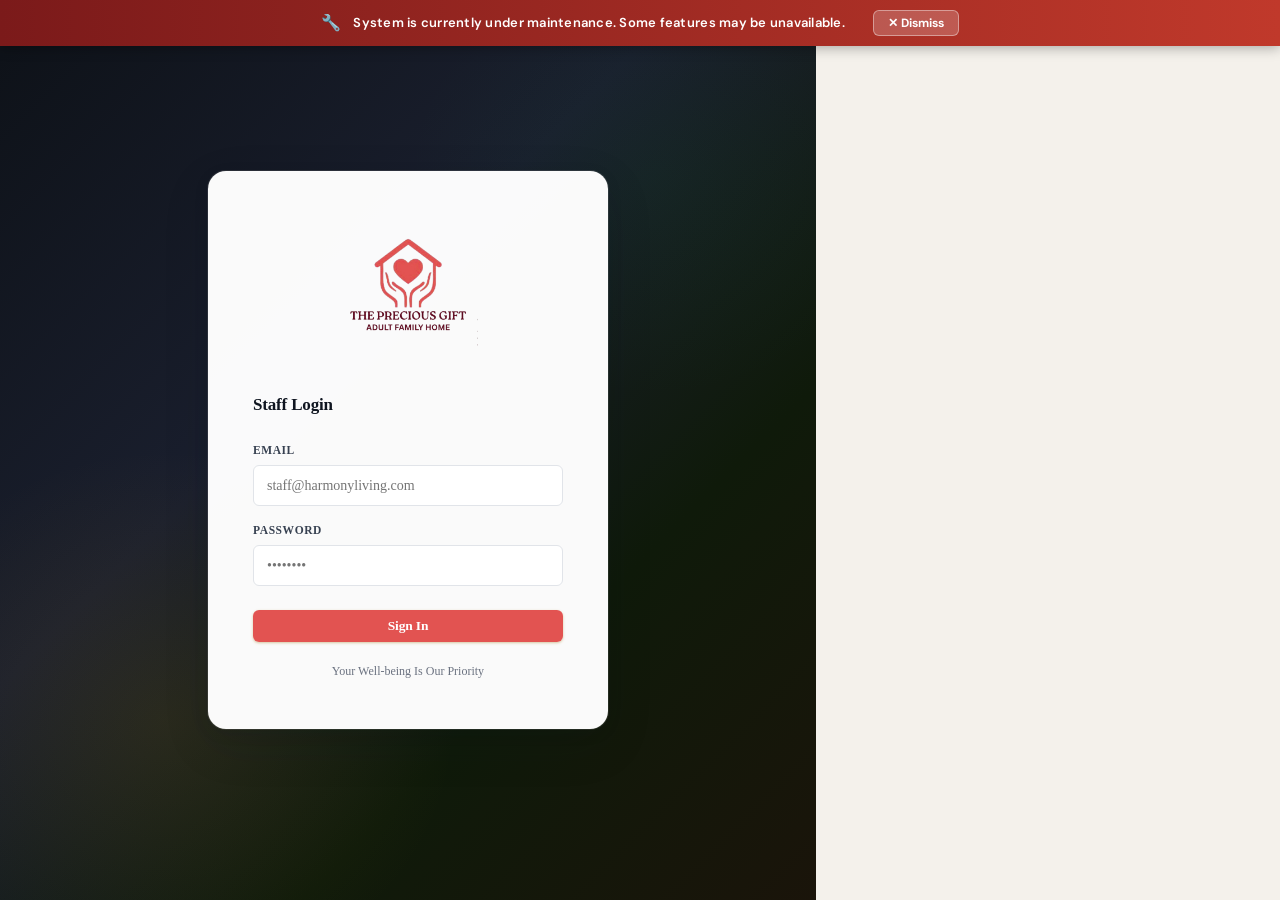
==== index.html @ 6c8bae9f "Add files via upload" ====
<!DOCTYPE html>
<html lang="en">
<head>
<style id="cdp-brand">:root{--accent:#e25351;--accent2:#e25351;--accent3:#e25351;--info:#630a21;}.btn-primary,button.btn-primary{background:linear-gradient(135deg,#e25351,#e25351) !important;}.nav-item.active{border-left-color:#e25351 !important;}</style>
<meta charset="UTF-8">
<meta name="viewport" content="width=device-width, initial-scale=1.0">
<title>The Precious Gift Adult Family Home — Admin</title>
<link rel="icon" type="image/x-icon" href="favicon.ico">
<link rel="shortcut icon" type="image/x-icon" href="favicon.ico">
<link rel="apple-touch-icon" href="favicon.ico">
<link rel="manifest" href="manifest.json">
<meta name="theme-color" content="#b8860b">
<meta name="apple-mobile-web-app-capable" content="yes">
<meta name="mobile-web-app-capable" content="yes">
<meta name="apple-mobile-web-app-title" content="HLH Admin">
<meta name="apple-mobile-web-app-status-bar-style" content="black-translucent">
<script src="https://cdn.jsdelivr.net/npm/@supabase/supabase-js@2"></script>  
<link href="https://fonts.googleapis.com/css2?family=DM+Sans:wght@300;400;500;600&family=DM+Serif+Display&display=swap" rel="stylesheet">
<script src="https://cdnjs.cloudflare.com/ajax/libs/jspdf/2.5.1/jspdf.umd.min.js"></script>
<script src="https://cdnjs.cloudflare.com/ajax/libs/Chart.js/4.4.0/chart.umd.min.js"></script>
<style>
  @import url('https://fonts.googleapis.com/css2?family=Inter:wght@300;400;500;600;700&family=IBM+Plex+Mono:wght@400;500&display=swap');

  :root {
    /* ── Core Palette ── */
    --bg: #f0f2f5;
    --surface: #ffffff;
    --surface2: #f7f8fa;
    --surface3: #eef0f4;
    --border: #e1e4e9;
    --border-strong: #c8cdd6;

    /* ── Brand / Accent ── */
    --accent: #9a6f0a;
    --accent2: #b8860b;
    --accent3: #d4a017;
    --accent-light: #fdf6e3;
    --accent-mid: #f5e6c0;

    /* ── Semantic Colors ── */
    --success: #0f7b3c;
    --success-light: #e6f4ec;
    --success-border: #a3d4b8;
    --danger: #b91c1c;
    --danger-light: #fef2f2;
    --danger-border: #fca5a5;
    --warn: #b45309;
    --warn-light: #fffbeb;
    --warn-border: #fcd34d;
    --info: #1d4ed8;
    --info-light: #eff6ff;
    --info-border: #93c5fd;

    /* ── Compliance Status ── */
    --status-compliant: #0f7b3c;
    --status-compliant-bg: #e6f4ec;
    --status-pending: #b45309;
    --status-pending-bg: #fffbeb;
    --status-attention: #b91c1c;
    --status-attention-bg: #fef2f2;
    --status-expiring: #c2410c;
    --status-expiring-bg: #fff7ed;
    --status-overdue: #991b1b;
    --status-overdue-bg: #fef2f2;
    --status-critical: #7f1d1d;
    --status-critical-bg: #fef2f2;

    /* ── Typography ── */
    --text: #0f1520;
    --text2: #374151;
    --text3: #6b7280;
    --text4: #9ca3af;

    /* ── Elevation ── */
    --shadow-xs: 0 1px 2px rgba(15,21,32,0.05);
    --shadow: 0 1px 3px rgba(15,21,32,0.08), 0 2px 8px rgba(15,21,32,0.04);
    --shadow-md: 0 4px 12px rgba(15,21,32,0.08), 0 2px 4px rgba(15,21,32,0.04);
    --shadow-lg: 0 8px 24px rgba(15,21,32,0.10), 0 2px 8px rgba(15,21,32,0.06);
    --shadow-xl: 0 16px 48px rgba(15,21,32,0.12), 0 4px 16px rgba(15,21,32,0.08);

    /* ── Shape ── */
    --radius-sm: 6px;
    --radius: 10px;
    --radius-lg: 14px;
    --radius-xl: 18px;

    /* ── Layout ── */
    --sidebar: 248px;

    /* ── Transitions ── */
    --transition: 150ms cubic-bezier(0.4,0,0.2,1);
    --transition-slow: 250ms cubic-bezier(0.4,0,0.2,1);
  }

  /* ── DARK MODE ── */
  [data-theme="dark"] {
    --bg: #0d1117;
    --surface: #161b22;
    --surface2: #1c2128;
    --surface3: #21262d;
    --border: #30363d;
    --border-strong: #484f58;
    --text: #e6edf3;
    --text2: #adbac7;
    --text3: #768390;
    --text4: #545d68;
    --accent: #d4a017;
    --accent2: #e8b923;
    --accent-light: #2d2106;
    --accent-mid: #3d2e0a;
    --success-light: #0d2818;
    --success-border: #1a4731;
    --danger-light: #2d0f0f;
    --danger-border: #6b1f1f;
    --warn-light: #2d1f06;
    --warn-border: #6b3f0a;
    --info-light: #0d1a3d;
    --info-border: #1e3a8a;
    --shadow-xs: 0 1px 2px rgba(0,0,0,0.3);
    --shadow: 0 1px 3px rgba(0,0,0,0.3), 0 2px 8px rgba(0,0,0,0.2);
    --shadow-md: 0 4px 12px rgba(0,0,0,0.3), 0 2px 4px rgba(0,0,0,0.2);
    --shadow-lg: 0 8px 24px rgba(0,0,0,0.35), 0 2px 8px rgba(0,0,0,0.2);
    --shadow-xl: 0 16px 48px rgba(0,0,0,0.4), 0 4px 16px rgba(0,0,0,0.25);
  }
  * { box-sizing: border-box; margin: 0; padding: 0; }

  body {
    font-family: 'Inter', 'DM Sans', -apple-system, BlinkMacSystemFont, 'Segoe UI', sans-serif;
    background: var(--bg);
    color: var(--text);
    min-height: 100vh;
    font-size: 14px;
    line-height: 1.5;
    -webkit-font-smoothing: antialiased;
    -moz-osx-font-smoothing: grayscale;
    text-rendering: optimizeLegibility;
  }

  /* ── SCROLLBAR ── */
  ::-webkit-scrollbar { width: 6px; height: 6px; }
  ::-webkit-scrollbar-track { background: transparent; }
  ::-webkit-scrollbar-thumb { background: var(--border-strong); border-radius: 3px; }
  ::-webkit-scrollbar-thumb:hover { background: var(--text4); }

  /* ── AUTH ── */
  #auth-screen {
    min-height: 100vh;
    display: flex;
    align-items: center;
    justify-content: center;
    background: linear-gradient(135deg, #0d1117 0%, #1a1f2e 40%, #0f1a0a 70%, #1a140a 100%);
    position: relative;
    overflow: hidden;
  }
  #auth-screen::before {
    content: '';
    position: absolute;
    inset: 0;
    background:
      radial-gradient(ellipse 60% 50% at 20% 80%, rgba(184,134,11,0.12) 0%, transparent 60%),
      radial-gradient(ellipse 50% 40% at 80% 20%, rgba(15,123,60,0.08) 0%, transparent 60%);
    pointer-events: none;
  }
  .auth-box {
    background: rgba(255,255,255,0.98);
    border-radius: var(--radius-xl);
    padding: 48px 44px;
    width: 400px;
    box-shadow: var(--shadow-xl), 0 0 0 1px rgba(255,255,255,0.1);
    position: relative;
    z-index: 1;
    border: 1px solid rgba(255,255,255,0.2);
  }
  .auth-logo { text-align: center; margin-bottom: 32px; }
  .auth-logo .org {
    font-family: 'Inter', serif;
    font-size: 18px;
    font-weight: 700;
    color: var(--accent);
    line-height: 1.2;
    letter-spacing: -0.02em;
  }
  .auth-logo .sub {
    font-size: 11px;
    color: var(--text3);
    letter-spacing: 0.1em;
    text-transform: uppercase;
    margin-top: 4px;
    font-weight: 500;
  }
  .auth-box h2 {
    font-size: 17px;
    font-weight: 600;
    margin-bottom: 24px;
    color: var(--text);
    letter-spacing: -0.01em;
  }

  /* ── FIELDS & FORMS ── */
  .field { margin-bottom: 16px; }
  .field label {
    display: block;
    font-size: 11.5px;
    font-weight: 600;
    color: var(--text2);
    margin-bottom: 6px;
    letter-spacing: 0.05em;
    text-transform: uppercase;
  }
  .field input,
  .field select,
  .field textarea {
    width: 100%;
    padding: 9px 13px;
    border: 1.5px solid var(--border);
    border-radius: var(--radius-sm);
    font-family: inherit;
    font-size: 14px;
    color: var(--text);
    background: var(--surface);
    transition: border-color var(--transition), box-shadow var(--transition), background var(--transition);
    line-height: 1.5;
  }
  .field input:hover,
  .field select:hover,
  .field textarea:hover {
    border-color: var(--border-strong);
  }
  .field input:focus,
  .field select:focus,
  .field textarea:focus {
    outline: none;
    border-color: var(--accent2);
    box-shadow: 0 0 0 3px rgba(184,134,11,0.12);
    background: var(--surface);
  }
  .field textarea { resize: vertical; min-height: 80px; line-height: 1.6; }
  .field select { cursor: pointer; }

  /* ── BUTTONS ── */
  .btn {
    display: inline-flex;
    align-items: center;
    gap: 6px;
    padding: 8px 16px;
    border-radius: var(--radius-sm);
    border: none;
    cursor: pointer;
    font-family: inherit;
    font-size: 13.5px;
    font-weight: 600;
    transition: all var(--transition);
    letter-spacing: -0.01em;
    white-space: nowrap;
    position: relative;
    overflow: hidden;
  }
  .btn:active { transform: translateY(1px); }
  .btn-primary {
    background: linear-gradient(135deg, var(--accent2) 0%, var(--accent3) 100%);
    color: #fff;
    box-shadow: 0 1px 3px rgba(184,134,11,0.3), 0 1px 2px rgba(0,0,0,0.08);
  }
  .btn-primary:hover {
    background: linear-gradient(135deg, var(--accent3) 0%, #e8c040 100%);
    box-shadow: 0 4px 12px rgba(184,134,11,0.35), 0 2px 4px rgba(0,0,0,0.1);
    transform: translateY(-1px);
  }
  .btn-secondary {
    background: var(--surface);
    color: var(--text2);
    border: 1px solid var(--border);
    box-shadow: var(--shadow-xs);
  }
  .btn-secondary:hover {
    background: var(--surface2);
    color: var(--text);
    border-color: var(--border-strong);
  }
  .btn-danger {
    background: var(--danger-light);
    color: var(--danger);
    border: 1px solid var(--danger-border);
  }
  .btn-danger:hover {
    background: #fee2e2;
    border-color: var(--danger);
  }
  .btn-sm { padding: 5px 11px; font-size: 12.5px; }
  .btn-full { width: 100%; justify-content: center; }
  .auth-error {
    color: var(--danger);
    font-size: 12.5px;
    margin-top: 12px;
    display: none;
    background: var(--danger-light);
    border: 1px solid var(--danger-border);
    border-radius: var(--radius-sm);
    padding: 8px 12px;
    font-weight: 500;
  }

  /* ── LAYOUT ── */
  #app { display: none; min-height: 100vh; }
  .layout { display: flex; min-height: 100vh; }

  /* ── SIDEBAR ── */
  .sidebar {
    width: var(--sidebar);
    background: #0d1117;
    color: #fff;
    display: flex;
    flex-direction: column;
    position: fixed;
    top: 0; left: 0;
    height: 100vh;
    z-index: 100;
    border-right: 1px solid #21262d;
    box-shadow: 2px 0 12px rgba(0,0,0,0.15);
  }
  .sidebar-brand {
    padding: 20px 16px 12px;
    background: #ffffff;
    display: flex;
    flex-direction: column;
    align-items: center;
    justify-content: center;
    border-bottom: 1px solid #e1e4e9;
  }
  .sidebar-brand .org { display: none; }
  .sidebar-brand .sub { display: none; }
  .sidebar-logo {
    width: 100px;
    height: 100px;
    object-fit: contain;
    display: block;
  }
  .sidebar-portal-label {
    font-size: 9px;
    font-weight: 700;
    letter-spacing: 0.2em;
    text-transform: uppercase;
    color: #374151;
    margin-top: 6px;
    text-align: center;
    background: linear-gradient(90deg, var(--accent2), var(--accent3));
    -webkit-background-clip: text;
    -webkit-text-fill-color: transparent;
    background-clip: text;
  }
  .sidebar-nav {
    flex: 1;
    padding: 14px 10px;
    display: flex;
    flex-direction: column;
    gap: 1px;
    overflow-y: auto;
  }
  .nav-section-label {
    font-size: 9.5px;
    font-weight: 700;
    letter-spacing: 0.12em;
    text-transform: uppercase;
    color: #484f58;
    padding: 10px 10px 4px;
    margin-top: 4px;
  }
  .nav-item {
    display: flex;
    align-items: center;
    gap: 10px;
    padding: 8px 10px;
    border-radius: var(--radius-sm);
    cursor: pointer;
    font-size: 13px;
    font-weight: 500;
    color: #8b949e;
    transition: all var(--transition);
    border: none;
    background: none;
    width: 100%;
    text-align: left;
    position: relative;
  }
  .nav-item:hover {
    background: rgba(255,255,255,0.07);
    color: #e6edf3;
  }
  .nav-item.active {
    background: linear-gradient(90deg, rgba(184,134,11,0.2), rgba(184,134,11,0.08));
    color: #d4a017;
    font-weight: 600;
    border-left: 2px solid #d4a017;
    padding-left: 8px;
  }
  .nav-item.active svg { color: #d4a017; }
  .nav-item svg { flex-shrink: 0; opacity: 0.8; }
  .nav-item.active svg { opacity: 1; }
  .sidebar-footer {
    padding: 12px 10px;
    border-top: 1px solid #21262d;
    background: #0d1117;
  }
  .staff-badge {
    display: flex;
    align-items: center;
    gap: 10px;
    padding: 8px 10px;
    border-radius: var(--radius-sm);
    background: rgba(255,255,255,0.04);
    border: 1px solid #21262d;
  }
  .staff-avatar {
    width: 30px;
    height: 30px;
    border-radius: 50%;
    background: linear-gradient(135deg, var(--accent2), var(--accent3));
    display: flex;
    align-items: center;
    justify-content: center;
    font-size: 12px;
    font-weight: 700;
    color: #fff;
    flex-shrink: 0;
    box-shadow: 0 2px 6px rgba(184,134,11,0.3);
  }
  .staff-info .name { font-size: 12.5px; font-weight: 600; color: #e6edf3; }
  .staff-info .role { font-size: 10.5px; color: #545d68; margin-top: 1px; }
  .btn-logout {
    margin-top: 8px;
    width: 100%;
    text-align: left;
    padding: 7px 10px;
    border-radius: var(--radius-sm);
    border: none;
    background: none;
    color: #545d68;
    font-family: inherit;
    font-size: 12px;
    cursor: pointer;
    display: flex;
    align-items: center;
    gap: 6px;
    transition: all var(--transition);
    font-weight: 500;
  }
  .btn-logout:hover { background: rgba(185,28,28,0.12); color: #fca5a5; }

  /* ── MAIN ── */
  .main { margin-left: var(--sidebar); flex: 1; display: flex; flex-direction: column; min-height: 100vh; }
  .topbar {
    background: rgba(255,255,255,0.95);
    border-bottom: 1px solid var(--border);
    padding: 0 28px;
    height: 58px;
    display: flex;
    align-items: center;
    justify-content: space-between;
    position: sticky;
    top: 0;
    z-index: 50;
    backdrop-filter: blur(12px);
    -webkit-backdrop-filter: blur(12px);
    box-shadow: 0 1px 0 var(--border), var(--shadow-xs);
  }
  .topbar-title {
    font-size: 15px;
    font-weight: 600;
    color: var(--text);
    letter-spacing: -0.01em;
  }
  .topbar-right { display: flex; align-items: center; gap: 10px; }
  .content { padding: 24px 28px; flex: 1; }

  /* ── CARDS ── */
  .card {
    background: var(--surface);
    border-radius: var(--radius);
    border: 1px solid var(--border);
    box-shadow: var(--shadow);
    transition: box-shadow var(--transition-slow);
  }
  .card:hover { box-shadow: var(--shadow-md); }
  .card-header {
    padding: 14px 20px;
    border-bottom: 1px solid var(--border);
    display: flex;
    align-items: center;
    justify-content: space-between;
    background: var(--surface2);
    border-radius: var(--radius) var(--radius) 0 0;
  }
  .card-header h3 {
    font-size: 13.5px;
    font-weight: 600;
    color: var(--text);
    letter-spacing: -0.01em;
  }
  .card-body { padding: 20px; }

  /* ── STATS ── */
  .stats-grid { display: grid; grid-template-columns: repeat(4, 1fr); gap: 16px; margin-bottom: 24px; }
  .stat-card {
    background: var(--surface);
    border: 1px solid var(--border);
    border-radius: var(--radius);
    padding: 18px 20px;
    box-shadow: var(--shadow);
    transition: all var(--transition-slow);
    position: relative;
    overflow: hidden;
  }
  .stat-card::after {
    content: '';
    position: absolute;
    bottom: 0; left: 0; right: 0;
    height: 2px;
    background: linear-gradient(90deg, transparent, rgba(184,134,11,0.2), transparent);
    opacity: 0;
    transition: opacity var(--transition);
  }
  .stat-card:hover { box-shadow: var(--shadow-md); transform: translateY(-1px); }
  .stat-card:hover::after { opacity: 1; }
  .stat-card .label {
    font-size: 10.5px;
    font-weight: 700;
    color: var(--text3);
    text-transform: uppercase;
    letter-spacing: 0.07em;
  }
  .stat-card .value {
    font-size: 28px;
    font-weight: 700;
    color: var(--text);
    margin: 6px 0 3px;
    font-variant-numeric: tabular-nums;
    letter-spacing: -0.02em;
    line-height: 1.1;
  }
  .stat-card .sub { font-size: 11.5px; color: var(--text3); font-weight: 400; }
  .stat-icon {
    float: right;
    width: 38px;
    height: 38px;
    border-radius: 9px;
    display: flex;
    align-items: center;
    justify-content: center;
    box-shadow: var(--shadow-xs);
  }
  .stat-icon.green { background: var(--success-light); color: var(--success); }
  .stat-icon.blue { background: var(--info-light); color: var(--info); }
  .stat-icon.warn { background: var(--warn-light); color: var(--warn); }
  .stat-icon.red { background: var(--danger-light); color: var(--danger); }

  /* ── TABLE ── */
  .search-bar { display: flex; gap: 8px; margin-bottom: 16px; flex-wrap: wrap; }
  .search-input {
    flex: 1;
    padding: 8px 13px;
    border: 1.5px solid var(--border);
    border-radius: var(--radius-sm);
    font-family: inherit;
    font-size: 13.5px;
    color: var(--text);
    background: var(--surface);
    transition: border-color var(--transition), box-shadow var(--transition);
  }
  .search-input:hover { border-color: var(--border-strong); }
  .search-input:focus {
    outline: none;
    border-color: var(--accent2);
    box-shadow: 0 0 0 3px rgba(184,134,11,0.1);
  }
  table { width: 100%; border-collapse: collapse; }
  th {
    padding: 9px 14px;
    text-align: left;
    font-size: 10.5px;
    font-weight: 700;
    color: var(--text3);
    text-transform: uppercase;
    letter-spacing: 0.07em;
    border-bottom: 1.5px solid var(--border);
    background: var(--surface2);
    position: sticky;
    top: 58px;
    z-index: 2;
    white-space: nowrap;
  }
  td {
    padding: 11px 14px;
    font-size: 13.5px;
    border-bottom: 1px solid var(--border);
    color: var(--text2);
    transition: background var(--transition);
    vertical-align: middle;
  }
  tr:last-child td { border-bottom: none; }
  tr:hover td { background: var(--surface2); }
  .resident-name {
    font-weight: 600;
    color: var(--accent2);
    cursor: pointer;
    transition: color var(--transition);
  }
  .resident-name:hover { color: var(--accent3); text-decoration: underline; text-underline-offset: 2px; }
  .badge {
    display: inline-flex;
    align-items: center;
    gap: 4px;
    padding: 2px 8px;
    border-radius: 20px;
    font-size: 11px;
    font-weight: 600;
    letter-spacing: 0.02em;
    border: 1px solid transparent;
  }
  .badge-green {
    background: var(--success-light);
    color: var(--success);
    border-color: var(--success-border);
  }
  .badge-warn {
    background: var(--warn-light);
    color: var(--warn);
    border-color: var(--warn-border);
  }
  .badge-red {
    background: var(--danger-light);
    color: var(--danger);
    border-color: var(--danger-border);
  }

  /* ── MODAL ── */
  .modal-overlay {
    position: fixed;
    inset: 0;
    background: rgba(10,14,20,0.6);
    display: none;
    align-items: center;
    justify-content: center;
    z-index: 200;
    padding: 24px;
    backdrop-filter: blur(4px);
    -webkit-backdrop-filter: blur(4px);
  }
  .modal-overlay.open { display: flex; }
  .modal {
    background: var(--surface);
    border-radius: var(--radius-lg);
    box-shadow: var(--shadow-xl);
    width: 100%;
    max-width: 600px;
    max-height: 90vh;
    overflow-y: auto;
    animation: slideUp 0.18s cubic-bezier(0.34,1.56,0.64,1);
    border: 1px solid var(--border);
  }
  .modal-lg { max-width: 800px; }
  @keyframes slideUp {
    from { opacity: 0; transform: translateY(16px) scale(0.98); }
    to { opacity: 1; transform: translateY(0) scale(1); }
  }
  .modal-header {
    padding: 18px 24px;
    border-bottom: 1px solid var(--border);
    display: flex;
    align-items: center;
    justify-content: space-between;
    position: sticky;
    top: 0;
    background: var(--surface2);
    z-index: 1;
    border-radius: var(--radius-lg) var(--radius-lg) 0 0;
  }
  .modal-header h3 {
    font-size: 15px;
    font-weight: 600;
    color: var(--text);
    letter-spacing: -0.01em;
  }
  .modal-body { padding: 24px; }
  .modal-footer {
    padding: 14px 24px;
    border-top: 1px solid var(--border);
    display: flex;
    gap: 8px;
    justify-content: flex-end;
    background: var(--surface2);
    border-radius: 0 0 var(--radius-lg) var(--radius-lg);
  }
  .btn-close {
    background: none;
    border: none;
    cursor: pointer;
    color: var(--text3);
    padding: 6px;
    border-radius: var(--radius-sm);
    display: flex;
    align-items: center;
    transition: all var(--transition);
  }
  .btn-close:hover { background: var(--danger-light); color: var(--danger); }

  /* ── PROFILE ── */
  .profile-header {
    background: linear-gradient(135deg, #1a1a1a, #b8860b);
    color: #fff; border-radius: var(--radius); padding: 28px; margin-bottom: 20px;
    display: flex; align-items: center; gap: 20px;
  }
  .profile-avatar {
    width: 64px; height: 64px; border-radius: 50%; background: rgba(255,255,255,0.15);
    display: flex; align-items: center; justify-content: center;
    font-family: 'DM Serif Display', serif; font-size: 26px; color: #fff; flex-shrink: 0;
  }
  .profile-name { font-family: 'DM Serif Display', serif; font-size: 24px; }
  .profile-meta { display: flex; gap: 20px; margin-top: 8px; font-size: 13px; opacity: 0.8; }
  .back-btn {
    background: none; border: none; cursor: pointer; color: var(--accent);
    font-family: inherit; font-size: 13px; font-weight: 600; display: flex; align-items: center; gap: 4px;
    margin-bottom: 16px; padding: 0;
  }
  .back-btn:hover { text-decoration: underline; }

  /* ── NOTES ── */
  .notes-list { display: flex; flex-direction: column; gap: 12px; }
  .note-card {
    border: 1px solid var(--border); border-radius: var(--radius); padding: 16px;
    transition: border-color 0.15s; cursor: pointer;
  }
  .note-card:hover { border-color: var(--accent); }
  .note-card-header { display: flex; align-items: flex-start; justify-content: space-between; gap: 12px; }
  .note-date { font-size: 13px; font-weight: 700; color: var(--accent); }
  .note-staff { font-size: 12px; color: var(--text3); margin-top: 2px; }
  .note-preview { font-size: 13px; color: var(--text2); margin-top: 8px; line-height: 1.5; }
  .note-actions { display: flex; gap: 6px; flex-shrink: 0; }

  /* ── NOTE DETAIL ── */
  .note-section { margin-bottom: 20px; }
  .note-section-title {
    font-size: 11px; font-weight: 700; color: var(--text3); text-transform: uppercase;
    letter-spacing: 0.07em; margin-bottom: 10px; padding-bottom: 6px;
    border-bottom: 1px solid var(--border);
  }
  .note-field { margin-bottom: 10px; }
  .note-field .field-label { font-size: 11px; font-weight: 600; color: var(--text3); margin-bottom: 3px; }
  .note-field .field-value { font-size: 14px; color: var(--text); line-height: 1.6; }
  .note-field .field-value.empty { color: var(--text3); font-style: italic; }
  .note-grid { display: grid; grid-template-columns: 1fr 1fr; gap: 12px; }

  /* ── TIMELINE ── */
  .timeline { position: relative; }
  .timeline::before {
    content: ''; position: absolute; left: 16px; top: 0; bottom: 0; width: 2px;
    background: var(--border);
  }
  .timeline-item { display: flex; gap: 16px; margin-bottom: 20px; position: relative; }
  .timeline-dot {
    width: 34px; height: 34px; border-radius: 50%; background: var(--accent);
    display: flex; align-items: center; justify-content: center; flex-shrink: 0;
    color: #fff; font-size: 12px; z-index: 1;
  }
  .timeline-content { flex: 1; background: var(--surface); border: 1px solid var(--border); border-radius: var(--radius); padding: 14px; }
  .timeline-date { font-size: 12px; font-weight: 700; color: var(--accent); }
  .timeline-staff { font-size: 11px; color: var(--text3); }
  .timeline-text { font-size: 13px; color: var(--text2); margin-top: 6px; line-height: 1.5; }

  /* ── FORM ── */
  .form-section-title {
    font-size: 12px; font-weight: 700; color: var(--accent); text-transform: uppercase;
    letter-spacing: 0.06em; margin: 20px 0 12px; padding-bottom: 6px;
    border-bottom: 2px solid var(--accent-light);
  }
  .form-grid { display: grid; grid-template-columns: 1fr 1fr; gap: 14px; }
  .span2 { grid-column: span 2; }

  /* ── PRINT ── */
  @media print {
    .sidebar, .topbar, .nav-item, .btn, .modal-footer, .back-btn, #auth-screen { display: none !important; }
    .main { margin-left: 0; }
    .content { padding: 0; }
    body { background: #fff; }
  }

  /* ── EMPTY STATE ── */
  .empty-state { text-align: center; padding: 60px 24px; }
  .empty-state svg { color: var(--text3); margin-bottom: 16px; }
  .empty-state h4 { font-size: 16px; font-weight: 600; margin-bottom: 6px; }
  .empty-state p { font-size: 14px; color: var(--text3); }

  /* ── VOICE TO NOTE ── */
  .voice-btn {
    display: inline-flex; align-items: center; gap: 6px;
    padding: 7px 14px; border-radius: 8px; border: 1.5px solid var(--border);
    background: var(--surface); color: var(--text2);
    font-family: inherit; font-size: 12.5px; font-weight: 700;
    cursor: pointer; transition: all 0.18s; user-select: none;
    position: relative; overflow: hidden;
  }
  .voice-btn:hover { border-color: var(--accent); color: var(--accent); background: var(--accent-light); }
  .voice-btn.recording {
    background: #fdf0ef; border-color: #c0392b; color: #c0392b;
    animation: voicePulse 1.2s ease-in-out infinite;
  }
  .voice-btn.recording .voice-mic-icon { animation: micBounce 0.6s ease-in-out infinite alternate; }
  .voice-btn.unsupported { opacity: 0.5; cursor: not-allowed; border-style: dashed; }
  @keyframes voicePulse {
    0%, 100% { box-shadow: 0 0 0 0 rgba(192,57,43,0.25); }
    50% { box-shadow: 0 0 0 6px rgba(192,57,43,0); }
  }
  @keyframes micBounce {
    from { transform: scale(1); }
    to { transform: scale(1.25); }
  }
  .voice-wave {
    display: none; align-items: center; gap: 2px; height: 14px;
  }
  .voice-btn.recording .voice-wave { display: flex; }
  .voice-btn.recording .voice-label { display: none; }
  .voice-wave span {
    display: block; width: 3px; background: #c0392b; border-radius: 2px;
    animation: waveBar 0.8s ease-in-out infinite alternate;
  }
  .voice-wave span:nth-child(1) { height: 4px; animation-delay: 0s; }
  .voice-wave span:nth-child(2) { height: 10px; animation-delay: 0.15s; }
  .voice-wave span:nth-child(3) { height: 14px; animation-delay: 0.3s; }
  .voice-wave span:nth-child(4) { height: 8px; animation-delay: 0.45s; }
  .voice-wave span:nth-child(5) { height: 5px; animation-delay: 0.6s; }
  @keyframes waveBar {
    from { transform: scaleY(0.4); opacity: 0.7; }
    to { transform: scaleY(1); opacity: 1; }
  }
  .voice-interim {
    font-size: 12px; color: var(--text3); font-style: italic;
    margin-top: 5px; min-height: 18px; line-height: 1.5;
    padding: 0 2px; display: none;
  }
  .voice-interim.visible { display: block; }

  /* ── TOAST ── */
  #toast {
    position: fixed;
    bottom: 24px;
    right: 24px;
    z-index: 999;
    background: #0d1117;
    color: #e6edf3;
    padding: 11px 18px;
    border-radius: var(--radius);
    font-size: 13.5px;
    font-weight: 500;
    box-shadow: var(--shadow-xl);
    display: none;
    animation: fadeIn 0.18s cubic-bezier(0.34,1.56,0.64,1);
    border: 1px solid #30363d;
    max-width: 360px;
    line-height: 1.4;
  }
  @keyframes fadeIn {
    from { opacity: 0; transform: translateY(10px) scale(0.96); }
    to { opacity: 1; transform: translateY(0) scale(1); }
  }

  /* Responsive */
  @media (max-width: 900px) {
    .stats-grid { grid-template-columns: 1fr 1fr; }
    .form-grid { grid-template-columns: 1fr; }
    .span2 { grid-column: span 1; }
    .note-grid { grid-template-columns: 1fr; }
  }
  @media (max-width: 640px) {
    :root { --sidebar: 0px; }
    .sidebar { transform: translateX(-100%); transition: transform 0.2s; }
    .sidebar.open { transform: translateX(0); width: 240px; }
    .stats-grid { grid-template-columns: 1fr; }
  }

  /* Page views */
  .page { display: none; }
  .page.active { display: block; }

  /* ── RESIDENT STATUS BADGES ── */
  .status-active { background:#e6f4ea; color:#1e7e34; border:1px solid #a8d5b0; }
  .status-hospitalized { background:#fff3cd; color:#856404; border:1px solid #ffe08a; }
  .status-onleave { background:#e8f0fe; color:#1a73e8; border:1px solid #b0c8f8; }
  .status-discharged { background:#f8d7da; color:#721c24; border:1px solid #f5b8be; }

  /* ── PROFILE REFINEMENTS ── */
  .profile-tab { padding:9px 16px; font-size:13px; }
  .note-card { padding:14px 16px; }
  .med-card { padding:12px 14px; }
  td { padding:10px 14px; }
  .card-header h3 { font-size:14px; }
  .profile-header { padding:22px; }
  .profile-name { font-size:22px; }

  /* ── PHOTO UPLOAD ── */
  .resident-photo-wrap {
    position:relative; width:64px; height:64px; flex-shrink:0;
  }
  .resident-photo {
    width:64px; height:64px; border-radius:50%; object-fit:cover;
    border:3px solid rgba(255,255,255,0.3);
  }
  .photo-upload-btn {
    position:absolute; bottom:0; right:0;
    width:22px; height:22px; border-radius:50%;
    background:var(--accent); border:2px solid #fff;
    display:flex; align-items:center; justify-content:center;
    cursor:pointer; font-size:11px; color:#fff;
  }
  #photo-upload-input { display:none; }

  /* ── VITALS ── */
  .vitals-table { width:100%; border-collapse:collapse; font-size:13px; }
  .vitals-table th {
    background:var(--accent); color:#fff; padding:8px 10px;
    font-size:11px; font-weight:700; text-transform:uppercase;
    letter-spacing:0.05em; border:1px solid #c9a227;
  }
  .vitals-table td {
    padding:8px 10px; border:1px solid var(--border);
    font-size:13px; vertical-align:middle;
  }
  .vitals-table tr:nth-child(even) td { background:#fdfaf3; }
  .vitals-table tr:hover td { background:var(--accent-light); }

  /* ── MEDICATION ── */
  .med-card {
    border:1px solid var(--border); border-radius:var(--radius);
    padding:14px 16px; display:flex; align-items:flex-start;
    gap:14px; transition:border-color 0.15s;
  }
  .med-card:hover { border-color:var(--accent); }
  .med-icon {
    width:38px; height:38px; border-radius:10px;
    background:var(--accent-light); color:var(--accent);
    display:flex; align-items:center; justify-content:center;
    flex-shrink:0; font-size:18px;
  }
  .med-name { font-weight:700; font-size:14px; color:var(--text); }
  .med-detail { font-size:12px; color:var(--text2); margin-top:2px; line-height:1.6; }
  .med-flag { font-size:11px; font-weight:700; color:var(--danger); margin-top:4px; }

  /* ── BODY MAP ── */
  .body-map-container {
    display:flex; gap:24px; justify-content:center;
    flex-wrap:wrap; margin:12px 0;
  }
  .body-map-side { text-align:center; }
  .body-map-side h4 {
    font-size:11px; font-weight:700; color:var(--text3);
    text-transform:uppercase; letter-spacing:0.07em; margin-bottom:8px;
  }
  .body-map-svg { position:relative; display:inline-block; }
  .body-region {
    cursor:pointer; fill:transparent; stroke:transparent;
    transition:fill 0.15s;
  }
  .body-region:hover { fill:rgba(184,134,11,0.25); stroke:#b8860b; stroke-width:1; }
  .body-region.selected { fill:rgba(192,57,43,0.3); stroke:#c0392b; stroke-width:1.5; }
  .body-map-legend {
    margin-top:12px; font-size:12px; color:var(--text2);
    display:flex; flex-wrap:wrap; gap:8px; justify-content:center;
  }
  .body-map-legend span {
    background:rgba(192,57,43,0.15); color:var(--danger);
    border:1px solid rgba(192,57,43,0.3);
    padding:3px 8px; border-radius:20px; font-size:11px; font-weight:600;
  }

  /* ── MONTHLY SUMMARY — sticky table headers inside the scrolling modal ── */
  #monthly-summary-content table thead th {
    position: sticky;
    top: 0;
    z-index: 3;
    box-shadow: 0 1px 0 rgba(0,0,0,0.08);
  }
  #monthly-summary-content .section-hdr {
    position: sticky;
    top: 0;
    z-index: 2;
  }

  /* ── CALENDAR ── */
  .cal-grid {
    display:grid; grid-template-columns:repeat(7,1fr); gap:4px;
  }
  .cal-header-cell {
    text-align:center; font-size:11px; font-weight:700;
    color:var(--text3); text-transform:uppercase;
    padding:6px 0; letter-spacing:0.05em;
  }
  .cal-day {
    min-height:72px; border:1px solid var(--border);
    border-radius:8px; padding:6px; cursor:pointer;
    transition:border-color 0.15s, background 0.15s;
    position:relative;
  }
  .cal-day:hover { border-color:var(--accent); background:var(--accent-light); }
  .cal-day.today { border-color:var(--accent); border-width:2px; }
  .cal-day.other-month { opacity:0.35; }
  .cal-day-num {
    font-size:12px; font-weight:700; color:var(--text);
    margin-bottom:4px;
  }
  .cal-day.today .cal-day-num { color:var(--accent); }
  .cal-dot {
    display:inline-block; width:7px; height:7px;
    border-radius:50%; margin:1px;
  }
  .cal-dot-note { background:#b8860b; }
  .cal-dot-incident { background:#c0392b; }
  .cal-day-popup {
    position:fixed; z-index:500; background:#fff;
    border:1px solid var(--border); border-radius:12px;
    box-shadow:var(--shadow-lg); padding:16px; width:280px;
    font-size:13px;
  }
  .cal-popup-title {
    font-weight:700; font-size:14px; color:var(--accent);
    margin-bottom:10px; padding-bottom:8px;
    border-bottom:1px solid var(--border);
  }
  .cal-popup-item {
    padding:6px 0; border-bottom:1px solid var(--border);
    font-size:12px; color:var(--text2); line-height:1.5;
  }
  .cal-popup-item:last-child { border-bottom:none; }
  .cal-popup-item strong { color:var(--text); }

  /* ── PROFILE TABS ── */
  .profile-tab {
    padding:10px 18px; border:none; background:none;
    font-family:inherit; font-size:13.5px; font-weight:600;
    color:var(--text3); cursor:pointer; border-bottom:3px solid transparent;
    transition:all 0.15s; margin-bottom:-2px;
  }
  .profile-tab:hover { color:var(--text); }
  .profile-tab.active { color:var(--accent); border-bottom-color:var(--accent); }


  /* Incident Report Form */
  .ir-section-title {
    font-size: 12px; font-weight: 700; color: var(--accent); text-transform: uppercase;
    letter-spacing: 0.06em; margin: 20px 0 12px; padding-bottom: 6px;
    border-bottom: 2px solid var(--accent-light);
  }
  .checkbox-group { display: flex; flex-wrap: wrap; gap: 16px; margin-bottom: 4px; }
  .checkbox-item { display: flex; align-items: center; gap: 6px; font-size: 13.5px; color: var(--text); cursor: pointer; }
  .checkbox-item input[type="checkbox"] { width: 15px; height: 15px; accent-color: var(--accent); cursor: pointer; }
  .ir-witness-grid { display: grid; grid-template-columns: 1fr 1fr 1fr 1fr; gap: 12px; }
  .ir-yn { display: flex; gap: 16px; align-items: center; margin-top: 4px; }
  .ir-yn label { display: flex; align-items: center; gap: 5px; font-size: 13.5px; cursor: pointer; }
  .ir-yn input[type="radio"] { accent-color: var(--accent); }
  @media (max-width: 768px) {
  #auth-screen, #app {
    display: none !important;
  }

  #mobile-block {
    display: flex !important;
  }
}

/* ══════════ GUIDED TUTORIAL ══════════ */
#tut-fab {
  position: fixed; bottom: 24px; right: 24px; z-index: 99990;
  width: 56px; height: 56px; border-radius: 50%;
  background: linear-gradient(135deg, #d4a017, #b8860b);
  color: #fff; font-size: 24px; border: 2px solid rgba(255,255,255,.35);
  box-shadow: 0 6px 18px rgba(184,134,11,.45);
  display: none; align-items: center; justify-content: center;
  cursor: grab; user-select: none; touch-action: none;
  transition: transform .15s ease, box-shadow .15s ease;
}
#tut-fab:hover { transform: scale(1.07); box-shadow: 0 8px 24px rgba(184,134,11,.6); }
#tut-fab.dragging { cursor: grabbing; transform: scale(1.12); opacity: .9; transition: none; }
.tut-fab-x {
  position: absolute; top: -6px; right: -6px; width: 20px; height: 20px;
  border-radius: 50%; background: #1a1a1a; color: #fff; font-size: 11px;
  line-height: 20px; text-align: center; cursor: pointer;
  border: 1px solid rgba(255,255,255,.4); display: block;
}
.tut-fab-x:hover { background: #c0392b; }
#tut-blocker {
  position: fixed; inset: 0; z-index: 99991; display: none; background: transparent;
}
#tut-spotlight {
  position: fixed; z-index: 99992; display: none; pointer-events: none;
  border: 3px solid #d4a017; border-radius: 10px;
  box-shadow: 0 0 0 9999px rgba(13,17,23,.74), 0 0 24px rgba(212,160,23,.65);
  transition: top .45s ease, left .45s ease, width .45s ease, height .45s ease;
}
#tut-card {
  position: fixed; z-index: 99993; display: none; width: 350px; max-width: calc(100vw - 24px);
  background: #fff; color: #222; border-radius: 14px; overflow: hidden;
  box-shadow: 0 16px 48px rgba(0,0,0,.45); font-size: 14px;
  border: 1px solid rgba(184,134,11,.4);
}
[data-theme="dark"] #tut-card { background: #1d2230; color: #e8e8e8; border-color: rgba(212,160,23,.5); }
.tut-head {
  display: flex; align-items: center; gap: 10px; padding: 12px 16px;
  background: linear-gradient(135deg, #1a1a1a, var(--accent2, #b8860b)); color: #fff;
}
.tut-step-pill {
  background: rgba(255,255,255,.18); border: 1px solid rgba(255,255,255,.35);
  border-radius: 999px; padding: 2px 10px; font-size: 11px; font-weight: 700; white-space: nowrap;
}
.tut-title { font-weight: 700; font-size: 14px; line-height: 1.25; }
.tut-body { padding: 14px 16px 10px; line-height: 1.55; }
.tut-body b { color: #b8860b; }
[data-theme="dark"] .tut-body b { color: #d4a017; }
#tut-progress-wrap { height: 4px; background: rgba(184,134,11,.18); margin: 0 16px; border-radius: 2px; overflow: hidden; }
#tut-progress { height: 100%; width: 0%; background: linear-gradient(90deg, #d4a017, #b8860b); }
.tut-foot { display: flex; align-items: center; gap: 8px; padding: 12px 16px; }
.tut-btn-gold {
  margin-left: auto; background: linear-gradient(135deg, #d4a017, #b8860b); color: #fff;
  border: none; border-radius: 8px; padding: 8px 16px; font-weight: 700; cursor: pointer; font-size: 13px;
}
.tut-btn-gold:hover { filter: brightness(1.08); }
.tut-btn-ghost {
  background: transparent; border: 1px solid rgba(184,134,11,.5); color: inherit;
  border-radius: 8px; padding: 8px 12px; cursor: pointer; font-size: 13px;
}
.tut-btn-ghost:hover { background: rgba(184,134,11,.12); }
#tut-never {
  display: block; text-align: center; padding: 0 16px 12px; font-size: 11.5px;
  color: #888; background: none; border: none; cursor: pointer; width: 100%;
  text-decoration: underline;
}
#tut-never:hover { color: #c0392b; }
</style>
</head>
<body>
  
  <!-- MAINTENANCE BANNER -->
<div id="maintenance-banner" style="display:none;position:fixed;top:0;left:0;right:0;z-index:99999;background:linear-gradient(90deg,#7b1a1a,#c0392b);color:#fff;padding:10px 20px;display:flex;align-items:center;justify-content:center;gap:12px;font-family:'DM Sans',sans-serif;font-size:13px;font-weight:600;letter-spacing:0.02em;box-shadow:0 2px 12px rgba(0,0,0,0.3);">
  <span style="font-size:16px;">🔧</span>
  <span>System is currently under maintenance. Some features may be unavailable.</span>
  <button onclick="document.getElementById('maintenance-banner').style.display='none';document.querySelector('.main').style.paddingTop='';" style="margin-left:16px;background:rgba(255,255,255,0.2);color:#fff;border:1px solid rgba(255,255,255,0.4);border-radius:6px;padding:4px 14px;font-size:12px;font-weight:700;cursor:pointer;font-family:inherit;">✕ Dismiss</button>
</div>

<!-- AUTH -->
<div id="auth-screen">
  <div class="auth-box">
    <div class="auth-logo">
  <img src="[data-uri]" 
       style="width:140px; height:140px; object-fit:contain; display:block; margin:0 auto 12px;">
</div>
    <h2>Staff Login</h2>
    <div class="field">
      <label>Email</label>
      <input type="email" id="login-email" placeholder="staff@harmonyliving.com" autocomplete="email">
    </div>
    <div class="field">
      <label>Password</label>
      <input type="password" id="login-password" placeholder="••••••••" autocomplete="current-password">
    </div>
    <button class="btn btn-primary btn-full" onclick="doLogin()" style="margin-top:8px;">
      Sign In
    </button>
    <div class="auth-error" id="auth-error">Invalid credentials. Please try again.</div>
    <p style="margin-top:20px; font-size:12px; color:var(--text3); text-align:center;">
      Your Well-being Is Our Priority
    </p>
  </div>
</div>

  <div id="mobile-block" style="display:none; position:fixed; inset:0; z-index:9999;
  background:#ffffff; flex-direction:column; align-items:center;
  justify-content:center; padding:32px; text-align:center;">

  <img src="[data-uri]"
       style="width:110px; height:110px; object-fit:contain;
              mix-blend-mode:normal; margin-bottom:32px;">

  <div style="font-size:22px; font-weight:700; color:#b8860b;
              font-family:'Georgia',serif; letter-spacing:0.02em;
              margin-bottom:16px;">
    Desktop Access Only
  </div>

  <div style="font-size:15px; color:#1a1a1a; line-height:1.8;
              max-width:300px; margin-bottom:28px;">
    This admin portal is designed for use on a
    <strong style="color:#b8860b;">laptop or desktop computer</strong>
    only.
  </div>

  <div style="background:#b8860b; color:#111111; font-weight:700;
              font-size:13px; padding:14px 28px; border-radius:4px;
              letter-spacing:0.06em; text-transform:uppercase;">
    Please switch to a laptop or desktop PC to continue
  </div>

  <div style="margin-top:28px; font-size:12px; color:rgba(0,0,0,0.35);
              font-family:'Georgia',serif;">
    The Precious Gift Adult Family Home
  </div>

</div>

<!-- APP -->
<div id="app">
  <div class="layout">
    <!-- Sidebar -->
    <nav class="sidebar" id="sidebar">
      <div class="sidebar-brand">
        <img src="[data-uri]" alt="The Precious Gift Adult Family Home" class="sidebar-logo">
        <div class="sidebar-portal-label">Admin Portal</div>
      </div>
      <div class="sidebar-nav">
        <button class="nav-item active" onclick="showPage('dashboard')" id="nav-dashboard">
          <svg width="16" height="16" fill="none" stroke="currentColor" stroke-width="2" viewBox="0 0 24 24"><rect x="3" y="3" width="7" height="7"/><rect x="14" y="3" width="7" height="7"/><rect x="3" y="14" width="7" height="7"/><rect x="14" y="14" width="7" height="7"/></svg>
          Dashboard
        </button>
        <button class="nav-item" onclick="showPage('residents')" id="nav-residents">
          <svg width="16" height="16" fill="none" stroke="currentColor" stroke-width="2" viewBox="0 0 24 24"><path d="M17 21v-2a4 4 0 0 0-4-4H5a4 4 0 0 0-4 4v2"/><circle cx="9" cy="7" r="4"/><path d="M23 21v-2a4 4 0 0 0-3-3.87"/><path d="M16 3.13a4 4 0 0 1 0 7.75"/></svg>
          Residents
        </button>
        <button class="nav-item" onclick="showPage('notes')" id="nav-notes">
          <svg width="16" height="16" fill="none" stroke="currentColor" stroke-width="2" viewBox="0 0 24 24"><path d="M14 2H6a2 2 0 0 0-2 2v16a2 2 0 0 0 2 2h12a2 2 0 0 0 2-2V8z"/><polyline points="14 2 14 8 20 8"/><line x1="16" y1="13" x2="8" y2="13"/><line x1="16" y1="17" x2="8" y2="17"/><polyline points="10 9 9 9 8 9"/></svg>
          All Progress Notes
        </button>
        <button class="nav-item" onclick="showPage('incidents')" id="nav-incidents">
          <svg width="16" height="16" fill="none" stroke="currentColor" stroke-width="2" viewBox="0 0 24 24"><path d="M10.29 3.86L1.82 18a2 2 0 0 0 1.71 3h16.94a2 2 0 0 0 1.71-3L13.71 3.86a2 2 0 0 0-3.42 0z"/><line x1="12" y1="9" x2="12" y2="13"/><line x1="12" y1="17" x2="12.01" y2="17"/></svg>
          All Incidents Reports
        </button>
        <button class="nav-item" onclick="showPage('analytics')" id="nav-analytics">
          <svg width="16" height="16" fill="none" stroke="currentColor" stroke-width="2" viewBox="0 0 24 24"><line x1="18" y1="20" x2="18" y2="10"/><line x1="12" y1="20" x2="12" y2="4"/><line x1="6" y1="20" x2="6" y2="14"/></svg>
          Analytics
        </button>
        <button class="nav-item" onclick="showPage('payments')" id="nav-payments">
          <svg width="16" height="16" fill="none" stroke="currentColor" stroke-width="2" viewBox="0 0 24 24"><rect x="1" y="4" width="22" height="16" rx="2"/><line x1="1" y1="10" x2="23" y2="10"/></svg>
          Financials
        </button>
        <button class="nav-item" onclick="showPage('staffdocs')" id="nav-staffdocs">
          <svg width="16" height="16" fill="none" stroke="currentColor" stroke-width="2" viewBox="0 0 24 24"><path d="M16 21v-2a4 4 0 0 0-4-4H6a4 4 0 0 0-4 4v2"/><circle cx="9" cy="7" r="4"/><path d="M22 21v-2a4 4 0 0 0-3-3.87"/><path d="M16 3.13a4 4 0 0 1 0 7.75"/></svg>
          Essential Documents
        </button>
        <button class="nav-item" onclick="showPage('alerts')" id="nav-alerts">
          <svg width="16" height="16" fill="none" stroke="currentColor" stroke-width="2" viewBox="0 0 24 24"><path d="M18 8A6 6 0 0 0 6 8c0 7-3 9-3 9h18s-3-2-3-9"/><path d="M13.73 21a2 2 0 0 1-3.46 0"/></svg>
          Alerts
        </button>
        <button class="nav-item" onclick="showPage('contacts')" id="nav-contacts">
          <svg width="16" height="16" fill="none" stroke="currentColor" stroke-width="2" viewBox="0 0 24 24"><path d="M22 16.92v3a2 2 0 0 1-2.18 2 19.79 19.79 0 0 1-8.63-3.07A19.5 19.5 0 0 1 4.69 12 19.79 19.79 0 0 1 1.61 3.4 2 2 0 0 1 3.6 1.22h3a2 2 0 0 1 2 1.72c.127.96.361 1.903.7 2.81a2 2 0 0 1-.45 2.11L7.91 8.77a16 16 0 0 0 6.29 6.29l1.64-1.64a2 2 0 0 1 2.11-.45c.907.339 1.85.573 2.81.7A2 2 0 0 1 22 16.92z"/></svg>
          Quick Contacts
        </button>
      </div>
      <div class="sidebar-footer">
        <div class="staff-badge">
          <div class="staff-avatar" id="sidebar-avatar">A</div>
          <div class="staff-info">
            <div class="name" id="sidebar-name">Admin</div>
            <div class="role">Staff</div>
          </div>
        </div>
        <button class="btn-logout" onclick="doLogout()">
          <svg width="14" height="14" fill="none" stroke="currentColor" stroke-width="2" viewBox="0 0 24 24"><path d="M9 21H5a2 2 0 0 1-2-2V5a2 2 0 0 1 2-2h4"/><polyline points="16 17 21 12 16 7"/><line x1="21" y1="12" x2="9" y2="12"/></svg>
          Sign Out
        </button>
      </div>
    </nav>

    <!-- Main -->
    <div class="main">
      <div class="topbar">
        <div class="topbar-title" id="topbar-title">Dashboard</div>
        <div class="topbar-right">
          <button id="dark-mode-btn" onclick="toggleDarkMode()" title="Toggle dark mode"
            style="width:34px;height:34px;border-radius:var(--radius-sm);border:1px solid var(--border);background:var(--surface2);cursor:pointer;font-size:15px;display:flex;align-items:center;justify-content:center;transition:all var(--transition);">
            🌙
          </button>
          <button onclick="toggleMaintenance()" id="maintenance-toggle-btn" style="display:flex;align-items:center;gap:6px;padding:6px 13px;border-radius:7px;border:1.5px solid var(--border);background:var(--surface2);color:var(--text2);font-family:inherit;font-size:12px;font-weight:700;cursor:pointer;transition:all 0.15s;">
  🔧 Maintenance: <span id="maintenance-status-label" style="color:var(--danger);">OFF</span>
</button>
          <span style="font-size:12px;color:var(--text3);" id="topbar-date"></span>
        </div>
      </div>
      <div class="content">

        <!-- DASHBOARD -->
        <div class="page active" id="page-dashboard">
          <div class="stats-grid">
            <div class="stat-card">
              <div class="stat-icon green" style="float:right">
                <svg width="20" height="20" fill="none" stroke="currentColor" stroke-width="2" viewBox="0 0 24 24"><path d="M17 21v-2a4 4 0 0 0-4-4H5a4 4 0 0 0-4 4v2"/><circle cx="9" cy="7" r="4"/></svg>
              </div>
              <div class="label">Total Residents</div>
              <div class="value" id="stat-residents">0</div>
              <div class="sub">Active in facility</div>
            </div>
            <div class="stat-card">
              <div class="stat-icon blue" style="float:right">
                <svg width="20" height="20" fill="none" stroke="currentColor" stroke-width="2" viewBox="0 0 24 24"><path d="M14 2H6a2 2 0 0 0-2 2v16a2 2 0 0 0 2 2h12a2 2 0 0 0 2-2V8z"/><polyline points="14 2 14 8 20 8"/></svg>
              </div>
              <div class="label">Total Notes</div>
              <div class="value" id="stat-notes">0</div>
              <div class="sub">Progress notes</div>
            </div>
            <div class="stat-card">
              <div class="stat-icon warn" style="float:right">
                <svg width="20" height="20" fill="none" stroke="currentColor" stroke-width="2" viewBox="0 0 24 24"><circle cx="12" cy="12" r="10"/><polyline points="12 6 12 12 16 14"/></svg>
              </div>
              <div class="label">Notes This Week</div>
              <div class="value" id="stat-week">0</div>
              <div class="sub">Last 7 days</div>
            </div>
            <div class="stat-card">
              <div class="stat-icon red" style="float:right">
                <svg width="20" height="20" fill="none" stroke="currentColor" stroke-width="2" viewBox="0 0 24 24"><path d="M10.29 3.86L1.82 18a2 2 0 0 0 1.71 3h16.94a2 2 0 0 0 1.71-3L13.71 3.86a2 2 0 0 0-3.42 0z"/><line x1="12" y1="9" x2="12" y2="13"/><line x1="12" y1="17" x2="12.01" y2="17"/></svg>
              </div>
              <div class="label">Concern Flags</div>
              <div class="value" id="stat-flags">0</div>
              <div class="sub">High-priority notes</div>
            </div>
          </div>

          <!-- Financial Summary Strip -->
          <div style="display:grid;grid-template-columns:repeat(4,1fr);gap:16px;margin-bottom:24px;" id="dash-financials-grid">
            <div class="stat-card" id="dash-fin-income-card" style="transition:background 0.4s,border-color 0.4s;cursor:pointer;" onclick="showPage('payments')">
              <div class="stat-icon" id="dash-fin-income-icon" style="float:right;background:#e8f5e9;color:#1e7e34;">
                <svg width="20" height="20" fill="none" stroke="currentColor" stroke-width="2" viewBox="0 0 24 24"><polyline points="23 6 13.5 15.5 8.5 10.5 1 18"/><polyline points="17 6 23 6 23 12"/></svg>
              </div>
              <div class="label">Total Income</div>
              <div class="value" id="dash-stat-income" style="font-size:24px;">$0</div>
              <div class="sub" id="dash-stat-income-sub">All time collected</div>
            </div>
            <div class="stat-card" id="dash-fin-expenses-card" style="transition:background 0.4s,border-color 0.4s;cursor:pointer;" onclick="showPage('payments')">
              <div class="stat-icon" id="dash-fin-expenses-icon" style="float:right;background:#fdf0ef;color:#c0392b;">
                <svg width="20" height="20" fill="none" stroke="currentColor" stroke-width="2" viewBox="0 0 24 24"><polyline points="23 18 13.5 8.5 8.5 13.5 1 6"/><polyline points="17 18 23 18 23 12"/></svg>
              </div>
              <div class="label">Total Expenses</div>
              <div class="value" id="dash-stat-expenses" style="font-size:24px;">$0</div>
              <div class="sub" id="dash-stat-expenses-sub">All time spent</div>
            </div>
            <div class="stat-card" id="dash-fin-net-card" style="transition:background 0.4s,border-color 0.4s;cursor:pointer;" onclick="showPage('payments')">
              <div class="stat-icon" id="dash-fin-net-icon" style="float:right;background:#e8f0fe;color:#1a73e8;">
                <svg width="20" height="20" fill="none" stroke="currentColor" stroke-width="2" viewBox="0 0 24 24"><line x1="12" y1="1" x2="12" y2="23"/><path d="M17 5H9.5a3.5 3.5 0 0 0 0 7h5a3.5 3.5 0 0 1 0 7H6"/></svg>
              </div>
              <div class="label">Net This Month</div>
              <div class="value" id="dash-stat-net" style="font-size:24px;">$0</div>
              <div class="sub" id="dash-stat-net-sub">Income minus expenses</div>
            </div>
            <div class="stat-card" id="dash-fin-payers-card" style="transition:background 0.4s,border-color 0.4s;cursor:pointer;" onclick="showPage('payments')">
              <div class="stat-icon" style="float:right;background:#fff3cd;color:#d68910;">
                <svg width="20" height="20" fill="none" stroke="currentColor" stroke-width="2" viewBox="0 0 24 24"><rect x="1" y="4" width="22" height="16" rx="2"/><line x1="1" y1="10" x2="23" y2="10"/></svg>
              </div>
              <div class="label">Income This Month</div>
              <div class="value" id="dash-stat-month-income" style="font-size:24px;">$0</div>
              <div class="sub" id="dash-stat-month-income-sub">Current calendar month</div>
            </div>
          </div>

          <div style="display:grid; grid-template-columns: 1.5fr 1fr; gap: 20px;">
            <div class="card">
              <div class="card-header">
                <h3>Recent Notes</h3>
                <button class="btn btn-secondary btn-sm" onclick="showPage('notes')">View All</button>
              </div>
              <div class="card-body" style="padding:0;">
                <table>
                  <thead><tr>
                    <th>Resident</th><th>Date</th><th>Staff</th><th>Preview</th>
                  </tr></thead>
                  <tbody id="recent-notes-table">
                    <tr><td colspan="4" style="text-align:center;color:var(--text3);padding:32px;">No notes yet</td></tr>
                  </tbody>
                </table>
              </div>
            </div>
            <div class="card">
              <div class="card-header"><h3>Quick Actions</h3></div>
              <div class="card-body" style="display:flex;flex-direction:column;gap:10px;">
                <button class="btn btn-primary" onclick="openAddResident()">
                  <svg width="16" height="16" fill="none" stroke="currentColor" stroke-width="2" viewBox="0 0 24 24"><line x1="12" y1="5" x2="12" y2="19"/><line x1="5" y1="12" x2="19" y2="12"/></svg>
                  Add New Resident
                </button>
                <button class="btn btn-secondary" onclick="showPage('residents')">
                  <svg width="16" height="16" fill="none" stroke="currentColor" stroke-width="2" viewBox="0 0 24 24"><path d="M17 21v-2a4 4 0 0 0-4-4H5a4 4 0 0 0-4 4v2"/><circle cx="9" cy="7" r="4"/></svg>
                  View All Residents
                </button>
                <button class="btn btn-secondary" onclick="showPage('notes')">
                  <svg width="16" height="16" fill="none" stroke="currentColor" stroke-width="2" viewBox="0 0 24 24"><path d="M14 2H6a2 2 0 0 0-2 2v16a2 2 0 0 0 2 2h12a2 2 0 0 0 2-2V8z"/><polyline points="14 2 14 8 20 8"/></svg>
                  Browse All Notes
                </button>
              </div>
            </div>
          </div>
        </div>

        <!-- RESIDENTS -->
        <div class="page" id="page-residents">
          <div class="card">
            <div class="card-header">
              <h3>All Residents</h3>
              <button class="btn btn-primary btn-sm" onclick="openAddResident()">
                <svg width="14" height="14" fill="none" stroke="currentColor" stroke-width="2.5" viewBox="0 0 24 24"><line x1="12" y1="5" x2="12" y2="19"/><line x1="5" y1="12" x2="19" y2="12"/></svg>
                Add Resident
              </button>
            </div>
            <div class="card-body">
              <div class="search-bar">
                <input class="search-input" id="resident-search" placeholder="Search by name..." oninput="debouncedRenderResidents()">
              </div>
              <table>
                <thead><tr>
                  <th>Name &amp; Status</th><th>Date of Birth</th><th>Age</th><th>Date Admitted</th><th>Record Added</th><th>Progress Notes</th><th>Incident Reports</th><th>Actions</th>
                </tr></thead>
                <tbody id="residents-table"></tbody>
              </table>
            </div>
          </div>
        </div>

        <!-- RESIDENT PROFILE -->
        <div class="page" id="page-profile">
          <input type="file" id="photo-upload-input" accept="image/*" onchange="handlePhotoUpload(event)">

          <button class="back-btn" onclick="showPage('residents')">
            ← Back to Residents
          </button>

          <!-- Birthday alert banner -->
          <div id="birthday-banner" style="display:none;background:linear-gradient(90deg,#fff8e1,#fdf3c0);border:1px solid #f0c040;border-radius:10px;padding:12px 18px;margin-bottom:14px;display:none;align-items:center;gap:10px;font-size:13px;font-weight:600;color:#7a5c00;">
            🎂 <span id="birthday-banner-text"></span>
          </div>

          <div class="profile-header" id="profile-header">
            <div class="resident-photo-wrap">
              <div class="profile-avatar" id="profile-avatar" style="display:flex;width:64px;height:64px;">T</div>
              <img id="profile-photo-img" src="" alt="" class="resident-photo" style="display:none;">
              <div class="photo-upload-btn" onclick="document.getElementById('photo-upload-input').click()" title="Change photo">✏️</div>
            </div>
            <div style="flex:1;">
              <div style="display:flex;align-items:center;gap:12px;flex-wrap:wrap;">
                <div class="profile-name" id="profile-name">Resident Name</div>
                <select id="profile-status-select" onchange="saveResidentStatus()" style="padding:4px 10px;border-radius:20px;border:1px solid var(--border);font-family:inherit;font-size:12px;font-weight:700;cursor:pointer;background:#fff;">
                  <option value="active">🟢 Active</option>
                  <option value="hospitalized">🟡 Hospitalized</option>
                  <option value="onleave">🔵 On Leave</option>
                  <option value="discharged">🔴 Discharged</option>
                </select>
                <button onclick="openEditResident(currentResidentId)" style="padding:5px 14px;border-radius:20px;border:1.5px solid rgba(255,255,255,0.5);background:rgba(255,255,255,0.12);color:#fff;font-family:inherit;font-size:12px;font-weight:700;cursor:pointer;display:flex;align-items:center;gap:5px;">
                  ✏️ Edit Profile
                </button>
              </div>
              <div class="profile-meta" style="flex-wrap:wrap;">
                <span id="profile-dob">DOB: —</span>
                <span id="profile-age">Age: —</span>
                <span id="profile-admitted">Admitted: —</span>
                <span id="profile-record-added" style="color:rgba(255,255,255,0.55);font-size:11px;"></span>
                <span id="profile-diagnosis" style="color:rgba(255,255,255,0.7);"></span>
              </div>
            </div>
            <div id="profile-days-admitted" style="display:none;text-align:center;padding:12px 20px;background:rgba(255,255,255,0.1);border-radius:10px;border:1px solid rgba(255,255,255,0.2);flex-shrink:0;min-width:100px;"></div>
          </div>

          <!-- Emergency Contacts Strip -->
          <div style="background:#fff;border:1px solid var(--border);border-radius:var(--radius);padding:14px 18px;margin-bottom:16px;box-shadow:var(--shadow);">
            <div style="display:flex;align-items:center;justify-content:space-between;margin-bottom:8px;">
              <div style="font-size:11px;font-weight:700;color:var(--danger);text-transform:uppercase;letter-spacing:0.07em;">🚨 Emergency Contacts &amp; Resident Phone</div>
              <button onclick="openEditResident(currentResidentId)" class="btn btn-secondary btn-sm" style="font-size:11px;">Edit Contacts</button>
            </div>
            <div id="profile-emergency-contacts" style="display:none;"></div>
          </div>

          <!-- Profile Tab Nav -->
          <div style="display:flex;gap:4px;margin-bottom:20px;border-bottom:2px solid var(--border);padding-bottom:0;">
            <button class="profile-tab active" id="ptab-notes" onclick="switchProfileTab('notes')">📋 Progress Notes</button>
            <button class="profile-tab" id="ptab-vitals" onclick="switchProfileTab('vitals')">❤️ Vitals</button>
            <button class="profile-tab" id="ptab-medications" onclick="switchProfileTab('medications')">💊 Medications</button>
            <button class="profile-tab" id="ptab-adl" onclick="switchProfileTab('adl')">🏠 Daily Living</button>
            <button class="profile-tab" id="ptab-appointments" onclick="switchProfileTab('appointments')">📅 Appointments</button>
            <button class="profile-tab" id="ptab-incidents" onclick="switchProfileTab('incidents')">⚠️ Incidents</button>
          </div>

          <!-- TAB: NOTES -->
          <div id="profile-tab-notes">
            <div style="display:flex;align-items:center;justify-content:space-between;margin-bottom:16px;">
              <h3 style="font-size:15px;font-weight:600;">Progress Notes</h3>
              <div style="display:flex;gap:8px;">
                <button class="btn btn-secondary btn-sm" onclick="showTimeline()">
                  <svg width="14" height="14" fill="none" stroke="currentColor" stroke-width="2" viewBox="0 0 24 24"><line x1="8" y1="6" x2="21" y2="6"/><line x1="8" y1="12" x2="21" y2="12"/><line x1="8" y1="18" x2="21" y2="18"/><line x1="3" y1="6" x2="3.01" y2="6"/><line x1="3" y1="12" x2="3.01" y2="12"/><line x1="3" y1="18" x2="3.01" y2="18"/></svg>
                  Timeline
                </button>
                <button class="btn btn-primary btn-sm" onclick="openAddNote()">
                  <svg width="14" height="14" fill="none" stroke="currentColor" stroke-width="2.5" viewBox="0 0 24 24"><line x1="12" y1="5" x2="12" y2="19"/><line x1="5" y1="12" x2="19" y2="12"/></svg>
                  Add Progress Note
                </button>
              </div>
            </div>
            <div id="profile-notes-list" class="notes-list"></div>
          </div>

          <!-- TAB: VITALS -->
          <div id="profile-tab-vitals" style="display:none;">
            <div style="display:flex;align-items:center;justify-content:space-between;margin-bottom:16px;">
              <h3 style="font-size:15px;font-weight:600;">Vitals Log</h3>
              <div style="display:flex;gap:8px;">
                <button class="btn btn-secondary btn-sm" onclick="printVitalsSheet()">
                  <svg width="14" height="14" fill="none" stroke="currentColor" stroke-width="2" viewBox="0 0 24 24"><polyline points="6 9 6 2 18 2 18 9"/><path d="M6 18H4a2 2 0 0 1-2-2v-5a2 2 0 0 1 2-2h16a2 2 0 0 1 2 2v5a2 2 0 0 1-2 2h-2"/><rect x="6" y="14" width="12" height="8"/></svg>
                  Print Vitals Sheet
                </button>
                <button class="btn btn-primary btn-sm" onclick="openAddVitals()">
                  <svg width="14" height="14" fill="none" stroke="currentColor" stroke-width="2.5" viewBox="0 0 24 24"><line x1="12" y1="5" x2="12" y2="19"/><line x1="5" y1="12" x2="19" y2="12"/></svg>
                  Add Vitals Entry
                </button>
              </div>
            </div>
            <div class="card">
              <div class="card-body" style="padding:0;overflow-x:auto;">
                <table class="vitals-table" id="vitals-table">
                  <thead>
                    <tr>
                      <th>Date</th><th>BP</th><th>Temp</th><th>Pulse</th><th>RR</th><th>O2 Sat</th><th>Weight</th><th>Recorded By</th><th>Actions</th>
                    </tr>
                  </thead>
                  <tbody id="vitals-tbody"></tbody>
                </table>
              </div>
            </div>
          </div>

          <!-- TAB: MEDICATIONS -->
          <div id="profile-tab-medications" style="display:none;">
            <div style="display:flex;align-items:center;justify-content:space-between;margin-bottom:16px;">
              <h3 style="font-size:15px;font-weight:600;">Medication Tracker</h3>
              <button class="btn btn-primary btn-sm" onclick="openAddMedication()">
                <svg width="14" height="14" fill="none" stroke="currentColor" stroke-width="2.5" viewBox="0 0 24 24"><line x1="12" y1="5" x2="12" y2="19"/><line x1="5" y1="12" x2="19" y2="12"/></svg>
                Add Medication
              </button>
            </div>
            <div id="medications-list" style="display:flex;flex-direction:column;gap:10px;"></div>
          </div>

          <!-- TAB: ADL -->
          <div id="profile-tab-adl" style="display:none;">
            <div style="display:flex;align-items:center;justify-content:space-between;margin-bottom:16px;">
              <h3 style="font-size:15px;font-weight:600;">Daily Living Activities (ADL)</h3>
              <button class="btn btn-primary btn-sm" onclick="openAddADL()">
                <svg width="14" height="14" fill="none" stroke="currentColor" stroke-width="2.5" viewBox="0 0 24 24"><line x1="12" y1="5" x2="12" y2="19"/><line x1="5" y1="12" x2="19" y2="12"/></svg>
                Log ADL Entry
              </button>
            </div>
            <div id="profile-adl-list" class="notes-list"></div>
          </div>

          <!-- TAB: APPOINTMENTS -->
          <div id="profile-tab-appointments" style="display:none;">
            <div style="display:flex;align-items:center;justify-content:space-between;margin-bottom:16px;">
              <h3 style="font-size:15px;font-weight:600;">Doctor Appointments</h3>
              <button class="btn btn-primary btn-sm" onclick="openAddAppointment()">
                <svg width="14" height="14" fill="none" stroke="currentColor" stroke-width="2.5" viewBox="0 0 24 24"><line x1="12" y1="5" x2="12" y2="19"/><line x1="5" y1="12" x2="19" y2="12"/></svg>
                Add Appointment
              </button>
            </div>
            <div id="profile-appointments-list" class="notes-list"></div>
          </div>

          <!-- TAB: INCIDENTS -->
          <div id="profile-tab-incidents" style="display:none;">
            <div style="display:flex;align-items:center;justify-content:space-between;margin-bottom:16px;">
              <h3 style="font-size:15px;font-weight:600;">Incident Reports</h3>
              <button class="btn btn-secondary btn-sm" onclick="openAddIncidentReport()" style="background:var(--danger-light);color:var(--danger);">
                <svg width="14" height="14" fill="none" stroke="currentColor" stroke-width="2.5" viewBox="0 0 24 24"><path d="M10.29 3.86L1.82 18a2 2 0 0 0 1.71 3h16.94a2 2 0 0 0 1.71-3L13.71 3.86a2 2 0 0 0-3.42 0z"/><line x1="12" y1="9" x2="12" y2="13"/><line x1="12" y1="17" x2="12.01" y2="17"/></svg>
                Add Incident Report
              </button>
            </div>
            <div id="profile-incidents-list" class="notes-list"></div>
          </div>
        </div>

        <!-- ALL NOTES -->
        <div class="page" id="page-notes">
          <div class="card">
            <div class="card-header">
              <h3>All Progress Notes</h3>
              <button class="btn btn-primary btn-sm" onclick="openAddNoteGlobal()">
                <svg width="14" height="14" fill="none" stroke="currentColor" stroke-width="2.5" viewBox="0 0 24 24"><line x1="12" y1="5" x2="12" y2="19"/><line x1="5" y1="12" x2="19" y2="12"/></svg>
                Add Progress Note
              </button>
            </div>
            <div class="card-body">
              <div class="search-bar">
                <input class="search-input" id="notes-search" placeholder="Search notes by keyword..." oninput="debouncedRenderAllNotes()">
                <input type="date" id="notes-date-filter" class="search-input" style="max-width:180px;" oninput="renderAllNotes()">
                <select id="notes-resident-filter" class="search-input" style="max-width:200px;" onchange="renderAllNotes()">
                  <option value="">All Residents</option>
                </select>
              </div>
              <div id="all-notes-list" class="notes-list"></div>
            </div>
          </div>
        </div>

        <!-- ANALYTICS -->
        <div class="page" id="page-analytics">

          <!-- Summary Stats Row -->
          <div style="display:grid; grid-template-columns: repeat(4,1fr); gap:16px; margin-bottom:20px;">
            <div class="stat-card">
              <div class="stat-icon green" style="float:right">
                <svg width="20" height="20" fill="none" stroke="currentColor" stroke-width="2" viewBox="0 0 24 24"><path d="M14 2H6a2 2 0 0 0-2 2v16a2 2 0 0 0 2 2h12a2 2 0 0 0 2-2V8z"/><polyline points="14 2 14 8 20 8"/></svg>
              </div>
              <div class="label">Notes This Month</div>
              <div class="value" id="an-month">0</div>
              <div class="sub">Current calendar month</div>
            </div>
            <div class="stat-card">
              <div class="stat-icon blue" style="float:right">
                <svg width="20" height="20" fill="none" stroke="currentColor" stroke-width="2" viewBox="0 0 24 24"><circle cx="12" cy="12" r="10"/><polyline points="12 6 12 12 16 14"/></svg>
              </div>
              <div class="label">Avg Notes / Resident</div>
              <div class="value" id="an-avg">0</div>
              <div class="sub">Across all residents</div>
            </div>
            <div class="stat-card">
              <div class="stat-icon warn" style="float:right">
                <svg width="20" height="20" fill="none" stroke="currentColor" stroke-width="2" viewBox="0 0 24 24"><path d="M10.29 3.86L1.82 18a2 2 0 0 0 1.71 3h16.94a2 2 0 0 0 1.71-3L13.71 3.86a2 2 0 0 0-3.42 0z"/><line x1="12" y1="9" x2="12" y2="13"/><line x1="12" y1="17" x2="12.01" y2="17"/></svg>
              </div>
              <div class="label">Incidents This Month</div>
              <div class="value" id="an-inc-month">0</div>
              <div class="sub">Current calendar month</div>
            </div>
            <div class="stat-card">
              <div class="stat-icon red" style="float:right">
                <svg width="20" height="20" fill="none" stroke="currentColor" stroke-width="2" viewBox="0 0 24 24"><path d="M10.29 3.86L1.82 18a2 2 0 0 0 1.71 3h16.94a2 2 0 0 0 1.71-3L13.71 3.86a2 2 0 0 0-3.42 0z"/><line x1="12" y1="9" x2="12" y2="13"/><line x1="12" y1="17" x2="12.01" y2="17"/></svg>
              </div>
              <div class="label">Total Incidents</div>
              <div class="value" id="an-inc-total">0</div>
              <div class="sub">All time</div>
            </div>
          </div>

          <div style="display:grid; grid-template-columns: repeat(4,1fr); gap:16px; margin-bottom:20px;">
            <div class="stat-card">
              <div class="stat-icon green" style="float:right">
                <svg width="20" height="20" fill="none" stroke="currentColor" stroke-width="2" viewBox="0 0 24 24"><polyline points="22 12 18 12 15 21 9 3 6 12 2 12"/></svg>
              </div>
              <div class="label">Most Active Staff</div>
              <div class="value" id="an-top-staff" style="font-size:16px;margin-top:10px;">—</div>
              <div class="sub" id="an-top-staff-count">notes documented</div>
            </div>
            <div class="stat-card">
              <div class="stat-icon blue" style="float:right">
                <svg width="20" height="20" fill="none" stroke="currentColor" stroke-width="2" viewBox="0 0 24 24"><path d="M17 21v-2a4 4 0 0 0-4-4H5a4 4 0 0 0-4 4v2"/><circle cx="9" cy="7" r="4"/></svg>
              </div>
              <div class="label">Most Documented Resident</div>
              <div class="value" id="an-top-resident" style="font-size:16px;margin-top:10px;">—</div>
              <div class="sub" id="an-top-resident-count">progress notes</div>
            </div>
            <div class="stat-card">
              <div class="stat-icon warn" style="float:right">
                <svg width="20" height="20" fill="none" stroke="currentColor" stroke-width="2" viewBox="0 0 24 24"><rect x="3" y="4" width="18" height="18" rx="2" ry="2"/><line x1="16" y1="2" x2="16" y2="6"/><line x1="8" y1="2" x2="8" y2="6"/><line x1="3" y1="10" x2="21" y2="10"/></svg>
              </div>
              <div class="label">Last Note Date</div>
              <div class="value" id="an-last-note" style="font-size:16px;margin-top:10px;">—</div>
              <div class="sub">Most recent entry</div>
            </div>
            <div class="stat-card">
              <div class="stat-icon red" style="float:right">
                <svg width="20" height="20" fill="none" stroke="currentColor" stroke-width="2" viewBox="0 0 24 24"><circle cx="12" cy="12" r="10"/><line x1="12" y1="8" x2="12" y2="12"/><line x1="12" y1="16" x2="12.01" y2="16"/></svg>
              </div>
              <div class="label">Critical / Concern Flags</div>
              <div class="value" id="an-flags">0</div>
              <div class="sub" id="an-flags-sub">high-priority notes</div>
            </div>
          </div>

          <!-- Charts Row -->
          <div style="display:grid; grid-template-columns: 1.4fr 1fr; gap: 20px; margin-bottom:20px;">
            <div class="card">
              <div class="card-header"><h3>Notes Per Week (Last 8 Weeks)</h3></div>
              <div class="card-body"><canvas id="chart-weekly" height="180"></canvas></div>
            </div>
            <div class="card">
              <div class="card-header"><h3>Notes by Resident</h3></div>
              <div class="card-body"><canvas id="chart-resident" height="180"></canvas></div>
            </div>
          </div>

          <!-- Incident Breakdown + Staff Table -->
          <div style="display:grid; grid-template-columns: 1fr 1.4fr; gap:20px; margin-bottom:20px;">
            <div class="card" style="grid-column:span 2;">
              <div class="card-header">
                <h3>📅 Monthly Activity Calendar</h3>
                <div style="display:flex;align-items:center;gap:10px;">
                  <button class="btn btn-secondary btn-sm" onclick="calPrevMonth()">‹ Prev</button>
                  <span id="cal-month-label" style="font-weight:700;font-size:14px;min-width:160px;text-align:center;"></span>
                  <button class="btn btn-secondary btn-sm" onclick="calNextMonth()">Next ›</button>
                </div>
                <div style="display:flex;gap:12px;align-items:center;font-size:12px;">
                  <span><span class="cal-dot cal-dot-note" style="display:inline-block;margin-right:4px;"></span>Notes</span>
                  <span><span class="cal-dot cal-dot-incident" style="display:inline-block;margin-right:4px;"></span>Incidents</span>
                </div>
              </div>
              <div class="card-body">
                <div class="cal-grid" style="margin-bottom:8px;">
                  <div class="cal-header-cell">Sun</div>
                  <div class="cal-header-cell">Mon</div>
                  <div class="cal-header-cell">Tue</div>
                  <div class="cal-header-cell">Wed</div>
                  <div class="cal-header-cell">Thu</div>
                  <div class="cal-header-cell">Fri</div>
                  <div class="cal-header-cell">Sat</div>
                </div>
                <div class="cal-grid" id="cal-days-grid"></div>
              </div>
            </div>
          </div>

          <!-- Staff Table -->
          <div class="card">
            <div class="card-header"><h3>Staff Activity Log</h3></div>
            <div class="card-body" style="padding:0">
              <table>
                <thead><tr><th>Staff</th><th>Notes Created</th><th>Critical / Concern</th><th>Last Activity</th></tr></thead>
                <tbody id="staff-table"></tbody>
              </table>
            </div>
          </div>

        </div>

        <!-- PAYMENTS TRACKER -->
        <div class="page" id="page-payments">

          <!-- Monthly Summary Button -->
          <div style="display:flex;justify-content:flex-end;margin-bottom:16px;">
            <button onclick="openMonthlySummary()" style="background:linear-gradient(135deg,#1a1a1a,#b8860b);color:#fff;border:none;border-radius:10px;padding:11px 22px;font-size:13px;font-weight:700;cursor:pointer;font-family:inherit;display:flex;align-items:center;gap:8px;box-shadow:0 4px 14px rgba(184,134,11,0.3);">
              <svg width="16" height="16" fill="none" stroke="currentColor" stroke-width="2" viewBox="0 0 24 24"><rect x="3" y="4" width="18" height="18" rx="2"/><line x1="16" y1="2" x2="16" y2="6"/><line x1="8" y1="2" x2="8" y2="6"/><line x1="3" y1="10" x2="21" y2="10"/></svg>
              📊 View Monthly Summaries
            </button>
          </div>

          <!-- Tab Toggle -->
          <div style="display:flex;gap:0;margin-bottom:24px;background:var(--surface);border:1px solid var(--border);border-radius:12px;padding:6px;box-shadow:var(--shadow);">
            <button id="fin-tab-income" onclick="switchFinTab('income')"
              style="flex:1;padding:11px 24px;border:none;border-radius:8px;font-family:inherit;font-size:14px;font-weight:700;cursor:pointer;transition:all 0.18s;background:linear-gradient(135deg,#1a3d1a,#1e7e34);color:#fff;display:flex;align-items:center;justify-content:center;gap:8px;">
              <svg width="16" height="16" fill="none" stroke="currentColor" stroke-width="2" viewBox="0 0 24 24"><polyline points="23 6 13.5 15.5 8.5 10.5 1 18"/><polyline points="17 6 23 6 23 12"/></svg>
              Income &amp; Payments Received
            </button>
            <button id="fin-tab-expenses" onclick="switchFinTab('expenses')"
              style="flex:1;padding:11px 24px;border:none;border-radius:8px;font-family:inherit;font-size:14px;font-weight:700;cursor:pointer;transition:all 0.18s;background:transparent;color:var(--text3);display:flex;align-items:center;justify-content:center;gap:8px;">
              <svg width="16" height="16" fill="none" stroke="currentColor" stroke-width="2" viewBox="0 0 24 24"><polyline points="23 18 13.5 8.5 8.5 13.5 1 6"/><polyline points="17 18 23 18 23 12"/></svg>
              Expenses & Overheads
            </button>
          </div>

          <!-- Shared top stats bar -->
          <div style="display:grid;grid-template-columns:repeat(4,1fr);gap:16px;margin-bottom:24px;">
            <div class="stat-card">
              <div class="stat-icon green" style="float:right">
                <svg width="20" height="20" fill="none" stroke="currentColor" stroke-width="2" viewBox="0 0 24 24"><rect x="1" y="4" width="22" height="16" rx="2"/><line x1="1" y1="10" x2="23" y2="10"/></svg>
              </div>
              <div class="label">Total Income</div>
              <div class="value" id="pay-stat-total">$0</div>
              <div class="sub">All time collected</div>
            </div>
            <div class="stat-card">
              <div class="stat-icon red" style="float:right">
                <svg width="20" height="20" fill="none" stroke="currentColor" stroke-width="2" viewBox="0 0 24 24"><line x1="12" y1="1" x2="12" y2="23"/><path d="M17 5H9.5a3.5 3.5 0 0 0 0 7h5a3.5 3.5 0 0 1 0 7H6"/></svg>
              </div>
              <div class="label">Total Expenses</div>
              <div class="value" id="pay-stat-expenses">$0</div>
              <div class="sub">All time spent</div>
            </div>
            <div class="stat-card">
              <div class="stat-icon blue" style="float:right">
                <svg width="20" height="20" fill="none" stroke="currentColor" stroke-width="2" viewBox="0 0 24 24"><polyline points="22 7 13.5 15.5 8.5 10.5 2 17"/><polyline points="16 7 22 7 22 13"/></svg>
              </div>
              <div class="label">Net This Month</div>
              <div class="value" id="pay-stat-net-month">$0</div>
              <div class="sub">Income minus expenses</div>
            </div>
            <div class="stat-card" style="padding:0;overflow:hidden;">
              <div style="padding:14px 16px 10px;border-bottom:1px solid var(--border);">
                <div style="display:flex;align-items:center;justify-content:space-between;margin-bottom:4px;">
                  <div class="label" style="color:#1e7e34;">↑ Income This Month</div>
                  <div style="width:28px;height:28px;border-radius:8px;background:#e8f5e9;display:flex;align-items:center;justify-content:center;">
                    <svg width="14" height="14" fill="none" stroke="#1e7e34" stroke-width="2" viewBox="0 0 24 24"><polyline points="23 6 13.5 15.5 8.5 10.5 1 18"/><polyline points="17 6 23 6 23 12"/></svg>
                  </div>
                </div>
                <div class="value" id="pay-stat-month-income-card" style="font-size:22px;color:#1e7e34;margin:0;">$0</div>
              </div>
              <div style="padding:10px 16px 14px;">
                <div style="display:flex;align-items:center;justify-content:space-between;margin-bottom:4px;">
                  <div class="label" style="color:#c0392b;">↓ Expenses This Month</div>
                  <div style="width:28px;height:28px;border-radius:8px;background:#fdf0ef;display:flex;align-items:center;justify-content:center;">
                    <svg width="14" height="14" fill="none" stroke="#c0392b" stroke-width="2" viewBox="0 0 24 24"><polyline points="23 18 13.5 8.5 8.5 13.5 1 6"/><polyline points="17 18 23 18 23 12"/></svg>
                  </div>
                </div>
                <div class="value" id="pay-stat-month-exp-card" style="font-size:22px;color:#c0392b;margin:0;">$0</div>
              </div>
            </div>
          </div>

          <!-- INCOME SECTION (full width) -->
          <div id="fin-section-income" style="display:block;">
          <div class="card">
              <div style="background:linear-gradient(135deg,#1a3d1a,#1e7e34);border-radius:10px 10px 0 0;padding:14px 18px;">
                <div style="display:flex;align-items:center;justify-content:space-between;margin-bottom:10px;">
                  <h3 style="color:#fff;font-size:14px;margin:0;">
                    <svg width="16" height="16" fill="none" stroke="currentColor" stroke-width="2" viewBox="0 0 24 24" style="vertical-align:-2px;margin-right:6px;"><polyline points="23 6 13.5 15.5 8.5 10.5 1 18"/><polyline points="17 6 23 6 23 12"/></svg>
                    Income / Payments Received
                  </h3>
                  <button class="btn btn-sm" onclick="openAddPayment()" style="background:rgba(255,255,255,0.18);color:#fff;border:1px solid rgba(255,255,255,0.4);font-size:12px;">
                    <svg width="13" height="13" fill="none" stroke="currentColor" stroke-width="2.5" viewBox="0 0 24 24"><line x1="12" y1="5" x2="12" y2="19"/><line x1="5" y1="12" x2="19" y2="12"/></svg>
                    Record Payment
                  </button>
                </div>
                <div style="display:flex;gap:6px;flex-wrap:wrap;">
                  <button onclick="printIncomeReport()" style="background:rgba(255,255,255,0.12);color:#fff;border:1px solid rgba(255,255,255,0.3);border-radius:6px;padding:5px 11px;font-size:11px;font-weight:700;cursor:pointer;font-family:inherit;display:flex;align-items:center;gap:4px;">
                    <svg width="12" height="12" fill="none" stroke="currentColor" stroke-width="2" viewBox="0 0 24 24"><polyline points="6 9 6 2 18 2 18 9"/><path d="M6 18H4a2 2 0 0 1-2-2v-5a2 2 0 0 1 2-2h16a2 2 0 0 1 2 2v5a2 2 0 0 1-2 2h-2"/><rect x="6" y="14" width="12" height="8"/></svg>
                    Print Income Register
                  </button>
                  <button onclick="printPLSummary()" style="background:rgba(255,255,255,0.12);color:#fff;border:1px solid rgba(255,255,255,0.3);border-radius:6px;padding:5px 11px;font-size:11px;font-weight:700;cursor:pointer;font-family:inherit;display:flex;align-items:center;gap:4px;">
                    <svg width="12" height="12" fill="none" stroke="currentColor" stroke-width="2" viewBox="0 0 24 24"><polyline points="6 9 6 2 18 2 18 9"/><path d="M6 18H4a2 2 0 0 1-2-2v-5a2 2 0 0 1 2-2h16a2 2 0 0 1 2 2v5a2 2 0 0 1-2 2h-2"/><rect x="6" y="14" width="12" height="8"/></svg>
                    Print P&amp;L Summary
                  </button>
                </div>
              </div>
              <div class="card-body" style="padding:14px 16px;">
                <div style="display:flex;gap:8px;margin-bottom:12px;flex-wrap:wrap;">
                  <input class="search-input" id="pay-search" placeholder="Search payments..." oninput="renderPaymentsPage()" style="flex:1;min-width:120px;font-size:13px;">
                  <input type="date" id="pay-date-filter" class="search-input" style="max-width:150px;font-size:13px;" oninput="renderPaymentsPage()">
                  <select id="pay-resident-filter" class="search-input" style="max-width:160px;font-size:13px;" onchange="renderPaymentsPage()">
                    <option value="">All Residents</option>
                  </select>
                </div>
                <div style="font-size:11px;font-weight:700;color:var(--text3);text-transform:uppercase;letter-spacing:0.06em;margin-bottom:8px;">
                  <span id="pay-stat-count">0</span> payment(s) &nbsp;·&nbsp; This month: <span id="pay-stat-month">$0</span>
                </div>
                <div id="payments-list" class="notes-list" style="max-height:72vh;overflow-y:auto;"></div>
              </div>
            </div>

            </div><!-- /fin-section-income -->

          <!-- EXPENSES SECTION (full width) -->
          <div id="fin-section-expenses" style="display:none;">
          <!-- bills-utilities-section removed — bills are rendered inline via renderBillsInline() inside the expenses collapsible -->

          <!-- General Expenses Card -->
          <div class="card">
              <div style="background:linear-gradient(135deg,#6b1a1a,#c0392b);border-radius:10px 10px 0 0;padding:14px 18px;">
                <div style="display:flex;align-items:center;justify-content:space-between;margin-bottom:10px;">
                  <h3 style="color:#fff;font-size:14px;margin:0;">
                    <svg width="16" height="16" fill="none" stroke="currentColor" stroke-width="2" viewBox="0 0 24 24" style="vertical-align:-2px;margin-right:6px;"><polyline points="23 18 13.5 8.5 8.5 13.5 1 6"/><polyline points="17 18 23 18 23 12"/></svg>
                    Facility Expenses
                  </h3>
                  <button class="btn btn-sm" onclick="openAddExpense()" style="background:rgba(255,255,255,0.18);color:#fff;border:1px solid rgba(255,255,255,0.4);font-size:12px;">
                    <svg width="13" height="13" fill="none" stroke="currentColor" stroke-width="2.5" viewBox="0 0 24 24"><line x1="12" y1="5" x2="12" y2="19"/><line x1="5" y1="12" x2="19" y2="12"/></svg>
                    Add Expense
                  </button>
                </div>
                <div style="display:flex;gap:6px;flex-wrap:wrap;">
                  <button onclick="openSalaryConfig()" style="background:rgba(255,255,255,0.22);color:#fff;border:1px solid rgba(255,255,255,0.5);border-radius:6px;padding:5px 11px;font-size:11px;font-weight:700;cursor:pointer;font-family:inherit;display:flex;align-items:center;gap:4px;">
                    ⚙️ Staff Salary Setup
                  </button>
                  <button onclick="openAddBill()" style="background:rgba(255,255,255,0.22);color:#fff;border:1px solid rgba(255,255,255,0.5);border-radius:6px;padding:5px 11px;font-size:11px;font-weight:700;cursor:pointer;font-family:inherit;display:flex;align-items:center;gap:4px;">
                    🏠 Add Bill
                  </button>
                  <button onclick="printExpenseReport()" style="background:rgba(255,255,255,0.12);color:#fff;border:1px solid rgba(255,255,255,0.3);border-radius:6px;padding:5px 11px;font-size:11px;font-weight:700;cursor:pointer;font-family:inherit;display:flex;align-items:center;gap:4px;">
                    <svg width="12" height="12" fill="none" stroke="currentColor" stroke-width="2" viewBox="0 0 24 24"><polyline points="6 9 6 2 18 2 18 9"/><path d="M6 18H4a2 2 0 0 1-2-2v-5a2 2 0 0 1 2-2h16a2 2 0 0 1 2 2v5a2 2 0 0 1-2 2h-2"/><rect x="6" y="14" width="12" height="8"/></svg>
                    Print Expense Register
                  </button>
                </div>
              </div>
              <div class="card-body" style="padding:14px 16px;">
                <div style="display:flex;gap:8px;margin-bottom:12px;flex-wrap:wrap;">
                  <input class="search-input" id="exp-search" placeholder="Search expenses..." oninput="renderExpensesPanel()" style="flex:1;min-width:120px;font-size:13px;">
                  <input type="date" id="exp-date-filter" class="search-input" style="max-width:150px;font-size:13px;" oninput="renderExpensesPanel()">
                  <select id="exp-cat-filter" class="search-input" style="max-width:160px;font-size:13px;" onchange="renderExpensesPanel()">
                    <option value="">All Categories</option>
                    <option>Food &amp; Groceries</option>
                    <option>Household Supplies</option>
                    <option>Personal Care Supplies</option>
                    <option>Medications &amp; Medical</option>
                    <option>Staff Wages</option>
                    <option>Utilities</option>
                    <option>Maintenance &amp; Repairs</option>
                    <option>Transportation</option>
                    <option>Office &amp; Admin</option>
                    <option>Insurance</option>
                    <option>Other</option>
                  </select>
                </div>
                <!-- Wage balance alert strip -->
                <div id="wage-balance-strip" style="display:none;margin-top:10px;"></div>
                <div style="font-size:11px;font-weight:700;color:var(--text3);text-transform:uppercase;letter-spacing:0.06em;margin-bottom:8px;">
                  <span id="exp-stat-count">0</span> expense(s) &nbsp;·&nbsp; This month: <span id="exp-stat-month">$0</span>
                </div>
                <div id="expenses-list" class="notes-list" style="max-height:72vh;overflow-y:auto;"></div>
              </div><!-- /card-body -->
            </div><!-- /card -->
          </div><!-- /fin-section-expenses -->

        <!-- ALERTS PAGE -->
      <div class="page" id="page-alerts">
          <div style="margin-bottom:20px;display:flex;align-items:center;justify-content:space-between;flex-wrap:wrap;gap:12px;">
            <div>
              <div style="font-size:13px;color:var(--text3);margin-top:3px;">Automated alerts are checked every time this page loads and sent to <strong>winniehinga2023@gmail.com</strong></div>
            </div>
            <div style="display:flex;gap:10px;flex-wrap:wrap;">
              <button onclick="runAllAlertChecks(true)" style="background:var(--accent);color:#fff;border:none;border-radius:8px;padding:10px 20px;font-size:13px;font-weight:700;cursor:pointer;font-family:inherit;display:flex;align-items:center;gap:7px;">
                <svg width="15" height="15" fill="none" stroke="currentColor" stroke-width="2" viewBox="0 0 24 24"><polyline points="23 4 23 10 17 10"/><path d="M20.49 15a9 9 0 1 1-.49-4.49"/></svg>
                Run All Checks Now
              </button>
              <button onclick="sendTestEmail()" style="background:var(--surface2);color:var(--text2);border:1.5px solid var(--border);border-radius:8px;padding:10px 18px;font-size:13px;font-weight:700;cursor:pointer;font-family:inherit;">
                📧 Send Test Email
              </button>
              <button onclick="openManualAlertModal()" style="background:var(--accent);color:#fff;border:none;border-radius:8px;padding:10px 18px;font-size:13px;font-weight:700;cursor:pointer;font-family:inherit;display:flex;align-items:center;gap:7px;">
                ✍️ Send Custom Alert
              </button>
            </div>
          </div>

          <div id="alerts-status-strip" style="display:none;background:linear-gradient(90deg,#1a3d1a,#1e7e34);border-radius:10px;padding:13px 20px;margin-bottom:20px;color:#fff;font-size:13px;font-weight:600;align-items:center;gap:10px;">
            <svg width="16" height="16" fill="none" stroke="currentColor" stroke-width="2" viewBox="0 0 24 24"><polyline points="20 6 9 17 4 12"/></svg>
            <span id="alerts-status-text">All checks passed</span>
          </div>

          <div style="display:grid;grid-template-columns:1fr 1fr;gap:20px;margin-bottom:24px;">

            <div class="card">
              <div class="card-header" style="background:linear-gradient(135deg,#1a3d5c,#1a73e8);border-radius:10px 10px 0 0;padding:14px 18px;">
                <div><div style="color:#fff;font-family:'DM Serif Display',serif;font-size:15px;">📅 Upcoming Appointments</div><div style="color:rgba(255,255,255,0.6);font-size:11px;margin-top:2px;">Alerts sent for appointments within 3 days</div></div>
                <div id="alert-appt-badge" style="background:rgba(255,255,255,0.15);border:1px solid rgba(255,255,255,0.3);border-radius:20px;padding:4px 12px;font-size:12px;font-weight:700;color:#fff;">Checking…</div>
              </div>
              <div class="card-body" id="alert-appt-body" style="padding:14px;min-height:80px;"><div style="text-align:center;color:var(--text3);font-size:13px;padding:20px;">Loading…</div></div>
            </div>

            <div class="card">
              <div class="card-header" style="background:linear-gradient(135deg,#3a1a6e,#7c3aed);border-radius:10px 10px 0 0;padding:14px 18px;">
                <div><div style="color:#fff;font-family:'DM Serif Display',serif;font-size:15px;">📋 Progress Notes Reminder</div><div style="color:rgba(255,255,255,0.6);font-size:11px;margin-top:2px;">Alert if any resident has no note in 48 hours</div></div>
                <div id="alert-notes-badge" style="background:rgba(255,255,255,0.15);border:1px solid rgba(255,255,255,0.3);border-radius:20px;padding:4px 12px;font-size:12px;font-weight:700;color:#fff;">Checking…</div>
              </div>
              <div class="card-body" id="alert-notes-body" style="padding:14px;min-height:80px;"><div style="text-align:center;color:var(--text3);font-size:13px;padding:20px;">Loading…</div></div>
            </div>

            <div class="card">
              <div class="card-header" style="background:linear-gradient(135deg,#6e1a1a,#c0392b);border-radius:10px 10px 0 0;padding:14px 18px;">
                <div><div style="color:#fff;font-family:'DM Serif Display',serif;font-size:15px;">❤️ Vitals Update Reminder</div><div style="color:rgba(255,255,255,0.6);font-size:11px;margin-top:2px;">Alert if vitals not updated in 48 hours</div></div>
                <div id="alert-vitals-badge" style="background:rgba(255,255,255,0.15);border:1px solid rgba(255,255,255,0.3);border-radius:20px;padding:4px 12px;font-size:12px;font-weight:700;color:#fff;">Checking…</div>
              </div>
              <div class="card-body" id="alert-vitals-body" style="padding:14px;min-height:80px;"><div style="text-align:center;color:var(--text3);font-size:13px;padding:20px;">Loading…</div></div>
            </div>

            <div class="card">
              <div class="card-header" style="background:linear-gradient(135deg,#5a3a00,#d68910);border-radius:10px 10px 0 0;padding:14px 18px;">
                <div><div style="color:#fff;font-family:'DM Serif Display',serif;font-size:15px;">💰 Overdue Payments</div><div style="color:rgba(255,255,255,0.6);font-size:11px;margin-top:2px;">Unpaid bills &amp; overdue staff wages</div></div>
                <div id="alert-exp-badge" style="background:rgba(255,255,255,0.15);border:1px solid rgba(255,255,255,0.3);border-radius:20px;padding:4px 12px;font-size:12px;font-weight:700;color:#fff;">Checking…</div>
              </div>
              <div class="card-body" id="alert-exp-body" style="padding:14px;min-height:80px;"><div style="text-align:center;color:var(--text3);font-size:13px;padding:20px;">Loading…</div></div>
            </div>

          </div>

          <div class="card">
            <div class="card-header">
              <h3>📬 Email Alert Log</h3>
              <button onclick="loadAlertLog()" class="btn btn-secondary btn-sm">Refresh Log</button>
            </div>
            <div class="card-body" style="padding:0;">
              <div id="alert-log-list" style="max-height:400px;overflow-y:auto;">
                <div style="text-align:center;color:var(--text3);padding:32px;font-size:13px;">Loading log…</div>
              </div>
            </div>
          </div>

          <div class="card" style="margin-top:20px;">
            <div class="card-header"><h3>⚙️ Alert Configuration</h3></div>
            <div class="card-body">
              <div style="display:grid;grid-template-columns:1fr 1fr 1fr;gap:16px;">
                <div class="field"><label>Alert Email Address</label><input type="email" id="alert-email-config" value="winniehinga2023@gmail.com" style="width:100%;padding:9px 12px;border:1.5px solid var(--border);border-radius:7px;font-family:inherit;font-size:13px;"></div>
                <div class="field"><label>Notes Reminder Interval (hours)</label><input type="number" id="alert-notes-interval" value="48" min="12" max="168" style="width:100%;padding:9px 12px;border:1.5px solid var(--border);border-radius:7px;font-family:inherit;font-size:13px;"></div>
                <div class="field"><label>Vitals Reminder Interval (hours)</label><input type="number" id="alert-vitals-interval" value="48" min="12" max="168" style="width:100%;padding:9px 12px;border:1.5px solid var(--border);border-radius:7px;font-family:inherit;font-size:13px;"></div>
              </div>
            </div>
          </div>
      </div>

        </div><!-- /page-alerts end -->

<!-- MODAL: Add Contact — moved to body level so it works on any page -->
<div class="modal-overlay" id="modal-add-contact">
  <div class="modal" style="max-width:520px;">
    <div class="modal-header">
      <h3>➕ Add New Contact</h3>
      <button class="btn-close" onclick="closeModal('modal-add-contact')">
        <svg width="18" height="18" fill="none" stroke="currentColor" stroke-width="2" viewBox="0 0 24 24"><line x1="18" y1="6" x2="6" y2="18"/><line x1="6" y1="6" x2="18" y2="18"/></svg>
      </button>
    </div>
    <div class="modal-body">
      <div class="form-grid">
        <div class="field span2">
          <label>Contact Name *</label>
          <input type="text" id="nc-name" placeholder="e.g. Dr. Jane Smith">
        </div>
        <div class="field span2">
          <label>Title / Role</label>
          <input type="text" id="nc-title" placeholder="e.g. Case Manager, Consulting Nurse">
        </div>
        <div class="field span2">
          <label>Organization</label>
          <input type="text" id="nc-org" placeholder="e.g. DSHS, Lincoln Pharmacy">
        </div>
        <div class="field">
          <label>Phone / Cell</label>
          <input type="text" id="nc-phone" placeholder="e.g. 360-555-0100">
        </div>
        <div class="field">
          <label>Fax</label>
          <input type="text" id="nc-fax" placeholder="e.g. 360-555-0199">
        </div>
        <div class="field span2">
          <label>Primary Email</label>
          <input type="email" id="nc-email1" placeholder="e.g. name@example.com">
        </div>
        <div class="field span2">
          <label>Secondary Email</label>
          <input type="email" id="nc-email2" placeholder="Optional second email">
        </div>
        <div class="field span2">
          <label>Address</label>
          <input type="text" id="nc-address" placeholder="e.g. 123 Main St, Chehalis, WA 98532">
        </div>
        <div class="field span2">
          <label>Notes</label>
          <input type="text" id="nc-notes" placeholder="e.g. After-hours line, primary contact for refills">
        </div>
        <div class="field span2">
          <label>Card Accent Color</label>
          <div style="display:flex;gap:8px;flex-wrap:wrap;margin-top:4px;">
            <button type="button" class="nc-color-btn" data-color="#1a4a8a:#2563eb" onclick="selectContactColor(this)" style="width:28px;height:28px;border-radius:50%;background:linear-gradient(135deg,#1a4a8a,#2563eb);border:2px solid transparent;cursor:pointer;" title="Blue"></button>
            <button type="button" class="nc-color-btn" data-color="#1a5e3a:#22863a" onclick="selectContactColor(this)" style="width:28px;height:28px;border-radius:50%;background:linear-gradient(135deg,#1a5e3a,#22863a);border:2px solid transparent;cursor:pointer;" title="Green"></button>
            <button type="button" class="nc-color-btn" data-color="#6b1a8a:#9333ea" onclick="selectContactColor(this)" style="width:28px;height:28px;border-radius:50%;background:linear-gradient(135deg,#6b1a8a,#9333ea);border:2px solid transparent;cursor:pointer;" title="Purple"></button>
            <button type="button" class="nc-color-btn" data-color="#1a3a5c:#1e6091" onclick="selectContactColor(this)" style="width:28px;height:28px;border-radius:50%;background:linear-gradient(135deg,#1a3a5c,#1e6091);border:2px solid transparent;cursor:pointer;" title="Navy"></button>
            <button type="button" class="nc-color-btn" data-color="#6b1a1a:#c0392b" onclick="selectContactColor(this)" style="width:28px;height:28px;border-radius:50%;background:linear-gradient(135deg,#6b1a1a,#c0392b);border:2px solid transparent;cursor:pointer;" title="Red"></button>
            <button type="button" class="nc-color-btn" data-color="#5a3a00:#d68910" onclick="selectContactColor(this)" style="width:28px;height:28px;border-radius:50%;background:linear-gradient(135deg,#5a3a00,#d68910);border:2px solid transparent;cursor:pointer;" title="Gold"></button>
            <button type="button" class="nc-color-btn" data-color="#1a1a1a:#b8860b" onclick="selectContactColor(this)" style="width:28px;height:28px;border-radius:50%;background:linear-gradient(135deg,#1a1a1a,#b8860b);border:2px solid transparent;cursor:pointer;" title="Dark Gold"></button>
            <button type="button" class="nc-color-btn" data-color="#003366:#0056b3" onclick="selectContactColor(this)" style="width:28px;height:28px;border-radius:50%;background:linear-gradient(135deg,#003366,#0056b3);border:2px solid transparent;cursor:pointer;" title="Dark Blue"></button>
          </div>
          <input type="hidden" id="nc-color" value="#1a4a8a:#2563eb">
        </div>
      </div>
    </div>
    <div class="modal-footer">
      <button class="btn btn-secondary" onclick="closeModal('modal-add-contact')">Cancel</button>
      <button class="btn btn-primary" onclick="saveNewContact()">Save Contact</button>
    </div>
  </div>
</div>

<!-- MODAL: Manual Custom Alert — moved to body level -->
<div class="modal-overlay" id="modal-manual-alert">
  <div class="modal" style="max-width:540px;">
    <div class="modal-header">
      <h3>✍️ Send Custom Alert Email</h3>
      <button class="btn-close" onclick="closeModal('modal-manual-alert')">
        <svg width="18" height="18" fill="none" stroke="currentColor" stroke-width="2" viewBox="0 0 24 24"><line x1="18" y1="6" x2="6" y2="18"/><line x1="6" y1="6" x2="18" y2="18"/></svg>
      </button>
    </div>
    <div class="modal-body">
      <div class="field">
        <label>Recipient Email</label>
        <input type="email" id="manual-alert-to" value="winniehinga2023@gmail.com">
      </div>
      <div class="field">
        <label>Subject *</label>
        <input type="text" id="manual-alert-subject" placeholder="e.g. Urgent: Resident update needed">
      </div>
      <div class="field">
        <label>Alert Type (for log)</label>
        <select id="manual-alert-type">
          <option value="manual">General</option>
          <option value="appointments">Appointment</option>
          <option value="progress_notes">Progress Notes</option>
          <option value="vitals">Vitals</option>
          <option value="overdue_payments">Payments</option>
        </select>
      </div>
      <div class="field">
        <label>Message *</label>
        <textarea id="manual-alert-body" rows="6" placeholder="Type your alert message here..."></textarea>
      </div>
    </div>
    <div class="modal-footer">
      <button class="btn btn-secondary" onclick="closeModal('modal-manual-alert')">Cancel</button>
      <button class="btn btn-primary" onclick="sendManualAlert()">📧 Send Alert</button>
    </div>
  </div>
</div>

<!-- ALL INCIDENTS -->
      <div class="page" id="page-incidents">
          <div class="card">
            <div class="card-header">
              <h3>All Incident Reports</h3>
              <button class="btn btn-sm" onclick="openAddIncidentGlobal()" style="background:var(--danger-light);color:var(--danger);font-weight:600;border:none;border-radius:8px;padding:6px 14px;cursor:pointer;font-family:inherit;font-size:13px;display:inline-flex;align-items:center;gap:6px;">
                <svg width="14" height="14" fill="none" stroke="currentColor" stroke-width="2.5" viewBox="0 0 24 24"><path d="M10.29 3.86L1.82 18a2 2 0 0 0 1.71 3h16.94a2 2 0 0 0 1.71-3L13.71 3.86a2 2 0 0 0-3.42 0z"/><line x1="12" y1="9" x2="12" y2="13"/><line x1="12" y1="17" x2="12.01" y2="17"/></svg>
                Add Incident Report
              </button>
            </div>
            <div class="card-body">
              <div class="search-bar">
                <input class="search-input" id="incidents-search" placeholder="Search incident reports..." oninput="debouncedRenderAllIncidents()">
                <input type="date" id="incidents-date-filter" class="search-input" style="max-width:180px;" oninput="renderAllIncidents()">
                <select id="incidents-resident-filter" class="search-input" style="max-width:200px;" onchange="renderAllIncidents()">
                  <option value="">All Residents</option>
                </select>
              </div>
              <div id="all-incidents-list" class="notes-list"></div>
            </div>
          </div>
        </div>

      <!-- STAFF DOCUMENTS -->
      <div class="page" id="page-staffdocs">

        <!-- Landing header -->
        <div style="margin-bottom:28px;">
          <div style="font-size:22px;font-weight:700;color:var(--text);letter-spacing:-0.01em;">Essential Documents</div>
          <div style="font-size:13px;color:var(--text3);margin-top:4px;">Generate, fill, save and print your compliance documents. Each form opens in a dedicated workspace.</div>
        </div>

        <!-- Document cards grid -->
        <div style="display:grid;grid-template-columns:repeat(auto-fill,minmax(300px,1fr));gap:20px;margin-bottom:32px;">

          <!-- Card 1: Orientation -->
          <div style="background:var(--surface);border:1px solid var(--border);border-radius:var(--radius-lg);overflow:hidden;box-shadow:var(--shadow);transition:box-shadow 0.2s,transform 0.2s;" onmouseover="this.style.boxShadow='var(--shadow-md)';this.style.transform='translateY(-2px)'" onmouseout="this.style.boxShadow='var(--shadow)';this.style.transform=''">
            <div style="background:linear-gradient(135deg,#1a1a1a,var(--accent2));padding:22px 24px 18px;">
              <div style="font-size:32px;margin-bottom:10px;">📋</div>
              <div style="color:#fff;font-size:16px;font-weight:700;margin-bottom:4px;">Staff Orientation Checklist</div>
              <div style="color:rgba(255,255,255,0.65);font-size:12px;line-height:1.5;">New employee orientation record — covers all required training topics, trainer & trainee signatures, hours logged.</div>
            </div>
            <div style="padding:18px 24px;">
              <div style="display:flex;flex-wrap:wrap;gap:6px;margin-bottom:16px;">
                <span style="background:var(--accent-light);color:var(--accent);border-radius:20px;padding:3px 10px;font-size:11px;font-weight:700;">DSHS Required</span>
                <span style="background:var(--surface2);color:var(--text2);border-radius:20px;padding:3px 10px;font-size:11px;">Saves to Supabase</span>
                <span style="background:var(--surface2);color:var(--text2);border-radius:20px;padding:3px 10px;font-size:11px;">Print / PDF</span>
              </div>
              <button onclick="openDocModal('orientation')" style="width:100%;background:linear-gradient(135deg,#1a1a1a,var(--accent2));color:#fff;border:none;border-radius:var(--radius-sm);padding:11px 20px;font-size:13px;font-weight:700;cursor:pointer;font-family:inherit;display:flex;align-items:center;justify-content:center;gap:8px;transition:opacity 0.15s;" onmouseover="this.style.opacity='0.9'" onmouseout="this.style.opacity='1'">
                <svg width="15" height="15" fill="none" stroke="currentColor" stroke-width="2" viewBox="0 0 24 24"><path d="M14 2H6a2 2 0 0 0-2 2v16a2 2 0 0 0 2 2h12a2 2 0 0 0 2-2V8z"/><polyline points="14 2 14 8 20 8"/></svg>
                Open Orientation Checklist
              </button>
            </div>
          </div>

          <!-- Card 2: Credentials -->
          <div style="background:var(--surface);border:1px solid var(--border);border-radius:var(--radius-lg);overflow:hidden;box-shadow:var(--shadow);transition:box-shadow 0.2s,transform 0.2s;" onmouseover="this.style.boxShadow='var(--shadow-md)';this.style.transform='translateY(-2px)'" onmouseout="this.style.boxShadow='var(--shadow)';this.style.transform=''">
            <div style="background:linear-gradient(135deg,#1a2a6b,#2563eb);padding:22px 24px 18px;">
              <div style="font-size:32px;margin-bottom:10px;">🏅</div>
              <div style="color:#fff;font-size:16px;font-weight:700;margin-bottom:4px;">Caregiver Credentials Checklist</div>
              <div style="color:rgba(255,255,255,0.65);font-size:12px;line-height:1.5;">Track fingerprint checks, TB tests, CPR/First Aid, DOH license, NAR/NAC/HCA-C, specialty training and CE expiry dates.</div>
            </div>
            <div style="padding:18px 24px;">
              <div style="display:flex;flex-wrap:wrap;gap:6px;margin-bottom:16px;">
                <span style="background:#e8f0fe;color:#1a73e8;border-radius:20px;padding:3px 10px;font-size:11px;font-weight:700;">DSHS Required</span>
                <span style="background:var(--surface2);color:var(--text2);border-radius:20px;padding:3px 10px;font-size:11px;">Expiry Tracking</span>
                <span style="background:var(--surface2);color:var(--text2);border-radius:20px;padding:3px 10px;font-size:11px;">Print / PDF</span>
              </div>
              <button onclick="openDocModal('credentials')" style="width:100%;background:linear-gradient(135deg,#1a2a6b,#2563eb);color:#fff;border:none;border-radius:var(--radius-sm);padding:11px 20px;font-size:13px;font-weight:700;cursor:pointer;font-family:inherit;display:flex;align-items:center;justify-content:center;gap:8px;transition:opacity 0.15s;" onmouseover="this.style.opacity='0.9'" onmouseout="this.style.opacity='1'">
                <svg width="15" height="15" fill="none" stroke="currentColor" stroke-width="2" viewBox="0 0 24 24"><circle cx="12" cy="8" r="5"/><path d="M9 21H5l2-5m13 5h-4l-2-5m-4 0a7 7 0 0 0 8 0"/></svg>
                Open Credentials Checklist
              </button>
            </div>
          </div>

          <!-- Card 3: CBHS -->
          <div style="background:var(--surface);border:1px solid var(--border);border-radius:var(--radius-lg);overflow:hidden;box-shadow:var(--shadow);transition:box-shadow 0.2s,transform 0.2s;" onmouseover="this.style.boxShadow='var(--shadow-md)';this.style.transform='translateY(-2px)'" onmouseout="this.style.boxShadow='var(--shadow)';this.style.transform=''">
            <div style="background:linear-gradient(135deg,#003366,#0056b3);padding:22px 24px 18px;">
              <div style="font-size:32px;margin-bottom:10px;">📑</div>
              <div style="color:#fff;font-size:16px;font-weight:700;margin-bottom:4px;">CBHS Supervision Tracking</div>
              <div style="color:rgba(255,255,255,0.65);font-size:12px;line-height:1.5;">HCA 13-0126 — Community Behavioral Health Supports supervision hours log. Client info, authorized tier, service entries.</div>
            </div>
            <div style="padding:18px 24px;">
              <div style="display:flex;flex-wrap:wrap;gap:6px;margin-bottom:16px;">
                <span style="background:#e3f0ff;color:#003366;border-radius:20px;padding:3px 10px;font-size:11px;font-weight:700;">HCA 13-0126</span>
                <span style="background:var(--surface2);color:var(--text2);border-radius:20px;padding:3px 10px;font-size:11px;">3-Page Form</span>
                <span style="background:var(--surface2);color:var(--text2);border-radius:20px;padding:3px 10px;font-size:11px;">Print Ready</span>
              </div>
              <button onclick="openDocModal('cbhs')" style="width:100%;background:linear-gradient(135deg,#003366,#0056b3);color:#fff;border:none;border-radius:var(--radius-sm);padding:11px 20px;font-size:13px;font-weight:700;cursor:pointer;font-family:inherit;display:flex;align-items:center;justify-content:center;gap:8px;transition:opacity 0.15s;" onmouseover="this.style.opacity='0.9'" onmouseout="this.style.opacity='1'">
                <svg width="15" height="15" fill="none" stroke="currentColor" stroke-width="2" viewBox="0 0 24 24"><path d="M9 12h6m-6 4h6m2 5H7a2 2 0 0 1-2-2V5a2 2 0 0 1 2-2h5.586a1 1 0 0 1 .707.293l5.414 5.414a1 1 0 0 1 .293.707V19a2 2 0 0 1-2 2z"/></svg>
                Open CBHS Form
              </button>
            </div>
          </div>

        </div>

        <!-- Saved records quick-access (rendered by renderSavedStaffDocs) -->
        <div id="staffdocs-saved-preview"></div>

        <!-- Hidden tab content stubs (kept for JS compat — actual content is in modals) -->
        <div id="staffdoc-tab-orientation" style="display:none;"></div>
        <div id="staffdoc-tab-credentials" style="display:none;"></div>
        <div id="staffdoc-tab-cbhs" style="display:none;"></div>

        <!-- ══ ORIENTATION CHECKLIST — now lives in modal-doc-orientation ══ -->
        <!-- (removed from page — see modal below) -->
        <!-- ══ ORIENTATION CHECKLIST ══ -->
        <div id="staffdoc-tab-orientation" style="display:none;">
          <div class="card">
            <div class="card-header" style="background:linear-gradient(135deg,#1a1a1a,#b8860b);border-radius:10px 10px 0 0;padding:16px 22px;">
              <div>
                <div style="color:#fff;font-family:'DM Serif Display',serif;font-size:17px;">Staff New Employee Orientation Checklist</div>
                <div style="color:rgba(255,255,255,0.6);font-size:11px;margin-top:2px;">The Precious Gift Adult Family Home · 710 Bengal Ct Centralia WA 98531, Centralia, WA, 98531</div>
              </div>
              <div style="display:flex;gap:8px;">
                <button onclick="printOrientationForm()" style="background:rgba(255,255,255,0.12);color:#fff;border:1px solid rgba(255,255,255,0.3);border-radius:6px;padding:7px 13px;font-size:12px;font-weight:700;cursor:pointer;font-family:inherit;">🖨️ Print</button>
                <button onclick="exportOrientationPDF()" style="background:rgba(255,255,255,0.12);color:#fff;border:1px solid rgba(255,255,255,0.3);border-radius:6px;padding:7px 13px;font-size:12px;font-weight:700;cursor:pointer;font-family:inherit;">⬇️ PDF</button>
                <button onclick="saveOrientationToSupabase()" style="background:rgba(255,255,255,0.22);color:#fff;border:1px solid rgba(255,255,255,0.5);border-radius:6px;padding:7px 13px;font-size:12px;font-weight:700;cursor:pointer;font-family:inherit;">💾 Save</button>
                <button onclick="openSavedOrientationsList()" style="background:rgba(255,255,255,0.12);color:#fff;border:1px solid rgba(255,255,255,0.3);border-radius:6px;padding:7px 13px;font-size:12px;font-weight:700;cursor:pointer;font-family:inherit;">📋 View Saved</button>
                <button onclick="clearOrientationForm()" style="background:rgba(255,0,0,0.15);color:#ffaaaa;border:1px solid rgba(255,100,100,0.3);border-radius:6px;padding:7px 13px;font-size:12px;font-weight:700;cursor:pointer;font-family:inherit;">✕ Clear</button>
              </div>
            </div>
            <div class="card-body" style="padding:24px 28px;">

              <!-- Header fields -->
              <div style="display:grid;grid-template-columns:1fr;gap:10px;margin-bottom:18px;">
                <div class="field" style="margin:0;">
                  <label>Trainee Name</label>
                  <input type="text" id="ori-trainee-name" placeholder="Full name of trainee">
                </div>
                <div style="display:grid;grid-template-columns:1fr 1fr 1fr 1fr;gap:12px;">
                  <div class="field" style="margin:0;">
                    <label>Date of Hire</label>
                    <input type="date" id="ori-hire-date">
                  </div>
                  <div class="field" style="margin:0;">
                    <label>Orientation Date 1</label>
                    <input type="date" id="ori-date1">
                  </div>
                  <div class="field" style="margin:0;">
                    <label>Orientation Date 2</label>
                    <input type="date" id="ori-date2">
                  </div>
                  <div class="field" style="margin:0;">
                    <label>Orientation Date 3</label>
                    <input type="date" id="ori-date3">
                  </div>
                </div>
                <div style="display:grid;grid-template-columns:1fr 1fr 1fr;gap:12px;">
                  <div class="field" style="margin:0;">
                    <label>Signature of Trainer</label>
                    <input type="text" id="ori-trainer-sig" placeholder="Trainer name / signature">
                  </div>
                  <div class="field" style="margin:0;">
                    <label>Signature of Trainee</label>
                    <input type="text" id="ori-trainee-sig" placeholder="Trainee name / signature">
                  </div>
                  <div class="field" style="margin:0;">
                    <label>No. of Hours of Training</label>
                    <input type="text" id="ori-hours" placeholder="e.g. 5">
                  </div>
                </div>
              </div>

              <!-- Checklist table -->
              <div style="overflow-x:auto;">
                <table style="width:100%;border-collapse:collapse;font-size:13px;">
                  <thead>
                    <tr>
                      <th style="width:90px;background:#1a1a1a;color:#fff;padding:8px 10px;border:1px solid #333;text-align:center;font-size:11px;">Check When Complete</th>
                      <th style="background:#1a1a1a;color:#fff;padding:8px 10px;border:1px solid #333;text-align:left;font-size:12px;text-transform:uppercase;letter-spacing:0.05em;">The Following Topics Have Been Covered In This Orientation</th>
                    </tr>
                  </thead>
                  <tbody id="ori-checklist-tbody">
                  </tbody>
                </table>
              </div>

              <!-- Last Day + Notes -->
              <div style="margin-top:20px;display:grid;grid-template-columns:1fr 2fr;gap:18px;align-items:start;">
                <div class="field" style="margin:0;">
                  <label style="font-weight:700;color:var(--text);">LAST DAY OF WORK</label>
                  <input type="date" id="ori-last-day">
                </div>
                <div class="field" style="margin:0;">
                  <label style="font-weight:700;color:var(--text);">Notes or Requests for This Trainee</label>
                  <textarea id="ori-notes" rows="4" placeholder="Any notes or requests..."></textarea>
                </div>
              </div>

              <!-- Bottom action bar -->
              <div style="margin-top:28px;padding-top:20px;border-top:2px solid var(--accent-light);display:flex;gap:10px;justify-content:flex-end;flex-wrap:wrap;">
                <button onclick="saveOrientationToSupabase()" style="background:var(--accent);color:#fff;border:none;border-radius:8px;padding:11px 22px;font-size:13px;font-weight:700;cursor:pointer;font-family:inherit;display:flex;align-items:center;gap:6px;">💾 Save Checklist</button>
                <button onclick="openSavedOrientationsList()" style="background:var(--surface2);color:var(--text2);border:1px solid var(--border);border-radius:8px;padding:11px 22px;font-size:13px;font-weight:700;cursor:pointer;font-family:inherit;display:flex;align-items:center;gap:6px;">📋 View Saved Checklists</button>
              </div>

            </div>

            <!-- Saved Orientations List -->
            <div id="saved-orientations-list-wrap" style="display:none;margin-top:28px;">
              <div style="font-size:13px;font-weight:700;color:var(--accent);text-transform:uppercase;letter-spacing:0.07em;margin-bottom:10px;padding-bottom:6px;border-bottom:2px solid var(--accent-light);">Saved Orientation Checklists</div>
              <div id="saved-orientations-list"></div>
            </div>
          </div>
        </div>

        <!-- ══ CREDENTIALS CHECKLIST ══ -->
        <div id="staffdoc-tab-credentials" style="display:none;">
          <div class="card">
            <div class="card-header" style="background:linear-gradient(135deg,#1a2a6b,#2563eb);border-radius:10px 10px 0 0;padding:16px 22px;">
              <div>
                <div style="color:#fff;font-family:'DM Serif Display',serif;font-size:17px;">Caregiver Credentials Checklist</div>
                <div style="color:rgba(255,255,255,0.6);font-size:11px;margin-top:2px;">The Precious Gift Adult Family Home · 710 Bengal Ct Centralia WA 98531, Centralia, WA, 98531</div>
              </div>
              <div style="display:flex;gap:8px;">
                <button onclick="printCredentialsForm()" style="background:rgba(255,255,255,0.12);color:#fff;border:1px solid rgba(255,255,255,0.3);border-radius:6px;padding:7px 13px;font-size:12px;font-weight:700;cursor:pointer;font-family:inherit;">🖨️ Print</button>
                <button onclick="exportCredentialsPDF()" style="background:rgba(255,255,255,0.12);color:#fff;border:1px solid rgba(255,255,255,0.3);border-radius:6px;padding:7px 13px;font-size:12px;font-weight:700;cursor:pointer;font-family:inherit;">⬇️ PDF</button>
                <button onclick="saveCredentialsToSupabase()" style="background:rgba(255,255,255,0.22);color:#fff;border:1px solid rgba(255,255,255,0.5);border-radius:6px;padding:7px 13px;font-size:12px;font-weight:700;cursor:pointer;font-family:inherit;">💾 Save</button>
                <button onclick="openSavedCredentialsList()" style="background:rgba(255,255,255,0.12);color:#fff;border:1px solid rgba(255,255,255,0.3);border-radius:6px;padding:7px 13px;font-size:12px;font-weight:700;cursor:pointer;font-family:inherit;">📋 View Saved</button>
                <button onclick="clearCredentialsForm()" style="background:rgba(255,0,0,0.15);color:#ffaaaa;border:1px solid rgba(255,100,100,0.3);border-radius:6px;padding:7px 13px;font-size:12px;font-weight:700;cursor:pointer;font-family:inherit;">✕ Clear</button>
              </div>
            </div>
            <div class="card-body" style="padding:24px 28px;">

              <!-- Header fields -->
              <div style="display:grid;grid-template-columns:1fr 1fr;gap:14px;margin-bottom:22px;">
                <div class="field" style="margin:0;">
                  <label>Staff Name</label>
                  <input type="text" id="cred-staff-name" placeholder="Full name">
                </div>
                <div class="field" style="margin:0;">
                  <label>Date of Birth (DOB)</label>
                  <input type="date" id="cred-dob">
                </div>
                <div class="field" style="margin:0;">
                  <label>Hire Date</label>
                  <input type="date" id="cred-hire-date">
                </div>
                <div style="display:grid;grid-template-columns:1fr 1fr 1fr;gap:8px;">
                  <div class="field" style="margin:0;">
                    <label>Orientation Date 1</label>
                    <input type="date" id="cred-ori-date1">
                  </div>
                  <div class="field" style="margin:0;">
                    <label>Orientation Date 2</label>
                    <input type="date" id="cred-ori-date2">
                  </div>
                  <div class="field" style="margin:0;">
                    <label>Orientation Date 3</label>
                    <input type="date" id="cred-ori-date3">
                  </div>
                </div>
              </div>

              <!-- TABLE 1: Date of Completion -->
              <div style="font-size:12px;font-weight:700;color:var(--accent);text-transform:uppercase;letter-spacing:0.07em;margin-bottom:8px;padding-bottom:4px;border-bottom:2px solid var(--accent-light);">Section 1 — Credentials &amp; Training Completion</div>
              <div style="overflow-x:auto;margin-bottom:22px;">
                <table style="width:100%;border-collapse:collapse;font-size:13px;">
                  <thead>
                    <tr>
                      <th style="background:#1a1a1a;color:#fff;padding:7px 10px;border:1px solid #333;text-align:left;width:65%;font-size:11.5px;">Credential / Training</th>
                      <th style="background:#1a1a1a;color:#fff;padding:7px 10px;border:1px solid #333;text-align:center;font-size:11.5px;">Date of Completion</th>
                    </tr>
                  </thead>
                  <tbody>
                    <tr><td style="border:1px solid var(--border);padding:7px 10px;">Fingerprint Background Check Result</td><td style="border:1px solid var(--border);padding:4px 8px;"><input type="date" id="cred-fingerprint" style="width:100%;border:none;font-family:inherit;font-size:13px;background:transparent;"></td></tr>
                    <tr><td style="border:1px solid var(--border);padding:7px 10px;">TB Test: &nbsp; <span style="font-weight:700;">Step 1</span></td><td style="border:1px solid var(--border);padding:4px 8px;"><input type="date" id="cred-tb-step1" style="width:100%;border:none;font-family:inherit;font-size:13px;background:transparent;"></td></tr>
                    <tr><td style="border:1px solid var(--border);padding:7px 10px;padding-left:40px;"><span style="font-weight:700;">Step 2</span></td><td style="border:1px solid var(--border);padding:4px 8px;"><input type="date" id="cred-tb-step2" style="width:100%;border:none;font-family:inherit;font-size:13px;background:transparent;"></td></tr>
                    <tr><td style="border:1px solid var(--border);padding:7px 10px;">Chest X-Ray or TB Annual Questionnaire</td><td style="border:1px solid var(--border);padding:4px 8px;"><input type="date" id="cred-tb-xray" style="width:100%;border:none;font-family:inherit;font-size:13px;background:transparent;"></td></tr>
                    <tr><td style="border:1px solid var(--border);padding:7px 10px;">Nursing Assistant Training</td><td style="border:1px solid var(--border);padding:4px 8px;"><input type="date" id="cred-na-training" style="width:100%;border:none;font-family:inherit;font-size:13px;background:transparent;"></td></tr>
                    <tr><td style="border:1px solid var(--border);padding:7px 10px;">70 Hours Basic Training: &nbsp; <span style="font-weight:700;">Core Basic</span></td><td style="border:1px solid var(--border);padding:4px 8px;"><input type="date" id="cred-70hr-core" style="width:100%;border:none;font-family:inherit;font-size:13px;background:transparent;"></td></tr>
                    <tr><td style="border:1px solid var(--border);padding:7px 10px;padding-left:40px;"><span style="font-weight:700;">Population Specific</span></td><td style="border:1px solid var(--border);padding:4px 8px;"><input type="date" id="cred-70hr-pop" style="width:100%;border:none;font-family:inherit;font-size:13px;background:transparent;"></td></tr>
                    <tr>
                      <td style="border:1px solid var(--border);padding:7px 10px;">
                        Exempt From HCA-C (Employment Verification) &nbsp;&nbsp;
                        <label style="cursor:pointer;font-size:13px;"><input type="checkbox" id="cred-hcac-yes" style="accent-color:var(--accent);margin-right:3px;"> YES</label>
                        &nbsp;&nbsp;
                        <label style="cursor:pointer;font-size:13px;"><input type="checkbox" id="cred-hcac-no" style="accent-color:var(--accent);margin-right:3px;"> NO</label>
                      </td>
                      <td style="border:1px solid var(--border);padding:4px 8px;"></td>
                    </tr>
                    <tr><td style="border:1px solid var(--border);padding:7px 10px;">Orientation and Training (5 Hours)</td><td style="border:1px solid var(--border);padding:4px 8px;"><input type="date" id="cred-ori-5hr" style="width:100%;border:none;font-family:inherit;font-size:13px;background:transparent;"></td></tr>
                    <tr><td style="border:1px solid var(--border);padding:7px 10px;">Nurse Delegation Core Training</td><td style="border:1px solid var(--border);padding:4px 8px;"><input type="date" id="cred-nurse-core" style="width:100%;border:none;font-family:inherit;font-size:13px;background:transparent;"></td></tr>
                    <tr><td style="border:1px solid var(--border);padding:7px 10px;">Nurse Delegation: Special Focus on Diabetes</td><td style="border:1px solid var(--border);padding:4px 8px;"><input type="date" id="cred-nurse-diabetes" style="width:100%;border:none;font-family:inherit;font-size:13px;background:transparent;"></td></tr>
                    <tr><td style="border:1px solid var(--border);padding:7px 10px;">Specialty Training: &nbsp; <span style="font-weight:700;">Dementia</span></td><td style="border:1px solid var(--border);padding:4px 8px;"><input type="date" id="cred-spec-dementia" style="width:100%;border:none;font-family:inherit;font-size:13px;background:transparent;"></td></tr>
                    <tr><td style="border:1px solid var(--border);padding:7px 10px;padding-left:40px;"><span style="font-weight:700;">Mental Health</span></td><td style="border:1px solid var(--border);padding:4px 8px;"><input type="date" id="cred-spec-mh" style="width:100%;border:none;font-family:inherit;font-size:13px;background:transparent;"></td></tr>
                    <tr><td style="border:1px solid var(--border);padding:7px 10px;padding-left:40px;"><span style="font-weight:700;">Developmental Disability</span></td><td style="border:1px solid var(--border);padding:4px 8px;"><input type="date" id="cred-spec-dd" style="width:100%;border:none;font-family:inherit;font-size:13px;background:transparent;"></td></tr>
                  </tbody>
                </table>
              </div>

              <!-- TABLE 2: Expiry dates -->
              <div style="font-size:12px;font-weight:700;color:var(--accent);text-transform:uppercase;letter-spacing:0.07em;margin-bottom:8px;padding-bottom:4px;border-bottom:2px solid var(--accent-light);">Section 2 — Expiry / Renewal Dates</div>
              <div style="overflow-x:auto;margin-bottom:20px;">
                <table style="width:100%;border-collapse:collapse;font-size:13px;">
                  <thead>
                    <tr>
                      <th style="background:#1a1a1a;color:#fff;padding:7px 10px;border:1px solid #333;text-align:left;font-size:11.5px;">Credential</th>
                      <th style="background:#1a1a1a;color:#fff;padding:7px 10px;border:1px solid #333;text-align:center;font-size:11px;">EXPIRES</th>
                      <th style="background:#1a1a1a;color:#fff;padding:7px 10px;border:1px solid #333;text-align:center;font-size:11px;">EXPIRES</th>
                      <th style="background:#1a1a1a;color:#fff;padding:7px 10px;border:1px solid #333;text-align:center;font-size:11px;">EXPIRES</th>
                      <th style="background:#1a1a1a;color:#fff;padding:7px 10px;border:1px solid #333;text-align:center;font-size:11px;">EXPIRES</th>
                    </tr>
                  </thead>
                  <tbody>
                    <tr>
                      <td style="border:1px solid var(--border);padding:7px 10px;">Name and DOB Background Check Result <span style="font-size:11px;color:var(--text3);">(Valid 2 Years)</span></td>
                      <td style="border:1px solid var(--border);padding:3px 5px;"><input type="date" id="cred-bg-exp1" style="width:100%;border:none;font-family:inherit;font-size:12px;background:transparent;"></td>
                      <td style="border:1px solid var(--border);padding:3px 5px;"><input type="date" id="cred-bg-exp2" style="width:100%;border:none;font-family:inherit;font-size:12px;background:transparent;"></td>
                      <td style="border:1px solid var(--border);padding:3px 5px;"><input type="date" id="cred-bg-exp3" style="width:100%;border:none;font-family:inherit;font-size:12px;background:transparent;"></td>
                      <td style="border:1px solid var(--border);padding:3px 5px;"><input type="date" id="cred-bg-exp4" style="width:100%;border:none;font-family:inherit;font-size:12px;background:transparent;"></td>
                    </tr>
                    <tr>
                      <td style="border:1px solid var(--border);padding:7px 10px;">CPR/First Aid <span style="font-size:11px;color:var(--text3);">(Usually Valid for 2 Yrs)</span></td>
                      <td style="border:1px solid var(--border);padding:3px 5px;"><input type="date" id="cred-cpr-exp1" style="width:100%;border:none;font-family:inherit;font-size:12px;background:transparent;"></td>
                      <td style="border:1px solid var(--border);padding:3px 5px;"><input type="date" id="cred-cpr-exp2" style="width:100%;border:none;font-family:inherit;font-size:12px;background:transparent;"></td>
                      <td style="border:1px solid var(--border);padding:3px 5px;"><input type="date" id="cred-cpr-exp3" style="width:100%;border:none;font-family:inherit;font-size:12px;background:transparent;"></td>
                      <td style="border:1px solid var(--border);padding:3px 5px;"><input type="date" id="cred-cpr-exp4" style="width:100%;border:none;font-family:inherit;font-size:12px;background:transparent;"></td>
                    </tr>
                    <tr>
                      <td style="border:1px solid var(--border);padding:7px 10px;">Department of Health <span style="font-size:11px;color:var(--text3);">Expires on Bday</span></td>
                      <td style="border:1px solid var(--border);padding:3px 5px;"><input type="date" id="cred-doh-exp1" style="width:100%;border:none;font-family:inherit;font-size:12px;background:transparent;"></td>
                      <td style="border:1px solid var(--border);padding:3px 5px;"><input type="date" id="cred-doh-exp2" style="width:100%;border:none;font-family:inherit;font-size:12px;background:transparent;"></td>
                      <td style="border:1px solid var(--border);padding:3px 5px;"><input type="date" id="cred-doh-exp3" style="width:100%;border:none;font-family:inherit;font-size:12px;background:transparent;"></td>
                      <td style="border:1px solid var(--border);padding:3px 5px;"><input type="date" id="cred-doh-exp4" style="width:100%;border:none;font-family:inherit;font-size:12px;background:transparent;"></td>
                    </tr>
                    <tr>
                      <td style="border:1px solid var(--border);padding:7px 10px;padding-left:40px;font-weight:700;">NAR</td>
                      <td style="border:1px solid var(--border);padding:3px 5px;"><input type="date" id="cred-nar-exp1" style="width:100%;border:none;font-family:inherit;font-size:12px;background:transparent;"></td>
                      <td style="border:1px solid var(--border);padding:3px 5px;"><input type="date" id="cred-nar-exp2" style="width:100%;border:none;font-family:inherit;font-size:12px;background:transparent;"></td>
                      <td style="border:1px solid var(--border);padding:3px 5px;"><input type="date" id="cred-nar-exp3" style="width:100%;border:none;font-family:inherit;font-size:12px;background:transparent;"></td>
                      <td style="border:1px solid var(--border);padding:3px 5px;"><input type="date" id="cred-nar-exp4" style="width:100%;border:none;font-family:inherit;font-size:12px;background:transparent;"></td>
                    </tr>
                    <tr>
                      <td style="border:1px solid var(--border);padding:7px 10px;padding-left:40px;font-weight:700;">NAC</td>
                      <td style="border:1px solid var(--border);padding:3px 5px;"><input type="date" id="cred-nac-exp1" style="width:100%;border:none;font-family:inherit;font-size:12px;background:transparent;"></td>
                      <td style="border:1px solid var(--border);padding:3px 5px;"><input type="date" id="cred-nac-exp2" style="width:100%;border:none;font-family:inherit;font-size:12px;background:transparent;"></td>
                      <td style="border:1px solid var(--border);padding:3px 5px;"><input type="date" id="cred-nac-exp3" style="width:100%;border:none;font-family:inherit;font-size:12px;background:transparent;"></td>
                      <td style="border:1px solid var(--border);padding:3px 5px;"><input type="date" id="cred-nac-exp4" style="width:100%;border:none;font-family:inherit;font-size:12px;background:transparent;"></td>
                    </tr>
                    <tr>
                      <td style="border:1px solid var(--border);padding:7px 10px;padding-left:40px;font-weight:700;">HCA-C</td>
                      <td style="border:1px solid var(--border);padding:3px 5px;"><input type="date" id="cred-hcac-exp1" style="width:100%;border:none;font-family:inherit;font-size:12px;background:transparent;"></td>
                      <td style="border:1px solid var(--border);padding:3px 5px;"><input type="date" id="cred-hcac-exp2" style="width:100%;border:none;font-family:inherit;font-size:12px;background:transparent;"></td>
                      <td style="border:1px solid var(--border);padding:3px 5px;"><input type="date" id="cred-hcac-exp3" style="width:100%;border:none;font-family:inherit;font-size:12px;background:transparent;"></td>
                      <td style="border:1px solid var(--border);padding:3px 5px;"><input type="date" id="cred-hcac-exp4" style="width:100%;border:none;font-family:inherit;font-size:12px;background:transparent;"></td>
                    </tr>
                    <tr>
                      <td style="border:1px solid var(--border);padding:7px 10px;">Food Safety / Food Worker's Permit</td>
                      <td style="border:1px solid var(--border);padding:3px 5px;"><input type="date" id="cred-food-exp1" style="width:100%;border:none;font-family:inherit;font-size:12px;background:transparent;"></td>
                      <td style="border:1px solid var(--border);padding:3px 5px;"><input type="date" id="cred-food-exp2" style="width:100%;border:none;font-family:inherit;font-size:12px;background:transparent;"></td>
                      <td style="border:1px solid var(--border);padding:3px 5px;"><input type="date" id="cred-food-exp3" style="width:100%;border:none;font-family:inherit;font-size:12px;background:transparent;"></td>
                      <td style="border:1px solid var(--border);padding:3px 5px;"><input type="date" id="cred-food-exp4" style="width:100%;border:none;font-family:inherit;font-size:12px;background:transparent;"></td>
                    </tr>
                    <tr style="background:#e8f4fd;">
                      <td style="border:1px solid var(--border);padding:7px 10px;font-weight:700;">Continuing Education</td>
                      <td colspan="4" style="border:1px solid var(--border);background:#e8f4fd;"></td>
                    </tr>
                    <tr style="background:#e8f4fd;">
                      <td style="border:1px solid var(--border);padding:7px 10px;padding-left:40px;">From Birthday</td>
                      <td style="border:1px solid var(--border);padding:3px 5px;background:#e8f4fd;"><input type="date" id="cred-ce-from1" style="width:100%;border:none;font-family:inherit;font-size:12px;background:transparent;"></td>
                      <td style="border:1px solid var(--border);padding:3px 5px;background:#e8f4fd;"><input type="date" id="cred-ce-from2" style="width:100%;border:none;font-family:inherit;font-size:12px;background:transparent;"></td>
                      <td style="border:1px solid var(--border);padding:3px 5px;background:#e8f4fd;"><input type="date" id="cred-ce-from3" style="width:100%;border:none;font-family:inherit;font-size:12px;background:transparent;"></td>
                      <td style="border:1px solid var(--border);padding:3px 5px;background:#e8f4fd;"><input type="date" id="cred-ce-from4" style="width:100%;border:none;font-family:inherit;font-size:12px;background:transparent;"></td>
                    </tr>
                    <tr style="background:#e8f4fd;">
                      <td style="border:1px solid var(--border);padding:7px 10px;padding-left:40px;">To Birthday</td>
                      <td style="border:1px solid var(--border);padding:3px 5px;background:#e8f4fd;"><input type="date" id="cred-ce-to1" style="width:100%;border:none;font-family:inherit;font-size:12px;background:transparent;"></td>
                      <td style="border:1px solid var(--border);padding:3px 5px;background:#e8f4fd;"><input type="date" id="cred-ce-to2" style="width:100%;border:none;font-family:inherit;font-size:12px;background:transparent;"></td>
                      <td style="border:1px solid var(--border);padding:3px 5px;background:#e8f4fd;"><input type="date" id="cred-ce-to3" style="width:100%;border:none;font-family:inherit;font-size:12px;background:transparent;"></td>
                      <td style="border:1px solid var(--border);padding:3px 5px;background:#e8f4fd;"><input type="date" id="cred-ce-to4" style="width:100%;border:none;font-family:inherit;font-size:12px;background:transparent;"></td>
                    </tr>
                  </tbody>
                </table>
              </div>

              <!-- Last Day of Employment -->
              <div class="field" style="max-width:260px;">
                <label style="font-weight:700;color:var(--text);">Last Day of Employment</label>
                <input type="date" id="cred-last-day">
              </div>

              <!-- Bottom action bar -->
              <div style="margin-top:28px;padding-top:20px;border-top:2px solid #e8f0fe;display:flex;gap:10px;justify-content:flex-end;flex-wrap:wrap;">
                <button onclick="saveCredentialsToSupabase()" style="background:#2563eb;color:#fff;border:none;border-radius:8px;padding:11px 22px;font-size:13px;font-weight:700;cursor:pointer;font-family:inherit;display:flex;align-items:center;gap:6px;">💾 Save Checklist</button>
                <button onclick="openSavedCredentialsList()" style="background:var(--surface2);color:var(--text2);border:1px solid var(--border);border-radius:8px;padding:11px 22px;font-size:13px;font-weight:700;cursor:pointer;font-family:inherit;display:flex;align-items:center;gap:6px;">📋 View Saved Checklists</button>
              </div>

              <!-- Saved Credentials List -->
              <div id="saved-credentials-list-wrap" style="display:none;margin-top:28px;">
                <div style="font-size:13px;font-weight:700;color:#1a73e8;text-transform:uppercase;letter-spacing:0.07em;margin-bottom:10px;padding-bottom:6px;border-bottom:2px solid #e8f0fe;">Saved Credentials Checklists</div>
                <div id="saved-credentials-list"></div>
              </div>

            </div>
          </div>
        </div>

      <!-- ══ CBHS SUPPORTIVE SUPERVISION TRACKING FORM ══ -->
        <div id="staffdoc-tab-cbhs" style="display:none;">
          <div class="card">
            <div class="card-header" style="background:linear-gradient(135deg,#003366,#0056b3);border-radius:10px 10px 0 0;padding:16px 22px;">
              <div>
                <div style="color:#fff;font-family:'DM Serif Display',serif;font-size:17px;">CBHS Supportive Supervision Services Tracking Form</div>
                <div style="color:rgba(255,255,255,0.6);font-size:11px;margin-top:2px;">HCA 13-0126 (2/25) · Washington State Health Care Authority · Community Behavioral Health Supports</div>
              </div>
              <div style="display:flex;gap:8px;">
                <button onclick="printCBHSForm()" style="background:rgba(255,255,255,0.12);color:#fff;border:1px solid rgba(255,255,255,0.3);border-radius:6px;padding:7px 13px;font-size:12px;font-weight:700;cursor:pointer;font-family:inherit;">🖨️ Print</button>
                <button onclick="clearCBHSForm()" style="background:rgba(255,0,0,0.15);color:#ffaaaa;border:1px solid rgba(255,100,100,0.3);border-radius:6px;padding:7px 13px;font-size:12px;font-weight:700;cursor:pointer;font-family:inherit;">✕ Clear</button>
              </div>
            </div>
            <div class="card-body" style="padding:28px;">

              <!-- Section 1: Client Information -->
              <div style="background:#003366;color:#fff;padding:8px 14px;border-radius:6px;font-weight:700;font-size:13px;margin-bottom:16px;display:flex;align-items:center;gap:10px;">
                <span style="background:#fff;color:#003366;border-radius:50%;width:22px;height:22px;display:inline-flex;align-items:center;justify-content:center;font-weight:900;font-size:12px;flex-shrink:0;">1</span>
                Client Information
              </div>

              <div style="display:grid;grid-template-columns:1fr 1fr;gap:16px;margin-bottom:20px;">
                <div class="field" style="margin:0;">
                  <label>Client (select resident to auto-fill)</label>
                  <select id="cbhs-resident-select" class="field" style="width:100%;padding:10px 14px;border:1.5px solid var(--border);border-radius:8px;font-family:inherit;font-size:14px;" onchange="onCBHSResidentSelect(this.value)">
                    <option value="">— Select Resident —</option>
                  </select>
                </div>
                <div class="field" style="margin:0;">
                  <label>First and Last Name</label>
                  <input type="text" id="cbhs-client-name" class="field" style="width:100%;padding:10px 14px;border:1.5px solid var(--border);border-radius:8px;font-family:inherit;font-size:14px;" placeholder="Auto-filled from selection above">
                </div>
                <div class="field" style="margin:0;">
                  <label>Date of Birth</label>
                  <input type="date" id="cbhs-client-dob" style="width:100%;padding:10px 14px;border:1.5px solid var(--border);border-radius:8px;font-family:inherit;font-size:14px;">
                </div>
                <div class="field" style="margin:0;">
                  <label>Authorized Tier</label>
                  <div style="display:flex;flex-wrap:wrap;gap:10px;margin-top:8px;">
                    <label style="display:flex;align-items:center;gap:5px;cursor:pointer;font-size:13px;"><input type="radio" name="cbhs-tier" value="Tier 1 (.5-2)" style="accent-color:#0056b3;"> Tier 1 (.5-2)</label>
                    <label style="display:flex;align-items:center;gap:5px;cursor:pointer;font-size:13px;"><input type="radio" name="cbhs-tier" value="Tier 2 (2.1-6)" style="accent-color:#0056b3;"> Tier 2 (2.1-6)</label>
                    <label style="display:flex;align-items:center;gap:5px;cursor:pointer;font-size:13px;"><input type="radio" name="cbhs-tier" value="Tier 3 (6.1-10)" style="accent-color:#0056b3;"> Tier 3 (6.1-10)</label>
                    <label style="display:flex;align-items:center;gap:5px;cursor:pointer;font-size:13px;"><input type="radio" name="cbhs-tier" value="Tier 4 (10.1-15)" style="accent-color:#0056b3;"> Tier 4 (10.1-15)</label>
                    <label style="display:flex;align-items:center;gap:5px;cursor:pointer;font-size:13px;"><input type="radio" name="cbhs-tier" value="Tier 5 (15.1-20)" style="accent-color:#0056b3;"> Tier 5 (15.1-20)</label>
                    <label style="display:flex;align-items:center;gap:5px;cursor:pointer;font-size:13px;"><input type="radio" name="cbhs-tier" value="Tier 6 (20.1-24)" style="accent-color:#0056b3;"> Tier 6 (20.1-24)</label>
                  </div>
                </div>
              </div>

              <!-- Section 2: Summary of Services -->
              <div style="background:#003366;color:#fff;padding:8px 14px;border-radius:6px;font-weight:700;font-size:13px;margin-bottom:10px;display:flex;align-items:center;gap:10px;">
                <span style="background:#fff;color:#003366;border-radius:50%;width:22px;height:22px;display:inline-flex;align-items:center;justify-content:center;font-weight:900;font-size:12px;flex-shrink:0;">2</span>
                Summary of Services and Signature
              </div>
              <div style="background:#f8f9fa;border:1px solid var(--border);border-radius:8px;padding:14px 16px;margin-bottom:20px;font-size:12.5px;color:var(--text2);line-height:1.7;">
                By signing, staff attests this information is true, accurate, and complete. Fill each entry with: date, time or duration of services, summary of behavior(s) exhibited (or prevented) that led to intervention, intervention(s) leveraged by staff (e.g. monitoring, redirection, diversion, cueing), names of staff, and signature.
              </div>

              <!-- Service Entries — 8 total across 3 pages -->
              <div id="cbhs-entries-container">
              </div>

              <button onclick="addCBHSEntry()" style="margin-top:10px;background:#e8f0fe;color:#0056b3;border:1.5px dashed #0056b3;border-radius:8px;padding:10px 20px;font-size:13px;font-weight:700;cursor:pointer;font-family:inherit;width:100%;">+ Add Service Entry</button>

            </div>
          </div>
        </div>

      </div>

      <!-- QUICK CONTACTS -->
        <div class="page" id="page-contacts">
          <div style="display:flex;justify-content:flex-end;margin-bottom:16px;">
            <button onclick="openAddContact()" style="background:var(--accent);color:#fff;border:none;border-radius:8px;padding:10px 20px;font-size:13px;font-weight:700;cursor:pointer;font-family:inherit;display:flex;align-items:center;gap:7px;"><svg width="15" height="15" fill="none" stroke="currentColor" stroke-width="2.5" viewBox="0 0 24 24"><line x1="12" y1="5" x2="12" y2="19"/><line x1="5" y1="12" x2="19" y2="12"/></svg>Add Contact</button>
          </div>
          <div id="dynamic-contacts-grid" style="display:grid;grid-template-columns:1fr 1fr;gap:20px;margin-bottom:24px;"></div>
        </div>
    </div>
  </div>
</div>

<!-- MODAL: Add Resident -->
<div class="modal-overlay" id="modal-resident">
  <div class="modal">
    <div class="modal-header">
      <h3>Add New Resident</h3>
      <button class="btn-close" onclick="closeModal('modal-resident')">
        <svg width="18" height="18" fill="none" stroke="currentColor" stroke-width="2" viewBox="0 0 24 24"><line x1="18" y1="6" x2="6" y2="18"/><line x1="6" y1="6" x2="18" y2="18"/></svg>
      </button>
    </div>
    <div class="modal-body">
      <div class="form-grid">
        <div class="field span2">
          <label>Full Name *</label>
          <input type="text" id="res-name" placeholder="e.g. Teresa Johnson">
        </div>
        <div class="field">
          <label>Date of Birth *</label>
          <input type="date" id="res-dob">
        </div>
        <div class="field">
          <label>Date Admitted to Facility *</label>
          <input type="date" id="res-admitted">
        </div>
        <div class="field">
          <label>Room / Unit</label>
          <input type="text" id="res-room" placeholder="e.g. Room 3A">
        </div>
        <div class="field span2">
          <label>Primary Diagnosis / Condition</label>
          <input type="text" id="res-diagnosis" placeholder="e.g. Alcohol use disorder, COPD">
        </div>
        <div class="field span2">
          <label>Resident's Own Phone Number</label>
          <input type="text" id="res-phone" placeholder="e.g. 253-555-0100">
        </div>
        <div class="field span2">
          <label>Emergency Contact 1 (Name &amp; Phone) *</label>
          <input type="text" id="res-contact" placeholder="e.g. Jane Doe — 253-555-0199 (Sister)">
        </div>
        <div class="field span2">
          <label>Emergency Contact 2 (Name &amp; Phone)</label>
          <input type="text" id="res-contact2" placeholder="e.g. John Doe — 253-555-0188 (Son)">
        </div>
        <div class="field span2">
          <label>Emergency Contact 3 (Name &amp; Phone)</label>
          <input type="text" id="res-contact3" placeholder="Optional third contact">
        </div>
      </div>
    </div>
    <div class="modal-footer">
      <button class="btn btn-secondary" onclick="closeModal('modal-resident')">Cancel</button>
      <button class="btn btn-primary" onclick="handleSaveResident()">Save Resident</button>
    </div>
  </div>
</div>

<!-- MODAL: Edit Resident -->
<div class="modal-overlay" id="modal-edit-resident">
  <div class="modal">
    <div class="modal-header">
      <h3>Edit Resident Details</h3>
      <button class="btn-close" onclick="closeModal('modal-edit-resident')">
        <svg width="18" height="18" fill="none" stroke="currentColor" stroke-width="2" viewBox="0 0 24 24"><line x1="18" y1="6" x2="6" y2="18"/><line x1="6" y1="6" x2="18" y2="18"/></svg>
      </button>
    </div>
    <div class="modal-body">
      <input type="hidden" id="edit-res-id">
      <div class="form-grid">
        <div class="field span2">
          <label>Full Name *</label>
          <input type="text" id="edit-res-name" placeholder="e.g. Teresa Johnson">
        </div>
        <div class="field">
          <label>Date of Birth *</label>
          <input type="date" id="edit-res-dob">
        </div>
        <div class="field">
          <label>Date Admitted to Facility *</label>
          <input type="date" id="edit-res-admitted">
        </div>
        <div class="field">
          <label>Room / Unit</label>
          <input type="text" id="edit-res-room" placeholder="e.g. Room 3A">
        </div>
        <div class="field span2">
          <label>Primary Diagnosis / Condition</label>
          <input type="text" id="edit-res-diagnosis" placeholder="e.g. Alcohol use disorder, COPD">
        </div>
        <div class="field span2">
          <label>Resident's Own Phone Number</label>
          <input type="text" id="edit-res-phone" placeholder="e.g. 253-555-0100">
        </div>
        <div class="field span2">
          <label>Emergency Contact 1 (Name &amp; Phone) *</label>
          <input type="text" id="edit-res-contact" placeholder="e.g. Jane Doe — 253-555-0199 (Sister)">
        </div>
        <div class="field span2">
          <label>Emergency Contact 2 (Name &amp; Phone)</label>
          <input type="text" id="edit-res-contact2" placeholder="e.g. John Doe — 253-555-0188 (Son)">
        </div>
        <div class="field span2">
          <label>Emergency Contact 3 (Name &amp; Phone)</label>
          <input type="text" id="edit-res-contact3" placeholder="Optional third contact">
        </div>
      </div>
    </div>
    <div class="modal-footer">
      <button class="btn btn-secondary" onclick="closeModal('modal-edit-resident')">Cancel</button>
      <button class="btn btn-primary" onclick="handleUpdateResident()">Save Changes</button>
    </div>
  </div>
</div>

<!-- MODAL: Add/Edit Note -->
<div class="modal-overlay" id="modal-note">
  <div class="modal modal-lg">
    <div class="modal-header">
      <h3 id="note-modal-title">Add Progress Note</h3>
      <button class="btn-close" onclick="closeModal('modal-note')">
        <svg width="18" height="18" fill="none" stroke="currentColor" stroke-width="2" viewBox="0 0 24 24"><line x1="18" y1="6" x2="6" y2="18"/><line x1="6" y1="6" x2="18" y2="18"/></svg>
      </button>
    </div>
<div class="modal-body">
  <input type="hidden" id="note-edit-id">

  <div class="form-grid">
    <div class="field span2" id="note-resident-field" style="display:none;">
      <label>Resident *</label>
      <select id="note-resident-id">
        <option value="">— Select Resident —</option>
      </select>
    </div>
    <div class="field">
  <label>Date of Note *</label>
  <input type="date" id="note-date">
</div>
<div class="field">
  <label>Time *</label>
  <input type="time" id="note-time">
</div>
    <div class="field">
      <label>Staff Name *</label>
      <input type="text" id="note-staff" placeholder="Your name">
    </div>
    <div class="field">
      <label>Priority</label>
      <select id="note-flag">
        <option value="routine">Routine</option>
        <option value="concern">Concern</option>
        <option value="critical">Critical</option>
      </select>
    </div>
    <div class="field">
      <label>Shift</label>
      <select id="note-shift">
        <option value="">— Select —</option>
        <option>Day</option>
        <option>Evening</option>
        <option>Night</option>
      </select>
    </div>
    <div class="field span2">
      <div style="display:flex;align-items:center;justify-content:space-between;margin-bottom:6px;">
        <label style="margin:0;">Progress Notes</label>
        <button type="button" class="voice-btn" id="voice-btn-notes" onclick="toggleVoice('note-behavior-notes','voice-btn-notes','voice-interim-notes')">
          <span class="voice-mic-icon" style="font-size:14px;">🎙️</span>
          <span class="voice-label">Voice to Note</span>
          <span class="voice-wave">
            <span></span><span></span><span></span><span></span><span></span>
          </span>
        </button>
      </div>
      <textarea id="note-behavior-notes" rows="10" 
        placeholder="Document resident's progress here — behaviour, incidents, medications, mood, activities, follow-up actions, and any other observations during this shift...">
      </textarea>
      <div class="voice-interim" id="voice-interim-notes"></div>
    </div>
  </div>
</div>
    
  <div class="modal-footer">
      <button class="btn btn-secondary" onclick="closeModal('modal-note')">Cancel</button>
      <button class="btn btn-primary" onclick="saveNote()">Save Progress Note</button>
    </div>
  </div>
</div>

<!-- MODAL: View Note -->
<div class="modal-overlay" id="modal-view-note">
  <div class="modal modal-lg">
    <div class="modal-header">
      <h3>Progress Note</h3>
      <div style="display:flex;gap:8px;align-items:center;">
        <button class="btn btn-secondary btn-sm" onclick="printNote()">
          <svg width="14" height="14" fill="none" stroke="currentColor" stroke-width="2" viewBox="0 0 24 24"><polyline points="6 9 6 2 18 2 18 9"/><path d="M6 18H4a2 2 0 0 1-2-2v-5a2 2 0 0 1 2-2h16a2 2 0 0 1 2 2v5a2 2 0 0 1-2 2h-2"/><rect x="6" y="14" width="12" height="8"/></svg>
          Print
        </button>
        <button class="btn btn-secondary btn-sm" onclick="exportPDF()">
          <svg width="14" height="14" fill="none" stroke="currentColor" stroke-width="2" viewBox="0 0 24 24"><path d="M21 15v4a2 2 0 0 1-2 2H5a2 2 0 0 1-2-2v-4"/><polyline points="7 10 12 15 17 10"/><line x1="12" y1="15" x2="12" y2="3"/></svg>
          PDF
        </button>
        <button class="btn-close" onclick="closeModal('modal-view-note')">
          <svg width="18" height="18" fill="none" stroke="currentColor" stroke-width="2" viewBox="0 0 24 24"><line x1="18" y1="6" x2="6" y2="18"/><line x1="6" y1="6" x2="18" y2="18"/></svg>
        </button>
      </div>
    </div>
    <div class="modal-body" id="note-view-body"></div>
    <div class="modal-footer" id="note-view-footer"></div>
  </div>
</div>

<!-- MODAL: Timeline -->
<div class="modal-overlay" id="modal-timeline">
  <div class="modal modal-lg">
    <div class="modal-header">
      <h3>Resident Timeline</h3>
      <button class="btn-close" onclick="closeModal('modal-timeline')">
        <svg width="18" height="18" fill="none" stroke="currentColor" stroke-width="2" viewBox="0 0 24 24"><line x1="18" y1="6" x2="6" y2="18"/><line x1="6" y1="6" x2="18" y2="18"/></svg>
      </button>
    </div>
    <div class="modal-body">
      <div class="timeline" id="timeline-list"></div>
    </div>
  </div>
</div>

<!-- MODAL: Add Vitals -->
<div class="modal-overlay" id="modal-vitals">
  <div class="modal">
    <div class="modal-header">
      <h3 id="vitals-modal-title">Add Vitals Entry</h3>
      <button class="btn-close" onclick="closeModal('modal-vitals')">
        <svg width="18" height="18" fill="none" stroke="currentColor" stroke-width="2" viewBox="0 0 24 24"><line x1="18" y1="6" x2="6" y2="18"/><line x1="6" y1="6" x2="18" y2="18"/></svg>
      </button>
    </div>
    <div class="modal-body">
      <input type="hidden" id="vitals-edit-id">
      <div class="form-grid">
        <div class="field">
          <label>Date *</label>
          <input type="date" id="vitals-date">
        </div>
        <div class="field">
          <label>Recorded By *</label>
          <input type="text" id="vitals-by" placeholder="Staff name">
        </div>
        <div class="field">
          <label>Blood Pressure (BP)</label>
          <input type="text" id="vitals-bp" placeholder="e.g. 120/80">
        </div>
        <div class="field">
          <label>Temperature (°F)</label>
          <input type="text" id="vitals-temp" placeholder="e.g. 98.6">
        </div>
        <div class="field">
          <label>Pulse (BPM)</label>
          <input type="text" id="vitals-pulse" placeholder="e.g. 72">
        </div>
        <div class="field">
          <label>Respiratory Rate (RR)</label>
          <input type="text" id="vitals-rr" placeholder="e.g. 16">
        </div>
        <div class="field">
          <label>O2 Saturation (%)</label>
          <input type="text" id="vitals-o2" placeholder="e.g. 98">
        </div>
        <div class="field">
          <label>Weight (lbs)</label>
          <input type="text" id="vitals-weight" placeholder="e.g. 145">
        </div>
      </div>
    </div>
    <div class="modal-footer">
      <button class="btn btn-secondary" onclick="closeModal('modal-vitals')">Cancel</button>
      <button class="btn btn-primary" onclick="saveVitals()">Save Vitals</button>
    </div>
  </div>
</div>

<!-- MODAL: Add Medication -->
<div class="modal-overlay" id="modal-medication">
  <div class="modal">
    <div class="modal-header">
      <h3 id="med-modal-title">Add Medication</h3>
      <button class="btn-close" onclick="closeModal('modal-medication')">
        <svg width="18" height="18" fill="none" stroke="currentColor" stroke-width="2" viewBox="0 0 24 24"><line x1="18" y1="6" x2="6" y2="18"/><line x1="6" y1="6" x2="18" y2="18"/></svg>
      </button>
    </div>
    <div class="modal-body">
      <input type="hidden" id="med-edit-id">
      <div class="form-grid">
        <div class="field span2">
          <label>Medication Name *</label>
          <input type="text" id="med-name" placeholder="e.g. Lisinopril">
        </div>
        <div class="field">
          <label>Dosage *</label>
          <input type="text" id="med-dosage" placeholder="e.g. 10mg">
        </div>
        <div class="field">
          <label>Frequency *</label>
          <select id="med-frequency">
            <option value="">— Select —</option>
            <option>Once daily</option>
            <option>Twice daily</option>
            <option>Three times daily</option>
            <option>Four times daily</option>
            <option>Every morning</option>
            <option>Every evening</option>
            <option>As needed (PRN)</option>
            <option>Weekly</option>
          </select>
        </div>
        <div class="field">
          <label>Route</label>
          <select id="med-route">
            <option value="">— Select —</option>
            <option>Oral</option>
            <option>Topical</option>
            <option>Injection</option>
            <option>Inhaled</option>
            <option>Sublingual</option>
            <option>Transdermal</option>
          </select>
        </div>
        <div class="field">
          <label>Prescribing Physician</label>
          <input type="text" id="med-physician" placeholder="Dr. Name">
        </div>
        <div class="field">
          <label>Start Date</label>
          <input type="date" id="med-start">
        </div>
        <div class="field">
          <label>End Date (if applicable)</label>
          <input type="date" id="med-end">
        </div>
        <div class="field">
          <label>Status</label>
          <select id="med-status">
            <option value="active">Active</option>
            <option value="discontinued">Discontinued</option>
            <option value="onhold">On Hold</option>
          </select>
        </div>
        <div class="field span2">
          <label>Special Instructions / Notes</label>
          <textarea id="med-notes" rows="3" placeholder="e.g. Take with food, Monitor blood pressure..."></textarea>
        </div>
      </div>
    </div>
    <div class="modal-footer">
      <button class="btn btn-secondary" onclick="closeModal('modal-medication')">Cancel</button>
      <button class="btn btn-primary" onclick="saveMedication()">Save Medication</button>
    </div>
  </div>
</div>

<!-- MODAL: Add/Edit Incident Report -->
<div class="modal-overlay" id="modal-incident">
  <div class="modal modal-lg">
    <div class="modal-header">
      <h3 id="incident-modal-title">Incident Report</h3>
      <button class="btn-close" onclick="closeModal('modal-incident')">
        <svg width="18" height="18" fill="none" stroke="currentColor" stroke-width="2" viewBox="0 0 24 24"><line x1="18" y1="6" x2="6" y2="18"/><line x1="6" y1="6" x2="18" y2="18"/></svg>
      </button>
    </div>
    <div class="modal-body">
      <input type="hidden" id="ir-edit-id">
      <div class="form-grid">
        <div class="field span2" id="ir-resident-field" style="display:none;">
          <label>Resident *</label>
          <select id="ir-resident-id">
            <option value="">— Select Resident —</option>
          </select>
        </div>
        <div class="field span2">
          <label>Name of Resident/Staff Involved *</label>
          <input type="text" id="ir-name" placeholder="Full name">
        </div>
        <div class="field">
          <label>Date of Birth</label>
          <input type="date" id="ir-dob">
        </div>
        <div class="field">
          <label>Sex</label>
          <select id="ir-sex">
            <option value="">— Select —</option>
            <option>Male</option>
            <option>Female</option>
            <option>Other</option>
          </select>
        </div>
      </div>

      <div class="ir-section-title">Nature of Incident</div>
      <div class="checkbox-group" style="margin-bottom:16px;">
        <label class="checkbox-item"><input type="checkbox" id="ir-n-injury"> Resident/Staff Injury</label>
        <label class="checkbox-item"><input type="checkbox" id="ir-n-missing"> Resident Missing</label>
        <label class="checkbox-item"><input type="checkbox" id="ir-n-death"> Death of Resident</label>
        <label class="checkbox-item"><input type="checkbox" id="ir-n-fire"> Fire/Natural Disaster</label>
        <label class="checkbox-item"><input type="checkbox" id="ir-n-fall"> Fall</label>
      </div>

      <div class="form-grid">
        <div class="field">
          <label>Date Incident Occurred *</label>
          <input type="date" id="ir-date">
        </div>
        <div class="field">
          <label>Time</label>
          <input type="time" id="ir-time">
        </div>
        <div class="field span2">
          <label>Location</label>
          <input type="text" id="ir-location" placeholder="e.g. Bedroom, Kitchen, Living Room">
        </div>
        <div class="field span2">
          <div style="display:flex;align-items:center;justify-content:space-between;margin-bottom:6px;">
            <label style="margin:0;">Description of Incident <span style="font-weight:400;font-size:11px;color:var(--text3);">(use specific behavioral terms and include actions taken by providers/staff)</span></label>
            <button type="button" class="voice-btn" id="voice-btn-incident" onclick="toggleVoice('ir-description','voice-btn-incident','voice-interim-incident')">
              <span class="voice-mic-icon" style="font-size:14px;">🎙️</span>
              <span class="voice-label">Voice to Note</span>
              <span class="voice-wave">
                <span></span><span></span><span></span><span></span><span></span>
              </span>
            </button>
          </div>
          <textarea id="ir-description" rows="6" placeholder="Describe the incident in detail..."></textarea>
          <div class="voice-interim" id="voice-interim-incident"></div>
        </div>
      </div>

      <div class="ir-section-title">Type of Injury</div>
      <div class="checkbox-group" style="margin-bottom:8px;">
        <label class="checkbox-item"><input type="checkbox" id="ir-i-laceration"> Laceration (cut)</label>
        <label class="checkbox-item"><input type="checkbox" id="ir-i-hematoma"> Hematoma (bruise)</label>
        <label class="checkbox-item"><input type="checkbox" id="ir-i-abrasion"> Abrasion (scrape)</label>
        <label class="checkbox-item"><input type="checkbox" id="ir-i-burn"> Burn</label>
        <label class="checkbox-item"><input type="checkbox" id="ir-i-non-apparent"> Non-Apparent</label>
      </div>
      <div class="field" style="max-width:300px; margin-bottom:16px;">
        <label>Other (specify)</label>
        <input type="text" id="ir-i-other" placeholder="Describe other injury type">
      </div>

      <div class="ir-section-title">Body Location of Injury</div>
      <p style="font-size:12px;color:var(--text3);margin-bottom:12px;">Click on the numbered body regions to mark injured areas. Click again to deselect.</p>
      <div class="body-map-container" id="ir-body-map">

        <!-- FRONT VIEW -->
        <div class="body-map-side">
          <h4>Front View</h4>
          <svg width="220" height="420" viewBox="0 0 220 420" xmlns="http://www.w3.org/2000/svg" style="border:1px solid var(--border);border-radius:8px;background:#fafafa;">
            <!-- Head -->
            <ellipse cx="110" cy="32" rx="28" ry="30" fill="none" stroke="#333" stroke-width="1.5"/>
            <!-- Neck -->
            <rect x="100" y="60" width="20" height="18" rx="3" fill="none" stroke="#333" stroke-width="1.2"/>
            <!-- Torso -->
            <rect x="70" y="78" width="80" height="90" rx="4" fill="none" stroke="#333" stroke-width="1.5"/>
            <!-- Left shoulder -->
            <ellipse cx="60" cy="88" rx="16" ry="14" fill="none" stroke="#333" stroke-width="1.2"/>
            <!-- Right shoulder -->
            <ellipse cx="160" cy="88" rx="16" ry="14" fill="none" stroke="#333" stroke-width="1.2"/>
            <!-- Left upper arm -->
            <rect x="36" y="96" width="28" height="50" rx="10" fill="none" stroke="#333" stroke-width="1.2"/>
            <!-- Right upper arm -->
            <rect x="156" y="96" width="28" height="50" rx="10" fill="none" stroke="#333" stroke-width="1.2"/>
            <!-- Left lower arm -->
            <rect x="28" y="150" width="24" height="48" rx="8" fill="none" stroke="#333" stroke-width="1.2"/>
            <!-- Right lower arm -->
            <rect x="168" y="150" width="24" height="48" rx="8" fill="none" stroke="#333" stroke-width="1.2"/>
            <!-- Left hand -->
            <ellipse cx="40" cy="210" rx="16" ry="14" fill="none" stroke="#333" stroke-width="1.2"/>
            <!-- Right hand -->
            <ellipse cx="180" cy="210" rx="16" ry="14" fill="none" stroke="#333" stroke-width="1.2"/>
            <!-- Pelvis -->
            <rect x="72" y="168" width="76" height="38" rx="4" fill="none" stroke="#333" stroke-width="1.2"/>
            <!-- Left thigh -->
            <rect x="72" y="206" width="34" height="72" rx="10" fill="none" stroke="#333" stroke-width="1.2"/>
            <!-- Right thigh -->
            <rect x="114" y="206" width="34" height="72" rx="10" fill="none" stroke="#333" stroke-width="1.2"/>
            <!-- Left knee -->
            <ellipse cx="89" cy="288" rx="16" ry="12" fill="none" stroke="#333" stroke-width="1.2"/>
            <!-- Right knee -->
            <ellipse cx="131" cy="288" rx="16" ry="12" fill="none" stroke="#333" stroke-width="1.2"/>
            <!-- Left lower leg -->
            <rect x="76" y="300" width="26" height="68" rx="8" fill="none" stroke="#333" stroke-width="1.2"/>
            <!-- Right lower leg -->
            <rect x="118" y="300" width="26" height="68" rx="8" fill="none" stroke="#333" stroke-width="1.2"/>
            <!-- Left foot -->
            <ellipse cx="89" cy="378" rx="22" ry="12" fill="none" stroke="#333" stroke-width="1.2"/>
            <!-- Right foot -->
            <ellipse cx="131" cy="378" rx="22" ry="12" fill="none" stroke="#333" stroke-width="1.2"/>

            <!-- Clickable Regions FRONT -->
            <ellipse class="body-region" data-region="1" data-label="Head Left (Front)" cx="103" cy="28" rx="18" ry="22" onclick="toggleBodyRegion(this)"/>
            <ellipse class="body-region" data-region="2" data-label="Head Right (Front)" cx="117" cy="28" rx="18" ry="22" onclick="toggleBodyRegion(this)"/>
            <rect class="body-region" data-region="3" data-label="Neck (Front)" x="98" y="59" width="24" height="20" rx="3" onclick="toggleBodyRegion(this)"/>
            <rect class="body-region" data-region="4" data-label="Left Chest" x="70" y="78" width="40" height="45" rx="3" onclick="toggleBodyRegion(this)"/>
            <rect class="body-region" data-region="5" data-label="Right Chest" x="110" y="78" width="40" height="45" rx="3" onclick="toggleBodyRegion(this)"/>
            <ellipse class="body-region" data-region="6" data-label="Left Upper Arm (Front)" cx="50" cy="120" rx="18" ry="26" onclick="toggleBodyRegion(this)"/>
            <ellipse class="body-region" data-region="7" data-label="Right Upper Arm (Front)" cx="170" cy="120" rx="18" ry="26" onclick="toggleBodyRegion(this)"/>
            <rect class="body-region" data-region="12" data-label="Left Abdomen" x="70" y="122" width="40" height="46" rx="3" onclick="toggleBodyRegion(this)"/>
            <rect class="body-region" data-region="13" data-label="Right Abdomen" x="110" y="122" width="40" height="46" rx="3" onclick="toggleBodyRegion(this)"/>
            <rect class="body-region" data-region="8" data-label="Left Forearm (Front)" x="27" y="148" width="26" height="50" rx="8" onclick="toggleBodyRegion(this)"/>
            <rect class="body-region" data-region="9" data-label="Right Forearm (Front)" x="167" y="148" width="26" height="50" rx="8" onclick="toggleBodyRegion(this)"/>
            <ellipse class="body-region" data-region="10" data-label="Left Hand" cx="40" cy="210" rx="17" ry="15" onclick="toggleBodyRegion(this)"/>
            <ellipse class="body-region" data-region="11" data-label="Right Hand" cx="180" cy="210" rx="17" ry="15" onclick="toggleBodyRegion(this)"/>
            <rect class="body-region" data-region="14" data-label="Left Pelvis / Hip" x="72" y="166" width="38" height="40" rx="3" onclick="toggleBodyRegion(this)"/>
            <rect class="body-region" data-region="15" data-label="Right Pelvis / Hip" x="110" y="166" width="38" height="40" rx="3" onclick="toggleBodyRegion(this)"/>
            <rect class="body-region" data-region="16" data-label="Groin" x="90" y="200" width="40" height="20" rx="3" onclick="toggleBodyRegion(this)"/>
            <rect class="body-region" data-region="17" data-label="Left Thigh (Front)" x="72" y="204" width="34" height="74" rx="8" onclick="toggleBodyRegion(this)"/>
            <rect class="body-region" data-region="18" data-label="Right Thigh (Front)" x="114" y="204" width="34" height="74" rx="8" onclick="toggleBodyRegion(this)"/>
            <ellipse class="body-region" data-region="49" data-label="Left Knee (Front)" cx="89" cy="288" rx="17" ry="13" onclick="toggleBodyRegion(this)"/>
            <ellipse class="body-region" data-region="50" data-label="Right Knee (Front)" cx="131" cy="288" rx="17" ry="13" onclick="toggleBodyRegion(this)"/>
            <rect class="body-region" data-region="19" data-label="Left Lower Leg (Front)" x="75" y="300" width="28" height="68" rx="8" onclick="toggleBodyRegion(this)"/>
            <rect class="body-region" data-region="20" data-label="Right Lower Leg (Front)" x="117" y="300" width="28" height="68" rx="8" onclick="toggleBodyRegion(this)"/>
            <ellipse class="body-region" data-region="21" data-label="Left Foot" cx="89" cy="378" rx="23" ry="13" onclick="toggleBodyRegion(this)"/>
            <ellipse class="body-region" data-region="22" data-label="Right Foot" cx="131" cy="378" rx="23" ry="13" onclick="toggleBodyRegion(this)"/>

            <!-- Number Labels FRONT -->
            <text x="97" y="25" font-size="9" fill="#333" font-weight="bold" text-anchor="middle">1</text>
            <text x="119" y="25" font-size="9" fill="#333" font-weight="bold" text-anchor="middle">2</text>
            <text x="110" y="72" font-size="9" fill="#333" font-weight="bold" text-anchor="middle">3</text>
            <text x="88" y="98" font-size="9" fill="#333" font-weight="bold" text-anchor="middle">4</text>
            <text x="132" y="98" font-size="9" fill="#333" font-weight="bold" text-anchor="middle">5</text>
            <text x="44" y="114" font-size="9" fill="#333" font-weight="bold" text-anchor="middle">6</text>
            <text x="176" y="114" font-size="9" fill="#333" font-weight="bold" text-anchor="middle">7</text>
            <text x="36" y="170" font-size="9" fill="#333" font-weight="bold" text-anchor="middle">8</text>
            <text x="184" y="170" font-size="9" fill="#333" font-weight="bold" text-anchor="middle">9</text>
            <text x="40" y="213" font-size="9" fill="#333" font-weight="bold" text-anchor="middle">10</text>
            <text x="180" y="213" font-size="9" fill="#333" font-weight="bold" text-anchor="middle">11</text>
            <text x="88" y="142" font-size="9" fill="#333" font-weight="bold" text-anchor="middle">12</text>
            <text x="132" y="142" font-size="9" fill="#333" font-weight="bold" text-anchor="middle">13</text>
            <text x="88" y="185" font-size="9" fill="#333" font-weight="bold" text-anchor="middle">14</text>
            <text x="132" y="185" font-size="9" fill="#333" font-weight="bold" text-anchor="middle">15</text>
            <text x="110" y="213" font-size="9" fill="#333" font-weight="bold" text-anchor="middle">16</text>
            <text x="88" y="245" font-size="9" fill="#333" font-weight="bold" text-anchor="middle">17</text>
            <text x="132" y="245" font-size="9" fill="#333" font-weight="bold" text-anchor="middle">18</text>
            <text x="89" y="292" font-size="9" fill="#333" font-weight="bold" text-anchor="middle">49</text>
            <text x="131" y="292" font-size="9" fill="#333" font-weight="bold" text-anchor="middle">50</text>
            <text x="89" y="336" font-size="9" fill="#333" font-weight="bold" text-anchor="middle">19</text>
            <text x="131" y="336" font-size="9" fill="#333" font-weight="bold" text-anchor="middle">20</text>
            <text x="89" y="380" font-size="9" fill="#333" font-weight="bold" text-anchor="middle">21</text>
            <text x="131" y="380" font-size="9" fill="#333" font-weight="bold" text-anchor="middle">22</text>
          </svg>
        </div>

        <!-- BACK VIEW -->
        <div class="body-map-side">
          <h4>Back View</h4>
          <svg width="220" height="420" viewBox="0 0 220 420" xmlns="http://www.w3.org/2000/svg" style="border:1px solid var(--border);border-radius:8px;background:#fafafa;">
            <!-- Same body outline shapes -->
            <ellipse cx="110" cy="32" rx="28" ry="30" fill="none" stroke="#333" stroke-width="1.5"/>
            <rect x="100" y="60" width="20" height="18" rx="3" fill="none" stroke="#333" stroke-width="1.2"/>
            <rect x="70" y="78" width="80" height="90" rx="4" fill="none" stroke="#333" stroke-width="1.5"/>
            <ellipse cx="60" cy="88" rx="16" ry="14" fill="none" stroke="#333" stroke-width="1.2"/>
            <ellipse cx="160" cy="88" rx="16" ry="14" fill="none" stroke="#333" stroke-width="1.2"/>
            <rect x="36" y="96" width="28" height="50" rx="10" fill="none" stroke="#333" stroke-width="1.2"/>
            <rect x="156" y="96" width="28" height="50" rx="10" fill="none" stroke="#333" stroke-width="1.2"/>
            <rect x="28" y="150" width="24" height="48" rx="8" fill="none" stroke="#333" stroke-width="1.2"/>
            <rect x="168" y="150" width="24" height="48" rx="8" fill="none" stroke="#333" stroke-width="1.2"/>
            <ellipse cx="40" cy="210" rx="16" ry="14" fill="none" stroke="#333" stroke-width="1.2"/>
            <ellipse cx="180" cy="210" rx="16" ry="14" fill="none" stroke="#333" stroke-width="1.2"/>
            <rect x="72" y="168" width="76" height="38" rx="4" fill="none" stroke="#333" stroke-width="1.2"/>
            <rect x="72" y="206" width="34" height="72" rx="10" fill="none" stroke="#333" stroke-width="1.2"/>
            <rect x="114" y="206" width="34" height="72" rx="10" fill="none" stroke="#333" stroke-width="1.2"/>
            <ellipse cx="89" cy="288" rx="16" ry="12" fill="none" stroke="#333" stroke-width="1.2"/>
            <ellipse cx="131" cy="288" rx="16" ry="12" fill="none" stroke="#333" stroke-width="1.2"/>
            <rect x="76" y="300" width="26" height="68" rx="8" fill="none" stroke="#333" stroke-width="1.2"/>
            <rect x="118" y="300" width="26" height="68" rx="8" fill="none" stroke="#333" stroke-width="1.2"/>
            <ellipse cx="89" cy="378" rx="22" ry="12" fill="none" stroke="#333" stroke-width="1.2"/>
            <ellipse cx="131" cy="378" rx="22" ry="12" fill="none" stroke="#333" stroke-width="1.2"/>

            <!-- Clickable Regions BACK -->
            <ellipse class="body-region" data-region="23" data-label="Head Left (Back)" cx="103" cy="28" rx="18" ry="22" onclick="toggleBodyRegion(this)"/>
            <ellipse class="body-region" data-region="24" data-label="Head Right (Back)" cx="117" cy="28" rx="18" ry="22" onclick="toggleBodyRegion(this)"/>
            <rect class="body-region" data-region="25" data-label="Neck (Back)" x="98" y="59" width="24" height="20" rx="3" onclick="toggleBodyRegion(this)"/>
            <rect class="body-region" data-region="26" data-label="Left Upper Back / Shoulder" x="70" y="78" width="40" height="30" rx="3" onclick="toggleBodyRegion(this)"/>
            <rect class="body-region" data-region="27" data-label="Right Upper Back / Shoulder" x="110" y="78" width="40" height="30" rx="3" onclick="toggleBodyRegion(this)"/>
            <ellipse class="body-region" data-region="28" data-label="Left Upper Arm (Back)" cx="50" cy="120" rx="18" ry="26" onclick="toggleBodyRegion(this)"/>
            <ellipse class="body-region" data-region="29" data-label="Right Upper Arm (Back)" cx="170" cy="120" rx="18" ry="26" onclick="toggleBodyRegion(this)"/>
            <rect class="body-region" data-region="34" data-label="Left Mid Back" x="70" y="108" width="40" height="32" rx="3" onclick="toggleBodyRegion(this)"/>
            <rect class="body-region" data-region="35" data-label="Right Mid Back" x="110" y="108" width="40" height="32" rx="3" onclick="toggleBodyRegion(this)"/>
            <rect class="body-region" data-region="30" data-label="Left Forearm (Back)" x="27" y="148" width="26" height="50" rx="8" onclick="toggleBodyRegion(this)"/>
            <rect class="body-region" data-region="31" data-label="Right Forearm (Back)" x="167" y="148" width="26" height="50" rx="8" onclick="toggleBodyRegion(this)"/>
            <ellipse class="body-region" data-region="32" data-label="Left Hand (Back)" cx="40" cy="210" rx="17" ry="15" onclick="toggleBodyRegion(this)"/>
            <ellipse class="body-region" data-region="33" data-label="Right Hand (Back)" cx="180" cy="210" rx="17" ry="15" onclick="toggleBodyRegion(this)"/>
            <rect class="body-region" data-region="36" data-label="Left Lower Back" x="70" y="140" width="40" height="30" rx="3" onclick="toggleBodyRegion(this)"/>
            <rect class="body-region" data-region="37" data-label="Right Lower Back" x="110" y="140" width="40" height="30" rx="3" onclick="toggleBodyRegion(this)"/>
            <rect class="body-region" data-region="38" data-label="Left Buttock" x="72" y="168" width="38" height="40" rx="3" onclick="toggleBodyRegion(this)"/>
            <rect class="body-region" data-region="39" data-label="Right Buttock" x="110" y="168" width="38" height="40" rx="3" onclick="toggleBodyRegion(this)"/>
            <rect class="body-region" data-region="46" data-label="Sacrum / Coccyx" x="95" y="196" width="30" height="18" rx="3" onclick="toggleBodyRegion(this)"/>
            <rect class="body-region" data-region="40" data-label="Left Thigh (Back)" x="72" y="204" width="34" height="74" rx="8" onclick="toggleBodyRegion(this)"/>
            <rect class="body-region" data-region="41" data-label="Right Thigh (Back)" x="114" y="204" width="34" height="74" rx="8" onclick="toggleBodyRegion(this)"/>
            <ellipse class="body-region" data-region="42" data-label="Left Knee (Back)" cx="89" cy="288" rx="17" ry="13" onclick="toggleBodyRegion(this)"/>
            <ellipse class="body-region" data-region="43" data-label="Right Knee (Back)" cx="131" cy="288" rx="17" ry="13" onclick="toggleBodyRegion(this)"/>
            <rect class="body-region" data-region="44" data-label="Left Lower Leg (Back)" x="75" y="300" width="28" height="68" rx="8" onclick="toggleBodyRegion(this)"/>
            <rect class="body-region" data-region="45" data-label="Right Lower Leg (Back)" x="117" y="300" width="28" height="68" rx="8" onclick="toggleBodyRegion(this)"/>
            <ellipse class="body-region" data-region="47" data-label="Left Heel / Foot (Back)" cx="89" cy="378" rx="23" ry="13" onclick="toggleBodyRegion(this)"/>
            <ellipse class="body-region" data-region="48" data-label="Right Heel / Foot (Back)" cx="131" cy="378" rx="23" ry="13" onclick="toggleBodyRegion(this)"/>

            <!-- Number Labels BACK -->
            <text x="97" y="25" font-size="9" fill="#333" font-weight="bold" text-anchor="middle">23</text>
            <text x="119" y="25" font-size="9" fill="#333" font-weight="bold" text-anchor="middle">24</text>
            <text x="110" y="72" font-size="9" fill="#333" font-weight="bold" text-anchor="middle">25</text>
            <text x="88" y="92" font-size="9" fill="#333" font-weight="bold" text-anchor="middle">26</text>
            <text x="132" y="92" font-size="9" fill="#333" font-weight="bold" text-anchor="middle">27</text>
            <text x="44" y="114" font-size="9" fill="#333" font-weight="bold" text-anchor="middle">28</text>
            <text x="176" y="114" font-size="9" fill="#333" font-weight="bold" text-anchor="middle">29</text>
            <text x="36" y="170" font-size="9" fill="#333" font-weight="bold" text-anchor="middle">30</text>
            <text x="184" y="170" font-size="9" fill="#333" font-weight="bold" text-anchor="middle">31</text>
            <text x="40" y="213" font-size="9" fill="#333" font-weight="bold" text-anchor="middle">32</text>
            <text x="180" y="213" font-size="9" fill="#333" font-weight="bold" text-anchor="middle">33</text>
            <text x="88" y="122" font-size="9" fill="#333" font-weight="bold" text-anchor="middle">34</text>
            <text x="132" y="122" font-size="9" fill="#333" font-weight="bold" text-anchor="middle">35</text>
            <text x="88" y="154" font-size="9" fill="#333" font-weight="bold" text-anchor="middle">36</text>
            <text x="132" y="154" font-size="9" fill="#333" font-weight="bold" text-anchor="middle">37</text>
            <text x="88" y="188" font-size="9" fill="#333" font-weight="bold" text-anchor="middle">38</text>
            <text x="132" y="188" font-size="9" fill="#333" font-weight="bold" text-anchor="middle">39</text>
            <text x="110" y="208" font-size="9" fill="#333" font-weight="bold" text-anchor="middle">46</text>
            <text x="88" y="245" font-size="9" fill="#333" font-weight="bold" text-anchor="middle">40</text>
            <text x="132" y="245" font-size="9" fill="#333" font-weight="bold" text-anchor="middle">41</text>
            <text x="89" y="292" font-size="9" fill="#333" font-weight="bold" text-anchor="middle">42</text>
            <text x="131" y="292" font-size="9" fill="#333" font-weight="bold" text-anchor="middle">43</text>
            <text x="89" y="336" font-size="9" fill="#333" font-weight="bold" text-anchor="middle">44</text>
            <text x="131" y="336" font-size="9" fill="#333" font-weight="bold" text-anchor="middle">45</text>
            <text x="89" y="380" font-size="9" fill="#333" font-weight="bold" text-anchor="middle">47</text>
            <text x="131" y="380" font-size="9" fill="#333" font-weight="bold" text-anchor="middle">48</text>
          </svg>
        </div>
      </div>

      <!-- Selected regions legend -->
      <div style="margin-top:10px;">
        <div style="font-size:11px;font-weight:700;color:var(--text3);text-transform:uppercase;letter-spacing:0.06em;margin-bottom:6px;">Selected Body Regions:</div>
        <div class="body-map-legend" id="ir-body-legend">
          <span style="color:var(--text3);font-style:italic;background:none;border:none;">None selected</span>
        </div>
      </div>

      <div class="field">
        <label>Emergency Treatment Given (if any)</label>
        <input type="text" id="ir-emergency" placeholder="Describe treatment given">
      </div>

      <div class="ir-section-title">Witnesses &amp; Employees Involved</div>
      <div class="ir-witness-grid">
        <div class="field">
          <label>Witness 1 Name</label>
          <input type="text" id="ir-w1-name" placeholder="Name">
        </div>
        <div class="field">
          <label>Witness 1 Phone</label>
          <input type="text" id="ir-w1-phone" placeholder="Phone">
        </div>
        <div class="field">
          <label>Employee 1 Name</label>
          <input type="text" id="ir-e1-name" placeholder="Name">
        </div>
        <div class="field">
          <label>Employee 1 Phone</label>
          <input type="text" id="ir-e1-phone" placeholder="Phone">
        </div>
        <div class="field">
          <label>Witness 2 Name</label>
          <input type="text" id="ir-w2-name" placeholder="Name">
        </div>
        <div class="field">
          <label>Witness 2 Phone</label>
          <input type="text" id="ir-w2-phone" placeholder="Phone">
        </div>
        <div class="field">
          <label>Employee 2 Name</label>
          <input type="text" id="ir-e2-name" placeholder="Name">
        </div>
        <div class="field">
          <label>Employee 2 Phone</label>
          <input type="text" id="ir-e2-phone" placeholder="Phone">
        </div>
      </div>

      <div class="ir-section-title">Medical Treatment</div>
      <div class="form-grid">
        <div class="field">
          <label>Treated by Physician?</label>
          <div class="ir-yn">
            <label><input type="radio" name="ir-physician" value="yes" id="ir-physician-yes"> Yes</label>
            <label><input type="radio" name="ir-physician" value="no" id="ir-physician-no"> No</label>
          </div>
        </div>
        <div class="field">
          <label>Physician Name</label>
          <input type="text" id="ir-physician-name" placeholder="Name">
        </div>
        <div class="field">
          <label>Physician Date</label>
          <input type="date" id="ir-physician-date">
        </div>
        <div class="field">
          <label>Physician Time</label>
          <input type="time" id="ir-physician-time">
        </div>
        <div class="field">
          <label>Hospital Admission?</label>
          <div class="ir-yn">
            <label><input type="radio" name="ir-hospital" value="yes" id="ir-hospital-yes"> Yes</label>
            <label><input type="radio" name="ir-hospital" value="no" id="ir-hospital-no"> No</label>
          </div>
        </div>
        <div class="field">
          <label>Hospital Name</label>
          <input type="text" id="ir-hospital-name" placeholder="Name">
        </div>
        <div class="field">
          <label>Hospital Date</label>
          <input type="date" id="ir-hospital-date">
        </div>
        <div class="field">
          <label>Hospital Time</label>
          <input type="time" id="ir-hospital-time">
        </div>
      </div>

      <div class="ir-section-title">Individuals Notified</div>
      <div class="checkbox-group" style="margin-bottom:8px;">
        <label class="checkbox-item"><input type="checkbox" id="ir-notif-hcp"> Health Care Provider</label>
        <label class="checkbox-item"><input type="checkbox" id="ir-notif-cm"> Case Manager</label>
        <label class="checkbox-item"><input type="checkbox" id="ir-notif-rr"> Resident Representative</label>
        <label class="checkbox-item"><input type="checkbox" id="ir-notif-nok"> Next-of-Kin</label>
        <label class="checkbox-item"><input type="checkbox" id="ir-notif-le"> Law Enforcement</label>
        <label class="checkbox-item"><input type="checkbox" id="ir-notif-dshs"> DSHS Hotline</label>
      </div>
      <div class="field" style="max-width:360px; margin-bottom:16px;">
        <label>Other (specify)</label>
        <input type="text" id="ir-notif-other" placeholder="Other individuals notified">
      </div>

      <div class="field">
        <label>Action to Prevent Reoccurrence</label>
        <textarea id="ir-prevention" rows="3" placeholder="Describe actions to prevent this incident from recurring..."></textarea>
      </div>

      <div class="form-grid">
        <div class="field">
          <label>Prepared By (Print Name/Title) *</label>
          <input type="text" id="ir-prepared-by" placeholder="Name and title">
        </div>
        <div class="field">
          <label>Date Prepared</label>
          <input type="date" id="ir-prepared-date">
        </div>
      </div>
    </div>
    <div class="modal-footer">
      <button class="btn btn-secondary" onclick="closeModal('modal-incident')">Cancel</button>
      <button class="btn btn-primary" onclick="saveIncidentReportForm()">Save Incident Report</button>
    </div>
  </div>
</div>

<!-- MODAL: View Incident Report -->
<div class="modal-overlay" id="modal-view-incident">
  <div class="modal modal-lg">
    <div class="modal-header">
      <h3>Incident Report</h3>
      <div style="display:flex;gap:8px;align-items:center;">
        <button class="btn btn-secondary btn-sm" onclick="printIncidentReport()">
          <svg width="14" height="14" fill="none" stroke="currentColor" stroke-width="2" viewBox="0 0 24 24"><polyline points="6 9 6 2 18 2 18 9"/><path d="M6 18H4a2 2 0 0 1-2-2v-5a2 2 0 0 1 2-2h16a2 2 0 0 1 2 2v5a2 2 0 0 1-2 2h-2"/><rect x="6" y="14" width="12" height="8"/></svg>
          Print
        </button>
        <button class="btn btn-secondary btn-sm" onclick="exportIncidentPDF()">
          <svg width="14" height="14" fill="none" stroke="currentColor" stroke-width="2" viewBox="0 0 24 24"><path d="M21 15v4a2 2 0 0 1-2 2H5a2 2 0 0 1-2-2v-4"/><polyline points="7 10 12 15 17 10"/><line x1="12" y1="15" x2="12" y2="3"/></svg>
          PDF
        </button>
        <button class="btn-close" onclick="closeModal('modal-view-incident')">
          <svg width="18" height="18" fill="none" stroke="currentColor" stroke-width="2" viewBox="0 0 24 24"><line x1="18" y1="6" x2="6" y2="18"/><line x1="6" y1="6" x2="18" y2="18"/></svg>
        </button>
      </div>
    </div>
    <div class="modal-body" id="incident-view-body"></div>
    <div class="modal-footer" id="incident-view-footer"></div>
  </div>
</div>

<!-- MODAL: Add ADL Entry -->
<!-- MODAL: Add ADL Entry -->
<div class="modal-overlay" id="modal-adl">
  <div class="modal modal-lg">
    <div class="modal-header">
      <h3 id="adl-modal-title">Daily Log</h3>
      <button class="btn-close" onclick="closeModal('modal-adl')">
        <svg width="18" height="18" fill="none" stroke="currentColor" stroke-width="2" viewBox="0 0 24 24"><line x1="18" y1="6" x2="6" y2="18"/><line x1="6" y1="6" x2="18" y2="18"/></svg>
      </button>
    </div>
    <div class="modal-body">
      <input type="hidden" id="adl-edit-id">

      <style>
        .adl-topbar{display:grid;grid-template-columns:1fr 1fr 1fr;gap:10px;margin-bottom:18px;}
        .adl-sec-hdr{font-size:10.5px;font-weight:700;text-transform:uppercase;letter-spacing:0.09em;color:var(--accent);margin:16px 0 8px;padding-bottom:5px;border-bottom:2px solid var(--accent-light);}
        .adl-grid{display:grid;grid-template-columns:repeat(4,1fr);gap:8px;}
        .adl-card{background:var(--surface2);border:1px solid var(--border);border-radius:8px;padding:10px 12px;}
        .adl-card-label{font-size:12px;font-weight:600;color:var(--text2);margin-bottom:7px;}
        .adl-pills{display:flex;flex-wrap:wrap;gap:4px;}
        .adl-pill{border:1px solid var(--border);border-radius:20px;padding:4px 10px;font-size:12px;cursor:pointer;background:var(--surface);color:var(--text2);transition:all 0.1s;white-space:nowrap;font-family:inherit;}
        .adl-pill:hover{border-color:var(--accent);color:var(--accent);}
        .adl-pill.p-green{background:#e6f4ea;color:#1e7e34;border-color:#a8d5b0;font-weight:700;}
        .adl-pill.p-amber{background:#fff3cd;color:#856404;border-color:#ffe08a;font-weight:700;}
        .adl-pill.p-red{background:#fdf0ef;color:#c0392b;border-color:#f5c0bb;font-weight:700;}
        @media(max-width:600px){.adl-grid{grid-template-columns:1fr 1fr;}.adl-topbar{grid-template-columns:1fr 1fr;}}
      </style>

      <div class="adl-topbar">
        <div class="field" style="margin:0">
          <label style="font-size:11px;font-weight:600;color:var(--text3);text-transform:uppercase;letter-spacing:0.04em;display:block;margin-bottom:5px;">Date *</label>
          <input type="date" id="adl-date" style="width:100%;padding:8px 10px;border:1.5px solid var(--border);border-radius:6px;font-family:inherit;font-size:13px;">
        </div>
        <div class="field" style="margin:0">
          <label style="font-size:11px;font-weight:600;color:var(--text3);text-transform:uppercase;letter-spacing:0.04em;display:block;margin-bottom:5px;">Shift</label>
          <select id="adl-shift" style="width:100%;padding:8px 10px;border:1.5px solid var(--border);border-radius:6px;font-family:inherit;font-size:13px;">
            <option value="">— Select —</option>
            <option>Day</option>
            <option>Evening</option>
            <option>Night</option>
          </select>
        </div>
        <div class="field" style="margin:0">
          <label style="font-size:11px;font-weight:600;color:var(--text3);text-transform:uppercase;letter-spacing:0.04em;display:block;margin-bottom:5px;">Documented By *</label>
          <input type="text" id="adl-by" placeholder="Your name" style="width:100%;padding:8px 10px;border:1.5px solid var(--border);border-radius:6px;font-family:inherit;font-size:13px;">
        </div>
      </div>

      <div class="adl-sec-hdr">Hygiene</div>
      <div class="adl-grid">
        <div class="adl-card">
          <div class="adl-card-label">Shower / bath</div>
          <div class="adl-pills">
            <button class="adl-pill" data-field="shower" data-val="done" data-cls="p-green" onclick="adlTick(this)">Done</button>
            <button class="adl-pill" data-field="shower" data-val="assisted" data-cls="p-amber" onclick="adlTick(this)">Assisted</button>
            <button class="adl-pill" data-field="shower" data-val="refused" data-cls="p-red" onclick="adlTick(this)">Refused</button>
            <button class="adl-pill" data-field="shower" data-val="na" data-cls="p-amber" onclick="adlTick(this)">N/A</button>
          </div>
        </div>
        <div class="adl-card">
          <div class="adl-card-label">Oral hygiene</div>
          <div class="adl-pills">
            <button class="adl-pill" data-field="oral" data-val="done" data-cls="p-green" onclick="adlTick(this)">Done</button>
            <button class="adl-pill" data-field="oral" data-val="assisted" data-cls="p-amber" onclick="adlTick(this)">Assisted</button>
            <button class="adl-pill" data-field="oral" data-val="refused" data-cls="p-red" onclick="adlTick(this)">Refused</button>
            <button class="adl-pill" data-field="oral" data-val="na" data-cls="p-amber" onclick="adlTick(this)">N/A</button>
          </div>
        </div>
        <div class="adl-card">
          <div class="adl-card-label">Dressed self</div>
          <div class="adl-pills">
            <button class="adl-pill" data-field="dressing" data-val="done" data-cls="p-green" onclick="adlTick(this)">Done</button>
            <button class="adl-pill" data-field="dressing" data-val="assisted" data-cls="p-amber" onclick="adlTick(this)">Assisted</button>
            <button class="adl-pill" data-field="dressing" data-val="refused" data-cls="p-red" onclick="adlTick(this)">Refused</button>
            <button class="adl-pill" data-field="dressing" data-val="na" data-cls="p-amber" onclick="adlTick(this)">N/A</button>
          </div>
        </div>
      </div>

      <div class="adl-sec-hdr">Meals &amp; Fluids</div>
      <div class="adl-grid">
        <div class="adl-card">
          <div class="adl-card-label">Breakfast</div>
          <div class="adl-pills">
            <button class="adl-pill" data-field="breakfast" data-val="all" data-cls="p-green" onclick="adlTick(this)">All</button>
            <button class="adl-pill" data-field="breakfast" data-val="most" data-cls="p-green" onclick="adlTick(this)">Most</button>
            <button class="adl-pill" data-field="breakfast" data-val="little" data-cls="p-amber" onclick="adlTick(this)">Little</button>
            <button class="adl-pill" data-field="breakfast" data-val="refused" data-cls="p-red" onclick="adlTick(this)">Refused</button>
            <button class="adl-pill" data-field="breakfast" data-val="na" data-cls="p-amber" onclick="adlTick(this)">N/A</button>
          </div>
        </div>
        <div class="adl-card">
          <div class="adl-card-label">Lunch</div>
          <div class="adl-pills">
            <button class="adl-pill" data-field="lunch" data-val="all" data-cls="p-green" onclick="adlTick(this)">All</button>
            <button class="adl-pill" data-field="lunch" data-val="most" data-cls="p-green" onclick="adlTick(this)">Most</button>
            <button class="adl-pill" data-field="lunch" data-val="little" data-cls="p-amber" onclick="adlTick(this)">Little</button>
            <button class="adl-pill" data-field="lunch" data-val="refused" data-cls="p-red" onclick="adlTick(this)">Refused</button>
            <button class="adl-pill" data-field="lunch" data-val="na" data-cls="p-amber" onclick="adlTick(this)">N/A</button>
          </div>
        </div>
        <div class="adl-card">
          <div class="adl-card-label">Dinner</div>
          <div class="adl-pills">
            <button class="adl-pill" data-field="dinner" data-val="all" data-cls="p-green" onclick="adlTick(this)">All</button>
            <button class="adl-pill" data-field="dinner" data-val="most" data-cls="p-green" onclick="adlTick(this)">Most</button>
            <button class="adl-pill" data-field="dinner" data-val="little" data-cls="p-amber" onclick="adlTick(this)">Little</button>
            <button class="adl-pill" data-field="dinner" data-val="refused" data-cls="p-red" onclick="adlTick(this)">Refused</button>
            <button class="adl-pill" data-field="dinner" data-val="na" data-cls="p-amber" onclick="adlTick(this)">N/A</button>
          </div>
        </div>
        <div class="adl-card">
          <div class="adl-card-label">Fluids</div>
          <div class="adl-pills">
            <button class="adl-pill" data-field="fluids" data-val="good" data-cls="p-green" onclick="adlTick(this)">Good</button>
            <button class="adl-pill" data-field="fluids" data-val="fair" data-cls="p-amber" onclick="adlTick(this)">Fair</button>
            <button class="adl-pill" data-field="fluids" data-val="poor" data-cls="p-red" onclick="adlTick(this)">Poor</button>
            <button class="adl-pill" data-field="fluids" data-val="refused" data-cls="p-red" onclick="adlTick(this)">Refused</button>
          </div>
        </div>
        <div class="adl-card">
          <div class="adl-card-label">Snacks</div>
          <div class="adl-pills">
            <button class="adl-pill" data-field="snacks" data-val="yes" data-cls="p-green" onclick="adlTick(this)">Taken</button>
            <button class="adl-pill" data-field="snacks" data-val="refused" data-cls="p-red" onclick="adlTick(this)">Refused</button>
            <button class="adl-pill" data-field="snacks" data-val="na" data-cls="p-amber" onclick="adlTick(this)">N/A</button>
          </div>
        </div>
      </div>

      <div class="adl-sec-hdr">Wellbeing &amp; Safety</div>
      <div class="adl-grid">
        <div class="adl-card">
          <div class="adl-card-label">Mood</div>
          <div class="adl-pills">
            <button class="adl-pill" data-field="mood" data-val="calm" data-cls="p-green" onclick="adlTick(this)">Calm</button>
            <button class="adl-pill" data-field="mood" data-val="happy" data-cls="p-green" onclick="adlTick(this)">Happy</button>
            <button class="adl-pill" data-field="mood" data-val="anxious" data-cls="p-amber" onclick="adlTick(this)">Anxious</button>
            <button class="adl-pill" data-field="mood" data-val="withdrawn" data-cls="p-amber" onclick="adlTick(this)">Withdrawn</button>
            <button class="adl-pill" data-field="mood" data-val="agitated" data-cls="p-red" onclick="adlTick(this)">Agitated</button>
            <button class="adl-pill" data-field="mood" data-val="confused" data-cls="p-red" onclick="adlTick(this)">Confused</button>
          </div>
        </div>
        <div class="adl-card">
          <div class="adl-card-label">Sleep (last night)</div>
          <div class="adl-pills">
            <button class="adl-pill" data-field="sleep" data-val="good" data-cls="p-green" onclick="adlTick(this)">Good</button>
            <button class="adl-pill" data-field="sleep" data-val="restless" data-cls="p-amber" onclick="adlTick(this)">Restless</button>
            <button class="adl-pill" data-field="sleep" data-val="poor" data-cls="p-red" onclick="adlTick(this)">Poor</button>
          </div>
        </div>
        <div class="adl-card">
          <div class="adl-card-label">Medications</div>
          <div class="adl-pills">
            <button class="adl-pill" data-field="meds_taken" data-val="all" data-cls="p-green" onclick="adlTick(this)">All taken</button>
            <button class="adl-pill" data-field="meds_taken" data-val="partial" data-cls="p-amber" onclick="adlTick(this)">Partial</button>
            <button class="adl-pill" data-field="meds_taken" data-val="refused" data-cls="p-red" onclick="adlTick(this)">Refused</button>
            <button class="adl-pill" data-field="meds_taken" data-val="not_due" data-cls="p-amber" onclick="adlTick(this)">Not due</button>
          </div>
        </div>
        <div class="adl-card">
          <div class="adl-card-label">Bowel movement</div>
          <div class="adl-pills">
            <button class="adl-pill" data-field="bowel" data-val="yes" data-cls="p-green" onclick="adlTick(this)">Yes</button>
            <button class="adl-pill" data-field="bowel" data-val="no" data-cls="p-amber" onclick="adlTick(this)">No</button>
            <button class="adl-pill" data-field="bowel" data-val="na" data-cls="p-amber" onclick="adlTick(this)">N/A</button>
          </div>
        </div>
        <div class="adl-card">
          <div class="adl-card-label">Fall risk</div>
          <div class="adl-pills">
            <button class="adl-pill" data-field="fall_risk" data-val="low" data-cls="p-green" onclick="adlTick(this)">Low</button>
            <button class="adl-pill" data-field="fall_risk" data-val="moderate" data-cls="p-amber" onclick="adlTick(this)">Moderate</button>
            <button class="adl-pill" data-field="fall_risk" data-val="high" data-cls="p-red" onclick="adlTick(this)">High</button>
          </div>
        </div>
        <div class="adl-card">
          <div class="adl-card-label">Mobility</div>
          <div class="adl-pills">
            <button class="adl-pill" data-field="mobility" data-val="independent" data-cls="p-green" onclick="adlTick(this)">Independent</button>
            <button class="adl-pill" data-field="mobility" data-val="device" data-cls="p-amber" onclick="adlTick(this)">Device</button>
            <button class="adl-pill" data-field="mobility" data-val="assisted" data-cls="p-amber" onclick="adlTick(this)">Staff assist</button>
            <button class="adl-pill" data-field="mobility" data-val="wheelchair" data-cls="p-amber" onclick="adlTick(this)">Wheelchair</button>
            <button class="adl-pill" data-field="mobility" data-val="bedbound" data-cls="p-red" onclick="adlTick(this)">Bedbound</button>
          </div>
        </div>
        <div class="adl-card">
          <div class="adl-card-label">Continence</div>
          <div class="adl-pills">
            <button class="adl-pill" data-field="continence" data-val="continent" data-cls="p-green" onclick="adlTick(this)">Continent</button>
            <button class="adl-pill" data-field="continence" data-val="occasional" data-cls="p-amber" onclick="adlTick(this)">Occasional</button>
            <button class="adl-pill" data-field="continence" data-val="incontinent" data-cls="p-red" onclick="adlTick(this)">Incontinent</button>
          </div>
        </div>
        <div class="adl-card">
          <div class="adl-card-label">Activities</div>
          <div class="adl-pills">
            <button class="adl-pill" data-field="activities" data-val="joined" data-cls="p-green" onclick="adlTick(this)">Joined</button>
            <button class="adl-pill" data-field="activities" data-val="partial" data-cls="p-amber" onclick="adlTick(this)">Partial</button>
            <button class="adl-pill" data-field="activities" data-val="refused" data-cls="p-red" onclick="adlTick(this)">Refused</button>
            <button class="adl-pill" data-field="activities" data-val="na" data-cls="p-amber" onclick="adlTick(this)">N/A</button>
          </div>
        </div>
        <div class="adl-card">
          <div class="adl-card-label">Pain reported</div>
          <div class="adl-pills">
            <button class="adl-pill" data-field="pain" data-val="none" data-cls="p-green" onclick="adlTick(this)">None</button>
            <button class="adl-pill" data-field="pain" data-val="mild" data-cls="p-amber" onclick="adlTick(this)">Mild</button>
            <button class="adl-pill" data-field="pain" data-val="moderate" data-cls="p-amber" onclick="adlTick(this)">Moderate</button>
            <button class="adl-pill" data-field="pain" data-val="severe" data-cls="p-red" onclick="adlTick(this)">Severe</button>
          </div>
        </div>
      </div>

      <div style="margin-top:16px;">
        <div class="form-section-title">Notes / Concerns (optional)</div>
        <div class="field">
          <textarea id="adl-notes" rows="2" placeholder="Flag anything unusual or add context..."></textarea>
        </div>
      </div>

    </div>
    <div class="modal-footer">
      <button class="btn btn-secondary" onclick="closeModal('modal-adl')">Cancel</button>
      <button class="btn btn-primary" onclick="saveADL()">Save Daily Log</button>
    </div>
  </div>
</div>

<!-- MODAL: Add Appointment -->
<div class="modal-overlay" id="modal-appointment">
  <div class="modal">
    <div class="modal-header">
      <h3 id="appt-modal-title">Add Doctor Appointment</h3>
      <button class="btn-close" onclick="closeModal('modal-appointment')">
        <svg width="18" height="18" fill="none" stroke="currentColor" stroke-width="2" viewBox="0 0 24 24"><line x1="18" y1="6" x2="6" y2="18"/><line x1="6" y1="6" x2="18" y2="18"/></svg>
      </button>
    </div>
    <div class="modal-body">
      <input type="hidden" id="appt-edit-id">
      <div class="form-grid">
        <div class="field">
          <label>Appointment Date *</label>
          <input type="date" id="appt-date">
        </div>
        <div class="field">
          <label>Appointment Time</label>
          <input type="time" id="appt-time">
        </div>
        <div class="field span2">
          <label>Doctor / Provider Name *</label>
          <input type="text" id="appt-doctor" placeholder="e.g. Dr. Sarah Thompson">
        </div>
        <div class="field">
          <label>Specialty / Type</label>
          <select id="appt-type">
            <option value="">— Select —</option>
            <option>Primary Care</option>
            <option>Cardiology</option>
            <option>Neurology</option>
            <option>Psychiatry</option>
            <option>Dentistry</option>
            <option>Ophthalmology</option>
            <option>Orthopedics</option>
            <option>Pulmonology</option>
            <option>Endocrinology</option>
            <option>Physical Therapy</option>
            <option>Occupational Therapy</option>
            <option>Other</option>
          </select>
        </div>
        <div class="field">
          <label>Status</label>
          <select id="appt-status">
            <option value="upcoming">Upcoming</option>
            <option value="completed">Completed</option>
            <option value="cancelled">Cancelled</option>
            <option value="rescheduled">Rescheduled</option>
          </select>
        </div>
        <div class="field span2">
          <label>Location / Clinic</label>
          <input type="text" id="appt-location" placeholder="e.g. Chehalis Medical Center">
        </div>
        <div class="field span2">
          <label>Reason / Purpose</label>
          <input type="text" id="appt-reason" placeholder="e.g. Follow-up on blood pressure medication">
        </div>
        <div class="field span2">
          <label>Transportation Needed</label>
          <select id="appt-transport">
            <option value="">— Select —</option>
            <option value="yes_arranged">Yes — arranged</option>
            <option value="yes_needed">Yes — needs arranging</option>
            <option value="no">No — resident has own transport</option>
            <option value="telehealth">Telehealth — no transport needed</option>
          </select>
        </div>
        <div class="field span2">
          <label>Notes / Follow-up Instructions</label>
          <textarea id="appt-notes" rows="3" placeholder="Doctor's instructions, referrals, follow-up actions..."></textarea>
        </div>
      </div>
    </div>
    <div class="modal-footer">
      <button class="btn btn-secondary" onclick="closeModal('modal-appointment')">Cancel</button>
      <button class="btn btn-primary" onclick="saveAppointment()">Save Appointment</button>
    </div>
  </div>
</div>

<!-- MODAL: Monthly Financial Summary -->
<div class="modal-overlay" id="modal-monthly-summary">
  <div class="modal modal-lg" style="max-width:860px;">
    <div class="modal-header" style="background:linear-gradient(135deg,#1a1a1a,#b8860b);border-radius:14px 14px 0 0;">
      <h3 style="color:#fff;font-family:'DM Serif Display',serif;font-size:18px;">📊 Monthly Financial Summaries</h3>
      <button class="btn-close" onclick="closeModal('modal-monthly-summary')" style="color:#fff;">
        <svg width="18" height="18" fill="none" stroke="currentColor" stroke-width="2" viewBox="0 0 24 24"><line x1="18" y1="6" x2="6" y2="18"/><line x1="6" y1="6" x2="18" y2="18"/></svg>
      </button>
    </div>
    <div class="modal-body" style="padding:0;">

      <!-- Month selector strip -->
      <div style="padding:18px 24px;border-bottom:1px solid var(--border);background:var(--surface2);display:flex;align-items:center;gap:12px;flex-wrap:wrap;">
        <div style="font-size:13px;font-weight:700;color:var(--text2);">Select Month:</div>
        <div id="month-selector-pills" style="display:flex;gap:8px;flex-wrap:wrap;flex:1;"></div>
        <div style="display:flex;gap:8px;flex-shrink:0;">
          <button onclick="printMonthlySummaryReport()" style="background:#1a1a1a;color:#fff;border:none;border-radius:8px;padding:8px 16px;font-size:12px;font-weight:700;cursor:pointer;font-family:inherit;display:flex;align-items:center;gap:5px;">
            🖨️ Print Full Report
          </button>
        </div>
      </div>

      <!-- Summary content -->
      <div id="monthly-summary-content" style="padding:24px;">
        <div style="text-align:center;color:var(--text3);padding:40px;font-size:13px;">Select a month above to view its financial summary.</div>
      </div>
    </div>
  </div>
</div>

<!-- MODAL: Record Payment -->
<div class="modal-overlay" id="modal-payment">
  <div class="modal">
    <div class="modal-header">
      <h3 id="payment-modal-title">Record Payment</h3>
      <button class="btn-close" onclick="closeModal('modal-payment')">
        <svg width="18" height="18" fill="none" stroke="currentColor" stroke-width="2" viewBox="0 0 24 24"><line x1="18" y1="6" x2="6" y2="18"/><line x1="6" y1="6" x2="18" y2="18"/></svg>
      </button>
    </div>
    <div class="modal-body">
      <input type="hidden" id="pay-edit-id">
      <div class="form-grid">
        <div class="field span2">
          <label>Resident *</label>
          <select id="pay-resident-id">
            <option value="">— Select Resident —</option>
          </select>
        </div>
        <div class="field">
          <label>Payment Date *</label>
          <input type="date" id="pay-date">
        </div>
        <div class="field">
          <label>Amount ($) *</label>
          <input type="number" id="pay-amount" placeholder="0.00" step="0.01" min="0">
        </div>
        <div class="field">
          <label>Payment Method</label>
          <select id="pay-method">
            <option value="">— Select —</option>
            <option>Cash</option>
            <option>Check</option>
            <option>Bank Transfer</option>
            <option>Money Order</option>
            <option>Other</option>
          </select>
        </div>
        <div class="field">
          <label>Payment Period</label>
          <select id="pay-period">
            <option value="">— Select —</option>
            <option>Weekly</option>
            <option>Bi-weekly</option>
            <option>Monthly</option>
            <option>Other</option>
          </select>
        </div>
        <div class="field span2">
          <label>Payment Source / Classification</label>
          <div style="display:flex;flex-wrap:wrap;gap:8px;margin-bottom:6px;" id="pay-classification-tags">
            <button type="button" class="pay-tag" data-value="Medicaid" onclick="togglePayTag(this)"
              style="padding:5px 13px;border-radius:20px;border:1.5px solid #1a73e8;background:#e8f0fe;color:#1a73e8;font-size:12px;font-weight:700;cursor:pointer;font-family:inherit;transition:all 0.15s;">
              Medicaid
            </button>
            <button type="button" class="pay-tag" data-value="Medicare" onclick="togglePayTag(this)"
              style="padding:5px 13px;border-radius:20px;border:1.5px solid #0d47a1;background:#e3f2fd;color:#0d47a1;font-size:12px;font-weight:700;cursor:pointer;font-family:inherit;transition:all 0.15s;">
              Medicare
            </button>
            <button type="button" class="pay-tag" data-value="Client Responsible Amount" onclick="togglePayTag(this)"
              style="padding:5px 13px;border-radius:20px;border:1.5px solid #b8860b;background:#fdf6e3;color:#b8860b;font-size:12px;font-weight:700;cursor:pointer;font-family:inherit;transition:all 0.15s;">
              Client Responsible Amount
            </button>
            <button type="button" class="pay-tag" data-value="Medicaid Spend-Down" onclick="togglePayTag(this)"
              style="padding:5px 13px;border-radius:20px;border:1.5px solid #6a1b9a;background:#f3e5f5;color:#6a1b9a;font-size:12px;font-weight:700;cursor:pointer;font-family:inherit;transition:all 0.15s;">
              Medicaid Spend-Down
            </button>
            <button type="button" class="pay-tag" data-value="SSI / SSA Benefit" onclick="togglePayTag(this)"
              style="padding:5px 13px;border-radius:20px;border:1.5px solid #2e7d32;background:#e8f5e9;color:#2e7d32;font-size:12px;font-weight:700;cursor:pointer;font-family:inherit;transition:all 0.15s;">
              SSI / SSA Benefit
            </button>
            <button type="button" class="pay-tag" data-value="Private Pay" onclick="togglePayTag(this)"
              style="padding:5px 13px;border-radius:20px;border:1.5px solid #c0392b;background:#fdf0ef;color:#c0392b;font-size:12px;font-weight:700;cursor:pointer;font-family:inherit;transition:all 0.15s;">
              Private Pay
            </button>
            <button type="button" class="pay-tag" data-value="DSHS / State Contracted Rate" onclick="togglePayTag(this)"
              style="padding:5px 13px;border-radius:20px;border:1.5px solid #00695c;background:#e0f2f1;color:#00695c;font-size:12px;font-weight:700;cursor:pointer;font-family:inherit;transition:all 0.15s;">
              DSHS / State Contracted Rate
            </button>
            <button type="button" class="pay-tag" data-value="VA Benefits" onclick="togglePayTag(this)"
              style="padding:5px 13px;border-radius:20px;border:1.5px solid #1565c0;background:#e8eaf6;color:#1565c0;font-size:12px;font-weight:700;cursor:pointer;font-family:inherit;transition:all 0.15s;">
              VA Benefits
            </button>
            <button type="button" class="pay-tag" data-value="Long-Term Care Insurance" onclick="togglePayTag(this)"
              style="padding:5px 13px;border-radius:20px;border:1.5px solid #4a148c;background:#ede7f6;color:#4a148c;font-size:12px;font-weight:700;cursor:pointer;font-family:inherit;transition:all 0.15s;">
              Long-Term Care Insurance
            </button>
            <button type="button" class="pay-tag" data-value="Other Government Assistance" onclick="togglePayTag(this)"
              style="padding:5px 13px;border-radius:20px;border:1.5px solid #558b2f;background:#f1f8e9;color:#558b2f;font-size:12px;font-weight:700;cursor:pointer;font-family:inherit;transition:all 0.15s;">
              Other Government Assistance
            </button>
          </div>
          <input type="hidden" id="pay-classification">
          <div style="font-size:11px;color:var(--text3);margin-top:2px;">Select one or more that apply. Selected tags will be saved with the payment record.</div>
        </div>
        <div class="field span2">
          <label>Description / Notes</label>
          <input type="text" id="pay-notes" placeholder="e.g. April 2025 room and board, Medicaid co-pay...">
        </div>
        <div class="field">
          <label>Received By</label>
          <input type="text" id="pay-received-by" placeholder="Staff name">
        </div>
        <div class="field">
          <label>Receipt Number (auto-generated if blank)</label>
          <input type="text" id="pay-receipt-num" placeholder="e.g. HLH-2025-001">
        </div>
      </div>
    </div>
    <div class="modal-footer">
      <button class="btn btn-secondary" onclick="closeModal('modal-payment')">Cancel</button>
      <button class="btn btn-primary" onclick="savePayment()">Save &amp; Generate Receipt</button>
    </div>
  </div>
</div>

<!-- MODAL: Staff Salary Configuration -->
<div class="modal-overlay" id="modal-salary-config">
  <div class="modal" style="max-width:500px;">
    <div class="modal-header">
      <h3>⚙️ Staff Salary Setup</h3>
      <button class="btn-close" onclick="closeModal('modal-salary-config')">
        <svg width="18" height="18" fill="none" stroke="currentColor" stroke-width="2" viewBox="0 0 24 24"><line x1="18" y1="6" x2="6" y2="18"/><line x1="6" y1="6" x2="18" y2="18"/></svg>
      </button>
    </div>
    <div class="modal-body">
      <p style="font-size:13px;color:var(--text2);margin-bottom:20px;line-height:1.6;">
        Set the expected wage for each staff member per pay period. The system will track how much has been paid and alert you of any outstanding balances automatically.
      </p>
      <div style="display:flex;flex-direction:column;gap:0;border:1px solid var(--border);border-radius:10px;overflow:hidden;">
        <!-- James -->
        <div style="padding:16px 18px;border-bottom:1px solid var(--border);background:#f8faff;">
          <div style="display:flex;align-items:center;gap:12px;margin-bottom:12px;">
            <div style="width:38px;height:38px;border-radius:50%;background:#e8f0fe;border:2px solid #1a73e8;display:flex;align-items:center;justify-content:center;font-weight:800;font-size:15px;color:#1a73e8;flex-shrink:0;">J</div>
            <div style="font-weight:700;font-size:15px;color:#1a2332;">James</div>
          </div>
          <div style="display:grid;grid-template-columns:1fr 1fr;gap:10px;">
            <div class="field" style="margin:0;">
              <label style="font-size:11px;">Expected Amount Per Period ($)</label>
              <input type="number" id="salary-james-amount" placeholder="e.g. 800.00" step="0.01" min="0">
            </div>
            <div class="field" style="margin:0;">
              <label style="font-size:11px;">Pay Frequency</label>
              <select id="salary-james-freq">
                <option value="monthly">Monthly</option>
                <option value="biweekly">Bi-weekly</option>
                <option value="weekly">Weekly</option>
              </select>
            </div>
          </div>
        </div>
        <!-- Alvan -->
        <div style="padding:16px 18px;border-bottom:1px solid var(--border);background:#fdf8ff;">
          <div style="display:flex;align-items:center;gap:12px;margin-bottom:12px;">
            <div style="width:38px;height:38px;border-radius:50%;background:#f3e8fd;border:2px solid #7c3aed;display:flex;align-items:center;justify-content:center;font-weight:800;font-size:15px;color:#7c3aed;flex-shrink:0;">A</div>
            <div style="font-weight:700;font-size:15px;color:#1a2332;">Alvan</div>
          </div>
          <div style="display:grid;grid-template-columns:1fr 1fr;gap:10px;">
            <div class="field" style="margin:0;">
              <label style="font-size:11px;">Expected Amount Per Period ($)</label>
              <input type="number" id="salary-alvan-amount" placeholder="e.g. 800.00" step="0.01" min="0">
            </div>
            <div class="field" style="margin:0;">
              <label style="font-size:11px;">Pay Frequency</label>
              <select id="salary-alvan-freq">
                <option value="monthly">Monthly</option>
                <option value="biweekly">Bi-weekly</option>
                <option value="weekly">Weekly</option>
              </select>
            </div>
          </div>
        </div>
        <!-- Ketty -->
<div style="padding:16px 18px;background:#fff5f5;">
  <div style="display:flex;align-items:center;gap:12px;margin-bottom:12px;">
    <div style="width:38px;height:38px;border-radius:50%;background:#fce4ec;border:2px solid #e91e63;display:flex;align-items:center;justify-content:center;font-weight:800;font-size:15px;color:#e91e63;flex-shrink:0;">K</div>
    <div style="font-weight:700;font-size:15px;color:#1a2332;">Ketty</div>
  </div>
  <div style="display:grid;grid-template-columns:1fr 1fr;gap:10px;">
    <div class="field" style="margin:0;">
      <label style="font-size:11px;">Expected Amount Per Sunday ($)</label>
      <input type="number" id="salary-ketty-amount" placeholder="e.g. 150.00" step="0.01" min="0">
    </div>
    <div class="field" style="margin:0;">
      <label style="font-size:11px;">Pay Frequency</label>
      <select id="salary-ketty-freq">
        <option value="sunday_only" selected>Sunday Only</option>
      </select>
    </div>
  </div>
</div>
        <!-- Joseph -->
        <div style="padding:16px 18px;background:#f6fff8;">
          <div style="display:flex;align-items:center;gap:12px;margin-bottom:12px;">
            <div style="width:38px;height:38px;border-radius:50%;background:#e6f4ea;border:2px solid #1e7e34;display:flex;align-items:center;justify-content:center;font-weight:800;font-size:15px;color:#1e7e34;flex-shrink:0;">J</div>
            <div style="font-weight:700;font-size:15px;color:#1a2332;">Joseph</div>
          </div>
          <div style="display:grid;grid-template-columns:1fr 1fr;gap:10px;">
            <div class="field" style="margin:0;">
              <label style="font-size:11px;">Expected Amount Per Period ($)</label>
              <input type="number" id="salary-joseph-amount" placeholder="e.g. 800.00" step="0.01" min="0">
            </div>
            <div class="field" style="margin:0;">
              <label style="font-size:11px;">Pay Frequency</label>
              <select id="salary-joseph-freq">
                <option value="monthly">Monthly</option>
                <option value="biweekly">Bi-weekly</option>
                <option value="weekly">Weekly</option>
              </select>
            </div>
          </div>
        </div>
      </div>
      <p style="font-size:11.5px;color:var(--text3);margin-top:14px;line-height:1.6;">
        💡 These figures are used only for balance tracking and alerts. Only amounts actually recorded as paid count as expenses.
      </p>
      <!-- Add Staff Member -->
      <div id="add-staff-form" style="display:none;margin-top:16px;border:1.5px dashed var(--accent);border-radius:10px;padding:16px 18px;background:var(--accent-light);">
        <div style="font-size:12px;font-weight:700;color:var(--accent);text-transform:uppercase;letter-spacing:0.06em;margin-bottom:12px;">New Staff Member</div>
        <div style="display:grid;grid-template-columns:1fr 1fr;gap:10px;margin-bottom:10px;">
          <div class="field" style="margin:0;grid-column:span 2;">
            <label style="font-size:11px;">Full Name *</label>
            <input type="text" id="new-staff-name" placeholder="e.g. Grace Mwangi">
          </div>
          <div class="field" style="margin:0;grid-column:span 2;">
            <label style="font-size:11px;">Month They Started Working *</label>
            <input type="month" id="new-staff-start-month" placeholder="e.g. 2026-05">
            <div style="font-size:11px;color:var(--text3);margin-top:3px;">The system will only track wages from this month forward — no overdue alerts before this date.</div>
          </div>
          <div class="field" style="margin:0;">
            <label style="font-size:11px;">Expected Amount Per Period ($)</label>
            <input type="number" id="new-staff-amount" placeholder="e.g. 800.00" step="0.01" min="0">
          </div>
          <div class="field" style="margin:0;">
            <label style="font-size:11px;">Pay Frequency</label>
            <select id="new-staff-freq">
              <option value="monthly">Monthly</option>
              <option value="biweekly">Bi-weekly</option>
              <option value="weekly">Weekly</option>
              <option value="sunday_only">Sunday Only</option>
            </select>
          </div>
        </div>
        <div style="display:flex;gap:8px;">
          <button onclick="registerNewStaff()" style="background:var(--accent);color:#fff;border:none;border-radius:8px;padding:9px 18px;font-size:13px;font-weight:700;cursor:pointer;font-family:inherit;flex:1;">✅ Register Staff Member</button>
          <button onclick="document.getElementById('add-staff-form').style.display='none'" style="background:var(--surface2);color:var(--text2);border:1px solid var(--border);border-radius:8px;padding:9px 14px;font-size:13px;font-weight:700;cursor:pointer;font-family:inherit;">Cancel</button>
        </div>
      </div>
    </div>
    <div class="modal-footer" style="justify-content:space-between;">
      <button onclick="document.getElementById('add-staff-form').style.display='block';document.getElementById('new-staff-name').focus();" style="background:var(--surface2);color:var(--text2);border:1.5px solid var(--border);border-radius:8px;padding:10px 16px;font-size:13px;font-weight:700;cursor:pointer;font-family:inherit;display:flex;align-items:center;gap:6px;">
        <svg width="14" height="14" fill="none" stroke="currentColor" stroke-width="2.5" viewBox="0 0 24 24"><line x1="12" y1="5" x2="12" y2="19"/><line x1="5" y1="12" x2="19" y2="12"/></svg>
        Add Staff Member
      </button>
      <div style="display:flex;gap:8px;">
        <button class="btn btn-secondary" onclick="closeModal('modal-salary-config')">Cancel</button>
        <button class="btn btn-primary" onclick="saveSalaryConfig()">Save Salary Settings</button>
      </div>
    </div>
  </div>
</div>

<!-- MODAL: Add/Edit Expense -->
<div class="modal-overlay" id="modal-expense">
  <div class="modal">
    <div class="modal-header">
      <h3 id="expense-modal-title">Add Expense</h3>
      <button class="btn-close" onclick="closeModal('modal-expense')">
        <svg width="18" height="18" fill="none" stroke="currentColor" stroke-width="2" viewBox="0 0 24 24"><line x1="18" y1="6" x2="6" y2="18"/><line x1="6" y1="6" x2="18" y2="18"/></svg>
      </button>
    </div>
    <div class="modal-body">
      <input type="hidden" id="exp-edit-id">
      <div class="form-grid">
        <div class="field">
          <label>Date *</label>
          <input type="date" id="exp-date">
        </div>
        <!-- Expense Type Toggle -->
        <div class="field span2" style="margin-bottom:4px;">
          <label>Expense Type *</label>
          <div style="display:flex;gap:0;border:1.5px solid var(--border);border-radius:8px;overflow:hidden;">
            <button type="button" id="exp-type-btn-general" onclick="setExpenseType('general')"
              style="flex:1;padding:9px 14px;border:none;font-family:inherit;font-size:13px;font-weight:700;cursor:pointer;background:var(--accent);color:#fff;transition:all 0.15s;display:flex;align-items:center;justify-content:center;gap:6px;">
              🧾 General Expense
            </button>
            <button type="button" id="exp-type-btn-wage" onclick="setExpenseType('wage')"
              style="flex:1;padding:9px 14px;border:none;border-radius:8px;font-family:inherit;font-size:14px;font-weight:700;cursor:pointer;transition:all 0.15s;background:var(--surface2);color:var(--text3);display:flex;align-items:center;justify-content:center;gap:8px;">
              👤 Staff Wage Payment
            </button>
            <button type="button" id="exp-type-btn-bill" onclick="setExpenseType('bill')"
              style="flex:1;padding:9px 14px;border:none;border-radius:8px;font-family:inherit;font-size:14px;font-weight:700;cursor:pointer;transition:all 0.15s;background:var(--surface2);color:var(--text3);display:flex;align-items:center;justify-content:center;gap:8px;">
              🏠 Bills &amp; Utilities
            </button>
          </div>
        </div>

        <!-- ── GENERAL EXPENSE FIELDS ── -->
        <div id="exp-general-fields" class="span2" style="display:contents;">
          <div class="field span2">
            <label>Category *</label>
            <select id="exp-category">
              <option value="">— Select Category —</option>
              <optgroup label="Food &amp; Household">
                <option>Food &amp; Groceries</option>
                <option>Household Supplies</option>
                <option>Personal Care Supplies</option>
              </optgroup>
              <optgroup label="Medical">
                <option>Medications &amp; Medical</option>
                <option>Medical Equipment</option>
              </optgroup>
              <optgroup label="Staff">
                <option>Staff Training</option>
              </optgroup>
              <optgroup label="Facility">
                <option>Utilities</option>
                <option>Maintenance &amp; Repairs</option>
                <option>Transportation</option>
                <option>Insurance</option>
                <option>Licensing &amp; Compliance</option>
              </optgroup>
              <optgroup label="Admin">
                <option>Office &amp; Admin</option>
                <option>Other</option>
              </optgroup>
            </select>
          </div>
          <div class="field span2">
            <label>Description *</label>
            <input type="text" id="exp-description" placeholder="e.g. Weekly groceries from Safeway, Paper towels and soap...">
          </div>
          <div class="field">
            <label>Amount ($) *</label>
            <input type="number" id="exp-amount-general" placeholder="0.00" step="0.01" min="0">
          </div>
          <div class="field">
            <label>Vendor / Store</label>
            <input type="text" id="exp-vendor" placeholder="e.g. Walmart, Costco, Safeway">
          </div>
          <div class="field">
            <label>Payment Method</label>
            <select id="exp-method">
              <option value="">— Select —</option>
              <option>Cash</option>
              <option>Debit Card</option>
              <option>Check</option>
              <option>Bank Transfer</option>
              <option>Credit Card</option>
              <option>Other</option>
            </select>
          </div>
          <div class="field">
            <label>Paid By</label>
            <input type="text" id="exp-paid-by" placeholder="Staff name">
          </div>
          <div class="field">
            <label>Receipt / Ref Number</label>
            <input type="text" id="exp-receipt" placeholder="Optional">
          </div>
          <div class="field span2">
            <label>Notes</label>
            <textarea id="exp-notes" rows="2" placeholder="Any additional details..."></textarea>
          </div>
        </div>

        <!-- ── BILL PAYMENT FIELDS ── -->
        <div id="exp-bill-fields" class="span2" style="display:none;grid-column:span 2;">
          <div style="background:linear-gradient(90deg,#0f2027,#2c5364);border-radius:8px;padding:10px 16px;margin-bottom:16px;display:flex;align-items:center;gap:10px;">
            <span style="font-size:20px;">🏠</span>
            <div>
              <div style="color:#fff;font-weight:700;font-size:13px;letter-spacing:0.04em;">Record Bill Payment</div>
              <div style="color:rgba(255,255,255,0.6);font-size:11px;">Select a bill and record a payment against it for the current month</div>
            </div>
          </div>
          <div class="form-grid">
            <div class="field span2">
              <label>Select Bill *</label>
              <select id="exp-bill-select" onchange="loadBillPaymentDetails()">
                <option value="">— Select a Bill —</option>
              </select>
            </div>
            <!-- Summary strip — shown after bill selected -->
            <div id="exp-bill-summary" class="span2" style="display:none;">
              <div style="display:grid;grid-template-columns:1fr 1fr 1fr;gap:10px;margin-bottom:4px;">
                <div style="background:var(--surface2);border-radius:8px;padding:10px;text-align:center;">
                  <div style="font-size:10px;font-weight:700;color:var(--text3);text-transform:uppercase;letter-spacing:0.05em;margin-bottom:3px;">Amount Due</div>
                  <div id="exp-bill-due-display" style="font-size:16px;font-weight:800;color:var(--text);">$0.00</div>
                </div>
                <div style="background:#e6f4ea;border-radius:8px;padding:10px;text-align:center;">
                  <div style="font-size:10px;font-weight:700;color:var(--text3);text-transform:uppercase;letter-spacing:0.05em;margin-bottom:3px;">Paid So Far</div>
                  <div id="exp-bill-paid-display" style="font-size:16px;font-weight:800;color:#1e7e34;">$0.00</div>
                </div>
                <div style="background:#fdf0ef;border-radius:8px;padding:10px;text-align:center;">
                  <div style="font-size:10px;font-weight:700;color:var(--text3);text-transform:uppercase;letter-spacing:0.05em;margin-bottom:3px;">Remaining</div>
                  <div id="exp-bill-remaining-display" style="font-size:16px;font-weight:800;color:#c0392b;">$0.00</div>
                </div>
              </div>
            </div>
            <div class="field span2">
              <label>Payment Amount ($) *</label>
              <input type="number" id="exp-bill-payment-amount" placeholder="0.00" step="0.01" min="0.01">
            </div>
            <div class="field">
              <label>Payment Date *</label>
              <input type="date" id="exp-bill-payment-date">
            </div>
            <div class="field">
              <label>Paid By</label>
              <input type="text" id="exp-bill-payment-by" placeholder="Staff name">
            </div>
            <div class="field span2">
              <label>Reference / Note (optional)</label>
              <input type="text" id="exp-bill-payment-note" placeholder="e.g. Check #1045, online payment, cash">
            </div>
          </div>
        </div>

        <!-- ── STAFF WAGE FIELDS ── -->
        <div id="exp-wage-fields" class="span2" style="display:none;grid-column:span 2;">
          <!-- Divider banner -->
          <div style="background:linear-gradient(90deg,#1a1a1a,#b8860b);border-radius:8px;padding:10px 16px;margin-bottom:10px;display:flex;align-items:center;gap:10px;">
            <span style="font-size:20px;">👤</span>
            <div>
              <div style="color:#fff;font-weight:700;font-size:13px;letter-spacing:0.04em;">Staff Wage Payment</div>
              <div style="color:rgba(255,255,255,0.6);font-size:11px;">This wage record will appear separately under Staff Wages in the expense register</div>
            </div>
          </div>
          <!-- Live balance panel — shown after staff selected -->
          <div id="wage-balance-panel" style="display:none;margin-bottom:14px;border-radius:8px;overflow:hidden;border:1.5px solid var(--border);"></div>
          <div class="form-grid">
            <div class="field span2">
              <label>Staff Member Receiving Wage *</label>
              <select id="exp-wage-staff">
                <option value="">— Select Staff Member —</option>
                <option value="James">James</option>
                <option value="Alvan">Alvan</option>
                <option value="Ketty">Ketty</option>
                <option value="Joseph">Joseph</option>
                <option value="Other">Other (specify below)</option>
              </select>
            </div>
            <div class="field span2" id="exp-wage-other-wrap" style="display:none;">
              <label>Other Staff Name *</label>
              <input type="text" id="exp-wage-other-name" placeholder="Enter staff member's full name">
            </div>
            <div class="field">
              <label id="wage-period-start-label">Pay Period Start *</label>
              <input type="date" id="exp-wage-period-start">
            </div>
            <div class="field">
              <label id="wage-period-end-label">Pay Period End *</label>
              <input type="date" id="exp-wage-period-end">
            </div>
            <div class="field">
              <label>Gross Amount ($) *</label>
              <input type="number" id="exp-amount" placeholder="0.00" step="0.01" min="0">
            </div>
            <div class="field">
              <label>Payment Method</label>
              <select id="exp-wage-method">
                <option value="">— Select —</option>
                <option>Cash</option>
                <option>Check</option>
                <option>Bank Transfer</option>
                <option>Other</option>
              </select>
            </div>
            <div class="field">
              <label>Authorized / Paid By</label>
              <input type="text" id="exp-wage-paid-by" placeholder="e.g. Penninah Nyandia">
            </div>
            <div class="field">
              <label>Check / Ref Number</label>
              <input type="text" id="exp-wage-ref" placeholder="Optional">
            </div>
            <div class="field span2">
              <label>Notes (overtime, bonus, deductions, etc.)</label>
              <textarea id="exp-wage-notes" rows="2" placeholder="e.g. Includes 4 hrs overtime, holiday pay..."></textarea>
            </div>
          </div>
        </div>
      </div>
    </div>
    <div class="modal-footer">
      <button class="btn btn-secondary" onclick="closeModal('modal-expense')">Cancel</button>
      <button class="btn btn-primary" onclick="saveExpense()">Save Expense</button>
    </div>
  </div>
</div>

<!-- MODAL: Add / Edit Recurring Bill -->
<div class="modal-overlay" id="modal-bill">
  <div class="modal" style="max-width:480px;">
    <div class="modal-header">
      <h3 id="bill-modal-title">Add Recurring Bill</h3>
      <button class="btn-close" onclick="closeModal('modal-bill')">
        <svg width="18" height="18" fill="none" stroke="currentColor" stroke-width="2" viewBox="0 0 24 24"><line x1="18" y1="6" x2="6" y2="18"/><line x1="6" y1="6" x2="18" y2="18"/></svg>
      </button>
    </div>
    <div class="modal-body">
      <input type="hidden" id="bill-edit-id">
      <div class="form-grid">
        <div class="field span2">
          <label>Bill Name *</label>
          <input type="text" id="bill-name" placeholder="e.g. Pacific Power, Waste Connections, Rent">
        </div>
        <div class="field span2">
          <label>Category *</label>
          <select id="bill-category">
            <option value="">— Select Category —</option>
            <option>Rent / Housing</option>
            <option>Power / Electricity</option>
            <option>Water</option>
            <option>Trash / Garbage</option>
            <option>Phone</option>
            <option>Internet</option>
            <option>Insurance</option>
            <option>Gas / Heating</option>
            <option>TV / Streaming (Netflix/Hulu)</option>
            <option>Other</option>
          </select>
        </div>
        <div class="field">
          <label>Default Amount ($)</label>
          <input type="number" id="bill-default-amount" placeholder="0.00" step="0.01" min="0">
        </div>
        <div class="field">
          <label>Due Day of Month</label>
          <input type="number" id="bill-due-day" placeholder="e.g. 15" min="1" max="31">
        </div>
        <div class="field span2">
          <label>Notes (optional)</label>
          <input type="text" id="bill-notes" placeholder="e.g. Amount varies each month, auto-pay enrolled">
        </div>
        <div class="field span2" style="background:#fdf6e3;border:1px solid #f0c040;border-radius:8px;padding:10px 14px;margin:0;">
          <div style="font-size:12px;color:#7a5c00;line-height:1.75;">
            💡 <strong>Variable bills</strong> (like water or trash) — set a default here, then tap the <strong>$</strong> button on the card each month to update the exact amount before paying.
          </div>
        </div>
      </div>
    </div>
    <div class="modal-footer">
      <button class="btn btn-secondary" onclick="closeModal('modal-bill')">Cancel</button>
      <button class="btn btn-primary" onclick="saveBill()">Save Bill</button>
    </div>
  </div>
</div>

<!-- MODAL: Record Bill Payment -->
<div class="modal-overlay" id="modal-bill-payment">
  <div class="modal" style="max-width:500px;">
    <div class="modal-header">
      <h3 id="billpay-modal-title">Record Payment</h3>
      <button class="btn-close" onclick="closeModal('modal-bill-payment')">
        <svg width="18" height="18" fill="none" stroke="currentColor" stroke-width="2" viewBox="0 0 24 24"><line x1="18" y1="6" x2="6" y2="18"/><line x1="6" y1="6" x2="18" y2="18"/></svg>
      </button>
    </div>
    <div class="modal-body">
      <input type="hidden" id="billpay-bill-id">
      <input type="hidden" id="billpay-month-key">
      <input type="hidden" id="billpay-rec-id">

      <!-- Summary strip -->
      <div style="display:grid;grid-template-columns:1fr 1fr 1fr;gap:10px;margin-bottom:20px;">
        <div style="background:var(--surface2);border-radius:8px;padding:12px;text-align:center;">
          <div style="font-size:10px;font-weight:700;color:var(--text3);text-transform:uppercase;letter-spacing:0.05em;margin-bottom:4px;">Amount Due</div>
          <div id="billpay-amount-due" style="font-size:17px;font-weight:800;color:var(--text);">$0.00</div>
        </div>
        <div style="background:#e6f4ea;border-radius:8px;padding:12px;text-align:center;">
          <div style="font-size:10px;font-weight:700;color:var(--text3);text-transform:uppercase;letter-spacing:0.05em;margin-bottom:4px;">Paid So Far</div>
          <div id="billpay-amount-paid" style="font-size:17px;font-weight:800;color:#1e7e34;">$0.00</div>
        </div>
        <div style="background:#fdf0ef;border-radius:8px;padding:12px;text-align:center;">
          <div style="font-size:10px;font-weight:700;color:var(--text3);text-transform:uppercase;letter-spacing:0.05em;margin-bottom:4px;">Remaining</div>
          <div id="billpay-remaining" style="font-size:17px;font-weight:800;color:#c0392b;">$0.00</div>
        </div>
      </div>

      <div class="form-grid">
        <div class="field span2">
          <label>Payment Amount ($) *</label>
          <input type="number" id="billpay-amount" placeholder="0.00" step="0.01" min="0.01">
        </div>
        <div class="field">
          <label>Payment Date *</label>
          <input type="date" id="billpay-date">
        </div>
        <div class="field">
          <label>Paid By</label>
          <input type="text" id="billpay-paid-by" placeholder="Staff name">
        </div>
        <div class="field span2">
          <label>Reference / Note (optional)</label>
          <input type="text" id="billpay-note" placeholder="e.g. Check #1045, online payment, cash">
        </div>
      </div>

      <div id="billpay-history" style="margin-top:16px;padding-top:14px;border-top:1px solid var(--border);min-height:36px;"></div>
    </div>
    <div class="modal-footer">
      <button class="btn btn-secondary" onclick="closeModal('modal-bill-payment')">Cancel</button>
      <button class="btn btn-primary" onclick="saveBillPayment()">Record Payment</button>
    </div>
  </div>
</div>

<!-- ══ MODAL: Staff Orientation Checklist ══ -->
<div class="modal-overlay" id="modal-doc-orientation" style="align-items:flex-start;padding:0;">
  <div class="modal modal-lg" style="max-width:900px;width:100%;max-height:100vh;height:100vh;border-radius:0;display:flex;flex-direction:column;">
    <!-- Sticky modal header -->
    <div style="background:linear-gradient(135deg,#1a1a1a,#b8860b);padding:16px 22px;display:flex;align-items:center;justify-content:space-between;flex-wrap:wrap;gap:10px;flex-shrink:0;">
      <div>
        <div style="color:#fff;font-family:'DM Serif Display',serif;font-size:18px;">📋 Staff Orientation Checklist</div>
        <div style="color:rgba(255,255,255,0.6);font-size:11px;margin-top:2px;">The Precious Gift Adult Family Home · 710 Bengal Ct Centralia WA 98531, Centralia, WA, 98531</div>
      </div>
      <div style="display:flex;gap:7px;flex-wrap:wrap;align-items:center;">
        <button onclick="printOrientationForm()" style="background:rgba(255,255,255,0.12);color:#fff;border:1px solid rgba(255,255,255,0.3);border-radius:7px;padding:8px 14px;font-size:12px;font-weight:700;cursor:pointer;font-family:inherit;display:flex;align-items:center;gap:5px;">🖨️ Print</button>
        <button onclick="exportOrientationPDF()" style="background:rgba(255,255,255,0.12);color:#fff;border:1px solid rgba(255,255,255,0.3);border-radius:7px;padding:8px 14px;font-size:12px;font-weight:700;cursor:pointer;font-family:inherit;display:flex;align-items:center;gap:5px;">⬇️ PDF</button>
        <button onclick="saveOrientationToSupabase()" style="background:rgba(255,255,255,0.22);color:#fff;border:1px solid rgba(255,255,255,0.5);border-radius:7px;padding:8px 14px;font-size:12px;font-weight:700;cursor:pointer;font-family:inherit;display:flex;align-items:center;gap:5px;">💾 Save</button>
        <button onclick="openSavedOrientationsList()" style="background:rgba(255,255,255,0.12);color:#fff;border:1px solid rgba(255,255,255,0.3);border-radius:7px;padding:8px 14px;font-size:12px;font-weight:700;cursor:pointer;font-family:inherit;display:flex;align-items:center;gap:5px;">📋 Saved</button>
        <button onclick="clearOrientationForm()" style="background:rgba(255,0,0,0.18);color:#ffaaaa;border:1px solid rgba(255,100,100,0.3);border-radius:7px;padding:8px 14px;font-size:12px;font-weight:700;cursor:pointer;font-family:inherit;">✕ Clear</button>
        <button onclick="closeDocModal('orientation')" style="background:rgba(255,255,255,0.1);color:#fff;border:1px solid rgba(255,255,255,0.3);border-radius:7px;padding:8px 14px;font-size:12px;font-weight:700;cursor:pointer;font-family:inherit;margin-left:4px;">✕ Close</button>
      </div>
    </div>
    <!-- Scrollable body -->
    <div style="flex:1;overflow-y:auto;padding:28px 32px 60px;">

      <!-- Header fields -->
      <div style="display:grid;grid-template-columns:1fr;gap:10px;margin-bottom:18px;">
        <div class="field" style="margin:0;">
          <label>Trainee Name</label>
          <input type="text" id="ori-trainee-name" placeholder="Full name of trainee">
        </div>
        <div style="display:grid;grid-template-columns:1fr 1fr 1fr 1fr;gap:12px;">
          <div class="field" style="margin:0;"><label>Date of Hire</label><input type="date" id="ori-hire-date"></div>
          <div class="field" style="margin:0;"><label>Orientation Date 1</label><input type="date" id="ori-date1"></div>
          <div class="field" style="margin:0;"><label>Orientation Date 2</label><input type="date" id="ori-date2"></div>
          <div class="field" style="margin:0;"><label>Orientation Date 3</label><input type="date" id="ori-date3"></div>
        </div>
        <div style="display:grid;grid-template-columns:1fr 1fr 1fr;gap:12px;">
          <div class="field" style="margin:0;"><label>Signature of Trainer</label><input type="text" id="ori-trainer-sig" placeholder="Trainer name / signature"></div>
          <div class="field" style="margin:0;"><label>Signature of Trainee</label><input type="text" id="ori-trainee-sig" placeholder="Trainee name / signature"></div>
          <div class="field" style="margin:0;"><label>No. of Hours of Training</label><input type="text" id="ori-hours" placeholder="e.g. 5"></div>
        </div>
      </div>

      <!-- Checklist table -->
      <div style="overflow-x:auto;">
        <table style="width:100%;border-collapse:collapse;font-size:13px;">
          <thead>
            <tr>
              <th style="width:90px;background:#1a1a1a;color:#fff;padding:8px 10px;border:1px solid #333;text-align:center;font-size:11px;position:sticky;top:0;z-index:2;">Check When Complete</th>
              <th style="background:#1a1a1a;color:#fff;padding:8px 10px;border:1px solid #333;text-align:left;font-size:12px;text-transform:uppercase;letter-spacing:0.05em;position:sticky;top:0;z-index:2;">The Following Topics Have Been Covered In This Orientation</th>
            </tr>
          </thead>
          <tbody id="ori-checklist-tbody"></tbody>
        </table>
      </div>

      <!-- Last Day + Notes -->
      <div style="margin-top:20px;display:grid;grid-template-columns:1fr 2fr;gap:18px;align-items:start;">
        <div class="field" style="margin:0;"><label style="font-weight:700;color:var(--text);">LAST DAY OF WORK</label><input type="date" id="ori-last-day"></div>
        <div class="field" style="margin:0;"><label style="font-weight:700;color:var(--text);">Notes or Requests for This Trainee</label><textarea id="ori-notes" rows="4" placeholder="Any notes or requests..."></textarea></div>
      </div>

      <!-- Bottom action bar -->
      <div style="margin-top:28px;padding-top:20px;border-top:2px solid var(--accent-light);display:flex;gap:10px;justify-content:flex-end;flex-wrap:wrap;">
        <button onclick="saveOrientationToSupabase()" style="background:var(--accent);color:#fff;border:none;border-radius:8px;padding:11px 22px;font-size:13px;font-weight:700;cursor:pointer;font-family:inherit;display:flex;align-items:center;gap:6px;">💾 Save Checklist</button>
        <button onclick="openSavedOrientationsList()" style="background:var(--surface2);color:var(--text2);border:1px solid var(--border);border-radius:8px;padding:11px 22px;font-size:13px;font-weight:700;cursor:pointer;font-family:inherit;display:flex;align-items:center;gap:6px;">📋 View Saved Checklists</button>
        <button onclick="closeDocModal('orientation')" style="background:var(--danger-light);color:var(--danger);border:1px solid var(--danger-border);border-radius:8px;padding:11px 22px;font-size:13px;font-weight:700;cursor:pointer;font-family:inherit;">Close</button>
      </div>

      <!-- Saved Orientations List -->
      <div id="saved-orientations-list-wrap" style="display:none;margin-top:28px;">
        <div style="font-size:13px;font-weight:700;color:var(--accent);text-transform:uppercase;letter-spacing:0.07em;margin-bottom:10px;padding-bottom:6px;border-bottom:2px solid var(--accent-light);">Saved Orientation Checklists</div>
        <div id="saved-orientations-list"></div>
      </div>
    </div>
  </div>
</div>

<!-- ══ MODAL: Caregiver Credentials Checklist ══ -->
<div class="modal-overlay" id="modal-doc-credentials" style="align-items:flex-start;padding:0;">
  <div class="modal modal-lg" style="max-width:900px;width:100%;max-height:100vh;height:100vh;border-radius:0;display:flex;flex-direction:column;">
    <!-- Sticky modal header -->
    <div style="background:linear-gradient(135deg,#1a2a6b,#2563eb);padding:16px 22px;display:flex;align-items:center;justify-content:space-between;flex-wrap:wrap;gap:10px;flex-shrink:0;">
      <div>
        <div style="color:#fff;font-family:'DM Serif Display',serif;font-size:18px;">🏅 Caregiver Credentials Checklist</div>
        <div style="color:rgba(255,255,255,0.6);font-size:11px;margin-top:2px;">The Precious Gift Adult Family Home · 710 Bengal Ct Centralia WA 98531, Centralia, WA, 98531</div>
      </div>
      <div style="display:flex;gap:7px;flex-wrap:wrap;align-items:center;">
        <button onclick="printCredentialsForm()" style="background:rgba(255,255,255,0.12);color:#fff;border:1px solid rgba(255,255,255,0.3);border-radius:7px;padding:8px 14px;font-size:12px;font-weight:700;cursor:pointer;font-family:inherit;">🖨️ Print</button>
        <button onclick="exportCredentialsPDF()" style="background:rgba(255,255,255,0.12);color:#fff;border:1px solid rgba(255,255,255,0.3);border-radius:7px;padding:8px 14px;font-size:12px;font-weight:700;cursor:pointer;font-family:inherit;">⬇️ PDF</button>
        <button onclick="saveCredentialsToSupabase()" style="background:rgba(255,255,255,0.22);color:#fff;border:1px solid rgba(255,255,255,0.5);border-radius:7px;padding:8px 14px;font-size:12px;font-weight:700;cursor:pointer;font-family:inherit;">💾 Save</button>
        <button onclick="openSavedCredentialsList()" style="background:rgba(255,255,255,0.12);color:#fff;border:1px solid rgba(255,255,255,0.3);border-radius:7px;padding:8px 14px;font-size:12px;font-weight:700;cursor:pointer;font-family:inherit;">📋 Saved</button>
        <button onclick="clearCredentialsForm()" style="background:rgba(255,0,0,0.18);color:#ffaaaa;border:1px solid rgba(255,100,100,0.3);border-radius:7px;padding:8px 14px;font-size:12px;font-weight:700;cursor:pointer;font-family:inherit;">✕ Clear</button>
        <button onclick="closeDocModal('credentials')" style="background:rgba(255,255,255,0.1);color:#fff;border:1px solid rgba(255,255,255,0.3);border-radius:7px;padding:8px 14px;font-size:12px;font-weight:700;cursor:pointer;font-family:inherit;margin-left:4px;">✕ Close</button>
      </div>
    </div>
    <!-- Scrollable body — paste existing credentials form content here verbatim -->
    <div style="flex:1;overflow-y:auto;padding:28px 32px 60px;">

      <!-- Header fields -->
      <div style="display:grid;grid-template-columns:1fr 1fr;gap:14px;margin-bottom:22px;">
        <div class="field" style="margin:0;"><label>Staff Name</label><input type="text" id="cred-staff-name" placeholder="Full name"></div>
        <div class="field" style="margin:0;"><label>Date of Birth (DOB)</label><input type="date" id="cred-dob"></div>
        <div class="field" style="margin:0;"><label>Hire Date</label><input type="date" id="cred-hire-date"></div>
        <div style="display:grid;grid-template-columns:1fr 1fr 1fr;gap:8px;">
          <div class="field" style="margin:0;"><label>Orientation Date 1</label><input type="date" id="cred-ori-date1"></div>
          <div class="field" style="margin:0;"><label>Orientation Date 2</label><input type="date" id="cred-ori-date2"></div>
          <div class="field" style="margin:0;"><label>Orientation Date 3</label><input type="date" id="cred-ori-date3"></div>
        </div>
      </div>

      <!-- Section 1 -->
      <div style="font-size:12px;font-weight:700;color:var(--accent);text-transform:uppercase;letter-spacing:0.07em;margin-bottom:8px;padding-bottom:4px;border-bottom:2px solid var(--accent-light);">Section 1 — Credentials &amp; Training Completion</div>
      <div style="overflow-x:auto;margin-bottom:22px;">
        <table style="width:100%;border-collapse:collapse;font-size:13px;">
          <thead><tr>
            <th style="background:#1a1a1a;color:#fff;padding:7px 10px;border:1px solid #333;text-align:left;width:65%;font-size:11.5px;position:sticky;top:0;z-index:2;">Credential / Training</th>
            <th style="background:#1a1a1a;color:#fff;padding:7px 10px;border:1px solid #333;text-align:center;font-size:11.5px;position:sticky;top:0;z-index:2;">Date of Completion</th>
          </tr></thead>
          <tbody>
            <tr><td style="border:1px solid var(--border);padding:7px 10px;">Fingerprint Background Check Result</td><td style="border:1px solid var(--border);padding:4px 8px;"><input type="date" id="cred-fingerprint" style="width:100%;border:none;font-family:inherit;font-size:13px;background:transparent;"></td></tr>
            <tr><td style="border:1px solid var(--border);padding:7px 10px;">TB Test: &nbsp; <span style="font-weight:700;">Step 1</span></td><td style="border:1px solid var(--border);padding:4px 8px;"><input type="date" id="cred-tb-step1" style="width:100%;border:none;font-family:inherit;font-size:13px;background:transparent;"></td></tr>
            <tr><td style="border:1px solid var(--border);padding:7px 10px;padding-left:40px;"><span style="font-weight:700;">Step 2</span></td><td style="border:1px solid var(--border);padding:4px 8px;"><input type="date" id="cred-tb-step2" style="width:100%;border:none;font-family:inherit;font-size:13px;background:transparent;"></td></tr>
            <tr><td style="border:1px solid var(--border);padding:7px 10px;">Chest X-Ray or TB Annual Questionnaire</td><td style="border:1px solid var(--border);padding:4px 8px;"><input type="date" id="cred-tb-xray" style="width:100%;border:none;font-family:inherit;font-size:13px;background:transparent;"></td></tr>
            <tr><td style="border:1px solid var(--border);padding:7px 10px;">Nursing Assistant Training</td><td style="border:1px solid var(--border);padding:4px 8px;"><input type="date" id="cred-na-training" style="width:100%;border:none;font-family:inherit;font-size:13px;background:transparent;"></td></tr>
            <tr><td style="border:1px solid var(--border);padding:7px 10px;">70 Hours Basic Training: &nbsp; <span style="font-weight:700;">Core Basic</span></td><td style="border:1px solid var(--border);padding:4px 8px;"><input type="date" id="cred-70hr-core" style="width:100%;border:none;font-family:inherit;font-size:13px;background:transparent;"></td></tr>
            <tr><td style="border:1px solid var(--border);padding:7px 10px;padding-left:40px;"><span style="font-weight:700;">Population Specific</span></td><td style="border:1px solid var(--border);padding:4px 8px;"><input type="date" id="cred-70hr-pop" style="width:100%;border:none;font-family:inherit;font-size:13px;background:transparent;"></td></tr>
            <tr><td style="border:1px solid var(--border);padding:7px 10px;">Exempt From HCA-C (Employment Verification) &nbsp;&nbsp;<label style="cursor:pointer;font-size:13px;"><input type="checkbox" id="cred-hcac-yes" style="accent-color:var(--accent);margin-right:3px;"> YES</label>&nbsp;&nbsp;<label style="cursor:pointer;font-size:13px;"><input type="checkbox" id="cred-hcac-no" style="accent-color:var(--accent);margin-right:3px;"> NO</label></td><td style="border:1px solid var(--border);padding:4px 8px;"></td></tr>
            <tr><td style="border:1px solid var(--border);padding:7px 10px;">Orientation and Training (5 Hours)</td><td style="border:1px solid var(--border);padding:4px 8px;"><input type="date" id="cred-ori-5hr" style="width:100%;border:none;font-family:inherit;font-size:13px;background:transparent;"></td></tr>
            <tr><td style="border:1px solid var(--border);padding:7px 10px;">Nurse Delegation Core Training</td><td style="border:1px solid var(--border);padding:4px 8px;"><input type="date" id="cred-nurse-core" style="width:100%;border:none;font-family:inherit;font-size:13px;background:transparent;"></td></tr>
            <tr><td style="border:1px solid var(--border);padding:7px 10px;">Nurse Delegation: Special Focus on Diabetes</td><td style="border:1px solid var(--border);padding:4px 8px;"><input type="date" id="cred-nurse-diabetes" style="width:100%;border:none;font-family:inherit;font-size:13px;background:transparent;"></td></tr>
            <tr><td style="border:1px solid var(--border);padding:7px 10px;">Specialty Training: &nbsp; <span style="font-weight:700;">Dementia</span></td><td style="border:1px solid var(--border);padding:4px 8px;"><input type="date" id="cred-spec-dementia" style="width:100%;border:none;font-family:inherit;font-size:13px;background:transparent;"></td></tr>
            <tr><td style="border:1px solid var(--border);padding:7px 10px;padding-left:40px;"><span style="font-weight:700;">Mental Health</span></td><td style="border:1px solid var(--border);padding:4px 8px;"><input type="date" id="cred-spec-mh" style="width:100%;border:none;font-family:inherit;font-size:13px;background:transparent;"></td></tr>
            <tr><td style="border:1px solid var(--border);padding:7px 10px;padding-left:40px;"><span style="font-weight:700;">Developmental Disability</span></td><td style="border:1px solid var(--border);padding:4px 8px;"><input type="date" id="cred-spec-dd" style="width:100%;border:none;font-family:inherit;font-size:13px;background:transparent;"></td></tr>
          </tbody>
        </table>
      </div>

      <!-- Section 2 -->
      <div style="font-size:12px;font-weight:700;color:var(--accent);text-transform:uppercase;letter-spacing:0.07em;margin-bottom:8px;padding-bottom:4px;border-bottom:2px solid var(--accent-light);">Section 2 — Expiry / Renewal Dates</div>
      <div style="overflow-x:auto;margin-bottom:20px;">
        <table style="width:100%;border-collapse:collapse;font-size:13px;">
          <thead><tr>
            <th style="background:#1a1a1a;color:#fff;padding:7px 10px;border:1px solid #333;text-align:left;font-size:11.5px;position:sticky;top:0;z-index:2;">Credential</th>
            <th style="background:#1a1a1a;color:#fff;padding:7px 10px;border:1px solid #333;text-align:center;font-size:11px;position:sticky;top:0;z-index:2;">EXPIRES</th>
            <th style="background:#1a1a1a;color:#fff;padding:7px 10px;border:1px solid #333;text-align:center;font-size:11px;position:sticky;top:0;z-index:2;">EXPIRES</th>
            <th style="background:#1a1a1a;color:#fff;padding:7px 10px;border:1px solid #333;text-align:center;font-size:11px;position:sticky;top:0;z-index:2;">EXPIRES</th>
            <th style="background:#1a1a1a;color:#fff;padding:7px 10px;border:1px solid #333;text-align:center;font-size:11px;position:sticky;top:0;z-index:2;">EXPIRES</th>
          </tr></thead>
          <tbody>
            <tr><td style="border:1px solid var(--border);padding:7px 10px;">Name and DOB Background Check <span style="font-size:11px;color:var(--text3);">(Valid 2 Years)</span></td><td style="border:1px solid var(--border);padding:3px 5px;"><input type="date" id="cred-bg-exp1" style="width:100%;border:none;font-family:inherit;font-size:12px;background:transparent;"></td><td style="border:1px solid var(--border);padding:3px 5px;"><input type="date" id="cred-bg-exp2" style="width:100%;border:none;font-family:inherit;font-size:12px;background:transparent;"></td><td style="border:1px solid var(--border);padding:3px 5px;"><input type="date" id="cred-bg-exp3" style="width:100%;border:none;font-family:inherit;font-size:12px;background:transparent;"></td><td style="border:1px solid var(--border);padding:3px 5px;"><input type="date" id="cred-bg-exp4" style="width:100%;border:none;font-family:inherit;font-size:12px;background:transparent;"></td></tr>
            <tr><td style="border:1px solid var(--border);padding:7px 10px;">CPR/First Aid <span style="font-size:11px;color:var(--text3);">(Usually Valid for 2 Yrs)</span></td><td style="border:1px solid var(--border);padding:3px 5px;"><input type="date" id="cred-cpr-exp1" style="width:100%;border:none;font-family:inherit;font-size:12px;background:transparent;"></td><td style="border:1px solid var(--border);padding:3px 5px;"><input type="date" id="cred-cpr-exp2" style="width:100%;border:none;font-family:inherit;font-size:12px;background:transparent;"></td><td style="border:1px solid var(--border);padding:3px 5px;"><input type="date" id="cred-cpr-exp3" style="width:100%;border:none;font-family:inherit;font-size:12px;background:transparent;"></td><td style="border:1px solid var(--border);padding:3px 5px;"><input type="date" id="cred-cpr-exp4" style="width:100%;border:none;font-family:inherit;font-size:12px;background:transparent;"></td></tr>
            <tr><td style="border:1px solid var(--border);padding:7px 10px;">Department of Health <span style="font-size:11px;color:var(--text3);">Expires on Bday</span></td><td style="border:1px solid var(--border);padding:3px 5px;"><input type="date" id="cred-doh-exp1" style="width:100%;border:none;font-family:inherit;font-size:12px;background:transparent;"></td><td style="border:1px solid var(--border);padding:3px 5px;"><input type="date" id="cred-doh-exp2" style="width:100%;border:none;font-family:inherit;font-size:12px;background:transparent;"></td><td style="border:1px solid var(--border);padding:3px 5px;"><input type="date" id="cred-doh-exp3" style="width:100%;border:none;font-family:inherit;font-size:12px;background:transparent;"></td><td style="border:1px solid var(--border);padding:3px 5px;"><input type="date" id="cred-doh-exp4" style="width:100%;border:none;font-family:inherit;font-size:12px;background:transparent;"></td></tr>
            <tr><td style="border:1px solid var(--border);padding:7px 10px;padding-left:40px;font-weight:700;">NAR</td><td style="border:1px solid var(--border);padding:3px 5px;"><input type="date" id="cred-nar-exp1" style="width:100%;border:none;font-family:inherit;font-size:12px;background:transparent;"></td><td style="border:1px solid var(--border);padding:3px 5px;"><input type="date" id="cred-nar-exp2" style="width:100%;border:none;font-family:inherit;font-size:12px;background:transparent;"></td><td style="border:1px solid var(--border);padding:3px 5px;"><input type="date" id="cred-nar-exp3" style="width:100%;border:none;font-family:inherit;font-size:12px;background:transparent;"></td><td style="border:1px solid var(--border);padding:3px 5px;"><input type="date" id="cred-nar-exp4" style="width:100%;border:none;font-family:inherit;font-size:12px;background:transparent;"></td></tr>
            <tr><td style="border:1px solid var(--border);padding:7px 10px;padding-left:40px;font-weight:700;">NAC</td><td style="border:1px solid var(--border);padding:3px 5px;"><input type="date" id="cred-nac-exp1" style="width:100%;border:none;font-family:inherit;font-size:12px;background:transparent;"></td><td style="border:1px solid var(--border);padding:3px 5px;"><input type="date" id="cred-nac-exp2" style="width:100%;border:none;font-family:inherit;font-size:12px;background:transparent;"></td><td style="border:1px solid var(--border);padding:3px 5px;"><input type="date" id="cred-nac-exp3" style="width:100%;border:none;font-family:inherit;font-size:12px;background:transparent;"></td><td style="border:1px solid var(--border);padding:3px 5px;"><input type="date" id="cred-nac-exp4" style="width:100%;border:none;font-family:inherit;font-size:12px;background:transparent;"></td></tr>
            <tr><td style="border:1px solid var(--border);padding:7px 10px;padding-left:40px;font-weight:700;">HCA-C</td><td style="border:1px solid var(--border);padding:3px 5px;"><input type="date" id="cred-hcac-exp1" style="width:100%;border:none;font-family:inherit;font-size:12px;background:transparent;"></td><td style="border:1px solid var(--border);padding:3px 5px;"><input type="date" id="cred-hcac-exp2" style="width:100%;border:none;font-family:inherit;font-size:12px;background:transparent;"></td><td style="border:1px solid var(--border);padding:3px 5px;"><input type="date" id="cred-hcac-exp3" style="width:100%;border:none;font-family:inherit;font-size:12px;background:transparent;"></td><td style="border:1px solid var(--border);padding:3px 5px;"><input type="date" id="cred-hcac-exp4" style="width:100%;border:none;font-family:inherit;font-size:12px;background:transparent;"></td></tr>
            <tr><td style="border:1px solid var(--border);padding:7px 10px;">Food Safety / Food Worker's Permit</td><td style="border:1px solid var(--border);padding:3px 5px;"><input type="date" id="cred-food-exp1" style="width:100%;border:none;font-family:inherit;font-size:12px;background:transparent;"></td><td style="border:1px solid var(--border);padding:3px 5px;"><input type="date" id="cred-food-exp2" style="width:100%;border:none;font-family:inherit;font-size:12px;background:transparent;"></td><td style="border:1px solid var(--border);padding:3px 5px;"><input type="date" id="cred-food-exp3" style="width:100%;border:none;font-family:inherit;font-size:12px;background:transparent;"></td><td style="border:1px solid var(--border);padding:3px 5px;"><input type="date" id="cred-food-exp4" style="width:100%;border:none;font-family:inherit;font-size:12px;background:transparent;"></td></tr>
            <tr style="background:#e8f4fd;"><td style="border:1px solid var(--border);padding:7px 10px;font-weight:700;" colspan="5">Continuing Education</td></tr>
            <tr style="background:#e8f4fd;"><td style="border:1px solid var(--border);padding:7px 10px;padding-left:40px;">From Birthday</td><td style="border:1px solid var(--border);padding:3px 5px;background:#e8f4fd;"><input type="date" id="cred-ce-from1" style="width:100%;border:none;font-family:inherit;font-size:12px;background:transparent;"></td><td style="border:1px solid var(--border);padding:3px 5px;background:#e8f4fd;"><input type="date" id="cred-ce-from2" style="width:100%;border:none;font-family:inherit;font-size:12px;background:transparent;"></td><td style="border:1px solid var(--border);padding:3px 5px;background:#e8f4fd;"><input type="date" id="cred-ce-from3" style="width:100%;border:none;font-family:inherit;font-size:12px;background:transparent;"></td><td style="border:1px solid var(--border);padding:3px 5px;background:#e8f4fd;"><input type="date" id="cred-ce-from4" style="width:100%;border:none;font-family:inherit;font-size:12px;background:transparent;"></td></tr>
            <tr style="background:#e8f4fd;"><td style="border:1px solid var(--border);padding:7px 10px;padding-left:40px;">To Birthday</td><td style="border:1px solid var(--border);padding:3px 5px;background:#e8f4fd;"><input type="date" id="cred-ce-to1" style="width:100%;border:none;font-family:inherit;font-size:12px;background:transparent;"></td><td style="border:1px solid var(--border);padding:3px 5px;background:#e8f4fd;"><input type="date" id="cred-ce-to2" style="width:100%;border:none;font-family:inherit;font-size:12px;background:transparent;"></td><td style="border:1px solid var(--border);padding:3px 5px;background:#e8f4fd;"><input type="date" id="cred-ce-to3" style="width:100%;border:none;font-family:inherit;font-size:12px;background:transparent;"></td><td style="border:1px solid var(--border);padding:3px 5px;background:#e8f4fd;"><input type="date" id="cred-ce-to4" style="width:100%;border:none;font-family:inherit;font-size:12px;background:transparent;"></td></tr>
          </tbody>
        </table>
      </div>

      <div class="field" style="max-width:260px;"><label style="font-weight:700;color:var(--text);">Last Day of Employment</label><input type="date" id="cred-last-day"></div>

      <!-- Bottom action bar -->
      <div style="margin-top:28px;padding-top:20px;border-top:2px solid #e8f0fe;display:flex;gap:10px;justify-content:flex-end;flex-wrap:wrap;">
        <button onclick="saveCredentialsToSupabase()" style="background:#2563eb;color:#fff;border:none;border-radius:8px;padding:11px 22px;font-size:13px;font-weight:700;cursor:pointer;font-family:inherit;display:flex;align-items:center;gap:6px;">💾 Save Checklist</button>
        <button onclick="openSavedCredentialsList()" style="background:var(--surface2);color:var(--text2);border:1px solid var(--border);border-radius:8px;padding:11px 22px;font-size:13px;font-weight:700;cursor:pointer;font-family:inherit;display:flex;align-items:center;gap:6px;">📋 View Saved Checklists</button>
        <button onclick="closeDocModal('credentials')" style="background:var(--danger-light);color:var(--danger);border:1px solid var(--danger-border);border-radius:8px;padding:11px 22px;font-size:13px;font-weight:700;cursor:pointer;font-family:inherit;">Close</button>
      </div>

      <!-- Saved Credentials List -->
      <div id="saved-credentials-list-wrap" style="display:none;margin-top:28px;">
        <div style="font-size:13px;font-weight:700;color:#1a73e8;text-transform:uppercase;letter-spacing:0.07em;margin-bottom:10px;padding-bottom:6px;border-bottom:2px solid #e8f0fe;">Saved Credentials Checklists</div>
        <div id="saved-credentials-list"></div>
      </div>
    </div>
  </div>
</div>

<!-- ══ MODAL: CBHS Supervision Tracking ══ -->
<div class="modal-overlay" id="modal-doc-cbhs" style="align-items:flex-start;padding:0;">
  <div class="modal modal-lg" style="max-width:900px;width:100%;max-height:100vh;height:100vh;border-radius:0;display:flex;flex-direction:column;">
    <!-- Sticky modal header -->
    <div style="background:linear-gradient(135deg,#003366,#0056b3);padding:16px 22px;display:flex;align-items:center;justify-content:space-between;flex-wrap:wrap;gap:10px;flex-shrink:0;">
      <div>
        <div style="color:#fff;font-family:'DM Serif Display',serif;font-size:18px;">📑 CBHS Supportive Supervision Services Tracking Form</div>
        <div style="color:rgba(255,255,255,0.6);font-size:11px;margin-top:2px;">HCA 13-0126 (2/25) · Washington State Health Care Authority</div>
      </div>
      <div style="display:flex;gap:7px;flex-wrap:wrap;align-items:center;">
        <button onclick="printCBHSForm()" style="background:rgba(255,255,255,0.12);color:#fff;border:1px solid rgba(255,255,255,0.3);border-radius:7px;padding:8px 14px;font-size:12px;font-weight:700;cursor:pointer;font-family:inherit;">🖨️ Print</button>
        <button onclick="clearCBHSForm()" style="background:rgba(255,0,0,0.18);color:#ffaaaa;border:1px solid rgba(255,100,100,0.3);border-radius:7px;padding:8px 14px;font-size:12px;font-weight:700;cursor:pointer;font-family:inherit;">✕ Clear</button>
        <button onclick="closeDocModal('cbhs')" style="background:rgba(255,255,255,0.1);color:#fff;border:1px solid rgba(255,255,255,0.3);border-radius:7px;padding:8px 14px;font-size:12px;font-weight:700;cursor:pointer;font-family:inherit;margin-left:4px;">✕ Close</button>
      </div>
    </div>
    <!-- Scrollable body -->
    <div style="flex:1;overflow-y:auto;padding:28px 32px 60px;">

      <!-- Section 1: Client Information -->
      <div style="background:#003366;color:#fff;padding:8px 14px;border-radius:6px;font-weight:700;font-size:13px;margin-bottom:16px;display:flex;align-items:center;gap:10px;">
        <span style="background:#fff;color:#003366;border-radius:50%;width:22px;height:22px;display:inline-flex;align-items:center;justify-content:center;font-weight:900;font-size:12px;flex-shrink:0;">1</span>
        Client Information
      </div>
      <div style="display:grid;grid-template-columns:1fr 1fr;gap:16px;margin-bottom:20px;">
        <div class="field" style="margin:0;"><label>Client (select resident to auto-fill)</label>
          <select id="cbhs-resident-select" class="field" style="width:100%;padding:10px 14px;border:1.5px solid var(--border);border-radius:8px;font-family:inherit;font-size:14px;" onchange="onCBHSResidentSelect(this.value)">
            <option value="">— Select Resident —</option>
          </select>
        </div>
        <div class="field" style="margin:0;"><label>First and Last Name</label><input type="text" id="cbhs-client-name" style="width:100%;padding:10px 14px;border:1.5px solid var(--border);border-radius:8px;font-family:inherit;font-size:14px;" placeholder="Auto-filled from selection above"></div>
        <div class="field" style="margin:0;"><label>Date of Birth</label><input type="date" id="cbhs-client-dob" style="width:100%;padding:10px 14px;border:1.5px solid var(--border);border-radius:8px;font-family:inherit;font-size:14px;"></div>
        <div class="field" style="margin:0;"><label>Authorized Tier</label>
          <div style="display:flex;flex-wrap:wrap;gap:10px;margin-top:8px;">
            <label style="display:flex;align-items:center;gap:5px;cursor:pointer;font-size:13px;"><input type="radio" name="cbhs-tier" value="Tier 1 (.5-2)" style="accent-color:#0056b3;"> Tier 1 (.5-2)</label>
            <label style="display:flex;align-items:center;gap:5px;cursor:pointer;font-size:13px;"><input type="radio" name="cbhs-tier" value="Tier 2 (2.1-6)" style="accent-color:#0056b3;"> Tier 2 (2.1-6)</label>
            <label style="display:flex;align-items:center;gap:5px;cursor:pointer;font-size:13px;"><input type="radio" name="cbhs-tier" value="Tier 3 (6.1-10)" style="accent-color:#0056b3;"> Tier 3 (6.1-10)</label>
            <label style="display:flex;align-items:center;gap:5px;cursor:pointer;font-size:13px;"><input type="radio" name="cbhs-tier" value="Tier 4 (10.1-15)" style="accent-color:#0056b3;"> Tier 4 (10.1-15)</label>
            <label style="display:flex;align-items:center;gap:5px;cursor:pointer;font-size:13px;"><input type="radio" name="cbhs-tier" value="Tier 5 (15.1-20)" style="accent-color:#0056b3;"> Tier 5 (15.1-20)</label>
            <label style="display:flex;align-items:center;gap:5px;cursor:pointer;font-size:13px;"><input type="radio" name="cbhs-tier" value="Tier 6 (20.1-24)" style="accent-color:#0056b3;"> Tier 6 (20.1-24)</label>
          </div>
        </div>
      </div>

      <!-- Section 2: Summary of Services -->
      <div style="background:#003366;color:#fff;padding:8px 14px;border-radius:6px;font-weight:700;font-size:13px;margin-bottom:10px;display:flex;align-items:center;gap:10px;">
        <span style="background:#fff;color:#003366;border-radius:50%;width:22px;height:22px;display:inline-flex;align-items:center;justify-content:center;font-weight:900;font-size:12px;flex-shrink:0;">2</span>
        Summary of Services and Signature
      </div>
      <div style="background:#f8f9fa;border:1px solid var(--border);border-radius:8px;padding:14px 16px;margin-bottom:20px;font-size:12.5px;color:var(--text2);line-height:1.7;">
        By signing, staff attests this information is true, accurate, and complete. Fill each entry with: date, time or duration of services, summary of behavior(s) exhibited (or prevented) that led to intervention, intervention(s) leveraged by staff (e.g. monitoring, redirection, diversion, cueing), names of staff, and signature.
      </div>

      <div id="cbhs-entries-container"></div>
      <button onclick="addCBHSEntry()" style="margin-top:10px;background:#e8f0fe;color:#0056b3;border:1.5px dashed #0056b3;border-radius:8px;padding:10px 20px;font-size:13px;font-weight:700;cursor:pointer;font-family:inherit;width:100%;">+ Add Service Entry</button>

      <!-- Bottom action bar -->
      <div style="margin-top:28px;padding-top:20px;border-top:2px solid #e8f0fe;display:flex;gap:10px;justify-content:flex-end;flex-wrap:wrap;">
        <button onclick="printCBHSForm()" style="background:#003366;color:#fff;border:none;border-radius:8px;padding:11px 22px;font-size:13px;font-weight:700;cursor:pointer;font-family:inherit;display:flex;align-items:center;gap:6px;">🖨️ Print CBHS Form</button>
        <button onclick="closeDocModal('cbhs')" style="background:var(--danger-light);color:var(--danger);border:1px solid var(--danger-border);border-radius:8px;padding:11px 22px;font-size:13px;font-weight:700;cursor:pointer;font-family:inherit;">Close</button>
      </div>
    </div>
  </div>
</div>

<button id="back-to-top" onclick="document.querySelector('.main').scrollTo({top:0,behavior:'smooth'});window.scrollTo({top:0,behavior:'smooth'});"
  title="Back to top"
  style="display:none;position:fixed;bottom:80px;right:24px;z-index:998;
         width:42px;height:42px;border-radius:50%;
         background:var(--accent);color:#fff;border:none;cursor:pointer;
         font-size:18px;box-shadow:0 4px 14px rgba(184,134,11,0.4);
         transition:opacity 0.2s,transform 0.2s;
         display:flex;align-items:center;justify-content:center;">
  ↑
</button>
<!-- ══════════ GUIDED TUTORIAL ══════════ -->
<button id="tut-fab" title="Replay the guided tour">🎓<span class="tut-fab-x" id="tut-fab-x" title="Hide forever">✕</span></button>
<div id="tut-blocker"></div>
<div id="tut-spotlight"></div>
<div id="tut-card">
  <div class="tut-head">
    <span class="tut-step-pill" id="tut-step-pill">1 / 40</span>
    <span class="tut-title" id="tut-title"></span>
  </div>
  <div class="tut-body" id="tut-body"></div>
  <div id="tut-progress-wrap"><div id="tut-progress"></div></div>
  <div class="tut-foot">
    <button class="tut-btn-ghost" id="tut-back">‹ Back</button>
    <button class="tut-btn-ghost" id="tut-skip">Skip tour</button>
    <button class="tut-btn-gold" id="tut-next">Next ›</button>
  </div>
  <button id="tut-never">Never show this tutorial again</button>
</div>

<div id="toast"></div>
<script>
 const SUPABASE_URL = 'https://gahpknuytncgtvmzvipj.supabase.co';
 const SUPABASE_KEY = 'sb_publishable_TruCt22sBT6Uk7wsJKQRCg_zGtwi5CC';
 const MASTER_SUPABASE_URL = 'https://eeeqldslwrpkggfcxpgp.supabase.co';
 const MASTER_SUPABASE_KEY = 'eyJhbGciOiJIUzI1NiIsInR5cCI6IkpXVCJ9.eyJpc3MiOiJzdXBhYmFzZSIsInJlZiI6ImVlZXFsZHNsd3Jwa2dnZmN4cGdwIiwicm9sZSI6ImFub24iLCJpYXQiOjE3ODEwMjk5MjYsImV4cCI6MjA5NjYwNTkyNn0.GEmEQGXpfZITbBcZhoSy7nHPbxqKKeQmGIO4uuExB8k';
 const CLIENT_ID = 'cd_home_2274';
 const db = supabase.createClient(SUPABASE_URL, SUPABASE_KEY);
 const masterDb = (MASTER_SUPABASE_URL && MASTER_SUPABASE_URL !== 'https://eeeqldslwrpkggfcxpgp.supabase.co')
   ? supabase.createClient(MASTER_SUPABASE_URL, MASTER_SUPABASE_KEY) : null;

  
// ══════════════════════════════════
// LOCKOUT POLLER — reads from CareDesk Pro master DB
// ══════════════════════════════════
async function fetchLockoutState() {
  if (!masterDb || !CLIENT_ID || CLIENT_ID === 'cd_home_2274') return;
  try {
    const { data } = await masterDb
      .from('caredesk_clients')
      .select('lockout_level, days_overdue, subscription_status')
      .eq('client_id', CLIENT_ID)
      .maybeSingle();
    if (!data) return;
    applyLockout(data.lockout_level || 0, data.days_overdue || 0);
  } catch (e) { /* silent — system works offline */ }
}

function applyLockout(level, daysOverdue) {
  const prev = document.getElementById('cd-lockout-overlay');
  if (prev) prev.remove();
  if (level === 0) return;

  if (level >= 1) {
    if (!window._cdLockToastFired) {
      window._cdLockToastFired = true;
      toast('Hi — your CareDesk subscription needs attention. Your system is fully active.');
      setInterval(() => {
        toast('Friendly reminder: your CareDesk subscription payment is overdue. All your data is safe.');
      }, 600000);
    }
  }

  if (level >= 2) {
    if (!document.getElementById('cd-overdue-banner')) {
      const b = document.createElement('div');
      b.id = 'cd-overdue-banner';
      b.style.cssText = 'position:fixed;top:0;left:0;right:0;z-index:99999;background:linear-gradient(90deg,#5a3a00,#d68910);color:#fff;padding:10px 20px;display:flex;align-items:center;justify-content:center;gap:12px;font-family:inherit;font-size:13px;font-weight:600;';
      b.innerHTML = '<span>⚠️</span><span>Your CareDesk subscription is ' + (daysOverdue || 'a few') + ' days overdue. Your data is safe.</span>';
      document.body.insertBefore(b, document.body.firstChild);
      const main = document.querySelector('.main');
      if (main) main.style.paddingTop = '44px';
    }
  }

  if (level >= 3 && !sessionStorage.getItem('cd_lock3_dismissed')) {
    const bg = document.createElement('div');
    bg.id = 'cd-lockout-overlay';
    bg.style.cssText = 'position:fixed;inset:0;background:rgba(10,12,16,0.55);backdrop-filter:blur(8px);z-index:99998;display:grid;place-items:center;padding:20px;';
    bg.innerHTML = '<div style="background:#fff;border-radius:16px;padding:32px 28px;max-width:440px;width:100%;box-shadow:0 24px 64px rgba(0,0,0,0.3);text-align:center;">'
      + '<div style="font-size:40px;margin-bottom:12px;">💳</div>'
      + '<div style="font-size:18px;font-weight:700;color:#1a2332;margin-bottom:10px;">A note about your account</div>'
      + '<div style="font-size:13px;color:#555;line-height:1.7;margin-bottom:22px;">Your CareDesk subscription needs attention. All your data is safe and secure.</div>'
      + '<div style="display:flex;gap:10px;justify-content:center;">'
      + '<a href="https://caredesk.lemonsqueezy.com" target="_blank" rel="noopener" style="background:#b8860b;color:#fff;border-radius:8px;padding:10px 22px;font-size:13px;font-weight:700;text-decoration:none;">Pay now</a>'
      + '<button id="cd-dismiss-lock3" style="background:#f0f2f5;color:#555;border:none;border-radius:8px;padding:10px 18px;font-size:13px;cursor:pointer;font-family:inherit;">Continue to my data</button>'
      + '</div></div>';
    document.body.appendChild(bg);
    document.getElementById('cd-dismiss-lock3').onclick = () => {
      sessionStorage.setItem('cd_lock3_dismissed', '1');
      bg.remove();
    };
  }
}

function startLockoutPoller() {
  fetchLockoutState();
  setInterval(fetchLockoutState, 60000);
}

// ══════════════════════════════════
// MAINTENANCE BANNER — Supabase synced
// ══════════════════════════════════

async function toggleMaintenance() {
  const banner = document.getElementById('maintenance-banner');
  const isCurrentlyOn = banner && banner.style.display === 'flex';
  const newState = !isCurrentlyOn;

  // Save to Supabase so all devices see the change
  await db.from('system_settings')
    .upsert({ key: 'maintenance_mode', value: String(newState), updated_at: new Date().toISOString() });

  applyMaintenanceState(newState);
  toast(newState ? '🔧 Maintenance banner ON — all devices notified' : '✅ Maintenance banner OFF — all devices updated');
}

function applyMaintenanceState(isOn) {
  const banner = document.getElementById('maintenance-banner');
  const label = document.getElementById('maintenance-status-label');
  const btn = document.getElementById('maintenance-toggle-btn');

  if (banner) {
    banner.style.display = isOn ? 'flex' : 'none';
    const main = document.querySelector('.main');
    if (main) main.style.paddingTop = isOn ? '44px' : '';
  }
  if (label) {
    label.textContent = isOn ? 'ON' : 'OFF';
    label.style.color = isOn ? 'var(--danger)' : 'var(--text3)';
  }
  if (btn) {
    btn.style.borderColor = isOn ? 'var(--danger)' : 'var(--border)';
    btn.style.background = isOn ? 'var(--danger-light)' : 'var(--surface2)';
    btn.style.color = isOn ? 'var(--danger)' : 'var(--text2)';
  }
}

async function fetchMaintenanceState() {
  const { data } = await db.from('system_settings')
    .select('value')
    .eq('key', 'maintenance_mode')
    .single();
  const isOn = data?.value === 'true';
  applyMaintenanceState(isOn);
}

// Poll every 15 seconds so all devices stay in sync
function startMaintenancePoller() {
  fetchMaintenanceState(); // immediate check on load
  setInterval(fetchMaintenanceState, 15000);
}

// Subscribe to real-time changes if Supabase real-time is enabled
function subscribeMaintenanceRealtime() {
  db.channel('system_settings_changes')
    .on('postgres_changes',
      { event: '*', schema: 'public', table: 'system_settings', filter: 'key=eq.maintenance_mode' },
      (payload) => {
        const isOn = payload.new?.value === 'true';
        applyMaintenanceState(isOn);
      }
    )
    .subscribe();
}
  
// ══════════════════════════════════
// DATA LAYER — localStorage
// ══════════════════════════════════
const USERS = [{"email":"winniehinga2023@gmail.com","password":"Winnie710","name":"Winnie Hinga"}];

let currentUser = null;
let currentResidentId = null;
let viewingNoteId = null;
let weeklyChart = null;
let residentChart = null;

Chart.defaults.animation = false;
Chart.defaults.animations = {};
Chart.defaults.transitions = {};

function getData(key) {
  try { return JSON.parse(localStorage.getItem(key)) || []; } catch { return []; }
}
function setData(key, val) { localStorage.setItem(key, JSON.stringify(val)); }

// Debounce utility — prevents expensive calls on every keystroke
function debounce(fn, ms) {
  let timer;
  return (...args) => { clearTimeout(timer); timer = setTimeout(() => fn(...args), ms); };
}
const debouncedRenderAllNotes     = debounce(renderAllNotes, 280);
const debouncedRenderAllIncidents = debounce(renderAllIncidents, 280);
const debouncedRenderResidents    = debounce(renderResidentTable, 280);
const debouncedRenderPayments     = debounce(renderPaymentsPage, 280);
const debouncedRenderExpenses     = debounce(renderExpensesPanel, 280);

async function getResidents() {
  const { data } = await db.from('residents').select('*').order('created_at', { ascending: false });
  return data || [];
}
async function getNotes() {
  const { data } = await db.from('notes').select('*').order('note_date', { ascending: false });
  return data || [];
}
async function saveResident(res) {
  await db.from('residents').upsert(res);
}
async function saveNoteToDb(note) {
  await db.from('notes').upsert(note);
}
async function deleteResidentFromDb(id) {
  await db.from('residents').delete().eq('id', id);
  await db.from('notes').delete().eq('resident_id', id);
}
async function deleteNoteFromDb(id) {
  await db.from('notes').delete().eq('id', id);
}
async function getIncidentReports(residentId) {
  const q = db.from('incident_reports').select('*').order('incident_date', { ascending: false });
  if (residentId) q.eq('resident_id', residentId);
  const { data } = await q;
  return data || [];
}
async function saveIncidentReport(report) {
  await db.from('incident_reports').upsert(report);
}
async function deleteIncidentReportFromDb(id) {
  await db.from('incident_reports').delete().eq('id', id);
}

function uid() { return Date.now().toString(36) + Math.random().toString(36).slice(2); }

async function migrateVitalsRecorder() {
  const { data, error } = await db.from('vitals')
    .update({ recorded_by: 'Peninnah Nyandia' })
    .ilike('recorded_by', '%Githaiga%');
  if (!error) toast('Vitals recorder names updated to Peninnah Nyandia');
  else toast('Migration error: ' + error.message);
}

// ══════════════════════════════════
// AUTH
// ══════════════════════════════════
function doLogin() {
  const email = document.getElementById('login-email').value.trim().toLowerCase();
  const pass = document.getElementById('login-password').value;
  const user = USERS.find(u => u.email === email && u.password === pass);
  if (!user) {
    document.getElementById('auth-error').style.display = 'block';
    return;
  }
  currentUser = user;
  localStorage.setItem('hlh_session', JSON.stringify(user));
  document.getElementById('auth-screen').style.display = 'none';
  document.getElementById('app').style.display = 'block';
  initApp();
}

function doLogout() {
  localStorage.removeItem('hlh_session');
  currentUser = null;
  document.getElementById('auth-screen').style.display = 'flex';
  document.getElementById('app').style.display = 'none';
}

function checkSession() {
  const s = localStorage.getItem('hlh_session');
  if (s) {
    try {
      currentUser = JSON.parse(s);
      document.getElementById('auth-screen').style.display = 'none';
      document.getElementById('app').style.display = 'block';
      initApp();
      const lastPage = localStorage.getItem('hlh_last_page');
      if (lastPage && lastPage !== 'profile') {
        showPage(lastPage);
      }
    } catch {}
  }
}

function initApp() {
  const name = currentUser.name;
  document.getElementById('sidebar-name').textContent = name;
  document.getElementById('sidebar-avatar').textContent = name.charAt(0).toUpperCase();
  document.getElementById('topbar-date').textContent = new Date().toLocaleDateString('en-US', { weekday:'long', month:'long', day:'numeric', year:'numeric' });
  // Apply saved theme
  const savedTheme = localStorage.getItem('hlh_theme') || 'light';
  if (savedTheme === 'dark') document.documentElement.setAttribute('data-theme', 'dark');
  refreshDashboard();
  renderResidentTable();
  populateResidentFilter();
  startNotifScheduler();
  startMaintenancePoller();
  subscribeMaintenanceRealtime();
  seedExistingStaff();
  initTutorialFab();
  maybeAutoStartTutorial();
  if (masterDb && CLIENT_ID && CLIENT_ID !== 'cd_home_2274') {
    startLockoutPoller();
  }
}

async function seedExistingStaff() {
  // Staff data is managed entirely in Supabase — just load it into memory
  await loadDynamicStaffFromSupabase();
}

async function loadDynamicStaffFromSupabase() {
  const { data: dynamicStaff } = await db.from('staff_members')
    .select('name, salary_amount, salary_freq, salary_start_month')
    .eq('is_active', true);

  if (dynamicStaff && dynamicStaff.length) {
    const knownSeeds = new Set(['penninah nyandia','githaiga njoroge','james','alvan','ketty','joseph']);
    const currentCfg = getSalaryConfig();
    let changed = false;

    dynamicStaff.forEach(s => {
      if (!s.name) return;
      const nameLower = s.name.toLowerCase();
      const firstName = s.name.split(' ')[0];
      const firstLower = firstName.toLowerCase();

      // Skip the four hardcoded caregivers and login staff
      if (knownSeeds.has(nameLower) || knownSeeds.has(firstLower)) return;
      if (!s.salary_amount) return;

      if (!currentCfg[firstLower] || currentCfg[firstLower].amount !== parseFloat(s.salary_amount)) {
        currentCfg[firstLower] = {
          amount: parseFloat(s.salary_amount),
          freq: s.salary_freq || 'monthly',
          name: s.name,
          start_month: s.salary_start_month || null
        };
        changed = true;
      }

      // Register in KNOWN_STAFF and STAFF_COLORS if missing
      if (!KNOWN_STAFF.includes(firstName)) {
        KNOWN_STAFF.push(firstName);
        STAFF_COLORS[firstName] = { bg:'#f4f6f9', border:'#8a9ab0', text:'#4a5568', dot:'#8a9ab0' };
      }
    });

    if (changed) {
      localStorage.setItem(SALARY_CONFIG_KEY, JSON.stringify(currentCfg));
    }
  }
}

// Login on Enter key
document.getElementById('login-password').addEventListener('keydown', e => { if (e.key === 'Enter') doLogin(); });

// ══════════════════════════════════
// NAVIGATION
// ══════════════════════════════════
const pageTitles = { dashboard: 'Dashboard', residents: 'Residents', profile: 'Resident Profile', notes: 'All Notes', analytics: 'Analytics', incidents: 'All Incident Reports', payments: 'Financials — Income & Expenses', staffdocs: 'Staff Documents', contacts: 'Quick Contacts', alerts: '🔔 Alerts & Automated Notifications' };

async function showPage(name) {
  if (name !== 'profile') localStorage.setItem('hlh_last_page', name);
  document.querySelectorAll('.page').forEach(p => p.classList.remove('active'));
  document.querySelectorAll('.nav-item').forEach(n => n.classList.remove('active'));
  const pg = document.getElementById('page-' + name);
  if (pg) pg.classList.add('active');
  const nav = document.getElementById('nav-' + name);
  if (nav) nav.classList.add('active');
  document.getElementById('topbar-title').textContent = pageTitles[name] || name;
  if (name === 'dashboard') refreshDashboard();
  if (name === 'notes') { await populateResidentFilter(); renderAllNotes(); }
  if (name === 'analytics') renderAnalytics();
  if (name === 'residents') renderResidentTable();
  if (name === 'incidents') { await populateResidentFilter(); renderAllIncidents(); document.querySelector('.main').scrollTo({ top: 0, behavior: 'instant' }); window.scrollTo({ top: 0, behavior: 'instant' }); }
  if (name === 'payments') {
    await populateResidentFilter();
    renderPaymentsPage();
    renderExpensesPanel();
    const savedTab = localStorage.getItem('hlh_fin_tab') || 'income';
    switchFinTab(savedTab);
  }
  if (name === 'staffdocs') { initStaffDocsPage(); }
  if (name === 'alerts') { renderAlertsPage(); }
  if (name === 'contacts') { renderDynamicContacts(); }
}

// ══════════════════════════════════
// DASHBOARD
// ══════════════════════════════════
async function refreshDashboard() {
  const residents = await getResidents();
  const notes = await getNotes();
  const now = Date.now();
  const weekAgo = now - 7 * 24 * 60 * 60 * 1000;
  const weekNotes = notes.filter(n => new Date(n.created_at).getTime() > weekAgo);
  const flagged = notes.filter(n => n.flag === 'concern' || n.flag === 'critical');

  document.getElementById('stat-residents').textContent = residents.length;
  document.getElementById('stat-notes').textContent = notes.length;
  document.getElementById('stat-week').textContent = weekNotes.length;
  document.getElementById('stat-flags').textContent = flagged.length;

  // Financial summary on dashboard
  const { data: dashPayments } = await db.from('payments').select('amount, pay_date');
  const { data: dashExpenses } = await db.from('expenses').select('amount, exp_date, expense_type');
  const { data: dashBillRecs } = await db.from('bill_month_records').select('amount_paid, month_key');
  const thisMonthKey = new Date().toISOString().slice(0, 7);

  const totalIncome = (dashPayments || []).reduce((s, p) => s + parseFloat(p.amount || 0), 0);
  const monthIncome = (dashPayments || []).filter(p => p.pay_date && p.pay_date.startsWith(thisMonthKey)).reduce((s, p) => s + parseFloat(p.amount || 0), 0);

  const totalExpBase = (dashExpenses || []).reduce((s, e) => s + parseFloat(e.amount || 0), 0);
  const billAlreadyCounted = (dashExpenses || []).filter(e => e.expense_type === 'bill').reduce((s, e) => s + parseFloat(e.amount || 0), 0);
  const billRecordsTotal = (dashBillRecs || []).reduce((s, r) => s + parseFloat(r.amount_paid || 0), 0);
  const totalExpenses = totalExpBase + Math.max(0, billRecordsTotal - billAlreadyCounted);

  const monthExpBase = (dashExpenses || []).filter(e => e.exp_date && e.exp_date.startsWith(thisMonthKey)).reduce((s, e) => s + parseFloat(e.amount || 0), 0);
  const billAlreadyThisMonth = (dashExpenses || []).filter(e => e.expense_type === 'bill' && e.exp_date && e.exp_date.startsWith(thisMonthKey)).reduce((s, e) => s + parseFloat(e.amount || 0), 0);
  const billRecsThisMonth = (dashBillRecs || []).filter(r => r.month_key === thisMonthKey).reduce((s, r) => s + parseFloat(r.amount_paid || 0), 0);
  const monthExpenses = monthExpBase + Math.max(0, billRecsThisMonth - billAlreadyThisMonth);

  const netMonth = monthIncome - monthExpenses;

  const fmt = (n) => (n < 0 ? '-$' : '$') + Math.abs(n).toLocaleString('en-US', {minimumFractionDigits:2, maximumFractionDigits:2});

  // Income card
  const dashIncomeEl = document.getElementById('dash-stat-income');
  const dashIncomeCard = document.getElementById('dash-fin-income-card');
  if (dashIncomeEl) { dashIncomeEl.textContent = fmt(totalIncome); dashIncomeEl.style.color = '#1e7e34'; }
  if (dashIncomeCard) { dashIncomeCard.style.background = '#e8f5e9'; dashIncomeCard.style.borderColor = '#a5d6a7'; }
  const dashIncomeSub = document.getElementById('dash-stat-income-sub');
  if (dashIncomeSub) dashIncomeSub.textContent = (dashPayments||[]).length + ' payment' + ((dashPayments||[]).length !== 1 ? 's' : '') + ' recorded';

  // Expenses card
  const dashExpEl = document.getElementById('dash-stat-expenses');
  const dashExpCard = document.getElementById('dash-fin-expenses-card');
  if (dashExpEl) { dashExpEl.textContent = fmt(totalExpenses); dashExpEl.style.color = '#c0392b'; }
  if (dashExpCard) { dashExpCard.style.background = '#fdf0ef'; dashExpCard.style.borderColor = '#f5c0bb'; }

  // Net this month card
  const dashNetEl = document.getElementById('dash-stat-net');
  const dashNetCard = document.getElementById('dash-fin-net-card');
  const dashNetIcon = document.getElementById('dash-fin-net-icon');
  if (dashNetEl) {
    dashNetEl.textContent = fmt(netMonth);
    dashNetEl.style.color = netMonth < 0 ? '#c0392b' : netMonth > 0 ? '#1e7e34' : 'var(--text)';
  }
  if (dashNetCard) {
    dashNetCard.style.background = netMonth < 0 ? '#fdf0ef' : netMonth > 0 ? '#e8f5e9' : '';
    dashNetCard.style.borderColor = netMonth < 0 ? '#f5c0bb' : netMonth > 0 ? '#a5d6a7' : '';
  }
  if (dashNetIcon) {
    dashNetIcon.style.background = netMonth < 0 ? '#fdf0ef' : netMonth > 0 ? '#e8f5e9' : '#e8f0fe';
    dashNetIcon.style.color = netMonth < 0 ? '#c0392b' : netMonth > 0 ? '#1e7e34' : '#1a73e8';
  }
  const dashNetSub = document.getElementById('dash-stat-net-sub');
  if (dashNetSub) dashNetSub.textContent = netMonth < 0 ? '⚠️ Running at a loss' : netMonth > 0 ? '✅ Running at a profit' : 'Break even';

  // Month income card
  const dashMonthIncEl = document.getElementById('dash-stat-month-income');
  if (dashMonthIncEl) {
    dashMonthIncEl.textContent = fmt(monthIncome);
    dashMonthIncEl.style.color = monthIncome > 0 ? '#d68910' : 'var(--text)';
  }
  const dashMonthSub = document.getElementById('dash-stat-month-income-sub');
  if (dashMonthSub) dashMonthSub.textContent = new Date().toLocaleDateString('en-US', {month:'long', year:'numeric'});

  const recent = [...notes].sort((a,b) => new Date(b.created_at) - new Date(a.created_at)).slice(0, 5);
  const tbody = document.getElementById('recent-notes-table');
  if (!recent.length) {
    tbody.innerHTML = '<tr><td colspan="4" style="text-align:center;color:var(--text3);padding:32px;">No notes yet. Add a resident and start documenting!</td></tr>';
    return;
  }
  tbody.innerHTML = recent.map(n => {
    const res = residents.find(r => r.id === n.resident_id);
    const preview = (n.behavior_notes || n.incident_desc || n.plan || '—').slice(0, 50) + '…';
    return `<tr>
      <td><span class="resident-name" onclick="openProfile('${n.resident_id}')">${res ? res.name : 'Unknown'}</span></td>
      <td>${fmtDate(n.note_date)}</td>
      <td>${n.created_by}</td>
      <td style="color:var(--text2);font-size:13px;">${preview}</td>
    </tr>`;
  }).join('');
}

// ══════════════════════════════════
// RESIDENTS
// ══════════════════════════════════
function calcAge(dob) {
  if (!dob) return '—';
  const b = new Date(dob), now = new Date();
  let age = now.getFullYear() - b.getFullYear();
  if (now < new Date(now.getFullYear(), b.getMonth(), b.getDate())) age--;
  return age;
}

function fmtDate(d, relative) {
  if (!d) return '—';
  const dt = new Date(d + 'T00:00:00');
  if (relative) {
    const today = new Date(); today.setHours(0,0,0,0);
    const diff = Math.round((today - dt) / 86400000);
    if (diff === 0) return '📅 Today';
    if (diff === 1) return '📅 Yesterday';
    if (diff <= 6) return `📅 ${diff} days ago`;
  }
  return dt.toLocaleDateString('en-US', { month:'short', day:'numeric', year:'numeric' });
}

async function renderResidentTable() {
  const q = (document.getElementById('resident-search')?.value || '').toLowerCase();
  const allResidents = await getResidents();
  const residents = allResidents.filter(r => r.name.toLowerCase().includes(q));
  const notes = await getNotes();
  const { data: allIncidents } = await db.from('incident_reports').select('resident_id');
  const incidents = allIncidents || [];
  const tbody = document.getElementById('residents-table');
  if (!residents.length) {
    tbody.innerHTML = '<tr><td colspan="7" style="text-align:center;color:var(--text3);padding:40px;">No residents found. Add your first resident!</td></tr>';
    return;
  }
  tbody.innerHTML = residents.map(r => {
    const noteCount = notes.filter(n => n.resident_id === r.id).length;
    const incidentCount = incidents.filter(i => i.resident_id === r.id).length;
    const statusMap = {
      active: { label: 'Active', cls: 'status-active' },
      hospitalized: { label: 'Hospitalized', cls: 'status-hospitalized' },
      onleave: { label: 'On Leave', cls: 'status-onleave' },
      discharged: { label: 'Discharged', cls: 'status-discharged' },
    };
    const st = statusMap[r.status || 'active'] || statusMap.active;
    return `<tr>
      <td>
        <span class="resident-name" onclick="openProfile('${r.id}')">${r.name}</span>
        <span class="badge ${st.cls}" style="margin-left:6px;font-size:10px;">${st.label}</span>
      </td>
      <td>${fmtDate(r.dob)}</td>
      <td>${calcAge(r.dob)}</td>
      <td>${r.admitted_date ? fmtDate(r.admitted_date) : '<span style="color:var(--text3);font-style:italic;font-size:12px;">Not set</span>'}</td>
      <td style="color:var(--text3);font-size:12px;">${fmtDate(r.created_at?.split('T')[0])}</td>
      <td><span class="badge badge-green">${noteCount} note${noteCount !== 1 ? 's' : ''}</span></td>
      <td><span class="badge badge-red">${incidentCount} report${incidentCount !== 1 ? 's' : ''}</span></td>
      <td style="display:flex;gap:6px;">
        <button class="btn btn-secondary btn-sm" onclick="openProfile('${r.id}')">View</button>
        <button class="btn btn-danger btn-sm" onclick="deleteResident('${r.id}')">Delete</button>
      </td>
    </tr>`;
  }).join('');
}

function openAddResident() {
  ['res-name','res-dob','res-admitted','res-room','res-diagnosis','res-contact','res-contact2','res-contact3','res-phone'].forEach(id => {
    document.getElementById(id).value = '';
  });
  document.getElementById('res-admitted').value = new Date().toISOString().split('T')[0];
  openModal('modal-resident');
}

async function handleSaveResident() {
  const name = document.getElementById('res-name').value.trim();
  const dob = document.getElementById('res-dob').value;
  if (!name || !dob) { toast('Please fill in Name and Date of Birth'); return; }
  const admittedRaw = document.getElementById('res-admitted').value;
  const res = {
    id: uid(), name: name, dob: dob,
    admitted_date: admittedRaw || new Date().toISOString().split('T')[0],
    room: document.getElementById('res-room').value.trim(),
    diagnosis: document.getElementById('res-diagnosis').value.trim(),
    emergency_contact: document.getElementById('res-contact').value.trim(),
    emergency_contact2: document.getElementById('res-contact2').value.trim(),
    emergency_contact3: document.getElementById('res-contact3').value.trim(),
    resident_phone: document.getElementById('res-phone').value.trim(),
    created_at: new Date().toISOString(),
    created_by: currentUser.name
  };
  await saveResident(res);
  closeModal('modal-resident');
  toast('Resident added successfully');
  openProfile(res.id);
}
  
async function deleteResident(id) {
  if (!confirm('Delete this resident and all their notes? This cannot be undone.')) return;
  await deleteResidentFromDb(id);
  renderResidentTable();
  toast('Resident deleted');
}

async function openEditResident(id) {
  const residents = await getResidents();
  const r = residents.find(x => x.id === id);
  if (!r) return;
  document.getElementById('edit-res-id').value = id;
  document.getElementById('edit-res-name').value = r.name || '';
  document.getElementById('edit-res-dob').value = r.dob || '';
  document.getElementById('edit-res-admitted').value = r.admitted_date || r.created_at?.split('T')[0] || '';
  document.getElementById('edit-res-room').value = r.room || '';
  document.getElementById('edit-res-diagnosis').value = r.diagnosis || '';
  document.getElementById('edit-res-phone').value = r.resident_phone || '';
  document.getElementById('edit-res-contact').value = r.emergency_contact || '';
  document.getElementById('edit-res-contact2').value = r.emergency_contact2 || '';
  document.getElementById('edit-res-contact3').value = r.emergency_contact3 || '';
  openModal('modal-edit-resident');
}

async function handleUpdateResident() {
  const id = document.getElementById('edit-res-id').value;
  const name = document.getElementById('edit-res-name').value.trim();
  const dob = document.getElementById('edit-res-dob').value;
  if (!name || !dob) { toast('Please fill in Name and Date of Birth'); return; }

  const { error } = await db.from('residents').update({
    name,
    dob,
    admitted_date: document.getElementById('edit-res-admitted').value || dob,
    room: document.getElementById('edit-res-room').value.trim(),
    diagnosis: document.getElementById('edit-res-diagnosis').value.trim(),
    resident_phone: document.getElementById('edit-res-phone').value.trim(),
    emergency_contact: document.getElementById('edit-res-contact').value.trim(),
    emergency_contact2: document.getElementById('edit-res-contact2').value.trim(),
    emergency_contact3: document.getElementById('edit-res-contact3').value.trim(),
  }).eq('id', id);

  if (error) { toast('Error saving: ' + error.message); return; }

  closeModal('modal-edit-resident');
  toast('✅ Resident updated — all pages refreshed');

  // Refresh every part of the app that shows resident data
  await Promise.all([
    openProfile(id),          // re-renders profile header, contacts, tabs
    renderResidentTable(),    // residents page
    refreshDashboard(),       // dashboard recent notes + stats
    populateResidentFilter(), // notes page filter dropdown
    renderAllNotes(),         // all notes page (resident name references)
    renderAllIncidents(),     // all incidents page (resident name references)
    renderPaymentsPage(),     // payments page (resident name references)
  ]);
}

function calcDaysAdmitted(res) {
  if (res.status === 'discharged') return null;
  const raw = res.admitted_date || res.created_at?.split('T')[0];
  if (!raw) return null;
  const start = new Date(raw + 'T00:00:00');
  const now = new Date();
  const diff = Math.floor((now - start) / (1000 * 60 * 60 * 24));
  return diff;
}

// ══════════════════════════════════
// PROFILE
// ══════════════════════════════════
async function openProfile(id) {
  const residents = await getResidents();
  const res = residents.find(r => r.id === id);
  if (!res) return;
  currentResidentId = id;
  document.getElementById('profile-name').textContent = res.name;
  document.getElementById('profile-avatar').textContent = res.name.charAt(0).toUpperCase();
  document.getElementById('profile-dob').textContent = 'DOB: ' + fmtDate(res.dob);
  document.getElementById('profile-age').textContent = 'Age: ' + calcAge(res.dob);
  const admittedDisplay = res.admitted_date ? fmtDate(res.admitted_date) : fmtDate(res.created_at?.split('T')[0]);
  document.getElementById('profile-admitted').textContent = 'Admitted: ' + admittedDisplay;
  const recordAddedEl = document.getElementById('profile-record-added');
  if (recordAddedEl) recordAddedEl.textContent = 'Record added: ' + fmtDate(res.created_at?.split('T')[0]);
  document.getElementById('profile-diagnosis').textContent = res.diagnosis ? '· ' + res.diagnosis : '';
  document.getElementById('profile-status-select').value = res.status || 'active';
  showResidentPhoto(res.photo || null);
  checkBirthday(res);

  // Days admitted counter
  const daysEl = document.getElementById('profile-days-admitted');
  const days = calcDaysAdmitted(res);
  if (daysEl) {
    if (days !== null) {
      daysEl.innerHTML = `<span style="font-size:11px;font-weight:700;letter-spacing:0.06em;text-transform:uppercase;color:rgba(255,255,255,0.6);">Days in Facility</span><br><span style="font-size:22px;font-weight:700;color:#fff;">${days}</span>`;
      daysEl.style.display = 'block';
    } else {
      daysEl.innerHTML = `<span style="font-size:11px;font-weight:700;letter-spacing:0.06em;text-transform:uppercase;color:rgba(255,255,255,0.6);">Status</span><br><span style="font-size:14px;font-weight:700;color:#f5c6c2;">Discharged</span>`;
      daysEl.style.display = 'block';
    }
  }

  // Emergency contacts panel
  const ecEl = document.getElementById('profile-emergency-contacts');
  if (ecEl) {
    const contacts = [
      res.resident_phone ? { label: "Resident's Phone", val: res.resident_phone, icon: '📱' } : null,
      res.emergency_contact ? { label: 'Emergency Contact 1', val: res.emergency_contact, icon: '🚨' } : null,
      res.emergency_contact2 ? { label: 'Emergency Contact 2', val: res.emergency_contact2, icon: '🚨' } : null,
      res.emergency_contact3 ? { label: 'Emergency Contact 3', val: res.emergency_contact3, icon: '🚨' } : null,
    ].filter(Boolean);
    if (contacts.length) {
      ecEl.innerHTML = contacts.map(c => {
        // Extract first phone-like number for tel: link
        const phoneMatch = c.val.match(/[\d\-\(\)\s\+]{7,}/);
        const phoneHref = phoneMatch ? `href="tel:${phoneMatch[0].replace(/\D/g,'')}"` : '';
        return `
        <div style="display:flex;align-items:center;gap:8px;padding:6px 0;border-bottom:1px solid var(--border);">
          <span style="font-size:16px;">${c.icon}</span>
          <div style="flex:1;min-width:0;">
            <div style="font-size:10px;font-weight:700;color:var(--text3);text-transform:uppercase;letter-spacing:0.05em;">${c.label}</div>
            <div style="font-size:13.5px;font-weight:600;color:var(--text);word-break:break-word;">${c.val}</div>
          </div>
          <div style="display:flex;gap:5px;flex-shrink:0;">
            ${phoneHref ? `<a ${phoneHref} style="background:#e8f0fe;color:#1a73e8;border-radius:6px;padding:4px 9px;font-size:11px;font-weight:700;text-decoration:none;" title="Call">📞 Call</a>` : ''}
            <button onclick="navigator.clipboard.writeText('${c.val.replace(/'/g,"\\'")}').then(()=>toast('📋 Copied to clipboard'))" style="background:var(--surface2);color:var(--text2);border:1px solid var(--border);border-radius:6px;padding:4px 9px;font-size:11px;font-weight:700;cursor:pointer;font-family:inherit;" title="Copy">Copy</button>
          </div>
        </div>`;
      }).join('');
      ecEl.style.display = 'block';
    } else {
      ecEl.innerHTML = `<div style="font-size:13px;color:var(--text3);font-style:italic;padding:8px 0;">No contacts recorded. <button class="btn btn-secondary btn-sm" style="margin-left:6px;" onclick="openEditResident('${id}')">Add now</button></div>`;
      ecEl.style.display = 'block';
    }
  }

  switchProfileTab('notes');
  renderProfileNotes();
  showPage('profile');
}

async function renderProfileNotes() {
  const allNotes = await getNotes();
  const notes = allNotes.filter(n => n.resident_id === currentResidentId)
    .sort((a,b) => new Date(b.note_date) - new Date(a.note_date));
  const container = document.getElementById('profile-notes-list');
  if (!notes.length) {
    container.innerHTML = `<div class="empty-state">
      <svg width="48" height="48" fill="none" stroke="currentColor" stroke-width="1.5" viewBox="0 0 24 24"><path d="M14 2H6a2 2 0 0 0-2 2v16a2 2 0 0 0 2 2h12a2 2 0 0 0 2-2V8z"/><polyline points="14 2 14 8 20 8"/><line x1="16" y1="13" x2="8" y2="13"/><line x1="16" y1="17" x2="8" y2="17"/></svg>
      <h4>No Progress Notes Yet</h4>
      <p>Add the first note for this resident using the button above.</p>
    </div>`;
    return;
  }
  container.innerHTML = notes.map(n => {
    const flagBadge = n.flag === 'critical' ? '<span class="badge badge-red">Critical</span>' : n.flag === 'concern' ? '<span class="badge badge-warn">Concern</span>' : '<span class="badge badge-green">Routine</span>';
    const preview = (n.behavior_notes || n.incident_desc || n.plan || 'No description').slice(0, 100);
    return `<div class="note-card" onclick="viewNote('${n.id}')">
      <div class="note-card-header">
        <div>
          <div class="note-date">${fmtDate(n.note_date, true)} &middot; ${n.shift || ''} Shift</div>
          <div class="note-staff">By ${n.created_by} &middot; ${flagBadge}</div>
        </div>
        <div class="note-actions" onclick="event.stopPropagation()">
          <button class="btn btn-secondary btn-sm" onclick="editNote('${n.id}', true)">Edit</button>
          <button class="btn btn-danger btn-sm" onclick="deleteNote('${n.id}')">Delete</button>
        </div>
      </div>
      <div class="note-preview">${preview}${preview.length >= 100 ? '…' : ''}</div>
    </div>`;
  }).join('');
}

// ══════════════════════════════════
// NOTES CRUD
// ══════════════════════════════════
const NOTE_DRAFT_KEY = 'hlh_note_draft';

function openAddNote() {
  document.getElementById('note-modal-title').textContent = 'Add Progress Note';
  document.getElementById('note-edit-id').value = '';
  document.getElementById('note-date').value = new Date().toISOString().split('T')[0];
  document.getElementById('note-time').value = new Date().toTimeString().slice(0,5);
  document.getElementById('note-staff').value = currentUser.name;
  document.getElementById('note-flag').value = 'routine';
  document.getElementById('note-shift').value = '';
  document.getElementById('note-resident-field').style.display = 'none';

  // Restore draft if one exists for this resident
  const draft = (() => { try { return JSON.parse(localStorage.getItem(NOTE_DRAFT_KEY)); } catch { return null; } })();
  const ta = document.getElementById('note-behavior-notes');
  if (draft && draft.residentId === currentResidentId && draft.text) {
    ta.value = draft.text;
    const banner = document.createElement('div');
    banner.id = 'note-draft-banner';
    banner.style.cssText = 'background:#fff3cd;border:1px solid #ffe08a;border-radius:6px;padding:8px 12px;font-size:12px;color:#856404;display:flex;align-items:center;justify-content:space-between;margin-bottom:10px;';
    banner.innerHTML = `⚠️ <strong>Unsaved draft restored</strong> from your last session. <button onclick="document.getElementById('note-behavior-notes').value='';localStorage.removeItem('${NOTE_DRAFT_KEY}');this.parentElement.remove();" style="background:none;border:none;cursor:pointer;color:#856404;font-weight:700;font-family:inherit;font-size:12px;">✕ Discard</button>`;
    const modalBody = document.querySelector('#modal-note .modal-body');
    const existingBanner = document.getElementById('note-draft-banner');
    if (!existingBanner && modalBody) modalBody.prepend(banner);
  } else {
    ta.value = '';
  }
  // Auto-save as user types
  ta.oninput = () => {
    if (ta.value.trim()) {
      localStorage.setItem(NOTE_DRAFT_KEY, JSON.stringify({ residentId: currentResidentId, text: ta.value, ts: Date.now() }));
    } else {
      localStorage.removeItem(NOTE_DRAFT_KEY);
    }
  };
  openModal('modal-note');
}

async function openAddNoteGlobal() {
  document.getElementById('note-modal-title').textContent = 'Add Progress Note';
  document.getElementById('note-edit-id').value = '';
  document.getElementById('note-date').value = new Date().toISOString().split('T')[0];
  document.getElementById('note-time').value = new Date().toTimeString().slice(0,5);
  document.getElementById('note-staff').value = currentUser.name;
  document.getElementById('note-flag').value = 'routine';
  document.getElementById('note-shift').value = '';
  document.getElementById('note-behavior-notes').value = '';
  const resField = document.getElementById('note-resident-field');
  resField.style.display = 'block';
  const sel = document.getElementById('note-resident-id');
  sel.innerHTML = '<option value="">— Select Resident —</option>';
  const residents = await getResidents();
  residents.forEach(r => {
    const opt = document.createElement('option');
    opt.value = r.id; opt.textContent = r.name;
    sel.appendChild(opt);
  });
  openModal('modal-note');
}

async function editNote(id, fromGlobal) {
  const allNotes = await getNotes();
  const note = allNotes.find(n => n.id === id);
  if (!note) return;
  document.getElementById('note-modal-title').textContent = 'Edit Progress Note';
  document.getElementById('note-edit-id').value = id;
  document.getElementById('note-date').value = note.note_date;
  document.getElementById('note-time').value = note.note_time || '';
  document.getElementById('note-staff').value = note.created_by;
  document.getElementById('note-shift').value = note.shift || '';
  document.getElementById('note-flag').value = note.flag || 'routine';
  document.getElementById('note-behavior-notes').value = note.behavior_notes || '';
  const resField = document.getElementById('note-resident-field');
  if (fromGlobal) {
    resField.style.display = 'block';
    const sel = document.getElementById('note-resident-id');
    sel.innerHTML = '<option value="">— Select Resident —</option>';
    const residents = await getResidents();
    residents.forEach(r => {
      const opt = document.createElement('option');
      opt.value = r.id; opt.textContent = r.name;
      if (r.id === note.resident_id) opt.selected = true;
      sel.appendChild(opt);
    });
  } else {
    resField.style.display = 'none';
  }
  closeModal('modal-view-note');
  openModal('modal-note');
}

async function saveNote() {
  const noteDate = document.getElementById('note-date').value;
  const staffName = document.getElementById('note-staff').value.trim();
  if (!noteDate || !staffName) { toast('Please fill in Date and Staff Name'); return; }
  const editId = document.getElementById('note-edit-id').value;
  const residentField = document.getElementById('note-resident-field');
  const isGlobal = residentField && residentField.style.display !== 'none';
  const selectedResidentId = isGlobal ? document.getElementById('note-resident-id').value : currentResidentId;
  if (isGlobal && !selectedResidentId) { toast('Please select a resident'); return; }
  const noteData = {
    id: editId || uid(),
    resident_id: selectedResidentId,
    note_date: noteDate,
    note_time: document.getElementById('note-time').value,
    created_by: staffName,
    shift: document.getElementById('note-shift').value,
    flag: document.getElementById('note-flag').value,
    behavior_notes: document.getElementById('note-behavior-notes').value.trim(),
    created_at: new Date().toISOString()
  };
  await saveNoteToDb(noteData);
  localStorage.removeItem(NOTE_DRAFT_KEY);
  closeModal('modal-note');
  toast(editId ? 'Note updated' : '✅ Note saved');
  renderProfileNotes();
}
  
async function deleteNote(id) {
  if (!confirm('Delete this progress note?')) return;
  await deleteNoteFromDb(id);
  renderProfileNotes();
  closeModal('modal-view-note');
  toast('Note deleted');
}

// ══════════════════════════════════
async function viewNote(id) {
  const allNotes = await getNotes();
  const note = allNotes.find(n => n.id === id);
  const allResidents = await getResidents();
  const res = allResidents.find(r => r.id === note.resident_id);
  if (!note) return;
  viewingNoteId = id;
  const flagColor = note.flag === 'critical' ? 'badge-red' : note.flag === 'concern' ? 'badge-warn' : 'badge-green';
  const flagLabel = note.flag === 'critical' ? 'Critical' : note.flag === 'concern' ? 'Concern' : 'Routine';
  const fv = (val) => val ? `<div class="field-value" style="white-space:pre-wrap;line-height:1.8;">${val}</div>` : `<div class="field-value empty">Not recorded</div>`;

  document.getElementById('note-view-body').innerHTML = `
    <div style="background:var(--accent-light);border-radius:var(--radius);padding:16px;margin-bottom:20px;display:flex;align-items:center;justify-content:space-between;">
      <div>
        <div style="font-weight:700;font-size:17px;">${res ? res.name : 'Unknown Resident'}</div>
        <div style="font-size:13px;color:var(--text2);margin-top:4px;">
          ${fmtDate(note.note_date)} 
          ${note.note_time ? 'at ' + note.note_time : ''} &middot; 
          ${note.shift || 'Unspecified'} Shift &middot; 
          By ${note.created_by}
        </div>
      </div>
      <span class="badge ${flagColor}" style="font-size:13px;padding:5px 12px;">${flagLabel}</span>
    </div>

    <div class="note-section">
      <div class="note-section-title">Progress Notes</div>
      <div class="note-field">${fv(note.behavior_notes)}</div>
    </div>
  `;

  const isOnNotesPage = document.getElementById('page-notes').classList.contains('active');
  document.getElementById('note-view-footer').innerHTML = `
    <button class="btn btn-secondary" onclick="closeModal('modal-view-note')">Close</button>
    <button class="btn btn-secondary" onclick="editNote('${id}', ${isOnNotesPage})">Edit</button>
    <button class="btn btn-danger" onclick="deleteNote('${id}')">Delete</button>
  `;
  openModal('modal-view-note');
}

// ══════════════════════════════════
// PRINT / PDF
// ══════════════════════════════════
function printNote() {
  const noteBodyEl = document.getElementById('note-view-body');
  if (!noteBodyEl) return;

  const nameEl = noteBodyEl.querySelector('[style*="font-weight:700"]');
  const residentName = nameEl ? nameEl.textContent.trim() : 'Unknown Resident';
  const metaEl = noteBodyEl.querySelector('[style*="font-size:13px"]');
  const metaText = metaEl ? metaEl.textContent.trim() : '';
  const noteTextEl = noteBodyEl.querySelector('.field-value');
  const noteText = noteTextEl ? noteTextEl.textContent.trim() : '';

  const now = new Date();
  const dateTime = now.toLocaleDateString('en-US', { timeZone: 'America/Los_Angeles', month: 'long', day: 'numeric', year: 'numeric' })
    + ' ' + now.toLocaleTimeString('en-US', { timeZone: 'America/Los_Angeles', hour: '2-digit', minute: '2-digit' });

  const win = window.open('', '_blank', 'width=850,height=1000');
  win.document.write(`<!DOCTYPE html>
<html><head>
<meta charset="UTF-8">
<title>Progress Notes — ${residentName}</title>
<style>
  * { box-sizing: border-box; margin: 0; padding: 0; }
  body {
    font-family: 'Times New Roman', Times, serif;
    background: #fff;
    color: #000;
    padding: 48px 60px;
    width: 816px;
    margin: 0 auto;
  }
  .header { text-align: center; margin-bottom: 20px; }
  .header img { width: 80px; height: 80px; object-fit: contain; display: block; margin: 0 auto 10px; }
  .org-name { font-size: 15px; font-weight: bold; text-transform: uppercase; letter-spacing: 0.04em; margin-bottom: 4px; }
  .org-address { font-size: 11.5px; color: #444; margin-bottom: 10px; }
  .doc-title { font-size: 14px; font-weight: bold; text-decoration: underline; text-transform: uppercase; letter-spacing: 0.07em; margin-bottom: 16px; }
  .meta-row { display: flex; justify-content: space-between; font-size: 12px; margin-bottom: 6px; padding-bottom: 10px; border-bottom: 1.5px solid #000; }
  .meta-row span strong { font-weight: bold; }
  .note-body { font-size: 12.5px; line-height: 1.9; margin-top: 20px; white-space: pre-wrap; color: #111; }
  .sig-block { margin-top: 48px; }
  .sig-line { display: inline-block; border-bottom: 1px solid #000; width: 220px; margin-right: 8px; }
  .sig-label { font-size: 10.5px; color: #555; margin-top: 4px; }
  @media print {
    body { padding: 36px 48px; }
    @page { size: letter; margin: 0.6in; }
  }
</style>
</head><body>
<div class="header">
  <img src="[data-uri]" alt="Logo">
  <div class="org-name">The Precious Gift Adult Family Home</div>
  <div class="org-address">710 Bengal Ct Centralia WA 98531, Centralia, WA, 98531</div>
  <div class="doc-title">Progress Notes</div>
</div>
<div class="meta-row">
  <span><strong>Resident Name:</strong> ${residentName}</span>
  <span><strong>Printed:</strong> ${dateTime} (PT)</span>
</div>
<div class="meta-row" style="border-bottom:none;padding-bottom:0;margin-bottom:0;">
  <span><strong>Note Details:</strong> ${metaText}</span>
</div>
<div class="note-body">${noteText}</div>
<div class="sig-block">
  <div class="sig-line"></div>
  <div class="sig-label">Staff Signature</div>
</div>
<script id="cdp-pwa-install">(function(){
  var DISMISS_KEY = "cdp_pwa_dismissed";
  var deferredPrompt = null;
  var bannerEl = null;
  var primary = "#e25351";
  var appName = "The Precious Gift Adult Family Home";

  window.addEventListener("beforeinstallprompt", function(e) {
    e.preventDefault();
    deferredPrompt = e;
    if (!localStorage.getItem(DISMISS_KEY)) showBanner();
  });

  window.addEventListener("appinstalled", function() {
    localStorage.setItem(DISMISS_KEY, "installed");
    if (bannerEl) bannerEl.remove();
  });

  function showBanner() {
    if (bannerEl) return;
    bannerEl = document.createElement("div");
    bannerEl.id = "cdp-pwa-banner";
    bannerEl.style.cssText = [
      "position:fixed;bottom:24px;left:50%;transform:translateX(-50%);",
      "z-index:99999;width:min(440px,calc(100vw - 32px));",
      "background:#fff;border-radius:16px;",
      "box-shadow:0 8px 32px rgba(0,0,0,0.18),0 2px 8px rgba(0,0,0,0.1);",
      "border:1.5px solid rgba(0,0,0,0.07);",
      "display:flex;align-items:center;gap:14px;padding:16px 18px;",
      "font-family:system-ui,-apple-system,sans-serif;animation:cdpPwaIn .3s ease;"
    ].join("");
    bannerEl.innerHTML = [
      "<style>",
        "@keyframes cdpPwaIn{from{opacity:0;transform:translateX(-50%) translateY(20px)}",
          "to{opacity:1;transform:translateX(-50%) translateY(0)}}",
        "#cdp-pwa-banner .cdp-pwa-icon{width:48px;height:48px;border-radius:12px;",
          "background:linear-gradient(135deg," + primary + "," + primary + "dd);",
          "display:flex;align-items:center;justify-content:center;",
          "font-size:22px;flex-shrink:0;}",
        "#cdp-pwa-banner .cdp-pwa-title{font-size:14px;font-weight:700;color:#111;line-height:1.3;}",
        "#cdp-pwa-banner .cdp-pwa-sub{font-size:12px;color:#666;margin-top:2px;line-height:1.4;}",
        "#cdp-pwa-banner .cdp-pwa-install{background:" + primary + ";color:#fff;border:none;",
          "border-radius:8px;padding:9px 18px;font-size:13px;font-weight:700;",
          "cursor:pointer;white-space:nowrap;flex-shrink:0;font-family:inherit;}",
        "#cdp-pwa-banner .cdp-pwa-install:hover{filter:brightness(1.1);}",
        "#cdp-pwa-banner .cdp-pwa-dismiss{background:none;border:none;cursor:pointer;",
          "color:#999;font-size:18px;line-height:1;padding:0 0 0 4px;flex-shrink:0;}",
        "#cdp-pwa-banner .cdp-pwa-dismiss:hover{color:#333;}",
      "</style>",
      '<div class="cdp-pwa-icon">📋</div>',
      "<div style=\"flex:1;min-width:0;\">",
        '<div class="cdp-pwa-title">Install ' + appName + '</div>',
        '<div class="cdp-pwa-sub">Add to your home screen for quick access — works offline.</div>',
      "</div>",
      '<button class="cdp-pwa-install" id="cdp-pwa-btn">Install</button>',
      '<button class="cdp-pwa-dismiss" id="cdp-pwa-close" title="Not now">✕</button>'
    ].join("");
    document.body.appendChild(bannerEl);
    document.getElementById("cdp-pwa-btn").addEventListener("click", function() {
      if (!deferredPrompt) return;
      deferredPrompt.prompt();
      deferredPrompt.userChoice.then(function(r) {
        deferredPrompt = null;
        if (r.outcome === "accepted") localStorage.setItem(DISMISS_KEY, "installed");
        bannerEl.remove(); bannerEl = null;
      });
    });
    document.getElementById("cdp-pwa-close").addEventListener("click", function() {
      // Mark dismissed but DON'T set permanent — shows again next login per the brief
      if (bannerEl) { bannerEl.remove(); bannerEl = null; }
    });
  }

  // Show banner after login (app visible) — poll until #app is shown
  function waitForLogin() {
    if (localStorage.getItem(DISMISS_KEY) === "installed") return;
    if (!deferredPrompt) return; // browser hasn't fired beforeinstallprompt yet
    var app = document.getElementById("app");
    if (app && app.style.display !== "none" && app.style.display !== "") {
      showBanner();
    } else {
      setTimeout(waitForLogin, 1000);
    }
  }
  if (document.readyState === "loading") {
    document.addEventListener("DOMContentLoaded", function() { setTimeout(waitForLogin, 1500); });
  } else {
    setTimeout(waitForLogin, 1500);
  }
})();
</script>
</body></html>`);
  win.document.close();
  win.focus();
  setTimeout(() => {
    win.print();
    win.addEventListener('afterprint', () => { win.close(); window.focus(); });
  }, 700);
}

async function exportPDF() {
  const allNotes = await getNotes();
  const note = allNotes.find(n => n.id === viewingNoteId);
  if (!note) return;
  const allResidents = await getResidents();
  const res = allResidents.find(r => r.id === note.resident_id);
  const residentName = res ? res.name : 'Unknown Resident';
  const now = new Date();
  const dateTime = now.toLocaleDateString('en-US', { timeZone: 'America/Los_Angeles', month: 'long', day: 'numeric', year: 'numeric' })
    + ' ' + now.toLocaleTimeString('en-US', { timeZone: 'America/Los_Angeles', hour: '2-digit', minute: '2-digit' });
  const noteText = (note.behavior_notes || '').trim();
  const noteDetails = `${note.note_date ? fmtDate(note.note_date) : ''}${note.note_time ? ' at ' + note.note_time : ''}${note.shift ? ' · ' + note.shift + ' Shift' : ''} · By ${note.created_by || ''}`;

  const { jsPDF } = window.jspdf;
  const doc = new jsPDF({ unit: 'pt', format: 'letter' });

  const pageW = 612;
  const pageH = 792;
  const marginL = 60;
  const marginR = 60;
  const usableW = pageW - marginL - marginR;
  const lineH = 19;

  const wrapText = (text, maxChars) => {
    const result = [];
    text.split('\n').forEach(para => {
      const trimmed = para.trim();
      if (!trimmed) { result.push(''); return; }
      const words = trimmed.split(' ');
      let cur = '';
      words.forEach(word => {
        const test = cur ? cur + ' ' + word : word;
        if (test.length > maxChars) { result.push(cur); cur = word; }
        else cur = test;
      });
      if (cur) result.push(cur);
    });
    return result;
  };

  const drawDocument = (logoDataUrl) => {
    let y = 40;

    if (logoDataUrl) {
      const logoSize = 80;
      doc.addImage(logoDataUrl, 'PNG', (pageW - logoSize) / 2, y, logoSize, logoSize);
      y += logoSize + 10;
    }

    doc.setFont('times', 'bold');
    doc.setFontSize(16);
    doc.text('THE PRECIOUS GIFT ADULT FAMILY HOME', pageW / 2, y, { align: 'center' });
    y += 20;

    doc.setFont('times', 'normal');
    doc.setFontSize(11);
    doc.text('710 Bengal Ct Centralia WA 98531, Centralia, WA, 98531', pageW / 2, y, { align: 'center' });
    y += 18;

    doc.setFont('times', 'bold');
    doc.setFontSize(13);
    const titleText = 'PROGRESS NOTES';
    const titleW = doc.getTextWidth(titleText);
    doc.text(titleText, pageW / 2, y, { align: 'center' });
    doc.setLineWidth(0.8);
    doc.line((pageW - titleW) / 2, y + 2, (pageW + titleW) / 2, y + 2);
    y += 22;

    doc.setFont('times', 'normal');
    doc.setFontSize(11);
    doc.text(`Resident Name: ${residentName}`, marginL, y);
    doc.text(`Printed: ${dateTime} (PT)`, pageW - marginR, y, { align: 'right' });
    y += 16;

    doc.setFontSize(10.5);
    doc.text(`Note Details: ${noteDetails}`, marginL, y);
    y += 14;

    doc.setLineWidth(1);
    doc.line(marginL, y, pageW - marginR, y);
    y += 20;

    doc.setFont('times', 'normal');
    doc.setFontSize(11.5);
    const noteLines = wrapText(noteText, 88);
    noteLines.forEach(line => {
      if (y + lineH > pageH - 80) { doc.addPage(); y = 40; }
      if (line) doc.text(line, marginL, y);
      y += lineH;
    });

    y += 36;
    if (y + 40 > pageH - 20) { doc.addPage(); y = 40; }
    doc.setLineWidth(0.5);
    doc.line(marginL, y, marginL + 220, y);
    doc.setFontSize(9.5);
    doc.text('Staff Signature', marginL, y + 13);

    const safeName = residentName.replace(/\s+/g, '_');
    doc.save(`ProgressNotes_${safeName}_${note.note_date}.pdf`);
    setTimeout(() => window.focus(), 300);
  };

  const img = new Image();
  img.crossOrigin = 'anonymous';
  img.onload = () => {
    const canvas = document.createElement('canvas');
    canvas.width = img.naturalWidth; canvas.height = img.naturalHeight;
    canvas.getContext('2d').drawImage(img, 0, 0);
    drawDocument(canvas.toDataURL('image/png'));
  };
  img.onerror = () => drawDocument(null);
  img.src = 'harmony_living_house_logo.png';
}
// ══════════════════════════════════
// ALL NOTES PAGE
// ══════════════════════════════════
async function populateResidentFilter() {
  const residents = await getResidents();

  // Rebuild every resident dropdown across all pages simultaneously
  const dropdownIds = [
    'notes-resident-filter',
    'incidents-resident-filter',
    'pay-resident-filter',
    'pay-resident-id',
  ];

  dropdownIds.forEach(dropdownId => {
    const sel = document.getElementById(dropdownId);
    if (!sel) return;
    const cur = sel.value;
    const isPaymentSelect = dropdownId === 'pay-resident-id';
    sel.innerHTML = isPaymentSelect
      ? '<option value="">— Select Resident —</option>'
      : '<option value="">All Residents</option>';
    residents.forEach(r => {
      const opt = document.createElement('option');
      opt.value = r.id;
      opt.textContent = r.name;
      sel.appendChild(opt);
    });
    // Restore previous selection if the resident still exists
    if (residents.find(r => r.id === cur)) sel.value = cur;
  });
}

async function renderAllNotes() {
  const q = (document.getElementById('notes-search')?.value || '').toLowerCase();
  const dateF = document.getElementById('notes-date-filter')?.value;
  const resF = document.getElementById('notes-resident-filter')?.value;
  const residents = await getResidents();
  const allNotes = await getNotes();
  let notes = allNotes.sort((a,b) => new Date(b.note_date) - new Date(a.note_date));
  if (q) notes = notes.filter(n => JSON.stringify(n).toLowerCase().includes(q));
  if (dateF) notes = notes.filter(n => n.note_date === dateF);
  if (resF) notes = notes.filter(n => n.resident_id === resF);
  const container = document.getElementById('all-notes-list');
  if (!notes.length) {
    container.innerHTML = `<div class="empty-state"><h4>No notes found</h4><p>Try adjusting your search filters.</p></div>`;
    return;
  }
  container.innerHTML = notes.map(n => {
    const res = residents.find(r => r.id === n.resident_id);
    const flagBadge = n.flag === 'critical' ? '<span class="badge badge-red">Critical</span>' : n.flag === 'concern' ? '<span class="badge badge-warn">Concern</span>' : '<span class="badge badge-green">Routine</span>';
    const preview = (n.behavior_notes || n.incident_desc || n.plan || '—').slice(0, 120);
    return `<div class="note-card" onclick="viewNote('${n.id}')">
      <div class="note-card-header">
        <div>
          <div class="note-date">${res ? `<span style="cursor:pointer;color:var(--text);text-decoration:underline dotted;" onclick="event.stopPropagation();openProfile('${n.resident_id}')">${res.name}</span> &middot; ` : ''}${fmtDate(n.note_date)}</div>
          <div class="note-staff">By ${n.created_by} &middot; ${n.shift || ''} shift &middot; ${flagBadge}</div>
        </div>
      </div>
      <div class="note-preview">${preview}${preview.length >= 120 ? '…' : ''}</div>
    </div>`;
  }).join('');
}

// ══════════════════════════════════
// ALL INCIDENTS PAGE
// ══════════════════════════════════
async function renderAllIncidents() {
  window.scrollTo({ top: 0, behavior: 'instant' });
  document.querySelector('.main').scrollTo({ top: 0, behavior: 'instant' });
  const q = (document.getElementById('incidents-search')?.value || '').toLowerCase();
  const dateF = document.getElementById('incidents-date-filter')?.value;
  const resF = document.getElementById('incidents-resident-filter')?.value;
  const residents = await getResidents();
  const { data: allReports } = await db.from('incident_reports').select('*').order('incident_date', { ascending: false });
  let reports = allReports || [];
  if (q) reports = reports.filter(r => JSON.stringify(r).toLowerCase().includes(q));
  if (dateF) reports = reports.filter(r => r.incident_date === dateF);
  if (resF) reports = reports.filter(r => r.resident_id === resF);
  // Note: dropdown is now always populated by populateResidentFilter()
  const container = document.getElementById('all-incidents-list');
  if (!reports.length) {
    container.innerHTML = `<div class="empty-state"><h4>No incident reports found</h4><p>Try adjusting your search filters.</p></div>`;
    return;
  }
  container.innerHTML = reports.map(r => {
    const res = residents.find(x => x.id === r.resident_id);
    const natures = [r.nature_injury&&'Injury', r.nature_missing&&'Missing', r.nature_death&&'Death', r.nature_fire&&'Fire/Disaster', r.nature_fall&&'Fall'].filter(Boolean).join(', ') || 'Unspecified';
    const preview = (r.description || '—').slice(0, 120);
    return `<div class="note-card">
      <div class="note-card-header">
        <div style="cursor:pointer;flex:1;" onclick="openProfileAndViewIncident('${r.resident_id}','${r.id}')">
          <div class="note-date">${res ? `<span style="cursor:pointer;color:var(--text);text-decoration:underline dotted;">${res.name}</span> &middot; ` : ''}${fmtDate(r.incident_date)}</div>
          <div class="note-staff">Nature: ${natures} · Prepared by ${r.prepared_by}</div>
        </div>
        <div class="note-actions" onclick="event.stopPropagation()">
          <button class="btn btn-secondary btn-sm" onclick="editIncidentReport('${r.id}', true)">Edit</button>
        </div>
      </div>
      <div class="note-preview" style="cursor:pointer;" onclick="openProfileAndViewIncident('${r.resident_id}','${r.id}')">${preview}${preview.length >= 120 ? '…' : ''}</div>
    </div>`;
  }).join('');
}

async function openProfileAndViewIncident(residentId, incidentId) {
  await openProfile(residentId);
  viewingIncidentId = incidentId;
  viewIncidentReport(incidentId);
}

// ══════════════════════════════════
// TIMELINE
async function showTimeline() {
  const allNotes = await getNotes();
  const notes = allNotes.filter(n => n.resident_id === currentResidentId)
    .sort((a,b) => new Date(a.note_date) - new Date(b.note_date));
  const icons = { routine: '📋', concern: '⚠️', critical: '🚨' };
  document.getElementById('timeline-list').innerHTML = notes.map(n => `
    <div class="timeline-item">
      <div class="timeline-dot">${icons[n.flag] || '📋'}</div>
      <div class="timeline-content" onclick="viewNote('${n.id}')" style="cursor:pointer;">
        <div class="timeline-date">${fmtDate(n.note_date)}</div>
        <div class="timeline-staff">By ${n.created_by} &middot; ${n.shift || ''} shift</div>
        <div class="timeline-text">${(n.behavior_notes || n.incident_desc || n.plan || '—').slice(0,120)}</div>
      </div>
    </div>
  `).join('') || '<p style="color:var(--text3);text-align:center;padding:32px;">No notes to display.</p>';
  openModal('modal-timeline');
}

// ══════════════════════════════════
// ANALYTICS
// ══════════════════════════════════
let incidentChart = null;

async function calPrevMonth() {
  calCurrentDate.setMonth(calCurrentDate.getMonth() - 1);
  const notes = await getNotes();
  const { data: incidents } = await db.from('incident_reports').select('*');
  renderCalendar(notes, incidents || []);
}

async function calNextMonth() {
  calCurrentDate.setMonth(calCurrentDate.getMonth() + 1);
  const notes = await getNotes();
  const { data: incidents } = await db.from('incident_reports').select('*');
  renderCalendar(notes, incidents || []);
}

async function renderAnalytics() {
  const notes = await getNotes();
  const residents = await getResidents();
  const { data: allIncidents } = await db.from('incident_reports').select('*');
  const incidents = allIncidents || [];

  const now = new Date();
  const thisMonth = now.toISOString().slice(0, 7);

  // ── SUMMARY STATS ROW 1 ──
  const notesThisMonth = notes.filter(n => n.note_date && n.note_date.startsWith(thisMonth)).length;
  const avgNotes = residents.length ? (notes.length / residents.length).toFixed(1) : 0;
  const incThisMonth = incidents.filter(i => i.incident_date && i.incident_date.startsWith(thisMonth)).length;
  const incTotal = incidents.length;

  document.getElementById('an-month').textContent = notesThisMonth;
  document.getElementById('an-avg').textContent = avgNotes;
  document.getElementById('an-inc-month').textContent = incThisMonth;
  document.getElementById('an-inc-total').textContent = incTotal;

  // ── SUMMARY STATS ROW 2 ──
  const staffMap = {};
  notes.forEach(n => {
    if (!n.created_by) return;
    if (!staffMap[n.created_by]) staffMap[n.created_by] = { count: 0, flags: 0, last: '' };
    staffMap[n.created_by].count++;
    if (n.flag === 'concern' || n.flag === 'critical') staffMap[n.created_by].flags++;
    if (!staffMap[n.created_by].last || n.note_date > staffMap[n.created_by].last)
      staffMap[n.created_by].last = n.note_date;
  });

  const topStaffEntry = Object.entries(staffMap).sort((a,b) => b[1].count - a[1].count)[0];
  if (topStaffEntry) {
    document.getElementById('an-top-staff').textContent = topStaffEntry[0].split(' ')[0];
    document.getElementById('an-top-staff-count').textContent = `${topStaffEntry[1].count} notes documented`;
  }

  const resNoteMap = residents.map(r => ({ name: r.name.split(' ')[0], full: r.name, count: notes.filter(n => n.resident_id === r.id).length }));
  const topRes = resNoteMap.sort((a,b) => b.count - a.count)[0];
  if (topRes) {
    document.getElementById('an-top-resident').textContent = topRes.name;
    document.getElementById('an-top-resident-count').textContent = `${topRes.count} progress notes`;
  }

  const sortedByDate = [...notes].filter(n => n.note_date).sort((a,b) => b.note_date.localeCompare(a.note_date));
  document.getElementById('an-last-note').textContent = sortedByDate[0] ? fmtDate(sortedByDate[0].note_date) : '—';

  const flagged = notes.filter(n => n.flag === 'concern' || n.flag === 'critical');
  const critical = notes.filter(n => n.flag === 'critical').length;
  const concern = notes.filter(n => n.flag === 'concern').length;
  document.getElementById('an-flags').textContent = flagged.length;
  document.getElementById('an-flags-sub').textContent = `${critical} critical · ${concern} concern`;

  // ── WEEKLY CHART ──
  const weeks = [];
  const weekLabels = [];
  for (let i = 7; i >= 0; i--) {
    const end = new Date(); end.setDate(end.getDate() - i * 7);
    const start = new Date(end); start.setDate(end.getDate() - 6);
    weekLabels.push(start.toLocaleDateString('en-US', { month:'short', day:'numeric' }));
    weeks.push(notes.filter(n => {
      if (!n.note_date) return false;
      const nd = new Date(n.note_date + 'T00:00:00');
      return nd >= start && nd <= end;
    }).length);
  }
  if (weeklyChart) { weeklyChart.destroy(); weeklyChart = null; }
  const ctx1 = document.getElementById('chart-weekly').getContext('2d');
  weeklyChart = new Chart(ctx1, {
    type: 'bar',
    data: { labels: weekLabels, datasets: [{ label: 'Notes', data: weeks, backgroundColor: '#b8860b', borderRadius: 5, borderSkipped: false }] },
    options: {
      responsive: true,
      animation: false,
      plugins: { legend: { display: false } },
      scales: { y: { beginAtZero: true, ticks: { precision: 0 }, grid: { color: 'rgba(0,0,0,0.05)' } }, x: { grid: { display: false } } }
    }
  });

  // ── RESIDENT DOUGHNUT ──
  const resData = resNoteMap.sort((a,b) => b.count - a.count);
  if (residentChart) { residentChart.destroy(); residentChart = null; }
  const ctx2 = document.getElementById('chart-resident').getContext('2d');
  residentChart = new Chart(ctx2, {
    type: 'doughnut',
    data: {
      labels: resData.map(r => r.name),
      datasets: [{ data: resData.map(r => r.count), backgroundColor: ['#b8860b','#2c6e6a','#3d8c87','#5aada9','#7dc5c2','#d4a017','#a0d8d6'], borderWidth: 2 }]
    },
    options: { responsive: true, animation: false, plugins: { legend: { position: 'right', labels: { boxWidth: 12, font: { size: 12 } } } } }
  });

 // ── CALENDAR ──
  await renderCalendar(notes, incidents);

  // ── STAFF TABLE ──
  const tbody = document.getElementById('staff-table');
  const entries = Object.entries(staffMap);
  if (!entries.length) {
    tbody.innerHTML = '<tr><td colspan="4" style="text-align:center;color:var(--text3);padding:32px;">No data yet</td></tr>';
    return;
  }
  tbody.innerHTML = entries.sort((a,b) => b[1].count - a[1].count).map(([name, d]) =>
    `<tr>
      <td style="font-weight:600;">${name}</td>
      <td>${d.count}</td>
      <td>${d.flags > 0 ? `<span class="badge badge-warn">${d.flags} flagged</span>` : '<span style="color:var(--text3);">None</span>'}</td>
      <td>${fmtDate(d.last)}</td>
    </tr>`
  ).join('');
}

// ══════════════════════════════════
// INCIDENT REPORTS
// ══════════════════════════════════
let viewingIncidentId = null;

function openAddIncidentReport() {
  document.getElementById('incident-modal-title').textContent = 'Add Incident Report';
  document.getElementById('ir-edit-id').value = '';
  document.getElementById('ir-resident-field').style.display = 'none';
  resetBodyMap();
  // Reset all fields
  ['ir-name','ir-location','ir-description','ir-emergency',
   'ir-w1-name','ir-w1-phone','ir-w2-name','ir-w2-phone',
   'ir-e1-name','ir-e1-phone','ir-e2-name','ir-e2-phone',
   'ir-physician-name','ir-hospital-name','ir-notif-other',
   'ir-prevention','ir-prepared-by','ir-i-other'].forEach(id => {
    const el = document.getElementById(id);
    if (el) el.value = '';
  });
  ['ir-dob','ir-physician-date','ir-physician-time','ir-hospital-date','ir-hospital-time'].forEach(id => {
    const el = document.getElementById(id);
    if (el) el.value = '';
  });
  document.getElementById('ir-date').value = new Date().toISOString().split('T')[0];
  document.getElementById('ir-time').value = new Date().toTimeString().slice(0,5);
  document.getElementById('ir-prepared-date').value = new Date().toISOString().split('T')[0];
  document.getElementById('ir-prepared-by').value = currentUser.name;
  document.getElementById('ir-sex').value = '';
  ['ir-n-injury','ir-n-missing','ir-n-death','ir-n-fire','ir-n-fall',
   'ir-i-laceration','ir-i-hematoma','ir-i-abrasion','ir-i-burn','ir-i-non-apparent',
   'ir-notif-hcp','ir-notif-cm','ir-notif-rr','ir-notif-nok','ir-notif-le','ir-notif-dshs'].forEach(id => {
    const el = document.getElementById(id);
    if (el) el.checked = false;
  });
  document.querySelectorAll('input[name="ir-physician"]').forEach(r => r.checked = false);
  document.querySelectorAll('input[name="ir-hospital"]').forEach(r => r.checked = false);
  openModal('modal-incident');
}

async function openAddIncidentGlobal() {
  const resField = document.getElementById('ir-resident-field');
  resField.style.display = 'block';
  const sel = document.getElementById('ir-resident-id');
  sel.innerHTML = '<option value="">— Select Resident —</option>';
  const residents = await getResidents();
  residents.forEach(r => {
    const opt = document.createElement('option');
    opt.value = r.id; opt.textContent = r.name;
    sel.appendChild(opt);
  });
  sel.onchange = () => {
    const res = residents.find(r => r.id === sel.value);
    if (res) document.getElementById('ir-name').value = res.name;
  };
  document.getElementById('incident-modal-title').textContent = 'Add Incident Report';
  document.getElementById('ir-edit-id').value = '';
  resetBodyMap();
  ['ir-name','ir-location','ir-description','ir-emergency',
   'ir-w1-name','ir-w1-phone','ir-w2-name','ir-w2-phone',
   'ir-e1-name','ir-e1-phone','ir-e2-name','ir-e2-phone',
   'ir-physician-name','ir-hospital-name','ir-notif-other',
   'ir-prevention','ir-prepared-by','ir-i-other'].forEach(id => {
    const el = document.getElementById(id);
    if (el) el.value = '';
  });
  ['ir-dob','ir-physician-date','ir-physician-time','ir-hospital-date','ir-hospital-time'].forEach(id => {
    const el = document.getElementById(id);
    if (el) el.value = '';
  });
  document.getElementById('ir-date').value = new Date().toISOString().split('T')[0];
  document.getElementById('ir-time').value = new Date().toTimeString().slice(0,5);
  document.getElementById('ir-prepared-date').value = new Date().toISOString().split('T')[0];
  document.getElementById('ir-prepared-by').value = currentUser.name;
  document.getElementById('ir-sex').value = '';
  ['ir-n-injury','ir-n-missing','ir-n-death','ir-n-fire','ir-n-fall',
   'ir-i-laceration','ir-i-hematoma','ir-i-abrasion','ir-i-burn','ir-i-non-apparent',
   'ir-notif-hcp','ir-notif-cm','ir-notif-rr','ir-notif-nok','ir-notif-le','ir-notif-dshs'].forEach(id => {
    const el = document.getElementById(id);
    if (el) el.checked = false;
  });
  document.querySelectorAll('input[name="ir-physician"]').forEach(r => r.checked = false);
  document.querySelectorAll('input[name="ir-hospital"]').forEach(r => r.checked = false);
  openModal('modal-incident');
}

async function editIncidentReport(id, fromGlobal) {
  let r;
  if (fromGlobal) {
    const { data } = await db.from('incident_reports').select('*').eq('id', id).single();
    r = data;
  } else {
    const reports = await getIncidentReports(currentResidentId);
    r = reports.find(x => x.id === id);
  }
  if (!r) return;
  document.getElementById('incident-modal-title').textContent = 'Edit Incident Report';
  document.getElementById('ir-edit-id').value = id;
  document.getElementById('ir-name').value = r.resident_name || '';
  document.getElementById('ir-dob').value = r.dob || '';
  document.getElementById('ir-sex').value = r.sex || '';
  document.getElementById('ir-n-injury').checked = !!r.nature_injury;
  document.getElementById('ir-n-missing').checked = !!r.nature_missing;
  document.getElementById('ir-n-death').checked = !!r.nature_death;
  document.getElementById('ir-n-fire').checked = !!r.nature_fire;
  document.getElementById('ir-n-fall').checked = !!r.nature_fall;
  document.getElementById('ir-date').value = r.incident_date || '';
  document.getElementById('ir-time').value = r.incident_time || '';
  document.getElementById('ir-location').value = r.incident_location || '';
  document.getElementById('ir-description').value = r.description || '';
  document.getElementById('ir-i-laceration').checked = !!r.injury_laceration;
  document.getElementById('ir-i-hematoma').checked = !!r.injury_hematoma;
  document.getElementById('ir-i-abrasion').checked = !!r.injury_abrasion;
  document.getElementById('ir-i-burn').checked = !!r.injury_burn;
  document.getElementById('ir-i-non-apparent').checked = !!r.injury_non_apparent;
  document.getElementById('ir-i-other').value = r.injury_other || '';
  document.getElementById('ir-emergency').value = r.emergency_treatment || '';
  document.getElementById('ir-w1-name').value = r.witness1_name || '';
  document.getElementById('ir-w1-phone').value = r.witness1_phone || '';
  document.getElementById('ir-w2-name').value = r.witness2_name || '';
  document.getElementById('ir-w2-phone').value = r.witness2_phone || '';
  document.getElementById('ir-e1-name').value = r.employee1_name || '';
  document.getElementById('ir-e1-phone').value = r.employee1_phone || '';
  document.getElementById('ir-e2-name').value = r.employee2_name || '';
  document.getElementById('ir-e2-phone').value = r.employee2_phone || '';
  if (r.treated_physician === true) document.getElementById('ir-physician-yes').checked = true;
  else if (r.treated_physician === false) document.getElementById('ir-physician-no').checked = true;
  document.getElementById('ir-physician-name').value = r.physician_name || '';
  document.getElementById('ir-physician-date').value = r.physician_date || '';
  document.getElementById('ir-physician-time').value = r.physician_time || '';
  if (r.hospital_admission === true) document.getElementById('ir-hospital-yes').checked = true;
  else if (r.hospital_admission === false) document.getElementById('ir-hospital-no').checked = true;
  document.getElementById('ir-hospital-name').value = r.hospital_name || '';
  document.getElementById('ir-hospital-date').value = r.hospital_date || '';
  document.getElementById('ir-hospital-time').value = r.hospital_time || '';
  document.getElementById('ir-notif-hcp').checked = !!r.notified_health_care;
  document.getElementById('ir-notif-cm').checked = !!r.notified_case_manager;
  document.getElementById('ir-notif-rr').checked = !!r.notified_resident_rep;
  document.getElementById('ir-notif-nok').checked = !!r.notified_next_of_kin;
  document.getElementById('ir-notif-le').checked = !!r.notified_law_enforcement;
  document.getElementById('ir-notif-dshs').checked = !!r.notified_dshs;
  document.getElementById('ir-notif-other').value = r.notified_other || '';
  document.getElementById('ir-prevention').value = r.prevention_action || '';
  document.getElementById('ir-prepared-by').value = r.prepared_by || '';
  document.getElementById('ir-prepared-date').value = r.prepared_date || '';
  const irResField = document.getElementById('ir-resident-field');
  if (fromGlobal) {
    irResField.style.display = 'block';
    const sel = document.getElementById('ir-resident-id');
    sel.innerHTML = '<option value="">— Select Resident —</option>';
    const residents = await getResidents();
    residents.forEach(res => {
      const opt = document.createElement('option');
      opt.value = res.id; opt.textContent = res.name;
      if (res.id === r.resident_id) opt.selected = true;
      sel.appendChild(opt);
    });
  } else {
    irResField.style.display = 'none';
  }
  closeModal('modal-view-incident');
  openModal('modal-incident');
}

async function saveIncidentReportForm() {
  const name = document.getElementById('ir-name').value.trim();
  const date = document.getElementById('ir-date').value;
  if (!name || !date) { toast('Please fill in Resident Name and Incident Date'); return; }
  const editId = document.getElementById('ir-edit-id').value;
  const physicianYes = document.getElementById('ir-physician-yes').checked;
  const physicianNo = document.getElementById('ir-physician-no').checked;
  const hospitalYes = document.getElementById('ir-hospital-yes').checked;
  const hospitalNo = document.getElementById('ir-hospital-no').checked;
  const irResField = document.getElementById('ir-resident-field');
  const isGlobalIR = irResField && irResField.style.display !== 'none';
  const irResidentId = isGlobalIR ? document.getElementById('ir-resident-id').value : currentResidentId;
  if (isGlobalIR && !irResidentId) { toast('Please select a resident'); return; }
  const report = {
    id: editId || uid(),
    resident_id: irResidentId,
    resident_name: name,
    dob: document.getElementById('ir-dob').value,
    sex: document.getElementById('ir-sex').value,
    nature_injury: document.getElementById('ir-n-injury').checked,
    nature_missing: document.getElementById('ir-n-missing').checked,
    nature_death: document.getElementById('ir-n-death').checked,
    nature_fire: document.getElementById('ir-n-fire').checked,
    nature_fall: document.getElementById('ir-n-fall').checked,
    incident_date: date,
    incident_time: document.getElementById('ir-time').value,
    incident_location: document.getElementById('ir-location').value.trim(),
    description: document.getElementById('ir-description').value.trim(),
    injury_laceration: document.getElementById('ir-i-laceration').checked,
    injury_hematoma: document.getElementById('ir-i-hematoma').checked,
    injury_abrasion: document.getElementById('ir-i-abrasion').checked,
    injury_burn: document.getElementById('ir-i-burn').checked,
    injury_non_apparent: document.getElementById('ir-i-non-apparent').checked,
    injury_other: document.getElementById('ir-i-other').value.trim(),
    emergency_treatment: document.getElementById('ir-emergency').value.trim(),
    witness1_name: document.getElementById('ir-w1-name').value.trim(),
    witness1_phone: document.getElementById('ir-w1-phone').value.trim(),
    witness2_name: document.getElementById('ir-w2-name').value.trim(),
    witness2_phone: document.getElementById('ir-w2-phone').value.trim(),
    employee1_name: document.getElementById('ir-e1-name').value.trim(),
    employee1_phone: document.getElementById('ir-e1-phone').value.trim(),
    employee2_name: document.getElementById('ir-e2-name').value.trim(),
    employee2_phone: document.getElementById('ir-e2-phone').value.trim(),
    treated_physician: physicianYes ? true : physicianNo ? false : null,
    physician_name: document.getElementById('ir-physician-name').value.trim(),
    physician_date: document.getElementById('ir-physician-date').value,
    physician_time: document.getElementById('ir-physician-time').value,
    hospital_admission: hospitalYes ? true : hospitalNo ? false : null,
    hospital_name: document.getElementById('ir-hospital-name').value.trim(),
    hospital_date: document.getElementById('ir-hospital-date').value,
    hospital_time: document.getElementById('ir-hospital-time').value,
    notified_health_care: document.getElementById('ir-notif-hcp').checked,
    notified_case_manager: document.getElementById('ir-notif-cm').checked,
    notified_resident_rep: document.getElementById('ir-notif-rr').checked,
    notified_next_of_kin: document.getElementById('ir-notif-nok').checked,
    notified_law_enforcement: document.getElementById('ir-notif-le').checked,
    notified_dshs: document.getElementById('ir-notif-dshs').checked,
    notified_other: document.getElementById('ir-notif-other').value.trim(),
    prevention_action: document.getElementById('ir-prevention').value.trim(),
    prepared_by: document.getElementById('ir-prepared-by').value.trim(),
    prepared_date: document.getElementById('ir-prepared-date').value,
    body_regions: getBodyRegionsText(),
    created_at: new Date().toISOString()
  };
  await saveIncidentReport(report);
  closeModal('modal-incident');
  toast(editId ? 'Incident report updated' : 'Incident report saved');
  renderProfileIncidents();
}

async function renderProfileIncidents() {
  const reports = await getIncidentReports(currentResidentId);
  const container = document.getElementById('profile-incidents-list');
  if (!reports.length) {
    container.innerHTML = `<div class="empty-state">
      <svg width="48" height="48" fill="none" stroke="currentColor" stroke-width="1.5" viewBox="0 0 24 24"><path d="M10.29 3.86L1.82 18a2 2 0 0 0 1.71 3h16.94a2 2 0 0 0 1.71-3L13.71 3.86a2 2 0 0 0-3.42 0z"/><line x1="12" y1="9" x2="12" y2="13"/><line x1="12" y1="17" x2="12.01" y2="17"/></svg>
      <h4>No Incident Reports Yet</h4>
      <p>Use the Incident Report button above to file a report.</p>
    </div>`;
    return;
  }
  container.innerHTML = reports.map(r => {
    const natures = [r.nature_injury&&'Injury', r.nature_missing&&'Missing', r.nature_death&&'Death', r.nature_fire&&'Fire/Disaster', r.nature_fall&&'Fall'].filter(Boolean).join(', ') || 'Unspecified';
    const preview = (r.description || '—').slice(0, 100);
    return `<div class="note-card" onclick="viewIncidentReport('${r.id}')">
      <div class="note-card-header">
        <div>
          <div class="note-date">${fmtDate(r.incident_date)} ${r.incident_time ? '· ' + r.incident_time : ''}</div>
          <div class="note-staff">Nature: ${natures} · Prepared by ${r.prepared_by}</div>
        </div>
        <div class="note-actions" onclick="event.stopPropagation()">
          <button class="btn btn-secondary btn-sm" onclick="editIncidentReport('${r.id}')">Edit</button>
          <button class="btn btn-danger btn-sm" onclick="deleteIncidentReport('${r.id}')">Delete</button>
        </div>
      </div>
      <div class="note-preview">${preview}${preview.length >= 100 ? '…' : ''}</div>
    </div>`;
  }).join('');
}

async function deleteIncidentReport(id) {
  if (!confirm('Delete this incident report? This cannot be undone.')) return;
  await deleteIncidentReportFromDb(id);
  renderProfileIncidents();
  closeModal('modal-view-incident');
  toast('Incident report deleted');
}

function cb(val) { return val ? '☑' : '☐'; }
function yn(val) { if (val === true) return 'Yes'; if (val === false) return 'No'; return '—'; }

async function viewIncidentReport(id) {
  const reports = await getIncidentReports(currentResidentId);
  const r = reports.find(x => x.id === id);
  if (!r) return;
  viewingIncidentId = id;
  const fv = (val) => val ? `<span style="color:var(--text)">${val}</span>` : `<span style="color:var(--text3);font-style:italic;">Not recorded</span>`;

  document.getElementById('incident-view-body').innerHTML = `
    <div style="background:var(--danger-light);border-radius:var(--radius);padding:16px;margin-bottom:20px;">
      <div style="font-weight:700;font-size:17px;">${r.resident_name}</div>
      <div style="font-size:13px;color:var(--text2);margin-top:4px;">
        ${fmtDate(r.incident_date)} ${r.incident_time ? 'at ' + r.incident_time : ''} · ${r.incident_location || 'Location not recorded'}
      </div>
    </div>

    <div class="note-section">
      <div class="note-section-title">Basic Information</div>
      <div class="note-grid">
        <div class="note-field"><div class="field-label">DOB</div>${fv(fmtDate(r.dob))}</div>
        <div class="note-field"><div class="field-label">Sex</div>${fv(r.sex)}</div>
      </div>
    </div>

    <div class="note-section">
      <div class="note-section-title">Nature of Incident</div>
      <div style="font-size:13.5px;display:flex;flex-wrap:wrap;gap:12px;">
        <span>${cb(r.nature_injury)} Resident/Staff Injury</span>
        <span>${cb(r.nature_missing)} Resident Missing</span>
        <span>${cb(r.nature_death)} Death of Resident</span>
        <span>${cb(r.nature_fire)} Fire/Natural Disaster</span>
        <span>${cb(r.nature_fall)} Fall</span>
      </div>
    </div>

    <div class="note-section">
      <div class="note-section-title">Description of Incident</div>
      <div class="note-field"><div class="field-value" style="white-space:pre-wrap;line-height:1.8;">${r.description || '<span style="color:var(--text3);font-style:italic;">Not recorded</span>'}</div></div>
    </div>

    <div class="note-section">
      <div class="note-section-title">Type of Injury</div>
      <div style="font-size:13.5px;display:flex;flex-wrap:wrap;gap:12px;margin-bottom:8px;">
        <span>${cb(r.injury_laceration)} Laceration (cut)</span>
        <span>${cb(r.injury_hematoma)} Hematoma (bruise)</span>
        <span>${cb(r.injury_abrasion)} Abrasion (scrape)</span>
        <span>${cb(r.injury_burn)} Burn</span>
        <span>${cb(r.injury_non_apparent)} Non-Apparent</span>
      </div>
      ${r.injury_other ? `<div class="note-field"><div class="field-label">Other</div>${fv(r.injury_other)}</div>` : ''}
      <div class="note-field"><div class="field-label">Emergency Treatment Given</div>${fv(r.emergency_treatment)}</div>
      ${r.body_regions ? `<div class="note-field"><div class="field-label">Body Regions Affected</div><div class="field-value">${r.body_regions}</div></div>` : ''}
    </div>

    <div class="note-section">
      <div class="note-section-title">Witnesses &amp; Employees</div>
      <div class="note-grid">
        <div class="note-field"><div class="field-label">Witness 1</div>${fv(r.witness1_name)} ${r.witness1_phone ? '· ' + r.witness1_phone : ''}</div>
        <div class="note-field"><div class="field-label">Witness 2</div>${fv(r.witness2_name)} ${r.witness2_phone ? '· ' + r.witness2_phone : ''}</div>
        <div class="note-field"><div class="field-label">Employee 1</div>${fv(r.employee1_name)} ${r.employee1_phone ? '· ' + r.employee1_phone : ''}</div>
        <div class="note-field"><div class="field-label">Employee 2</div>${fv(r.employee2_name)} ${r.employee2_phone ? '· ' + r.employee2_phone : ''}</div>
      </div>
    </div>

    <div class="note-section">
      <div class="note-section-title">Medical Treatment</div>
      <div class="note-grid">
        <div class="note-field"><div class="field-label">Treated by Physician</div>${fv(yn(r.treated_physician))} ${r.physician_name ? '· ' + r.physician_name : ''} ${r.physician_date ? '· ' + fmtDate(r.physician_date) : ''} ${r.physician_time ? r.physician_time : ''}</div>
        <div class="note-field"><div class="field-label">Hospital Admission</div>${fv(yn(r.hospital_admission))} ${r.hospital_name ? '· ' + r.hospital_name : ''} ${r.hospital_date ? '· ' + fmtDate(r.hospital_date) : ''} ${r.hospital_time ? r.hospital_time : ''}</div>
      </div>
    </div>

    <div class="note-section">
      <div class="note-section-title">Individuals Notified</div>
      <div style="font-size:13.5px;display:flex;flex-wrap:wrap;gap:12px;margin-bottom:8px;">
        <span>${cb(r.notified_health_care)} Health Care Provider</span>
        <span>${cb(r.notified_case_manager)} Case Manager</span>
        <span>${cb(r.notified_resident_rep)} Resident Representative</span>
        <span>${cb(r.notified_next_of_kin)} Next-of-Kin</span>
        <span>${cb(r.notified_law_enforcement)} Law Enforcement</span>
        <span>${cb(r.notified_dshs)} DSHS Hotline</span>
      </div>
      ${r.notified_other ? `<div class="note-field"><div class="field-label">Other</div>${fv(r.notified_other)}</div>` : ''}
    </div>

    <div class="note-section">
      <div class="note-section-title">Prevention &amp; Preparation</div>
      <div class="note-field"><div class="field-label">Action to Prevent Reoccurrence</div><div class="field-value" style="white-space:pre-wrap;line-height:1.8;">${r.prevention_action || '<span style="color:var(--text3);font-style:italic;">Not recorded</span>'}</div></div>
      <div class="note-grid" style="margin-top:10px;">
        <div class="note-field"><div class="field-label">Prepared By</div>${fv(r.prepared_by)}</div>
        <div class="note-field"><div class="field-label">Date Prepared</div>${fv(fmtDate(r.prepared_date))}</div>
      </div>
    </div>
  `;

  document.getElementById('incident-view-footer').innerHTML = `
    <button class="btn btn-secondary" onclick="closeModal('modal-view-incident')">Close</button>
    <button class="btn btn-secondary" onclick="editIncidentReport('${id}')">Edit</button>
    <button class="btn btn-danger" onclick="deleteIncidentReport('${id}')">Delete</button>
  `;
  openModal('modal-view-incident');
}

function buildIncidentHTML(r) {
  // Washington State timezone for printed date
  const now = new Date();
  const printedAt = now.toLocaleDateString('en-US', { timeZone: 'America/Los_Angeles', month: 'long', day: 'numeric', year: 'numeric' })
    + ' ' + now.toLocaleTimeString('en-US', { timeZone: 'America/Los_Angeles', hour: '2-digit', minute: '2-digit' });
  void printedAt; // used in template below
  const chk = (val) => val ? '&#9745;' : '&#9744;';
  const yesNo = (val) => val === true ? 'Yes' : val === false ? 'No' : '';
  const blank = (label, val, width) => `<span style="display:inline-block;min-width:${width||120}px;border-bottom:1px solid #000;margin:0 4px;font-size:11px;">${val||''}</span>`;
  const descText = (r.description || '').trim();
  const preventText = (r.prevention_action || '').trim();

  return `<!DOCTYPE html><html><head><meta charset="UTF-8">
<title>Incident Report — ${r.resident_name}</title>
<style>
  * { box-sizing: border-box; margin: 0; padding: 0; }
  body { font-family: 'Times New Roman', Times, serif; background: #fff; color: #000; padding: 36px 48px; width: 816px; margin: 0 auto; font-size: 11.5px; }
  .header { text-align: center; margin-bottom: 14px; }
  .header img { width: 70px; height: 70px; object-fit: contain; display: block; margin: 0 auto 6px; }
  .org-name { font-size: 14px; font-weight: bold; text-transform: uppercase; letter-spacing: 0.04em; margin-bottom: 3px; }
  .doc-title { font-size: 14px; font-weight: bold; text-decoration: underline; text-transform: uppercase; letter-spacing: 0.06em; margin-bottom: 12px; }
  .field-row { margin-bottom: 10px; font-size: 11.5px; }
  .underline { display: inline-block; border-bottom: 1px solid #000; min-width: 140px; margin: 0 3px; font-size: 11px; padding: 0 2px; }
  .check-row { display: flex; flex-wrap: wrap; gap: 18px 32px; margin: 6px 0; font-size: 11.5px; }
  .check-item { display: inline-flex; align-items: center; gap: 4px; }
  .section { margin: 12px 0 6px; font-weight: bold; font-size: 11.5px; }
  .desc-box { border: 1px solid #000; padding: 6px 8px; font-size: 11px; line-height: 1.8; white-space: pre-wrap; word-wrap: break-word; }
  .sig-line { border-bottom: 1px solid #000; display: inline-block; min-width: 180px; margin: 0 4px; }
  @media print { body { padding: 24px 36px; } @page { size: letter; margin: 0.5in; } }
</style></head><body>
<div class="header">
  <img src="[data-uri]" alt="Logo">
  <div class="org-name">The Precious Gift Adult Family Home</div>
  <div class="doc-title">Incident Report</div>
</div>

<div class="field-row">
  <strong>Name of Resident/Staff involved in Incidents:</strong>
  <span class="underline">${r.resident_name||''}</span>
  <strong>DOB:</strong><span class="underline" style="min-width:90px;">${r.dob ? new Date(r.dob+'T00:00:00').toLocaleDateString('en-US',{timeZone:'America/Los_Angeles'}) : ''}</span>
  <strong>Sex:</strong><span class="underline" style="min-width:80px;">${r.sex||''}</span>
</div>

<div class="section">Nature of Incident:</div>
<div class="check-row">
  <span class="check-item">${chk(r.nature_injury)} Resident/Staff Injury</span>
  <span class="check-item">${chk(r.nature_missing)} Resident Missing</span>
  <span class="check-item">${chk(r.nature_death)} Death of Resident</span>
  <span class="check-item">${chk(r.nature_fire)} Fire/Natural Disaster</span>
  <span class="check-item">${chk(r.nature_fall)} Fall</span>
</div>

<div class="field-row" style="margin-top:10px;">
  <strong>Date Incident Occurred:</strong><span class="underline">${r.incident_date ? new Date(r.incident_date+'T00:00:00').toLocaleDateString('en-US',{timeZone:'America/Los_Angeles'}) : ''}</span>
  <strong>Time:</strong><span class="underline" style="min-width:90px;">${r.incident_time||''}</span>
  <strong>Location:</strong><span class="underline" style="min-width:160px;">${r.incident_location||''}</span>
</div>

<div class="section" style="margin-top:10px;">Description of Incident <span style="font-weight:normal;font-size:10.5px;">(use specific behavioral terms and include actions taken by providers/staff):</span></div>
<div class="desc-box">${descText || '&nbsp;'}</div>

<div class="section" style="margin-top:14px;">TYPE OF INJURY:</div>
<div class="check-row">
  <span class="check-item">${chk(r.injury_laceration)} Laceration(cut)</span>
  <span class="check-item">${chk(r.injury_hematoma)} Hematoma(bruise)</span>
  <span class="check-item">${chk(r.injury_abrasion)} Abrasion (scrape)</span>
  <span class="check-item">${chk(r.injury_burn)} Burn</span>
  <span class="check-item">${chk(r.injury_non_apparent)} Non-Apparent</span>
  <span class="check-item">Other (specify): <span class="underline" style="min-width:120px;">${r.injury_other||''}</span></span>
</div>

<div class="field-row" style="margin-top:10px;">
  <strong>Emergency Treatment Given (if any):</strong><span class="underline" style="min-width:300px;">${r.emergency_treatment||''}</span>
</div>
${r.body_regions ? `<div class="field-row"><strong>Body Regions Affected:</strong> ${r.body_regions}</div>` : ''}

<div style="margin:10px 0 4px;"><strong>Witness(es)</strong> &nbsp;&nbsp;&nbsp; <strong>Phone</strong> &nbsp;&nbsp;&nbsp;&nbsp;&nbsp;&nbsp;&nbsp;&nbsp;&nbsp;&nbsp;&nbsp;&nbsp;&nbsp;&nbsp;&nbsp;&nbsp;&nbsp;&nbsp;&nbsp;&nbsp;&nbsp;&nbsp;&nbsp;&nbsp; <strong>Employee(s) Involved</strong> &nbsp;&nbsp;&nbsp; <strong>Phone</strong></div>
<div style="border:1px solid #000;padding:4px 6px;min-height:22px;font-size:11px;margin-bottom:2px;">${r.witness1_name||''} &nbsp;&nbsp; ${r.witness1_phone||''} &nbsp;&nbsp;&nbsp;&nbsp;&nbsp;&nbsp;&nbsp;&nbsp;&nbsp;&nbsp;&nbsp;&nbsp;&nbsp;&nbsp;&nbsp;&nbsp;&nbsp;&nbsp;&nbsp;&nbsp;&nbsp;&nbsp;&nbsp;&nbsp;&nbsp;&nbsp;&nbsp;&nbsp;&nbsp; ${r.employee1_name||''} &nbsp;&nbsp; ${r.employee1_phone||''}</div>
<div style="border:1px solid #000;border-top:none;padding:4px 6px;min-height:22px;font-size:11px;margin-bottom:8px;">${r.witness2_name||''} &nbsp;&nbsp; ${r.witness2_phone||''} &nbsp;&nbsp;&nbsp;&nbsp;&nbsp;&nbsp;&nbsp;&nbsp;&nbsp;&nbsp;&nbsp;&nbsp;&nbsp;&nbsp;&nbsp;&nbsp;&nbsp;&nbsp;&nbsp;&nbsp;&nbsp;&nbsp;&nbsp;&nbsp;&nbsp;&nbsp;&nbsp;&nbsp;&nbsp; ${r.employee2_name||''} &nbsp;&nbsp; ${r.employee2_phone||''}</div>

<div class="field-row">
  <strong>Treated by Physician:</strong>
  <span class="check-item">${chk(r.treated_physician===true)} Yes</span> &nbsp;
  <span class="check-item">${chk(r.treated_physician===false)} No</span> &nbsp;
  <strong>Name</strong><span class="underline" style="min-width:140px;">${r.physician_name||''}</span>
  <strong>Date</strong><span class="underline" style="min-width:80px;">${r.physician_date ? new Date(r.physician_date+'T00:00:00').toLocaleDateString('en-US',{timeZone:'America/Los_Angeles'}) : ''}</span>
  <strong>Time</strong><span class="underline" style="min-width:70px;">${r.physician_time||''}</span>
</div>

<div class="field-row">
  <strong>Hospital Admission:</strong>
  <span class="check-item">${chk(r.hospital_admission===true)} Yes</span> &nbsp;
  <span class="check-item">${chk(r.hospital_admission===false)} No</span> &nbsp;
  <strong>Name</strong><span class="underline" style="min-width:140px;">${r.hospital_name||''}</span>
  <strong>Date</strong><span class="underline" style="min-width:80px;">${r.hospital_date ? new Date(r.hospital_date+'T00:00:00').toLocaleDateString('en-US',{timeZone:'America/Los_Angeles'}) : ''}</span>
  <strong>Time</strong><span class="underline" style="min-width:70px;">${r.hospital_time||''}</span>
</div>

<div class="section">Individual Notified <span style="font-weight:normal;font-size:10.5px;">(Indicate date and time notified):</span></div>
<div class="check-row">
  <span class="check-item">${chk(r.notified_health_care)} Health Care Provider</span>
  <span class="check-item">${chk(r.notified_case_manager)} Case Manager</span>
  <span class="check-item">${chk(r.notified_resident_rep)} Resident Representative</span>
  <span class="check-item">${chk(r.notified_next_of_kin)} Next-of-Kin</span>
  <span class="check-item">${chk(r.notified_law_enforcement)} Law Enforcement</span>
  <span class="check-item">${chk(r.notified_dshs)} DSHS Hotline</span>
  ${r.notified_other ? `<span class="check-item">Other: <span class="underline">${r.notified_other}</span></span>` : ''}
</div>

<div class="section" style="margin-top:12px;">Action to be taken to prevent the reoccurrence of the incident:</div>
<div class="desc-box" style="margin-bottom:8px;">${preventText || '&nbsp;'}</div>

<div class="field-row" style="margin-top:14px;">
  <strong>Prepared By: Print Name/Title:</strong><span class="underline" style="min-width:160px;">${r.prepared_by||''}</span>
  <strong>Signature:</strong><span class="underline" style="min-width:140px;"></span>
  <strong>Date:</strong><span class="underline" style="min-width:90px;">${r.prepared_date ? new Date(r.prepared_date+'T00:00:00').toLocaleDateString('en-US',{timeZone:'America/Los_Angeles'}) : ''}</span>
</div>
</body></html>`;
}

async function printIncidentReport() {
  const reports = await getIncidentReports(currentResidentId);
  const r = reports.find(x => x.id === viewingIncidentId);
  if (!r) return;
  const win = window.open('', '_blank', 'width=900,height=1100');
  win.document.write(buildIncidentHTML(r));
  win.document.close();
  win.focus();
  setTimeout(() => {
    win.print();
    win.addEventListener('afterprint', () => { win.close(); window.focus(); });
  }, 700);
}

async function exportIncidentPDF() {
  const reports = await getIncidentReports(currentResidentId);
  const r = reports.find(x => x.id === viewingIncidentId);
  if (!r) return;
  const { jsPDF } = window.jspdf;
  const doc = new jsPDF({ unit: 'pt', format: 'letter' });
  const html = buildIncidentHTML(r);
  const container = document.createElement('div');
  container.style.cssText = 'position:fixed;left:-9999px;top:0;width:816px;background:#fff;';
  container.innerHTML = html.replace(/<html>[\s\S]*?<body[^>]*>/i,'').replace(/<\/body>[\s\S]*?<\/html>/i,'');
  document.body.appendChild(container);
  doc.html(container, {
    callback: (d) => {
      document.body.removeChild(container);
      const safeName = r.resident_name.replace(/\s+/g,'_');
      d.save(`IncidentReport_${safeName}_${r.incident_date}.pdf`);
      setTimeout(() => window.focus(), 300);
    },
    x: 36, y: 20, width: 540, windowWidth: 816
  });
}

// ══════════════════════════════════
// MODAL HELPERS
// ══════════════════════════════════
function openModal(id) { document.getElementById(id).classList.add('open'); }
function closeModal(id) { document.getElementById(id).classList.remove('open'); }
document.querySelectorAll('.modal-overlay').forEach(overlay => {
  overlay.addEventListener('click', e => { if (e.target === overlay) overlay.classList.remove('open'); });
});
document.addEventListener('keydown', e => {
  if (e.key === 'Escape') {
    const open = document.querySelector('.modal-overlay.open');
    if (open) open.classList.remove('open');
  }
});

// ══════════════════════════════════
// TOAST
// ══════════════════════════════════
let toastTimer;
function toggleDarkMode() {
  const isDark = document.documentElement.getAttribute('data-theme') === 'dark';
  const next = isDark ? 'light' : 'dark';
  document.documentElement.setAttribute('data-theme', next);
  localStorage.setItem('hlh_theme', next);
  const btn = document.getElementById('dark-mode-btn');
  if (btn) btn.textContent = next === 'dark' ? '☀️' : '🌙';
}

function toast(msg) {
  const el = document.getElementById('toast');
  el.textContent = msg; el.style.display = 'block';
  clearTimeout(toastTimer);
  toastTimer = setTimeout(() => el.style.display = 'none', 2800);
}

// ══════════════════════════════════
// PROFILE TABS
// ══════════════════════════════════
function switchProfileTab(tab) {
  ['notes','vitals','medications','adl','appointments','incidents'].forEach(t => {
    document.getElementById('profile-tab-' + t).style.display = t === tab ? 'block' : 'none';
    document.getElementById('ptab-' + t).classList.toggle('active', t === tab);
  });
  if (tab === 'vitals') renderVitals();
  if (tab === 'medications') renderMedications();
  if (tab === 'incidents') renderProfileIncidents();
  if (tab === 'adl') renderADL();
  if (tab === 'appointments') renderAppointments();
}

// ══════════════════════════════════
// RESIDENT PHOTO
// ══════════════════════════════════
function handlePhotoUpload(event) {
  const file = event.target.files[0];
  if (!file) return;
  const reader = new FileReader();
  reader.onload = async (e) => {
    const dataUrl = e.target.result;
    // Save to supabase residents table
    await db.from('residents').update({ photo: dataUrl }).eq('id', currentResidentId);
    showResidentPhoto(dataUrl);
    toast('Photo updated');
  };
  reader.readAsDataURL(file);
}

function showResidentPhoto(dataUrl) {
  const img = document.getElementById('profile-photo-img');
  const avatar = document.getElementById('profile-avatar');
  if (dataUrl) {
    img.src = dataUrl;
    img.style.display = 'block';
    avatar.style.display = 'none';
  } else {
    img.style.display = 'none';
    avatar.style.display = 'flex';
  }
}

// ══════════════════════════════════
// RESIDENT STATUS
// ══════════════════════════════════
async function saveResidentStatus() {
  const status = document.getElementById('profile-status-select').value;
  const { error } = await db.from('residents').update({ status }).eq('id', currentResidentId);
  if (error) { toast('Error saving status: ' + error.message); return; }
  toast('✅ Status updated');

  // Re-render all pages that reflect resident status
  await Promise.all([
    renderResidentTable(),
    refreshDashboard(),
    renderPaymentsPage(),
  ]);

  // Re-render the days counter on the profile immediately
  const residents = await getResidents();
  const res = residents.find(r => r.id === currentResidentId);
  if (!res) return;
  const daysEl = document.getElementById('profile-days-admitted');
  if (daysEl) {
    const days = calcDaysAdmitted(res);
    if (days !== null) {
      daysEl.innerHTML = `<span style="font-size:11px;font-weight:700;letter-spacing:0.06em;text-transform:uppercase;color:rgba(255,255,255,0.6);">Days in Facility</span><br><span style="font-size:22px;font-weight:700;color:#fff;">${days}</span>`;
    } else {
      daysEl.innerHTML = `<span style="font-size:11px;font-weight:700;letter-spacing:0.06em;text-transform:uppercase;color:rgba(255,255,255,0.6);">Status</span><br><span style="font-size:14px;font-weight:700;color:#f5c6c2;">Discharged</span>`;
    }
  }
}

// ══════════════════════════════════
// BIRTHDAY ALERTS
// ══════════════════════════════════
function checkBirthday(res) {
  if (!res.dob) return;
  const today = new Date();
  const dob = new Date(res.dob + 'T00:00:00');
  const thisYearBday = new Date(today.getFullYear(), dob.getMonth(), dob.getDate());
  const diff = Math.round((thisYearBday - today) / (1000 * 60 * 60 * 24));
  const banner = document.getElementById('birthday-banner');
  const bannerText = document.getElementById('birthday-banner-text');
  if (diff === 0) {
    banner.style.display = 'flex';
    bannerText.textContent = `Today is ${res.name.split(' ')[0]}'s birthday! 🎉 Wishing them a wonderful day.`;
  } else if (diff > 0 && diff <= 7) {
    banner.style.display = 'flex';
    bannerText.textContent = `${res.name.split(' ')[0]}'s birthday is in ${diff} day${diff > 1 ? 's' : ''}!`;
  } else {
    banner.style.display = 'none';
  }
}

// ══════════════════════════════════
// VITALS
// ══════════════════════════════════
async function getVitals(residentId) {
  const { data } = await db.from('vitals').select('*').eq('resident_id', residentId).order('vitals_date', { ascending: false });
  return data || [];
}

async function renderVitals() {
  const vitals = await getVitals(currentResidentId);
  const tbody = document.getElementById('vitals-tbody');
  if (!vitals.length) {
    tbody.innerHTML = '<tr><td colspan="9" style="text-align:center;color:var(--text3);padding:32px;">No vitals recorded yet. Add the first entry above.</td></tr>';
    return;
  }
  tbody.innerHTML = vitals.map(v => `
    <tr>
      <td style="font-weight:600;">${fmtDate(v.vitals_date)}</td>
      <td>${v.bp || '—'}</td>
      <td>${v.temp || '—'}</td>
      <td>${v.pulse || '—'}</td>
      <td>${v.rr || '—'}</td>
      <td>${v.o2_sat || '—'}</td>
      <td>${v.weight || '—'}</td>
      <td>${v.recorded_by || '—'}</td>
      <td style="display:flex;gap:6px;">
        <button class="btn btn-danger btn-sm" onclick="deleteVitals('${v.id}')">Delete</button>
      </td>
    </tr>
  `).join('');
}

function openAddVitals() {
  document.getElementById('vitals-edit-id').value = '';
  document.getElementById('vitals-date').value = new Date().toISOString().split('T')[0];
  document.getElementById('vitals-by').value = currentUser.name;
  ['vitals-bp','vitals-temp','vitals-pulse','vitals-rr','vitals-o2','vitals-weight'].forEach(id => {
    document.getElementById(id).value = '';
  });
  openModal('modal-vitals');
}

async function saveVitals() {
  const date = document.getElementById('vitals-date').value;
  const by = document.getElementById('vitals-by').value.trim();
  if (!date || !by) { toast('Please fill in Date and Recorded By'); return; }
  const entry = {
    id: uid(),
    resident_id: currentResidentId,
    vitals_date: date,
    bp: document.getElementById('vitals-bp').value.trim(),
    temp: document.getElementById('vitals-temp').value.trim(),
    pulse: document.getElementById('vitals-pulse').value.trim(),
    rr: document.getElementById('vitals-rr').value.trim(),
    o2_sat: document.getElementById('vitals-o2').value.trim(),
    weight: document.getElementById('vitals-weight').value.trim(),
    recorded_by: by,
    created_at: new Date().toISOString()
  };
  await db.from('vitals').insert(entry);
  closeModal('modal-vitals');
  toast('Vitals saved');
  renderVitals();
}

async function deleteVitals(id) {
  if (!confirm('Delete this vitals entry?')) return;
  await db.from('vitals').delete().eq('id', id);
  renderVitals();
  toast('Vitals entry deleted');
}

async function printVitalsSheet() {
  const residents = await getResidents();
  const res = residents.find(r => r.id === currentResidentId);
  const vitals = await getVitals(currentResidentId);
  const resName = res ? res.name : '';
  const dob = res ? fmtDate(res.dob) : '';

  const win = window.open('', '_blank', 'width=1100,height=850');
  win.document.write(`<!DOCTYPE html><html><head><meta charset="UTF-8">
<title>Vitals Sheet — ${resName}</title>
<style>
  * { box-sizing:border-box; margin:0; padding:0; }
  body { font-family:'Times New Roman',Times,serif; background:#fff; color:#000; padding:28px 36px; width:1050px; margin:0 auto; }
  .header { text-align:center; margin-bottom:16px; }
  .header img { width:70px; height:70px; object-fit:contain; display:block; margin:0 auto 8px; }
  .org { font-size:15px; font-weight:bold; text-transform:uppercase; letter-spacing:0.04em; margin-bottom:2px; }
  .addr { font-size:11px; margin-bottom:6px; font-style:italic; }
  .title { font-size:16px; font-weight:bold; text-decoration:underline; text-transform:uppercase; letter-spacing:0.06em; margin-bottom:14px; }
  table { width:100%; border-collapse:collapse; }
  th { background:#b8860b; color:#fff; border:1px solid #8a6408; padding:7px 5px; font-size:11.5px; font-weight:bold; text-align:center; letter-spacing:0.02em; }
  td { border:1px solid #000; padding:4px 5px; font-size:13px; height:26px; font-family:'Times New Roman',Times,serif; }
  .divider-col { background:#5a4000; border:2px solid #5a4000; width:10px; padding:0; }
  th.divider-col { background:#5a4000; border:2px solid #3a2800; }
  .footer { margin-top:18px; font-size:12px; }
  .footer-line { border-bottom:1px solid #000; display:inline-block; min-width:280px; margin-left:6px; }
  @media print { body { padding:18px 24px; } @page { size:landscape; margin:0.4in; } }
</style></head><body>
<div class="header">
  <img src="[data-uri]" alt="Logo">
  <div class="org">The Precious Gift Adult Family Home</div>
  <div class="addr">710 Bengal Ct Centralia WA 98531, Centralia, WA, 98531</div>
  <div class="title">Vitals Sheet</div>
</div>
<table>
  <thead>
    <tr>
      <th style="min-width:90px;">Date</th>
      <th>BP<br><span style="font-weight:normal;font-size:10px;">(mmHg)</span></th>
      <th>Temp<br><span style="font-weight:normal;font-size:10px;">(°F)</span></th>
      <th>Pulse<br><span style="font-weight:normal;font-size:10px;">(bpm)</span></th>
      <th>RR<br><span style="font-weight:normal;font-size:10px;">(breaths/min)</span></th>
      <th>O2 Sat<br><span style="font-weight:normal;font-size:10px;">(%)</span></th>
      <th>Weight<br><span style="font-weight:normal;font-size:10px;">(lbs)</span></th>
      <th class="divider-col"></th>
      <th style="min-width:90px;">Date</th>
      <th>BP<br><span style="font-weight:normal;font-size:10px;">(mmHg)</span></th>
      <th>Temp<br><span style="font-weight:normal;font-size:10px;">(°F)</span></th>
      <th>Pulse<br><span style="font-weight:normal;font-size:10px;">(bpm)</span></th>
      <th>RR<br><span style="font-weight:normal;font-size:10px;">(breaths/min)</span></th>
      <th>O2 Sat<br><span style="font-weight:normal;font-size:10px;">(%)</span></th>
      <th>Weight<br><span style="font-weight:normal;font-size:10px;">(lbs)</span></th>
    </tr>
  </thead>
  <tbody>
    ${Array.from({ length: 15 }, (_, i) => {
      const v = vitals[i] || null;
      const v2 = vitals[i + 15] || null;
      const col = (val) => `<td style="font-size:14px;">${val || ''}</td>`;
      return `<tr>
        ${col(v ? fmtDate(v.vitals_date) : '')}
        ${col(v ? v.bp : '')}${col(v ? v.temp : '')}${col(v ? v.pulse : '')}${col(v ? v.rr : '')}${col(v ? v.o2_sat : '')}${col(v ? v.weight : '')}
        <td class="divider-col"></td>
        ${col(v2 ? fmtDate(v2.vitals_date) : '')}
        ${col(v2 ? v2.bp : '')}${col(v2 ? v2.temp : '')}${col(v2 ? v2.pulse : '')}${col(v2 ? v2.rr : '')}${col(v2 ? v2.o2_sat : '')}${col(v2 ? v2.weight : '')}
      </tr>`;
    }).join('')}
  </tbody>
</table>
<div class="footer" style="margin-top:20px;">
  <div style="margin-bottom:10px;font-size:13px;"><strong>Resident's Name:</strong> <span class="footer-line" style="font-size:13px;">${resName}</span></div>
  <div style="font-size:13px;"><strong>Date of Birth:</strong> <span class="footer-line" style="min-width:160px;font-size:13px;">${dob}</span></div>
</div>
</body></html>`);
  win.document.close();
  win.focus();
  setTimeout(() => {
    win.print();
    win.addEventListener('afterprint', () => { win.close(); window.focus(); });
  }, 700);
}

// ══════════════════════════════════
// MEDICATIONS
// ══════════════════════════════════
async function getMedications(residentId) {
  const { data } = await db.from('medications').select('*').eq('resident_id', residentId).order('created_at', { ascending: false });
  return data || [];
}

async function renderMedications() {
  const meds = await getMedications(currentResidentId);
  const container = document.getElementById('medications-list');
  if (!meds.length) {
    container.innerHTML = `<div class="empty-state">
      <div style="font-size:48px;margin-bottom:12px;">💊</div>
      <h4>No Medications Recorded</h4>
      <p>Add the first medication for this resident using the button above.</p>
    </div>`;
    return;
  }
  const statusColors = { active: 'badge-green', discontinued: 'badge-red', onhold: 'badge-warn' };
  container.innerHTML = meds.map(m => `
    <div class="med-card">
      <div class="med-icon">💊</div>
      <div style="flex:1;">
        <div style="display:flex;align-items:center;gap:10px;flex-wrap:wrap;">
          <div class="med-name">${m.name}</div>
          <span class="badge ${statusColors[m.status] || 'badge-green'}" style="text-transform:capitalize;">${m.status || 'Active'}</span>
        </div>
        <div class="med-detail">
          <strong>Dosage:</strong> ${m.dosage || '—'} &nbsp;·&nbsp;
          <strong>Frequency:</strong> ${m.frequency || '—'} &nbsp;·&nbsp;
          <strong>Route:</strong> ${m.route || '—'}<br>
          ${m.physician ? `<strong>Physician:</strong> ${m.physician} &nbsp;·&nbsp; ` : ''}
          ${m.start_date ? `<strong>Started:</strong> ${fmtDate(m.start_date)}` : ''}
          ${m.end_date ? ` &nbsp;·&nbsp; <strong>End:</strong> ${fmtDate(m.end_date)}` : ''}
          ${m.notes ? `<br><strong>Notes:</strong> ${m.notes}` : ''}
        </div>
      </div>
      <div style="display:flex;gap:6px;flex-shrink:0;">
        <button class="btn btn-secondary btn-sm" onclick="editMedication('${m.id}')">Edit</button>
        <button class="btn btn-danger btn-sm" onclick="deleteMedication('${m.id}')">Delete</button>
      </div>
    </div>
  `).join('');
}

function openAddMedication() {
  document.getElementById('med-modal-title').textContent = 'Add Medication';
  document.getElementById('med-edit-id').value = '';
  ['med-name','med-dosage','med-physician','med-notes'].forEach(id => document.getElementById(id).value = '');
  document.getElementById('med-frequency').value = '';
  document.getElementById('med-route').value = '';
  document.getElementById('med-status').value = 'active';
  document.getElementById('med-start').value = new Date().toISOString().split('T')[0];
  document.getElementById('med-end').value = '';
  openModal('modal-medication');
}

async function editMedication(id) {
  const meds = await getMedications(currentResidentId);
  const m = meds.find(x => x.id === id);
  if (!m) return;
  document.getElementById('med-modal-title').textContent = 'Edit Medication';
  document.getElementById('med-edit-id').value = id;
  document.getElementById('med-name').value = m.name || '';
  document.getElementById('med-dosage').value = m.dosage || '';
  document.getElementById('med-frequency').value = m.frequency || '';
  document.getElementById('med-route').value = m.route || '';
  document.getElementById('med-physician').value = m.physician || '';
  document.getElementById('med-start').value = m.start_date || '';
  document.getElementById('med-end').value = m.end_date || '';
  document.getElementById('med-status').value = m.status || 'active';
  document.getElementById('med-notes').value = m.notes || '';
  openModal('modal-medication');
}

async function saveMedication() {
  const name = document.getElementById('med-name').value.trim();
  const dosage = document.getElementById('med-dosage').value.trim();
  if (!name || !dosage) { toast('Please fill in Medication Name and Dosage'); return; }
  const editId = document.getElementById('med-edit-id').value;
  const med = {
    id: editId || uid(),
    resident_id: currentResidentId,
    name, dosage,
    frequency: document.getElementById('med-frequency').value,
    route: document.getElementById('med-route').value,
    physician: document.getElementById('med-physician').value.trim(),
    start_date: document.getElementById('med-start').value,
    end_date: document.getElementById('med-end').value,
    status: document.getElementById('med-status').value,
    notes: document.getElementById('med-notes').value.trim(),
    created_at: new Date().toISOString()
  };
  await db.from('medications').upsert(med);
  closeModal('modal-medication');
  toast(editId ? 'Medication updated' : 'Medication added');
  renderMedications();
}

async function deleteMedication(id) {
  if (!confirm('Delete this medication record?')) return;
  await db.from('medications').delete().eq('id', id);
  renderMedications();
  toast('Medication deleted');
}

// ══════════════════════════════════
// BODY MAP
// ══════════════════════════════════
let selectedBodyRegions = {};

function toggleBodyRegion(el) {
  const region = el.getAttribute('data-region');
  const label = el.getAttribute('data-label');
  if (selectedBodyRegions[region]) {
    delete selectedBodyRegions[region];
    el.classList.remove('selected');
  } else {
    selectedBodyRegions[region] = label;
    el.classList.add('selected');
  }
  updateBodyMapLegend();
}

function updateBodyMapLegend() {
  const legend = document.getElementById('ir-body-legend');
  const entries = Object.entries(selectedBodyRegions);
  if (!entries.length) {
    legend.innerHTML = '<span style="color:var(--text3);font-style:italic;background:none;border:none;">None selected</span>';
    return;
  }
  legend.innerHTML = entries.map(([num, label]) =>
    `<span onclick="deselectRegion('${num}')" title="Click to deselect">#${num} ${label}</span>`
  ).join('');
}

function deselectRegion(num) {
  delete selectedBodyRegions[num];
  document.querySelectorAll(`.body-region[data-region="${num}"]`).forEach(el => el.classList.remove('selected'));
  updateBodyMapLegend();
}

function resetBodyMap() {
  selectedBodyRegions = {};
  document.querySelectorAll('.body-region.selected').forEach(el => el.classList.remove('selected'));
  updateBodyMapLegend();
}

function getBodyRegionsText() {
  const entries = Object.entries(selectedBodyRegions);
  if (!entries.length) return '';
  return entries.map(([num, label]) => `#${num} ${label}`).join(', ');
}

// ══════════════════════════════════
// CALENDAR VIEW (Analytics)
// ══════════════════════════════════
let calCurrentDate = new Date();
let calPopup = null;

async function renderCalendar(notes, incidents) {
  const year = calCurrentDate.getFullYear();
  const month = calCurrentDate.getMonth();
  const today = new Date();

  const monthName = calCurrentDate.toLocaleDateString('en-US', { month:'long', year:'numeric' });
  document.getElementById('cal-month-label').textContent = monthName;

  const firstDay = new Date(year, month, 1).getDay();
  const daysInMonth = new Date(year, month + 1, 0).getDate();
  const daysInPrevMonth = new Date(year, month, 0).getDate();

  // Build note/incident lookup by date string
  const notesByDate = {};
  notes.forEach(n => {
    if (!n.note_date) return;
    if (!notesByDate[n.note_date]) notesByDate[n.note_date] = [];
    notesByDate[n.note_date].push(n);
  });
  const incidentsByDate = {};
  incidents.forEach(i => {
    if (!i.incident_date) return;
    if (!incidentsByDate[i.incident_date]) incidentsByDate[i.incident_date] = [];
    incidentsByDate[i.incident_date].push(i);
  });

  const grid = document.getElementById('cal-days-grid');
  grid.innerHTML = '';

  // Leading days from prev month
  for (let i = firstDay - 1; i >= 0; i--) {
    const d = document.createElement('div');
    d.className = 'cal-day other-month';
    d.innerHTML = `<div class="cal-day-num">${daysInPrevMonth - i}</div>`;
    grid.appendChild(d);
  }

  // Current month days
  for (let day = 1; day <= daysInMonth; day++) {
    const dateStr = `${year}-${String(month+1).padStart(2,'0')}-${String(day).padStart(2,'0')}`;
    const isToday = today.getFullYear() === year && today.getMonth() === month && today.getDate() === day;
    const dayNotes = notesByDate[dateStr] || [];
    const dayIncidents = incidentsByDate[dateStr] || [];

    const d = document.createElement('div');
    d.className = 'cal-day' + (isToday ? ' today' : '');
    d.innerHTML = `
      <div class="cal-day-num">${day}</div>
      <div>
        ${dayNotes.slice(0,3).map(() => `<span class="cal-dot cal-dot-note"></span>`).join('')}
        ${dayIncidents.slice(0,3).map(() => `<span class="cal-dot cal-dot-incident"></span>`).join('')}
      </div>
      ${dayNotes.length > 0 ? `<div style="font-size:9px;color:var(--accent);margin-top:2px;">${dayNotes.length} note${dayNotes.length>1?'s':''}</div>` : ''}
      ${dayIncidents.length > 0 ? `<div style="font-size:9px;color:var(--danger);">${dayIncidents.length} incident${dayIncidents.length>1?'s':''}</div>` : ''}
    `;

    if (dayNotes.length || dayIncidents.length) {
      d.onclick = (e) => showCalPopup(e, dateStr, dayNotes, dayIncidents);
    }
    grid.appendChild(d);
  }

  // Trailing days
  const totalCells = Math.ceil((firstDay + daysInMonth) / 7) * 7;
  for (let i = 1; i <= totalCells - firstDay - daysInMonth; i++) {
    const d = document.createElement('div');
    d.className = 'cal-day other-month';
    d.innerHTML = `<div class="cal-day-num">${i}</div>`;
    grid.appendChild(d);
  }
}

function showCalPopup(event, dateStr, notes, incidents) {
  if (calPopup) calPopup.remove();
  calPopup = document.createElement('div');
  calPopup.className = 'cal-day-popup';
  calPopup.innerHTML = `
    <div class="cal-popup-title">📅 ${fmtDate(dateStr)}</div>
    ${notes.map(n => `<div class="cal-popup-item">📋 <strong>${n.created_by}</strong> — ${(n.behavior_notes||'').slice(0,60)}${(n.behavior_notes||'').length>60?'…':''}</div>`).join('')}
    ${incidents.map(i => `<div class="cal-popup-item" style="color:var(--danger);">⚠️ <strong>Incident</strong> — ${(i.description||'').slice(0,60)}${(i.description||'').length>60?'…':''}</div>`).join('')}
    <div style="margin-top:10px;text-align:right;"><button class="btn btn-secondary btn-sm" onclick="document.querySelector('.cal-day-popup').remove()">Close</button></div>
  `;
  document.body.appendChild(calPopup);
  const rect = event.currentTarget.getBoundingClientRect();
  calPopup.style.top = (rect.bottom + window.scrollY + 8) + 'px';
  calPopup.style.left = Math.min(rect.left, window.innerWidth - 300) + 'px';
  event.stopPropagation();
  setTimeout(() => document.addEventListener('click', () => { if(calPopup) { calPopup.remove(); calPopup = null; } }, { once: true }), 100);
}

  function getAllSundaysSince(startDateStr) {
  const sundays = [];
  const start = new Date(startDateStr + 'T00:00:00');
  const today = new Date(); today.setHours(0,0,0,0);

  let cursor = new Date(start);
  const dayOfWeek = cursor.getDay();
  if (dayOfWeek !== 0) cursor.setDate(cursor.getDate() + (7 - dayOfWeek));

  while (cursor <= today) {
    sundays.push(toLocalDateStr(cursor));   // ← was cursor.toISOString().split('T')[0]
    cursor = new Date(cursor);
    cursor.setDate(cursor.getDate() + 7);
  }
  return sundays;
} 

// ══════════════════════════════════
// DAILY NOTIFICATIONS
// ══════════════════════════════════

const NOTIF_KEY = 'hlh_notif_permission';
const NOTIF_LAST_KEY = 'hlh_notif_last';

const SHORTCUT_KEY = 'hlh_shortcut_nudge_done';

const notifQuotes = [
  { quote: "Small moments, big impact.", sub: "Every note you write protects someone who cannot speak for themselves." },
  { quote: "You are someone's safety net.", sub: "Your documentation today is their voice tomorrow." },
  { quote: "Consistency is an act of love.", sub: "A few minutes of updates can change everything for your residents." },
  { quote: "Details matter. You matter.", sub: "Your notes are more powerful than you know." },
  { quote: "Great care lives in the records.", sub: "Keep the story going — your residents deserve it." },
  { quote: "You showed up. Now let the notes show it.", sub: "Documenting your care is part of giving it." },
  { quote: "Behind every great resident outcome is a diligent caregiver.", sub: "That's you. Let's get those notes in." },
  { quote: "Your presence is a gift. Your notes are its proof.", sub: "Time to update — it only takes a moment." },
  { quote: "Every entry is a step toward better care.", sub: "You're doing something meaningful. Keep going." },
  { quote: "Compassion documented is compassion multiplied.", sub: "Let's make sure today's care is on the record." },
  { quote: "Your work doesn't go unnoticed.", sub: "Let the records reflect the heart you pour into this work." },
  { quote: "A moment to document. A lifetime of impact.", sub: "Your residents are lucky to have someone so dedicated." },
  { quote: "Care without a record is a story half told.", sub: "Let's complete the chapter — time to update." },
  { quote: "You make a difference every single day.", sub: "Now let's make sure the notes say so too." },
  { quote: "The best caregivers never skip the details.", sub: "And you never do either. Time to log in." },
];

function getDailyQuote() {
  const idx = Math.floor(Date.now() / (1000 * 60 * 60 * 12)) % notifQuotes.length;
  return notifQuotes[idx];
}

function getShiftLabel() {
  const hr = new Date().getHours();
  return hr < 12 ? 'Good Morning' : hr < 17 ? 'Good Afternoon' : 'Good Evening';
}

function shouldFireNotif() {
  const last = localStorage.getItem(NOTIF_LAST_KEY);
  if (!last) return true;
  const now = new Date();
  const lastDate = new Date(parseInt(last));
  const sameDay = now.toDateString() === lastDate.toDateString();
  if (!sameDay) return true;
  // Fire once in AM (before noon) and once in PM (after noon)
  const nowAM = now.getHours() < 12;
  const lastAM = lastDate.getHours() < 12;
  return nowAM !== lastAM;
}

function markNotifFired() {
  localStorage.setItem(NOTIF_LAST_KEY, Date.now().toString());
}

function fireSystemNotif() {
  if (Notification.permission !== 'granted') return;
  if (!shouldFireNotif()) return;
  const { quote, sub } = getDailyQuote();
  const greeting = getShiftLabel();
  const n = new Notification(`${greeting}, ${currentUser ? currentUser.name.split(' ')[0] : 'there'} 🌿`, {
    body: `"${quote}"\n\n${sub}\n\n— Time to update The Precious Gift Adult Family Home records`,
    icon: '[data-uri]',
    badge: '[data-uri]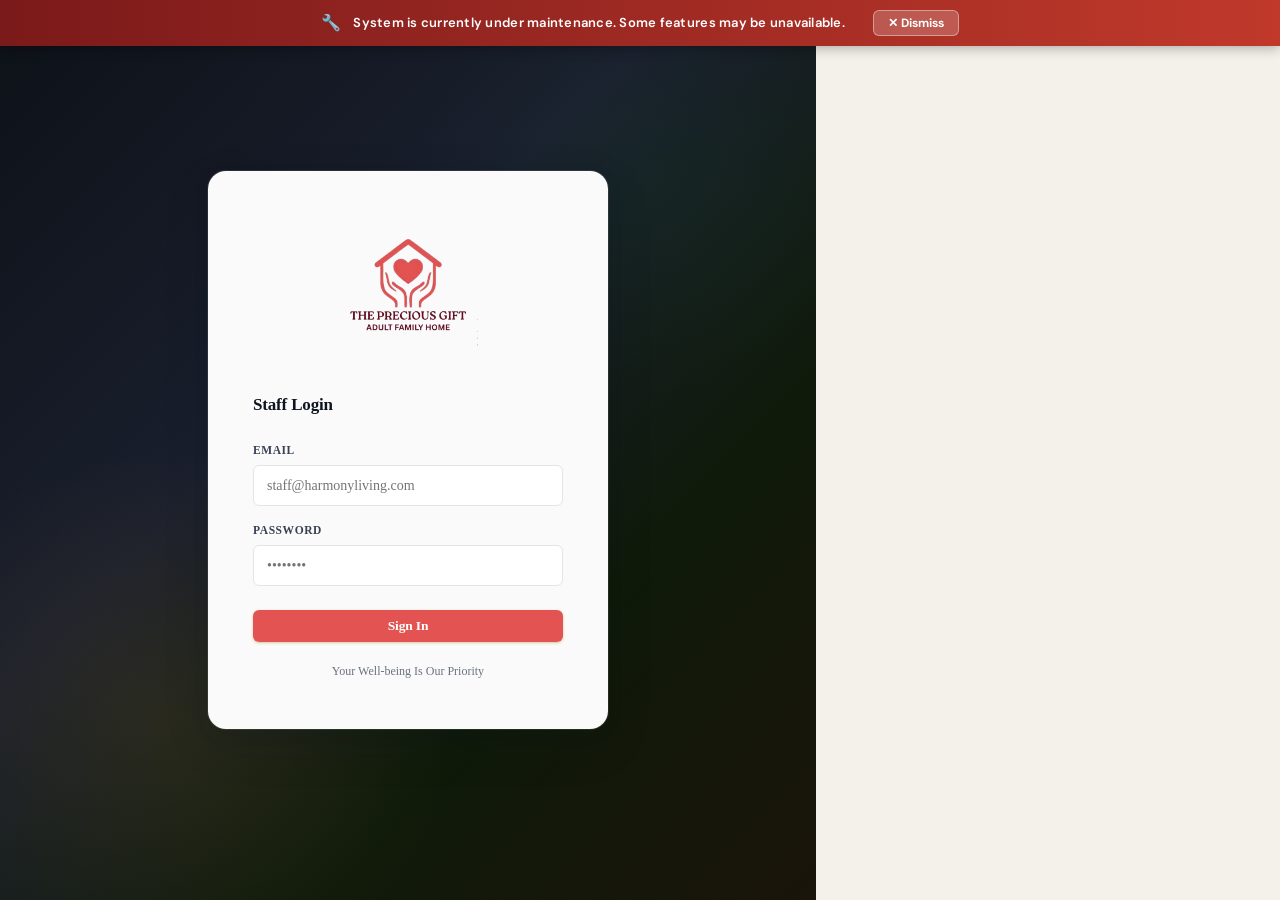
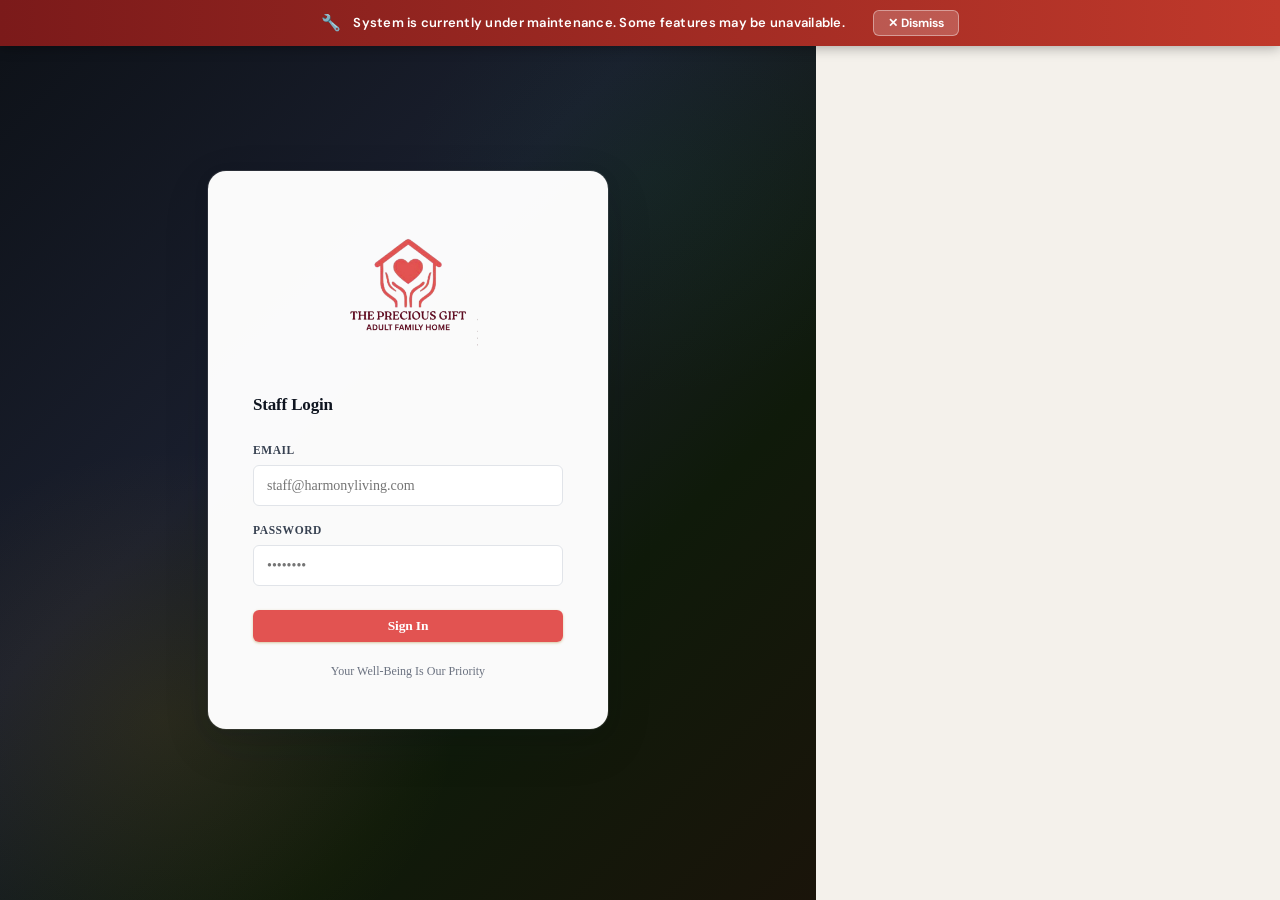
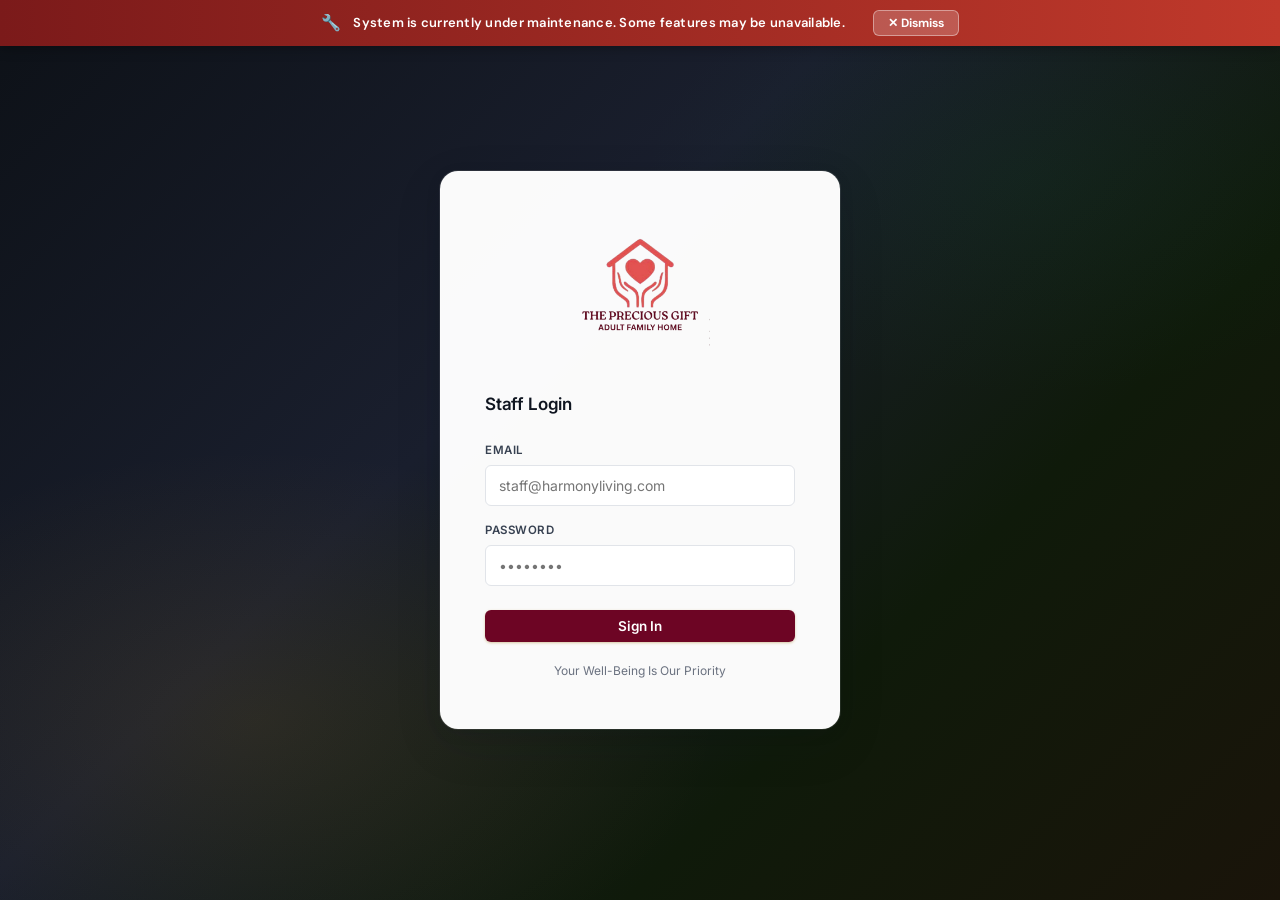
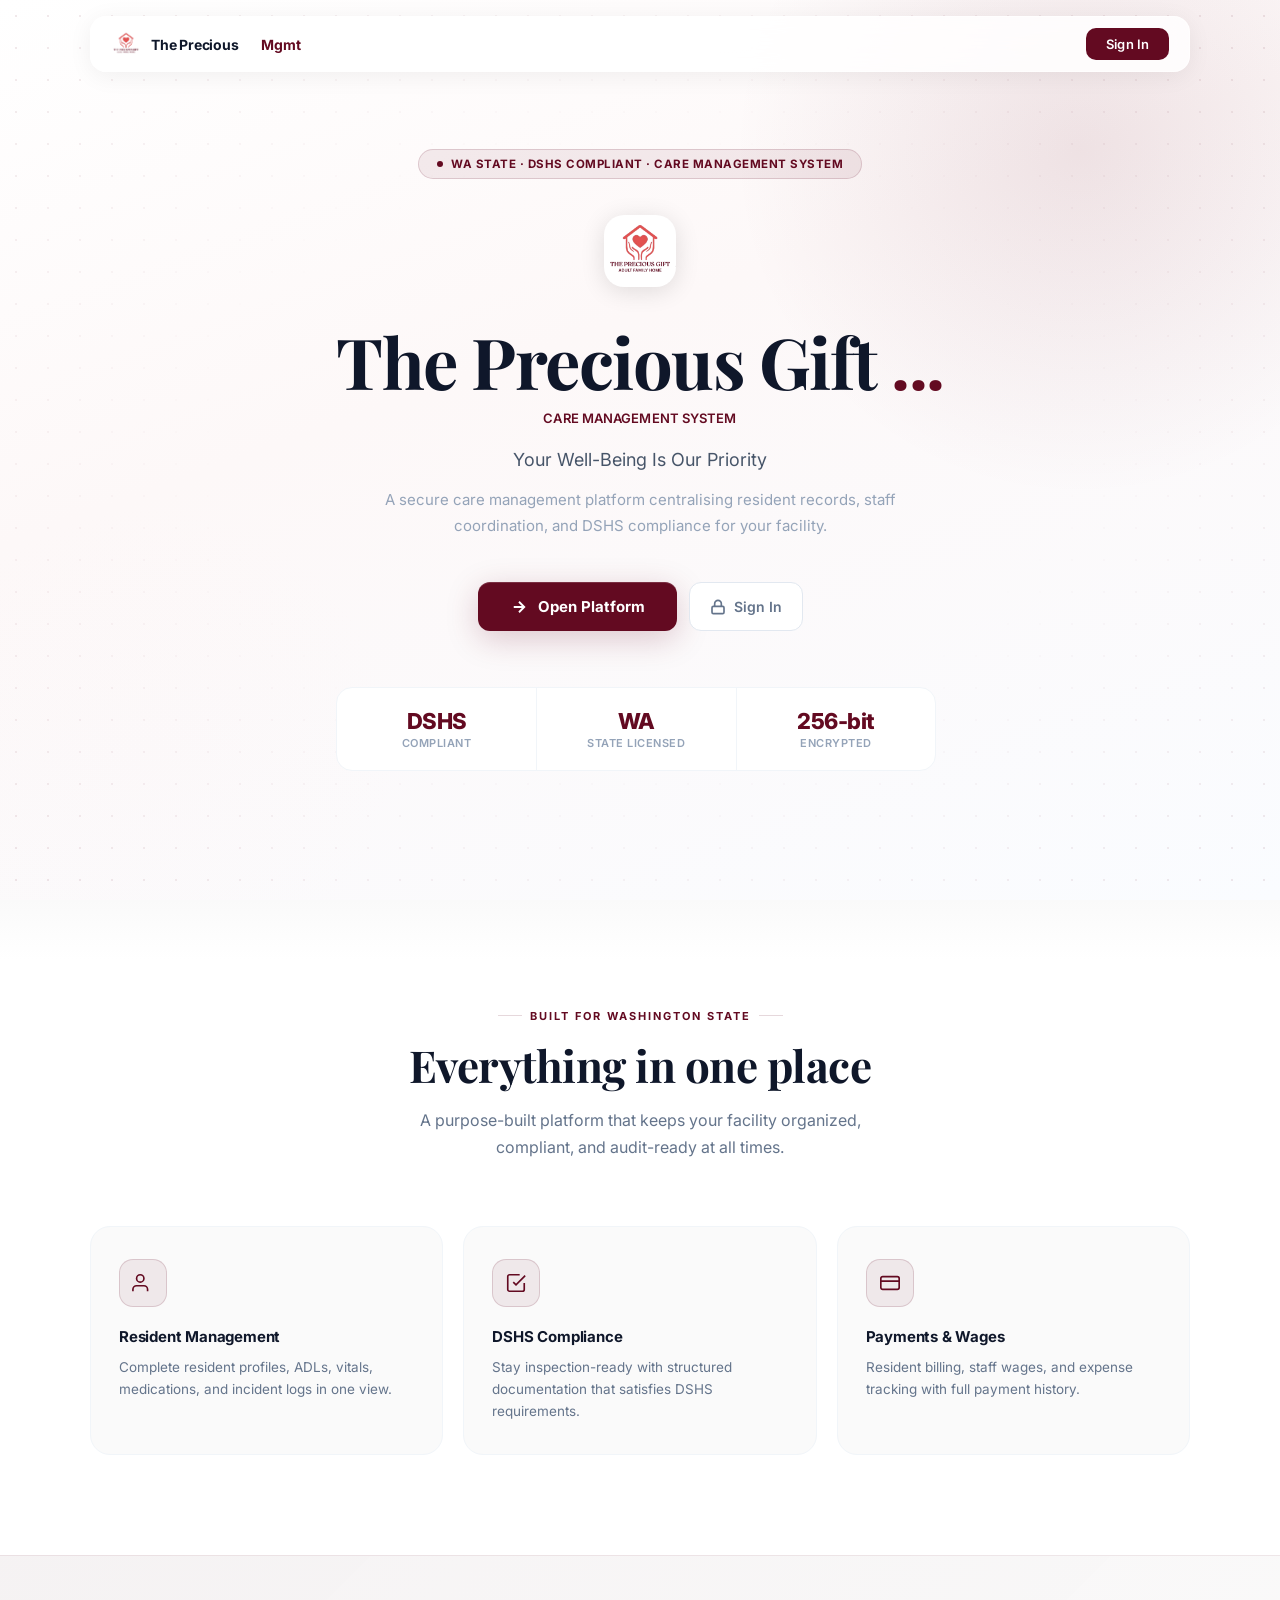
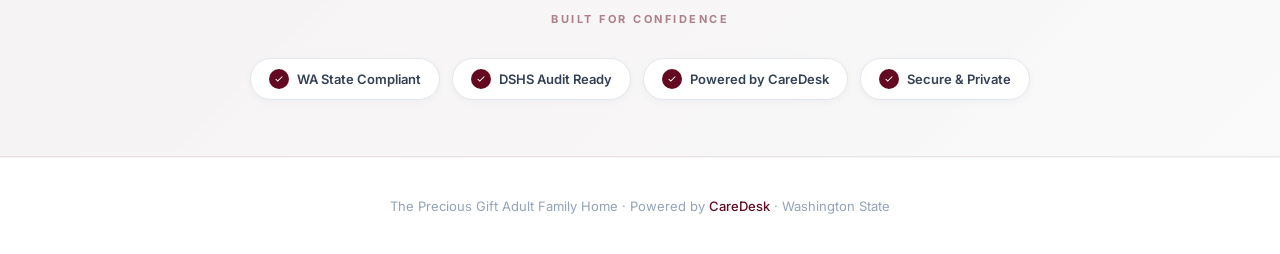
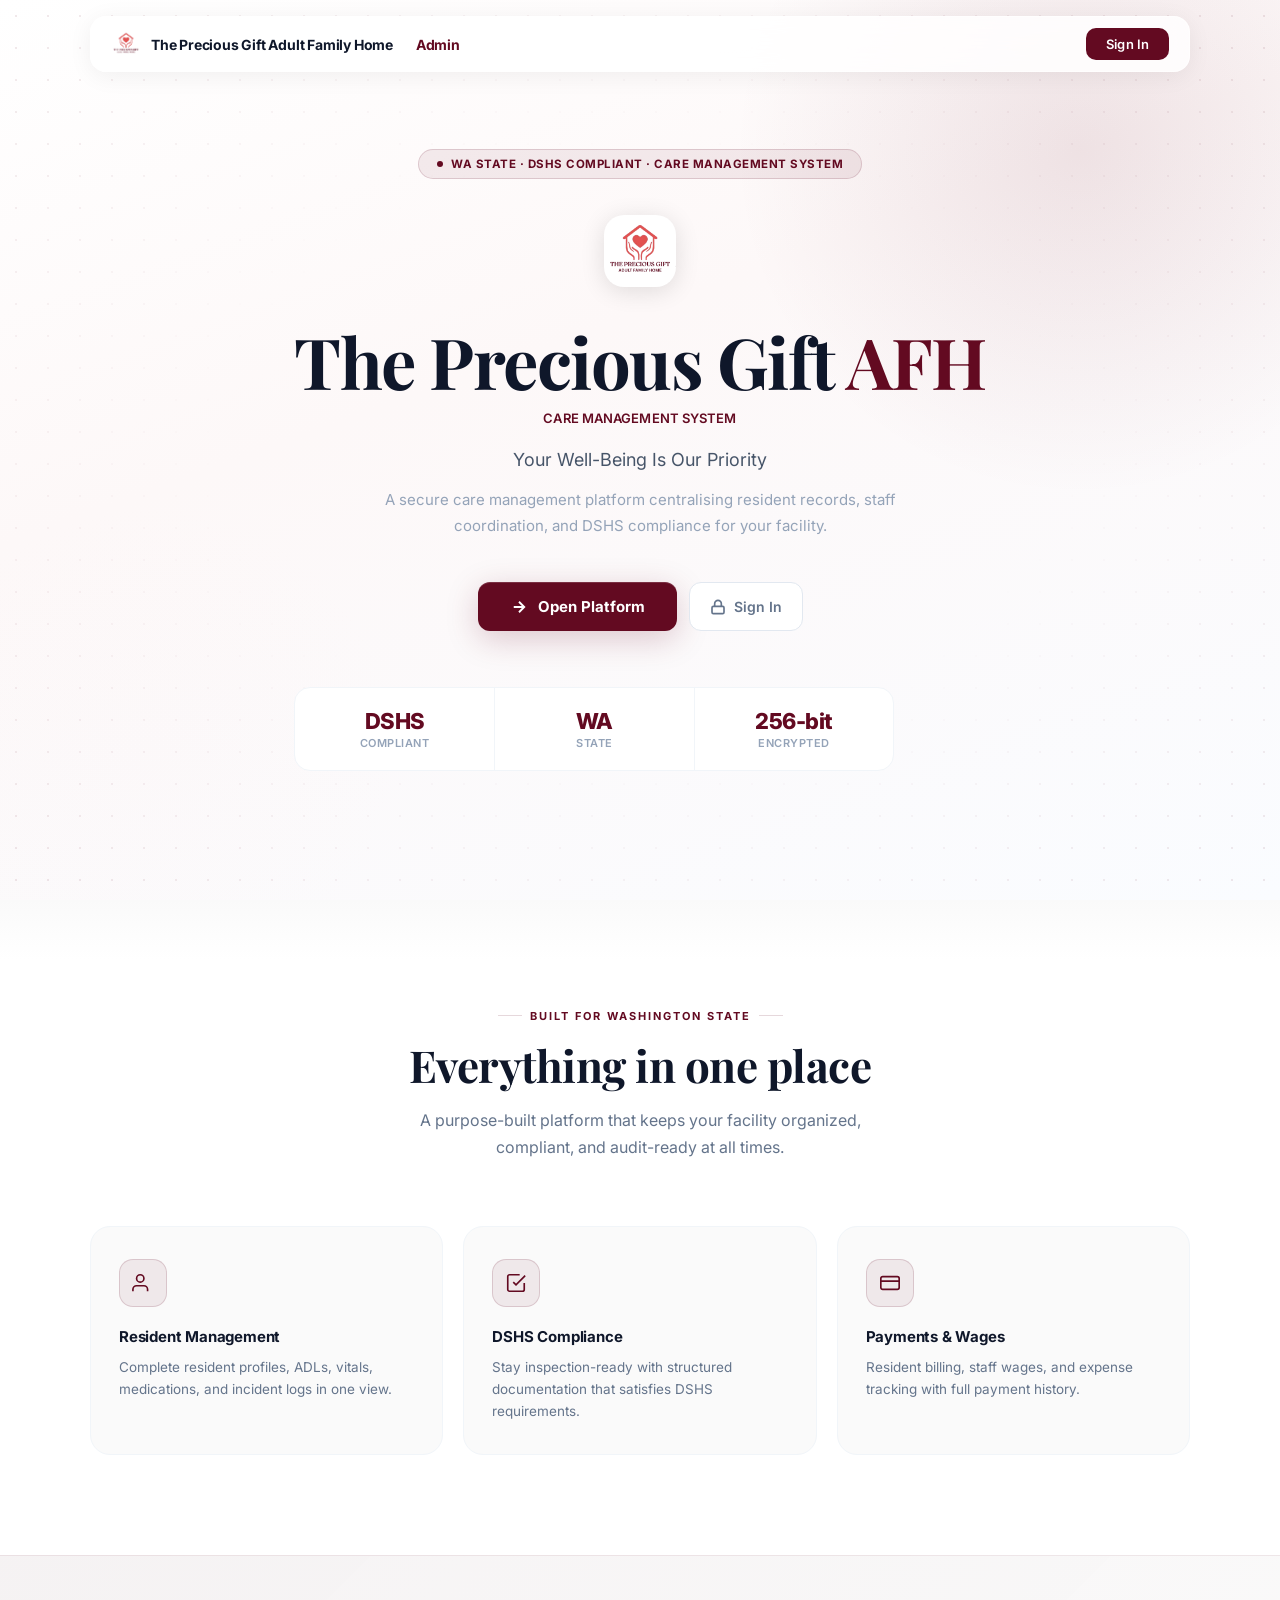
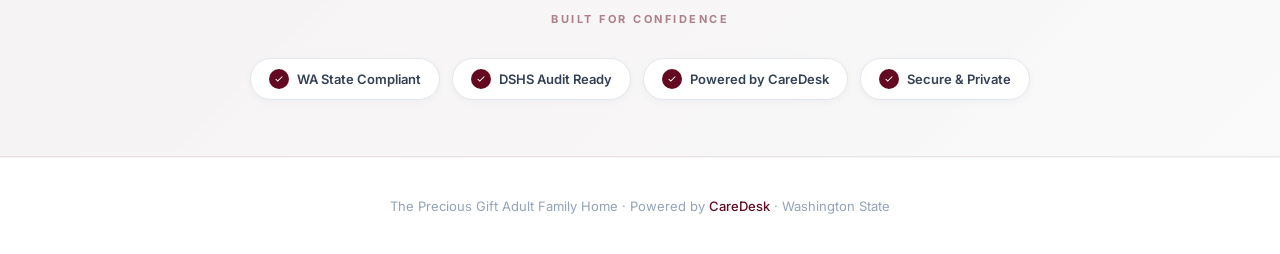
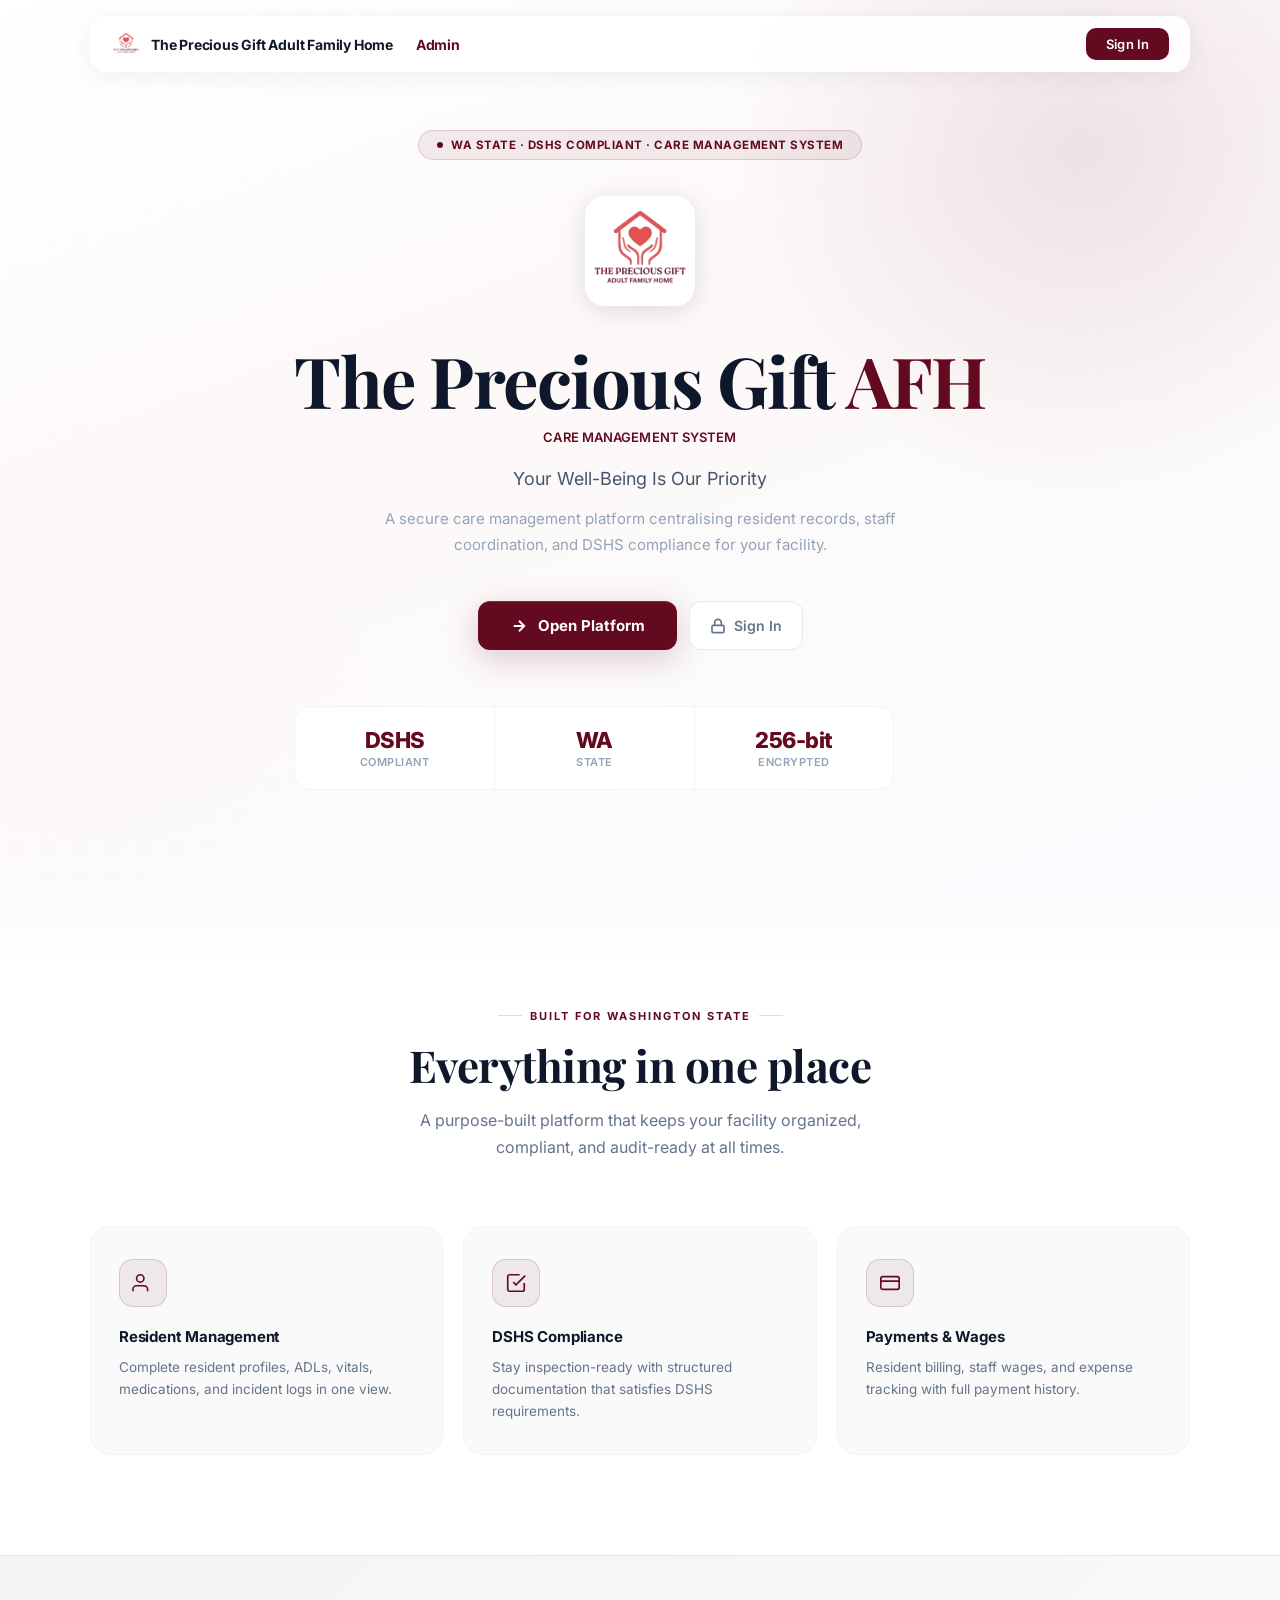
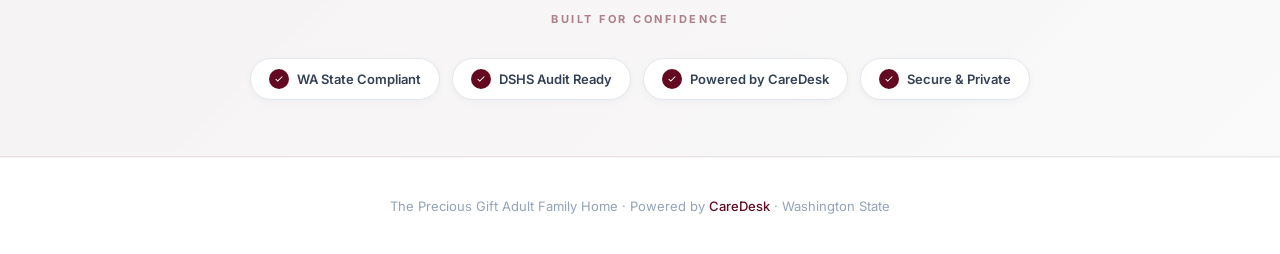
